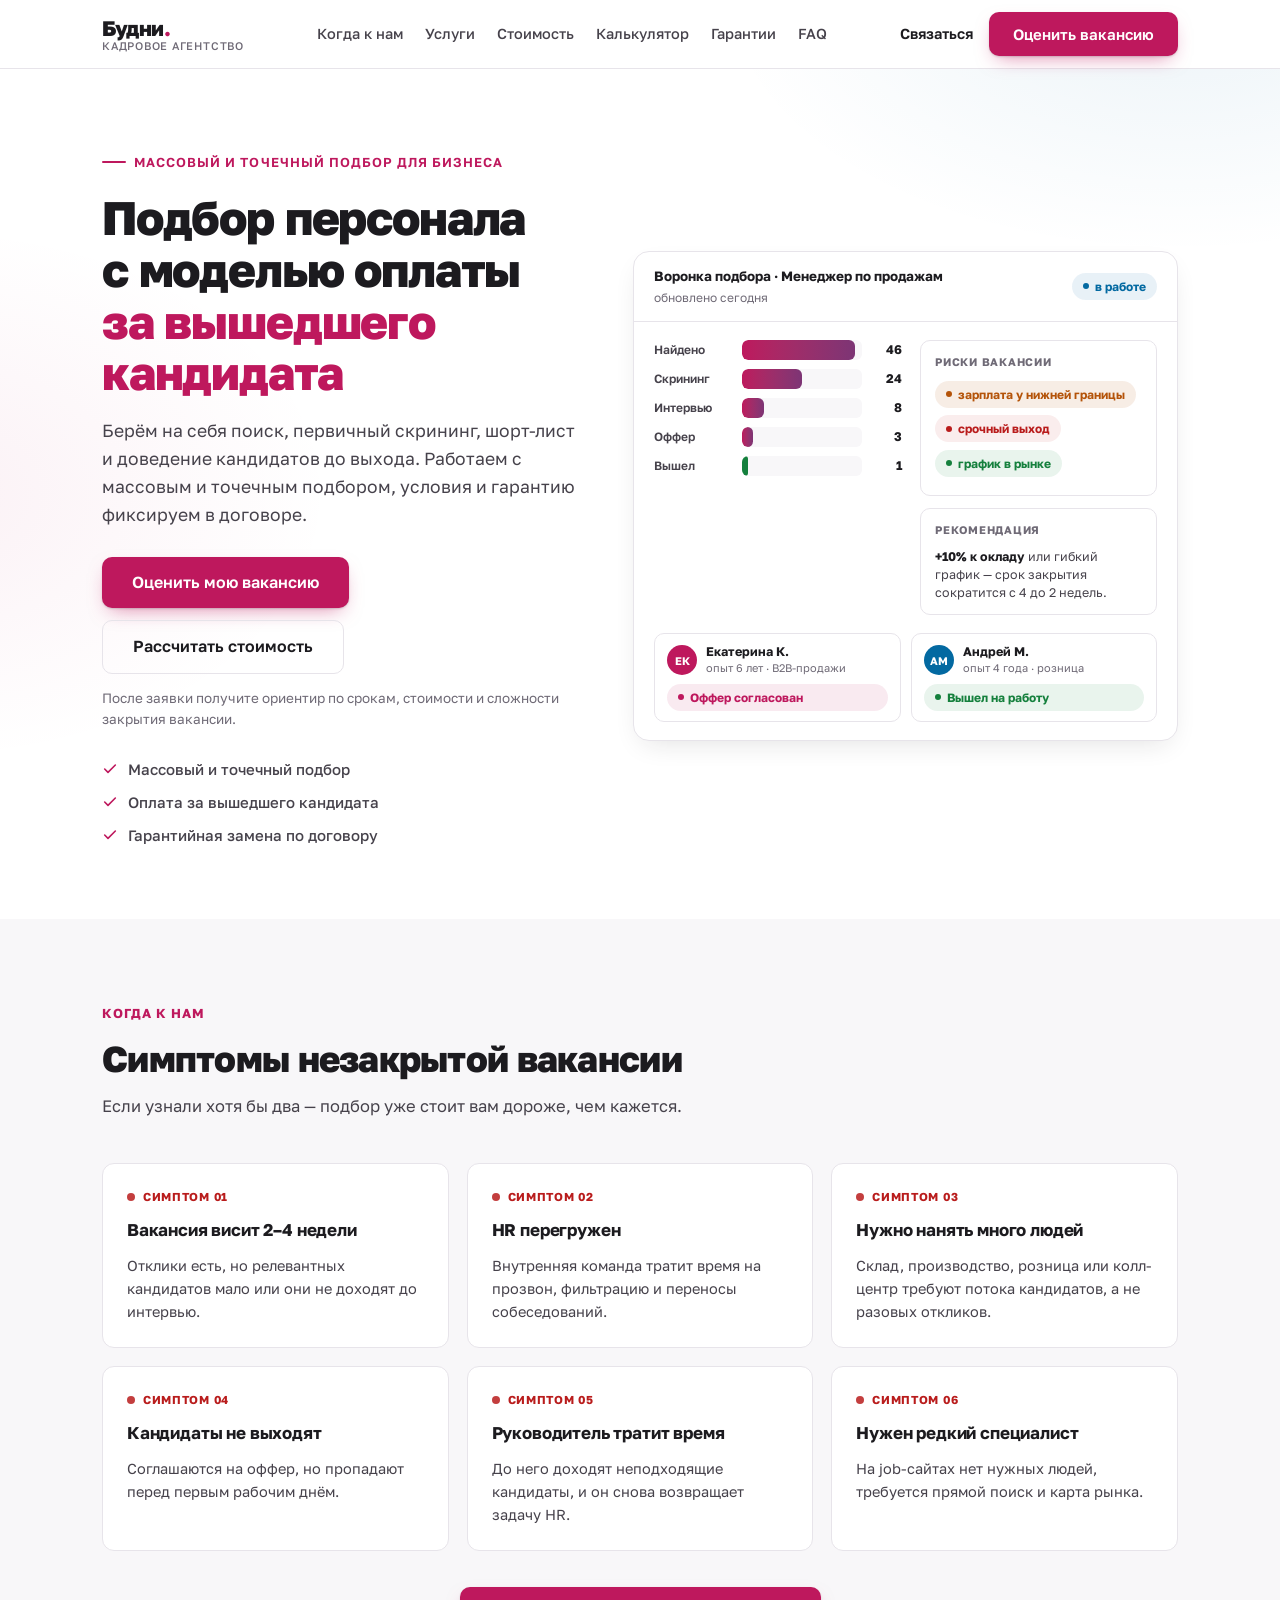
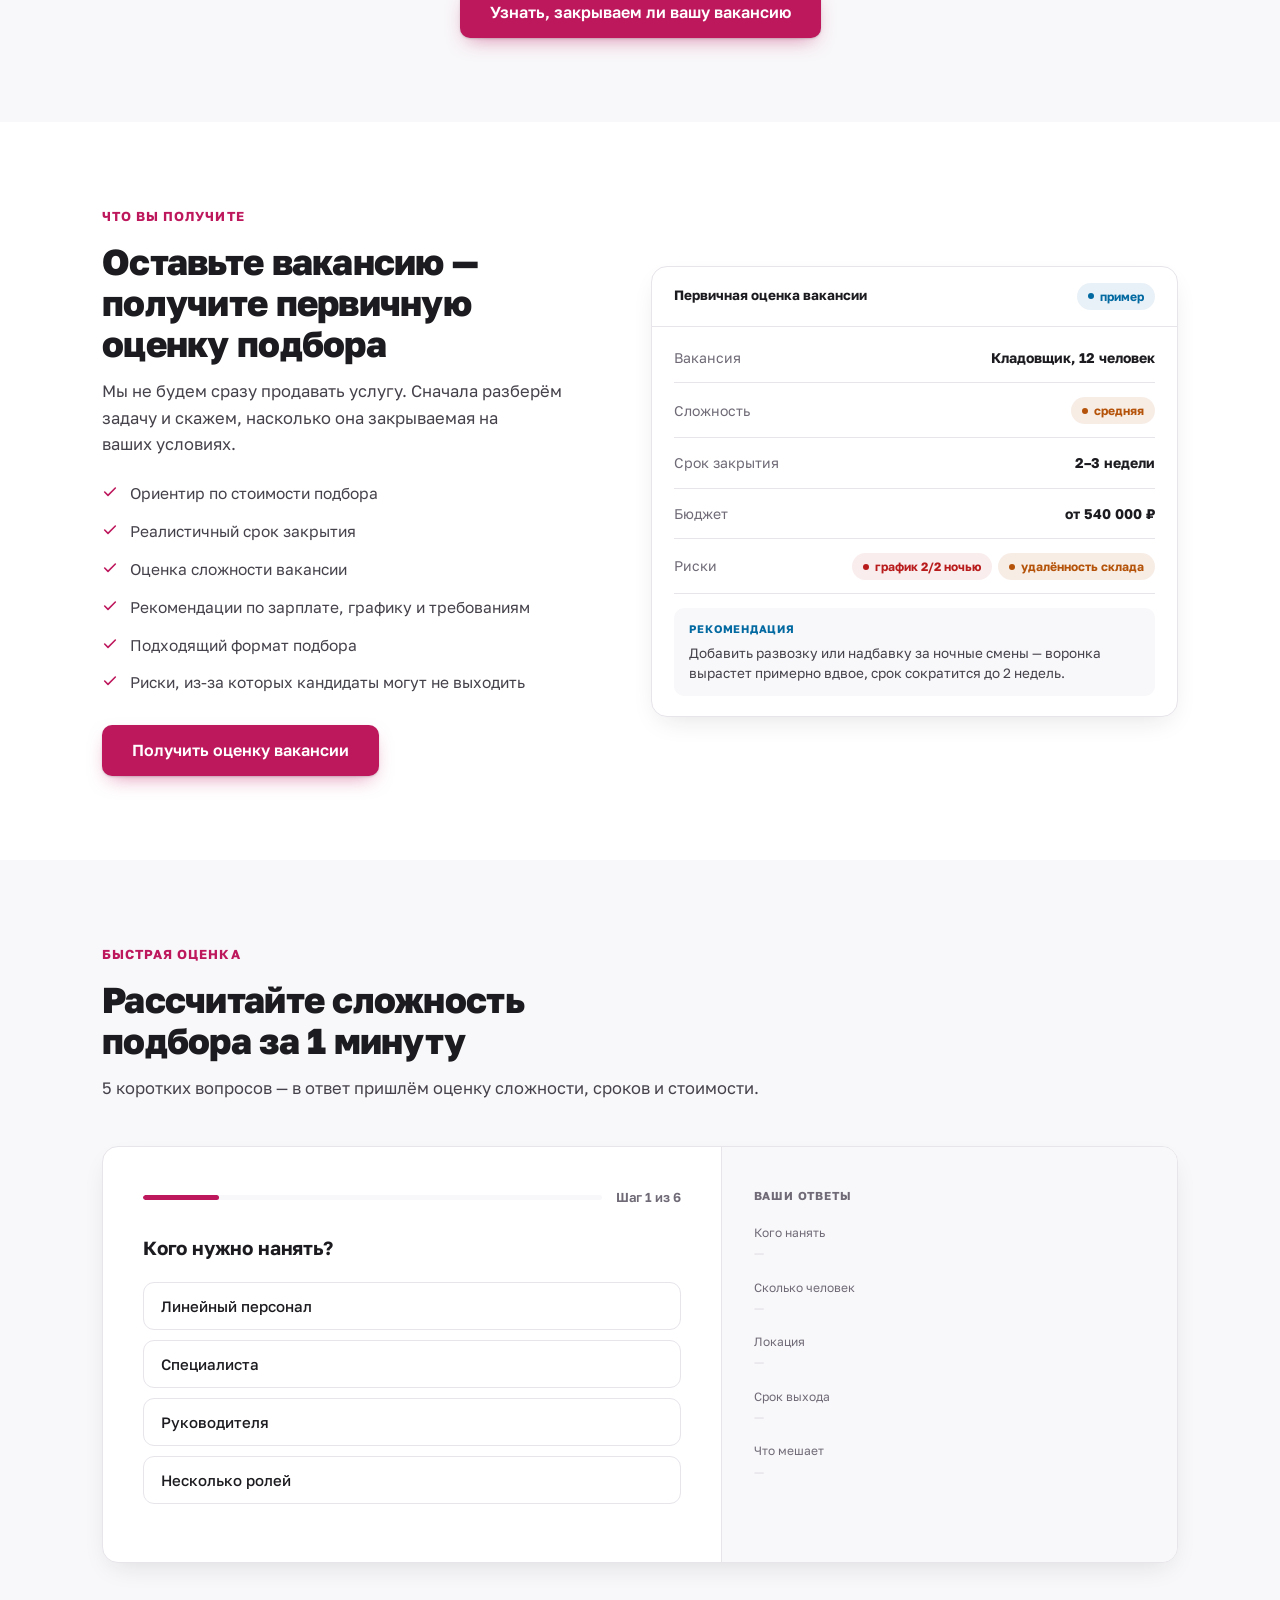
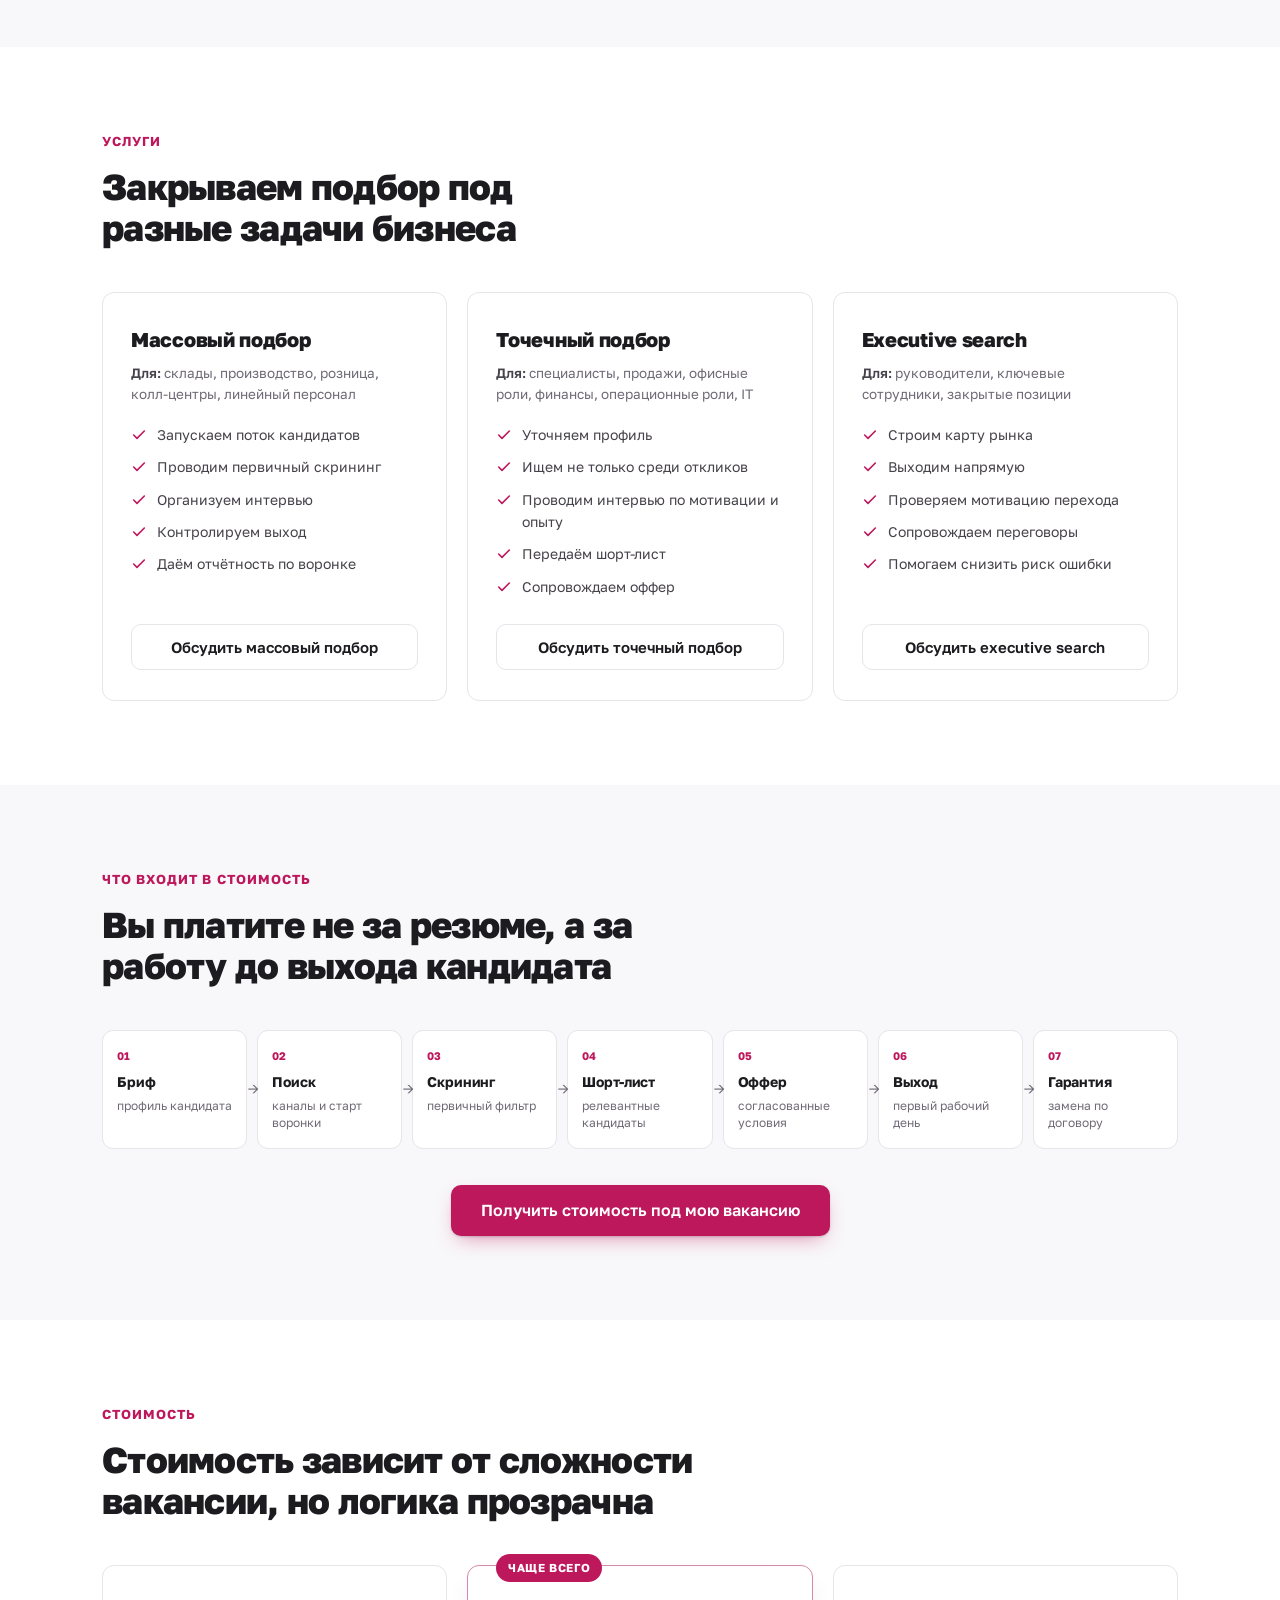
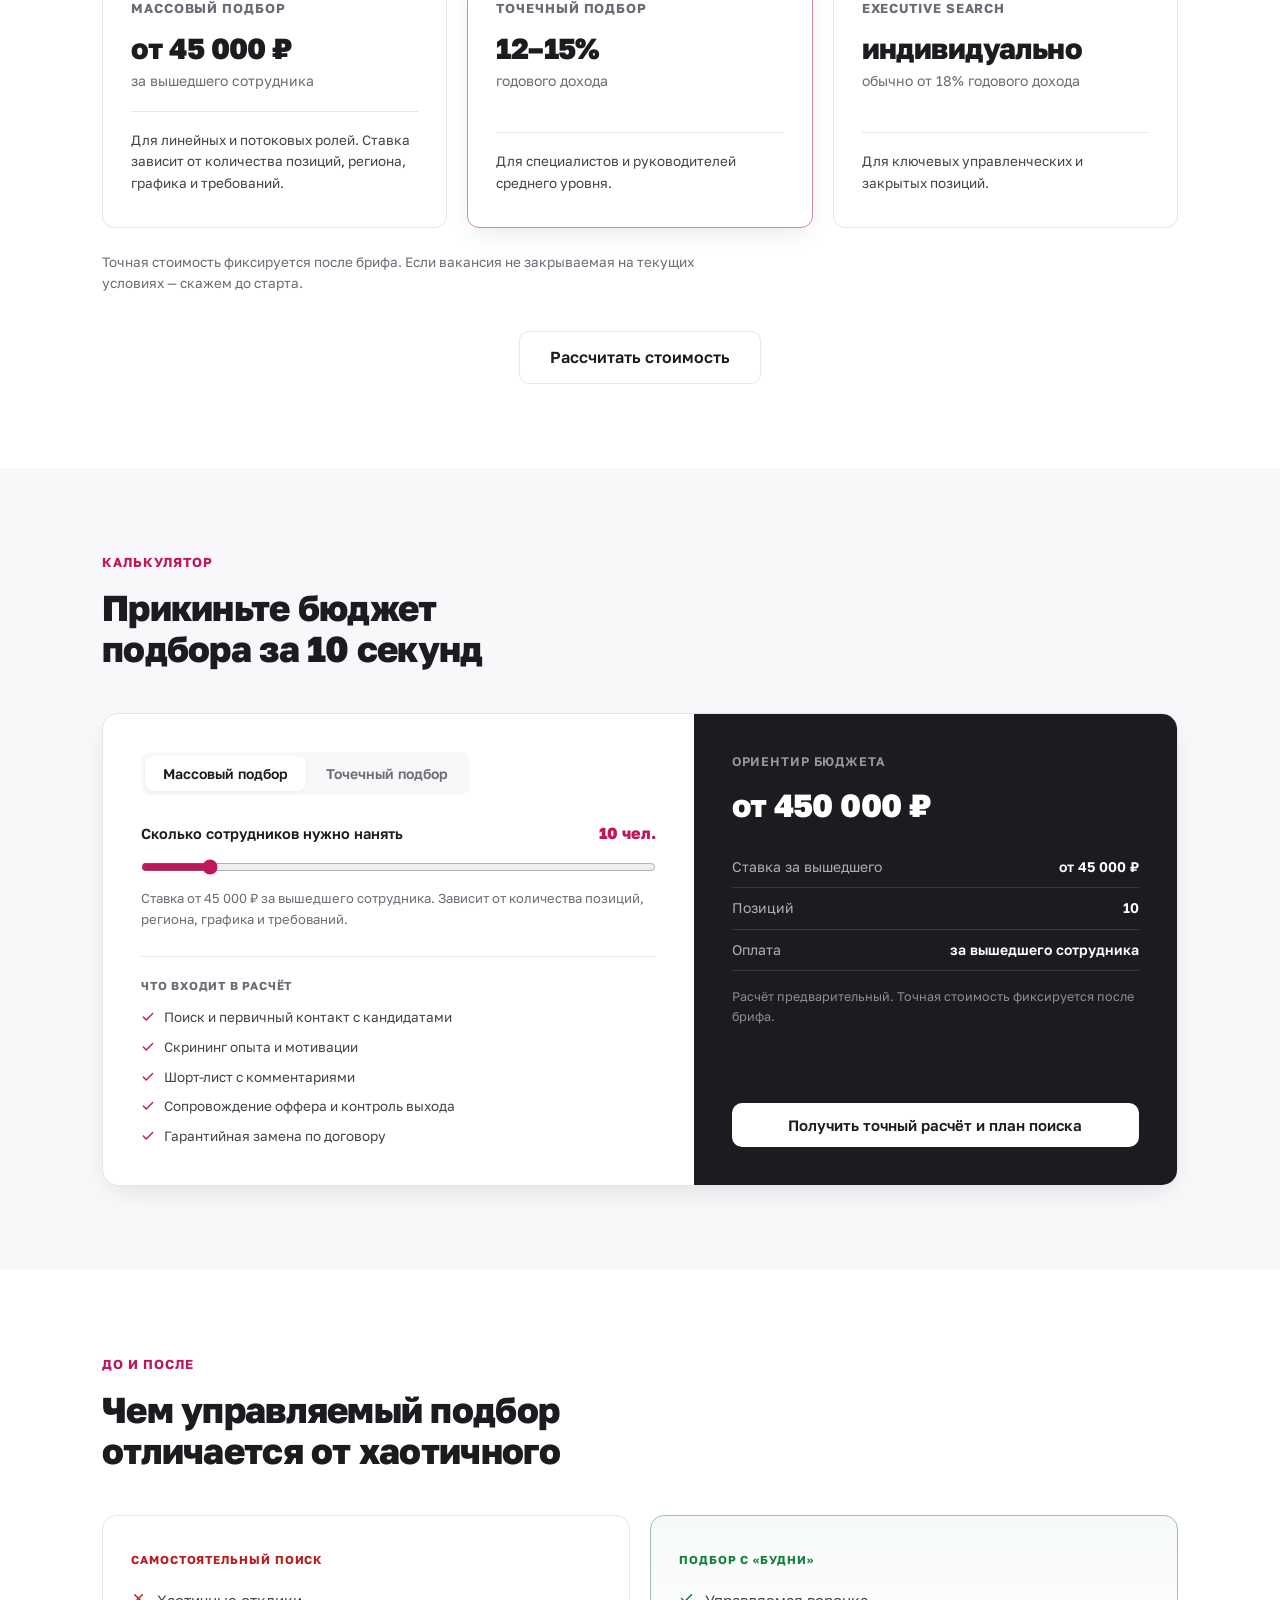
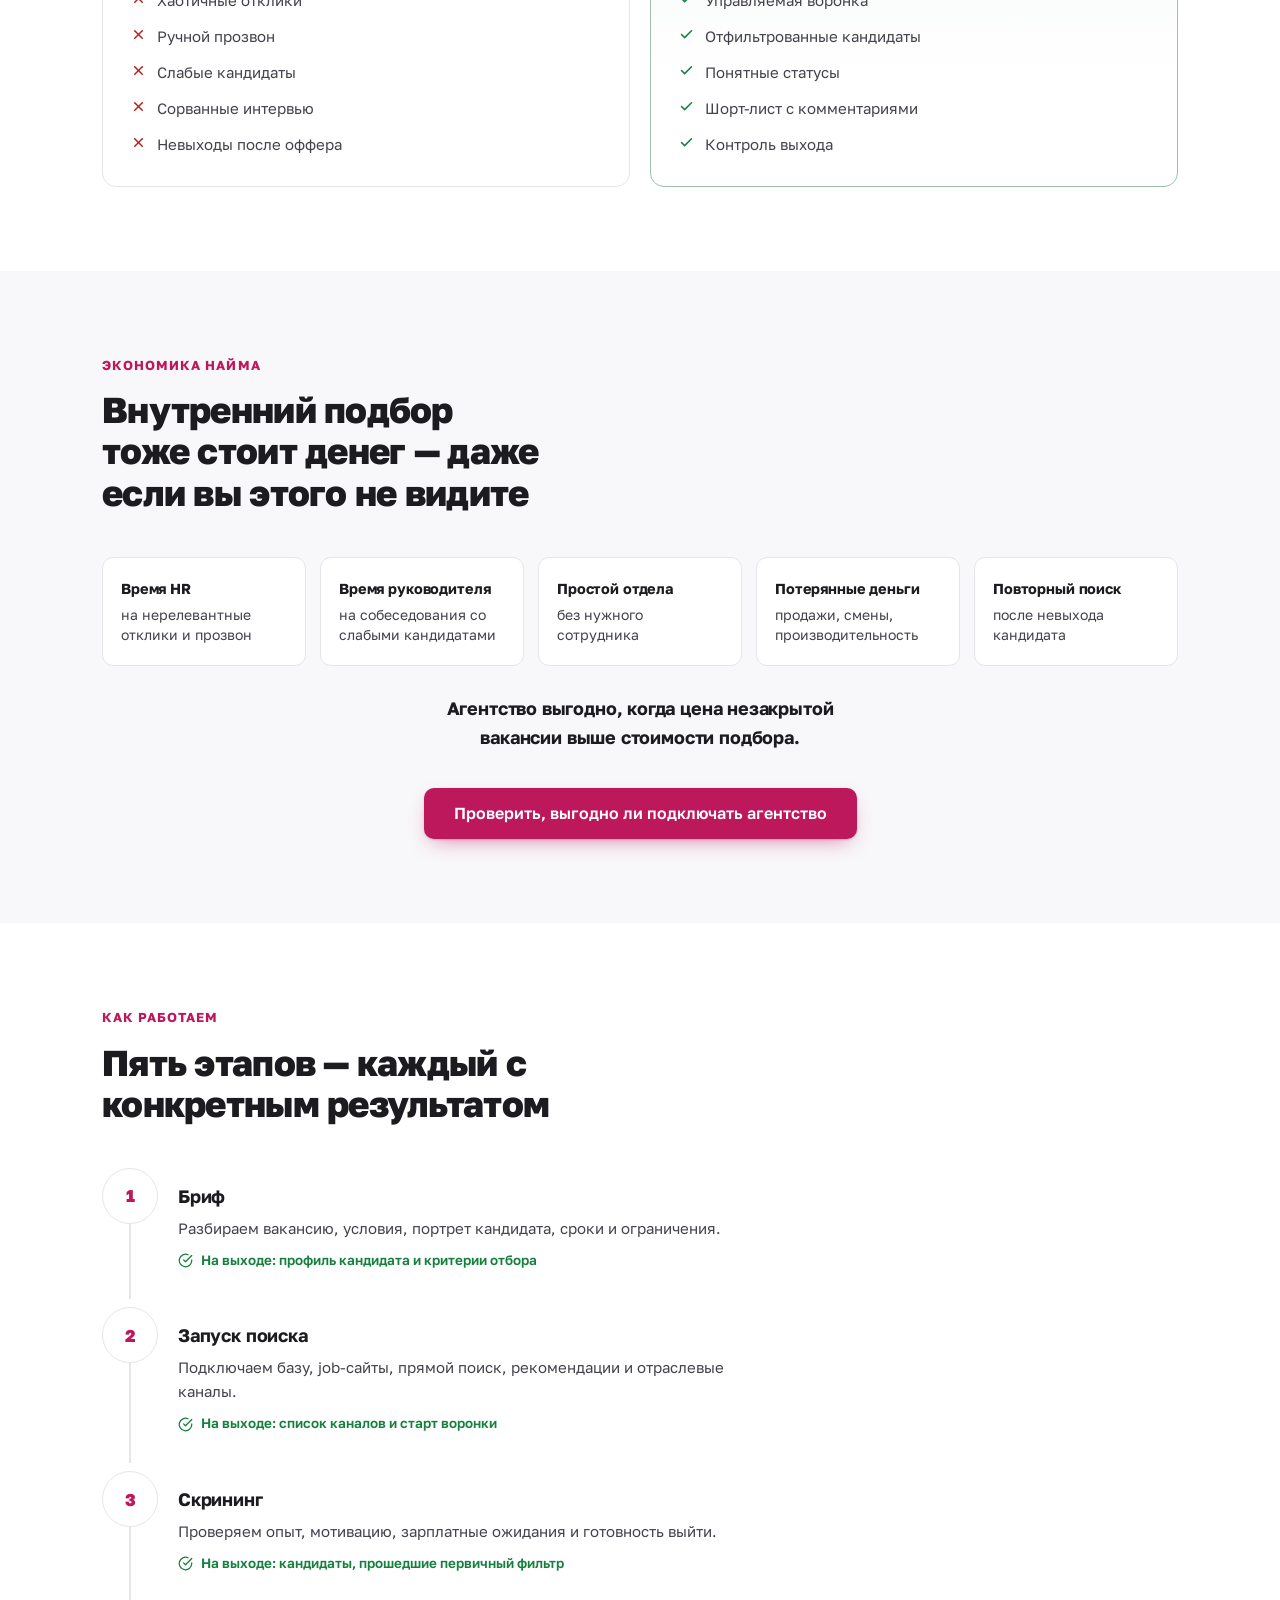
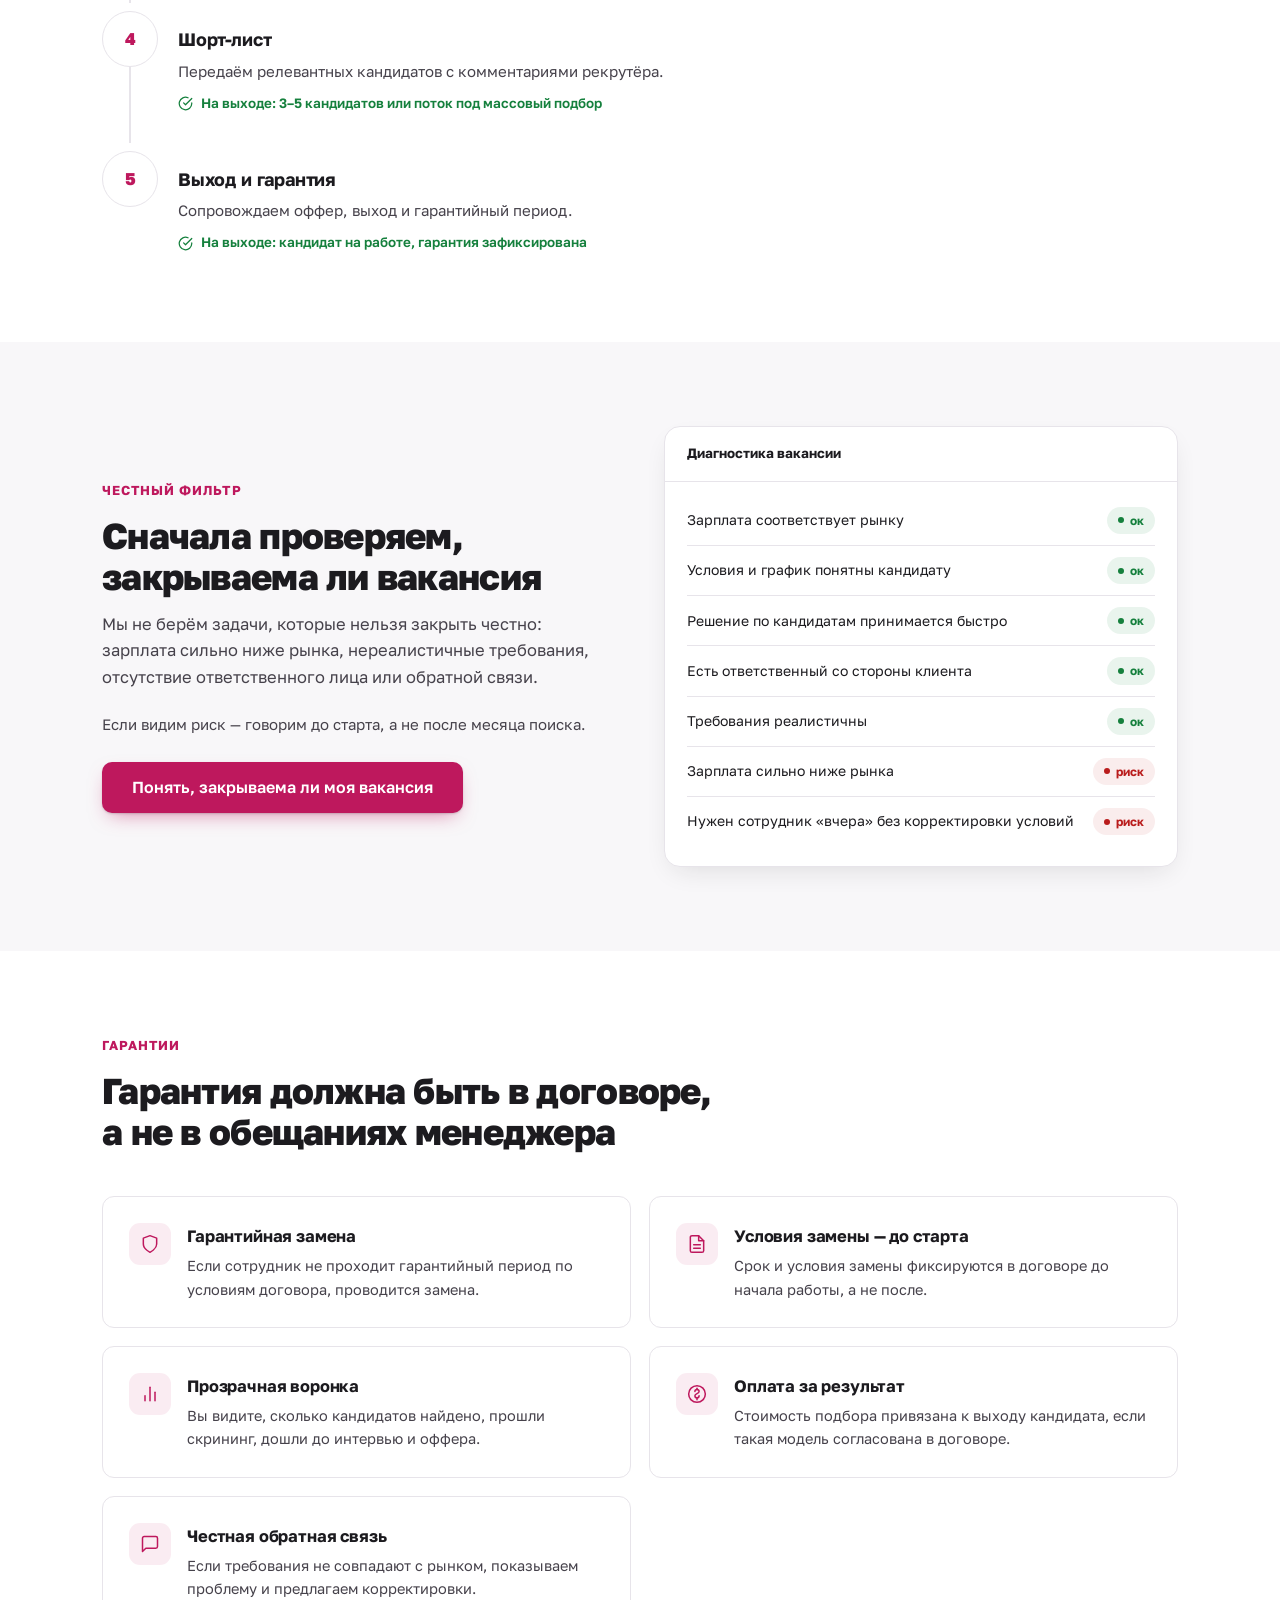
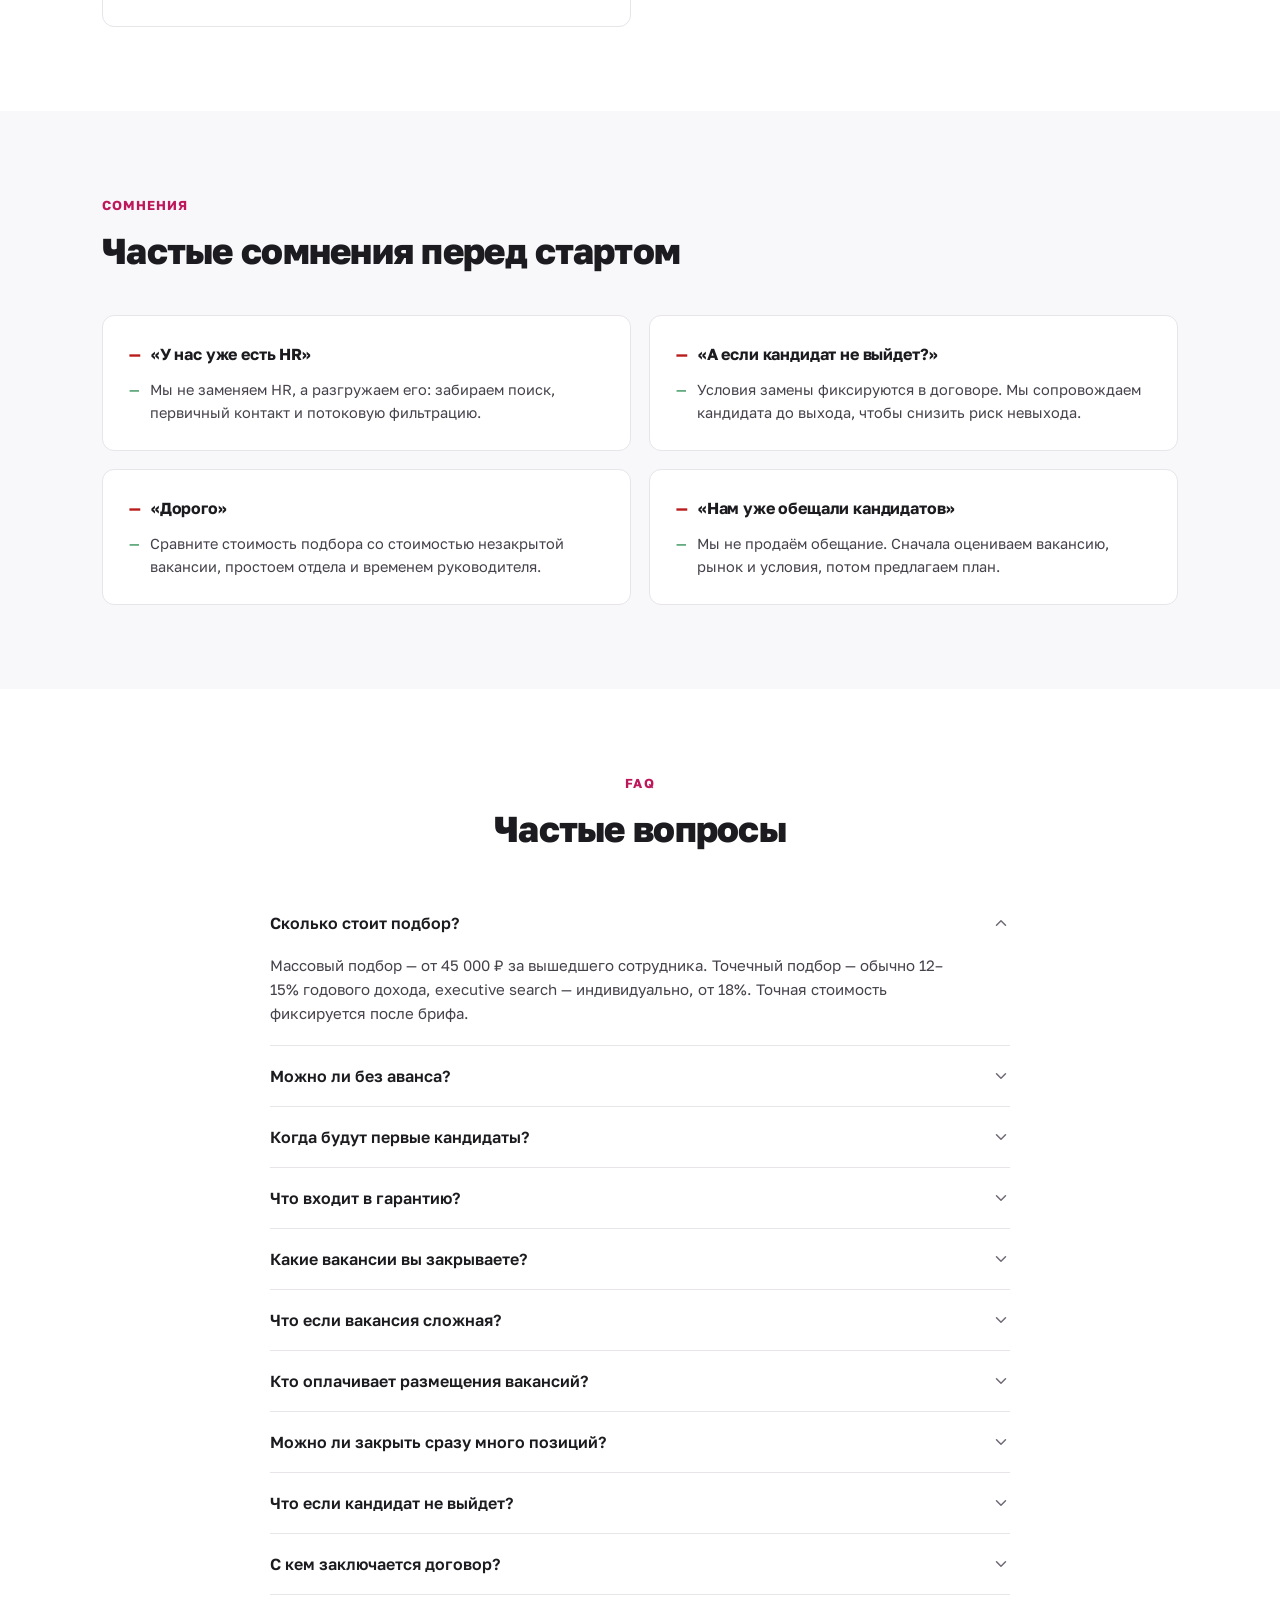
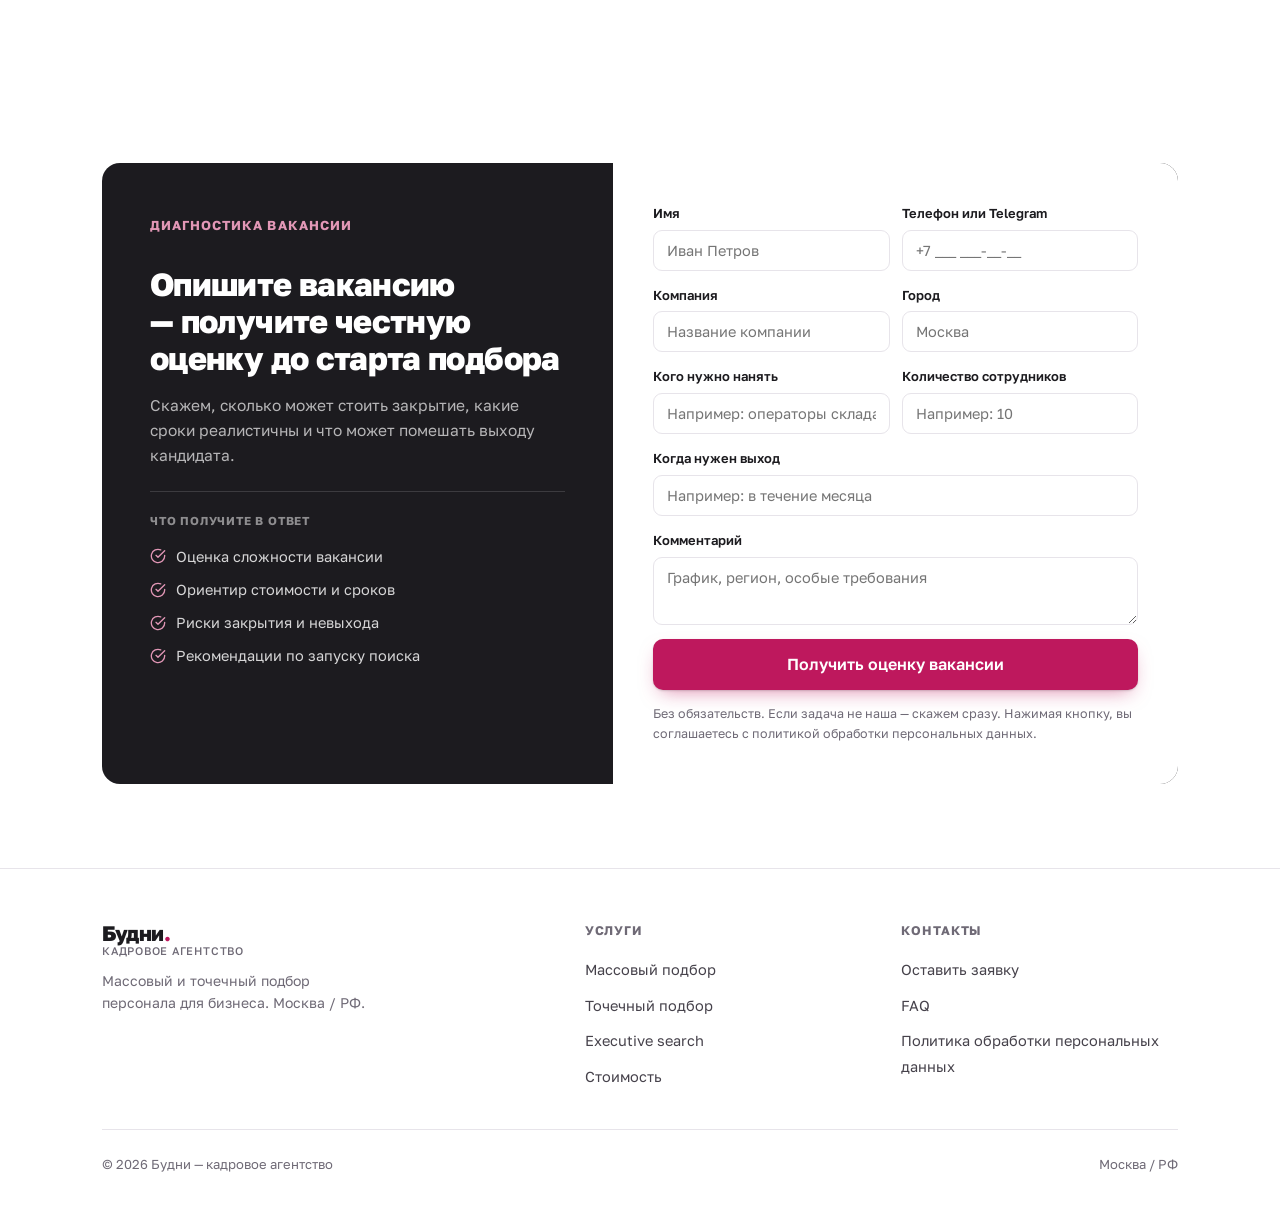
==== index.html @ 09621823 "Implement Budni HR agency landing from design handoff (v4) Static, dependency-free implementation of" ====
<!DOCTYPE html>
<html lang="ru">
<head>
  <meta charset="UTF-8">
  <meta name="viewport" content="width=device-width, initial-scale=1.0">
  <title>Будни — подбор персонала с оплатой за вышедшего кандидата</title>
  <meta name="description" content="Кадровое агентство Будни: массовый подбор от 45 000 ₽ за вышедшего сотрудника, точечный подбор — 12–15% годового дохода, executive search. Оценка вакансии до старта: сложность, сроки, стоимость и риски.">
  <meta property="og:type" content="website">
  <meta property="og:title" content="Будни — подбор персонала с оплатой за вышедшего кандидата">
  <meta property="og:description" content="Берём на себя поиск, скрининг, шорт-лист и доведение кандидатов до выхода. Условия и гарантию фиксируем в договоре.">
  <meta property="og:locale" content="ru_RU">
  <link rel="icon" href="data:image/svg+xml,%3Csvg xmlns='http://www.w3.org/2000/svg' viewBox='0 0 32 32'%3E%3Crect width='32' height='32' rx='7' fill='%23be185d'/%3E%3Ctext x='16' y='23' font-family='Arial, sans-serif' font-size='19' font-weight='800' fill='%23fff' text-anchor='middle'%3E%D0%91%3C/text%3E%3C/svg%3E">
  <link rel="preconnect" href="https://fonts.googleapis.com">
  <link rel="preconnect" href="https://fonts.gstatic.com" crossorigin>
  <link href="https://fonts.googleapis.com/css2?family=Golos+Text:wght@400;500;600;700;800&display=swap" rel="stylesheet">
  <link rel="stylesheet" href="css/styles.css">
  <script type="application/ld+json">
  {
    "@context": "https://schema.org",
    "@type": "EmploymentAgency",
    "name": "Будни",
    "description": "Кадровое агентство: массовый и точечный подбор персонала, executive search. Оплата за вышедшего сотрудника, гарантийная замена по договору.",
    "areaServed": "RU"
  }
  </script>
  <script type="application/ld+json">
  {
    "@context": "https://schema.org",
    "@type": "FAQPage",
    "mainEntity": [
      {
        "@type": "Question",
        "name": "Сколько стоит подбор персонала?",
        "acceptedAnswer": { "@type": "Answer", "text": "Массовый подбор — от 45 000 ₽ за вышедшего сотрудника. Точечный подбор — обычно 12–15% годового дохода, executive search — индивидуально, от 18%. Точная стоимость фиксируется после брифа." }
      },
      {
        "@type": "Question",
        "name": "Можно ли работать без аванса?",
        "acceptedAnswer": { "@type": "Answer", "text": "Возможна модель оплаты за вышедшего сотрудника. Условия фиксируются в договоре." }
      },
      {
        "@type": "Question",
        "name": "Когда будут первые кандидаты?",
        "acceptedAnswer": { "@type": "Answer", "text": "Обычно первые релевантные кандидаты появляются в течение 3–5 рабочих дней после брифа и запуска поиска. Срок зависит от вакансии и рынка." }
      },
      {
        "@type": "Question",
        "name": "Что входит в гарантию?",
        "acceptedAnswer": { "@type": "Answer", "text": "Если сотрудник не проходит гарантийный период по условиям договора, проводится замена. Срок и условия гарантии определяются заранее." }
      }
    ]
  }
  </script>
  <script src="js/main.js" defer></script>
</head>
<body>

  <!-- SVG sprite -->
  <svg xmlns="http://www.w3.org/2000/svg" hidden aria-hidden="true">
    <symbol id="i-check" viewBox="0 0 24 24" fill="none" stroke="currentColor" stroke-width="2.4" stroke-linecap="round" stroke-linejoin="round">
      <polyline points="20 6 9 17 4 12"></polyline>
    </symbol>
    <symbol id="i-check-circle" viewBox="0 0 24 24" fill="none" stroke="currentColor" stroke-width="2" stroke-linecap="round" stroke-linejoin="round">
      <path d="M22 11.08V12a10 10 0 1 1-5.93-9.14"></path><polyline points="22 4 12 14.01 9 11.01"></polyline>
    </symbol>
    <symbol id="i-x" viewBox="0 0 24 24" fill="none" stroke="currentColor" stroke-width="2.4" stroke-linecap="round" stroke-linejoin="round">
      <line x1="18" y1="6" x2="6" y2="18"></line><line x1="6" y1="6" x2="18" y2="18"></line>
    </symbol>
    <symbol id="i-chevron" viewBox="0 0 24 24" fill="none" stroke="currentColor" stroke-width="2" stroke-linecap="round" stroke-linejoin="round">
      <polyline points="6 9 12 15 18 9"></polyline>
    </symbol>
    <symbol id="i-shield" viewBox="0 0 24 24" fill="none" stroke="currentColor" stroke-width="1.8" stroke-linecap="round" stroke-linejoin="round">
      <path d="M12 22s8-4 8-10V5l-8-3-8 3v7c0 6 8 10 8 10z"></path>
    </symbol>
    <symbol id="i-coin" viewBox="0 0 24 24" fill="none" stroke="currentColor" stroke-width="1.8" stroke-linecap="round" stroke-linejoin="round">
      <circle cx="12" cy="12" r="10"></circle><path d="M9.5 9a2.5 2.5 0 0 1 5 0c0 2.5-5 2.5-5 5a2.5 2.5 0 0 0 5 0"></path><line x1="12" y1="5" x2="12" y2="7"></line><line x1="12" y1="17" x2="12" y2="19"></line>
    </symbol>
    <symbol id="i-chart" viewBox="0 0 24 24" fill="none" stroke="currentColor" stroke-width="1.8" stroke-linecap="round" stroke-linejoin="round">
      <line x1="18" y1="20" x2="18" y2="10"></line><line x1="12" y1="20" x2="12" y2="4"></line><line x1="6" y1="20" x2="6" y2="14"></line>
    </symbol>
    <symbol id="i-message" viewBox="0 0 24 24" fill="none" stroke="currentColor" stroke-width="1.8" stroke-linecap="round" stroke-linejoin="round">
      <path d="M21 15a2 2 0 0 1-2 2H7l-4 4V5a2 2 0 0 1 2-2h14a2 2 0 0 1 2 2z"></path>
    </symbol>
    <symbol id="i-doc" viewBox="0 0 24 24" fill="none" stroke="currentColor" stroke-width="1.8" stroke-linecap="round" stroke-linejoin="round">
      <path d="M14 2H6a2 2 0 0 0-2 2v16a2 2 0 0 0 2 2h12a2 2 0 0 0 2-2V8z"></path><polyline points="14 2 14 8 20 8"></polyline><line x1="16" y1="13" x2="8" y2="13"></line><line x1="16" y1="17" x2="8" y2="17"></line>
    </symbol>
  </svg>

  <!-- ===== Header ===== -->
  <header class="header">
    <div class="wrap header-in">
      <a class="brand" href="#top">
        <span class="brand-name">Будни<i>.</i></span>
        <span class="brand-tag">кадровое агентство</span>
      </a>
      <ul class="nav">
        <li><a href="#pains">Когда к нам</a></li>
        <li><a href="#services">Услуги</a></li>
        <li><a href="#pricing">Стоимость</a></li>
        <li><a href="#calculator">Калькулятор</a></li>
        <li><a href="#guarantees">Гарантии</a></li>
        <li><a href="#faq">FAQ</a></li>
      </ul>
      <div class="header-cta">
        <a class="header-link" href="#contact">Связаться</a>
        <a class="btn btn-primary" href="#contact">Оценить вакансию</a>
      </div>
    </div>
  </header>

  <!-- ===== Hero ===== -->
  <section class="hero" id="top">
    <div class="wrap hero-grid">
      <div>
        <div class="hero-kicker">Массовый и точечный подбор для бизнеса</div>
        <h1>Подбор персонала с моделью оплаты <em>за вышедшего кандидата</em></h1>
        <p class="hero-sub">Берём на себя поиск, первичный скрининг, шорт-лист и доведение кандидатов до выхода. Работаем с массовым и точечным подбором, условия и гарантию фиксируем в договоре.</p>
        <div class="hero-actions">
          <a class="btn btn-primary btn-lg" href="#contact">Оценить мою вакансию</a>
          <a class="btn btn-ghost btn-lg" href="#calculator">Рассчитать стоимость</a>
        </div>
        <p class="hero-micro">После заявки получите ориентир по срокам, стоимости и сложности закрытия вакансии.</p>
        <div class="hero-points">
          <div class="hero-point"><svg width="16" height="16" aria-hidden="true"><use href="#i-check"/></svg>Массовый и точечный подбор</div>
          <div class="hero-point"><svg width="16" height="16" aria-hidden="true"><use href="#i-check"/></svg>Оплата за вышедшего кандидата</div>
          <div class="hero-point"><svg width="16" height="16" aria-hidden="true"><use href="#i-check"/></svg>Гарантийная замена по договору</div>
        </div>
      </div>
      <div class="dash reveal" aria-hidden="true">
        <div class="dash-head">
          <div>
            <div class="dash-title">Воронка подбора · Менеджер по продажам</div>
            <div class="dash-sub">обновлено сегодня</div>
          </div>
          <span class="badge badge-info">в работе</span>
        </div>
        <div class="dash-body">
          <div>
            <div class="funnel-row">
              <span class="funnel-label">Найдено</span>
              <div class="funnel-track"><div class="funnel-bar" style="width: 94%"></div></div>
              <span class="funnel-num">46</span>
            </div>
            <div class="funnel-row">
              <span class="funnel-label">Скрининг</span>
              <div class="funnel-track"><div class="funnel-bar" style="width: 50%"></div></div>
              <span class="funnel-num">24</span>
            </div>
            <div class="funnel-row">
              <span class="funnel-label">Интервью</span>
              <div class="funnel-track"><div class="funnel-bar" style="width: 18%"></div></div>
              <span class="funnel-num">8</span>
            </div>
            <div class="funnel-row">
              <span class="funnel-label">Оффер</span>
              <div class="funnel-track"><div class="funnel-bar" style="width: 9%"></div></div>
              <span class="funnel-num">3</span>
            </div>
            <div class="funnel-row">
              <span class="funnel-label">Вышел</span>
              <div class="funnel-track"><div class="funnel-bar bar-out" style="width: 5%"></div></div>
              <span class="funnel-num">1</span>
            </div>
          </div>
          <div class="dash-side">
            <div class="dash-panel">
              <div class="dash-panel-title">Риски вакансии</div>
              <span class="badge badge-warn">зарплата у нижней границы</span>
              <span class="badge badge-risk">срочный выход</span>
              <span class="badge badge-ok">график в рынке</span>
            </div>
            <div class="dash-panel">
              <div class="dash-panel-title">Рекомендация</div>
              <div class="dash-reco"><b>+10% к окладу</b> или гибкий график — срок закрытия сократится с 4 до 2 недель.</div>
            </div>
          </div>
        </div>
        <div class="dash-cands">
          <div class="cand">
            <div class="cand-top">
              <div class="cand-avatar" style="background: var(--primary)">ЕК</div>
              <div>
                <div class="cand-name">Екатерина К.</div>
                <div class="cand-role">опыт 6 лет · B2B-продажи</div>
              </div>
            </div>
            <span class="badge badge-primary">Оффер согласован</span>
          </div>
          <div class="cand">
            <div class="cand-top">
              <div class="cand-avatar" style="background: var(--blue)">АМ</div>
              <div>
                <div class="cand-name">Андрей М.</div>
                <div class="cand-role">опыт 4 года · розница</div>
              </div>
            </div>
            <span class="badge badge-ok">Вышел на работу</span>
          </div>
        </div>
      </div>
    </div>
  </section>

  <!-- ===== Pains ===== -->
  <section class="section section-surface" id="pains">
    <div class="wrap">
      <div class="section-head reveal">
        <div class="section-kicker">Когда к нам</div>
        <h2 class="section-title">Симптомы незакрытой вакансии</h2>
        <p class="section-sub">Если узнали хотя бы два — подбор уже стоит вам дороже, чем кажется.</p>
      </div>
      <div class="pain-grid">
        <div class="pain-card reveal">
          <span class="pain-ind">Симптом 01</span>
          <h4>Вакансия висит 2–4 недели</h4>
          <p>Отклики есть, но релевантных кандидатов мало или они не доходят до интервью.</p>
        </div>
        <div class="pain-card reveal">
          <span class="pain-ind">Симптом 02</span>
          <h4>HR перегружен</h4>
          <p>Внутренняя команда тратит время на прозвон, фильтрацию и переносы собеседований.</p>
        </div>
        <div class="pain-card reveal">
          <span class="pain-ind">Симптом 03</span>
          <h4>Нужно нанять много людей</h4>
          <p>Склад, производство, розница или колл-центр требуют потока кандидатов, а не разовых откликов.</p>
        </div>
        <div class="pain-card reveal">
          <span class="pain-ind">Симптом 04</span>
          <h4>Кандидаты не выходят</h4>
          <p>Соглашаются на оффер, но пропадают перед первым рабочим днём.</p>
        </div>
        <div class="pain-card reveal">
          <span class="pain-ind">Симптом 05</span>
          <h4>Руководитель тратит время</h4>
          <p>До него доходят неподходящие кандидаты, и он снова возвращает задачу HR.</p>
        </div>
        <div class="pain-card reveal">
          <span class="pain-ind">Симптом 06</span>
          <h4>Нужен редкий специалист</h4>
          <p>На job-сайтах нет нужных людей, требуется прямой поиск и карта рынка.</p>
        </div>
      </div>
      <div class="section-cta reveal">
        <a class="btn btn-primary btn-lg" href="#contact">Узнать, закрываем ли вашу вакансию</a>
      </div>
    </div>
  </section>

  <!-- ===== Report (lead magnet) ===== -->
  <section class="section" id="report">
    <div class="wrap report-grid">
      <div class="reveal">
        <div class="section-kicker">Что вы получите</div>
        <h2 class="section-title">Оставьте вакансию — получите первичную оценку подбора</h2>
        <p class="section-sub">Мы не будем сразу продавать услугу. Сначала разберём задачу и скажем, насколько она закрываемая на ваших условиях.</p>
        <ul class="report-list">
          <li><svg width="16" height="16" aria-hidden="true"><use href="#i-check"/></svg>Ориентир по стоимости подбора</li>
          <li><svg width="16" height="16" aria-hidden="true"><use href="#i-check"/></svg>Реалистичный срок закрытия</li>
          <li><svg width="16" height="16" aria-hidden="true"><use href="#i-check"/></svg>Оценка сложности вакансии</li>
          <li><svg width="16" height="16" aria-hidden="true"><use href="#i-check"/></svg>Рекомендации по зарплате, графику и требованиям</li>
          <li><svg width="16" height="16" aria-hidden="true"><use href="#i-check"/></svg>Подходящий формат подбора</li>
          <li><svg width="16" height="16" aria-hidden="true"><use href="#i-check"/></svg>Риски, из-за которых кандидаты могут не выходить</li>
        </ul>
        <a class="btn btn-primary btn-lg" href="#contact">Получить оценку вакансии</a>
      </div>
      <div class="report-card reveal" aria-hidden="true">
        <div class="report-head">
          <span class="report-title">Первичная оценка вакансии</span>
          <span class="badge badge-info">пример</span>
        </div>
        <div class="report-body">
          <div class="report-row">
            <span class="label">Вакансия</span>
            <span class="value">Кладовщик, 12 человек</span>
          </div>
          <div class="report-row">
            <span class="label">Сложность</span>
            <span class="value"><span class="badge badge-warn">средняя</span></span>
          </div>
          <div class="report-row">
            <span class="label">Срок закрытия</span>
            <span class="value">2–3 недели</span>
          </div>
          <div class="report-row">
            <span class="label">Бюджет</span>
            <span class="value">от 540 000 ₽</span>
          </div>
          <div class="report-row">
            <span class="label">Риски</span>
            <span class="value report-badges">
              <span class="badge badge-risk">график 2/2 ночью</span>
              <span class="badge badge-warn">удалённость склада</span>
            </span>
          </div>
          <div class="report-reco">
            <b>Рекомендация</b>
            Добавить развозку или надбавку за ночные смены — воронка вырастет примерно вдвое, срок сократится до 2 недель.
          </div>
        </div>
      </div>
    </div>
  </section>

  <!-- ===== Quiz ===== -->
  <section class="section section-surface" id="quiz">
    <div class="wrap">
      <div class="section-head reveal">
        <div class="section-kicker">Быстрая оценка</div>
        <h2 class="section-title">Рассчитайте сложность подбора за 1 минуту</h2>
        <p class="section-sub">5 коротких вопросов — в ответ пришлём оценку сложности, сроков и стоимости.</p>
      </div>
      <div class="quiz-card reveal" id="quiz-card">
        <div class="quiz-main">
          <div id="quiz-flow">
            <div class="quiz-progress">
              <div class="quiz-bar"><div class="quiz-bar-fill" id="quiz-bar-fill" style="width: 16.67%"></div></div>
              <span class="quiz-step-label" id="quiz-step-label">Шаг 1 из 6</span>
            </div>
            <div data-quiz-step="0" data-quiz-key="who">
              <div class="quiz-q">Кого нужно нанять?</div>
              <div class="quiz-options">
                <button type="button" class="quiz-option">Линейный персонал</button>
                <button type="button" class="quiz-option">Специалиста</button>
                <button type="button" class="quiz-option">Руководителя</button>
                <button type="button" class="quiz-option">Несколько ролей</button>
              </div>
            </div>
            <div data-quiz-step="1" data-quiz-key="count" hidden>
              <div class="quiz-q">Сколько человек нужно?</div>
              <div class="quiz-options">
                <button type="button" class="quiz-option">1</button>
                <button type="button" class="quiz-option">2–5</button>
                <button type="button" class="quiz-option">6–20</button>
                <button type="button" class="quiz-option">20+</button>
              </div>
              <button type="button" class="quiz-back">← Назад</button>
            </div>
            <div data-quiz-step="2" data-quiz-key="where" hidden>
              <div class="quiz-q">Где находится вакансия?</div>
              <div class="quiz-options">
                <button type="button" class="quiz-option">Москва / МО</button>
                <button type="button" class="quiz-option">Санкт-Петербург</button>
                <button type="button" class="quiz-option">Регион РФ</button>
                <button type="button" class="quiz-option">Удалённо</button>
                <button type="button" class="quiz-option">Несколько городов</button>
              </div>
              <button type="button" class="quiz-back">← Назад</button>
            </div>
            <div data-quiz-step="3" data-quiz-key="when" hidden>
              <div class="quiz-q">Когда нужен выход?</div>
              <div class="quiz-options">
                <button type="button" class="quiz-option">Срочно, до 2 недель</button>
                <button type="button" class="quiz-option">В течение месяца</button>
                <button type="button" class="quiz-option">В течение 1–2 месяцев</button>
                <button type="button" class="quiz-option">Срок не горит</button>
              </div>
              <button type="button" class="quiz-back">← Назад</button>
            </div>
            <div data-quiz-step="4" data-quiz-key="blocker" hidden>
              <div class="quiz-q">Что сейчас мешает закрыть вакансию?</div>
              <div class="quiz-options">
                <button type="button" class="quiz-option">Мало откликов</button>
                <button type="button" class="quiz-option">Кандидаты не подходят</button>
                <button type="button" class="quiz-option">Не доходят до интервью</button>
                <button type="button" class="quiz-option">Не выходят после оффера</button>
                <button type="button" class="quiz-option">Нет внутреннего HR</button>
                <button type="button" class="quiz-option">Пока не знаю</button>
              </div>
              <button type="button" class="quiz-back">← Назад</button>
            </div>
            <form class="contact-form" data-quiz-step="5" id="quiz-form" hidden>
              <div class="quiz-q">Куда отправить оценку?</div>
              <div class="form-row">
                <div class="field">
                  <label for="qz-name">Имя</label>
                  <input id="qz-name" name="name" type="text" placeholder="Иван Петров" required>
                </div>
                <div class="field">
                  <label for="qz-contact">Телефон или Telegram</label>
                  <input id="qz-contact" name="contact" type="text" placeholder="+7 ___ ___-__-__" required>
                </div>
              </div>
              <div class="field">
                <label for="qz-company">Компания</label>
                <input id="qz-company" name="company" type="text" placeholder="Название компании">
              </div>
              <div class="field">
                <label for="qz-comment">Комментарий</label>
                <textarea id="qz-comment" name="comment" placeholder="Детали задачи, если есть"></textarea>
              </div>
              <button type="submit" class="btn btn-primary btn-lg btn-block">Получить оценку</button>
              <button type="button" class="quiz-back">← Назад</button>
              <span class="form-note">Ответим с ориентиром по срокам, стоимости и рискам закрытия.</span>
            </form>
          </div>
          <div class="form-success" id="quiz-success" hidden>
            <div class="success-icon"><svg width="46" height="46" aria-hidden="true"><use href="#i-check-circle"/></svg></div>
            <h3>Заявка отправлена</h3>
            <p>Ответим с ориентиром по срокам, стоимости и рискам закрытия.</p>
            <button type="button" class="btn btn-ghost" id="quiz-restart">Пройти ещё раз</button>
          </div>
        </div>
        <div class="quiz-side">
          <div class="quiz-side-title">Ваши ответы</div>
          <div class="quiz-summary">
            <div class="quiz-summary-item" data-summary-key="who">
              <span class="k">Кого нанять</span>
              <span class="v empty">—</span>
            </div>
            <div class="quiz-summary-item" data-summary-key="count">
              <span class="k">Сколько человек</span>
              <span class="v empty">—</span>
            </div>
            <div class="quiz-summary-item" data-summary-key="where">
              <span class="k">Локация</span>
              <span class="v empty">—</span>
            </div>
            <div class="quiz-summary-item" data-summary-key="when">
              <span class="k">Срок выхода</span>
              <span class="v empty">—</span>
            </div>
            <div class="quiz-summary-item" data-summary-key="blocker">
              <span class="k">Что мешает</span>
              <span class="v empty">—</span>
            </div>
          </div>
        </div>
      </div>
    </div>
  </section>

  <!-- ===== Services ===== -->
  <section class="section" id="services">
    <div class="wrap">
      <div class="section-head reveal">
        <div class="section-kicker">Услуги</div>
        <h2 class="section-title">Закрываем подбор под разные задачи бизнеса</h2>
      </div>
      <div class="svc-grid">
        <div class="svc-card reveal">
          <h3>Массовый подбор</h3>
          <div class="svc-for"><b>Для:</b> склады, производство, розница, колл-центры, линейный персонал</div>
          <ul class="svc-list">
            <li><svg width="16" height="16" aria-hidden="true"><use href="#i-check"/></svg>Запускаем поток кандидатов</li>
            <li><svg width="16" height="16" aria-hidden="true"><use href="#i-check"/></svg>Проводим первичный скрининг</li>
            <li><svg width="16" height="16" aria-hidden="true"><use href="#i-check"/></svg>Организуем интервью</li>
            <li><svg width="16" height="16" aria-hidden="true"><use href="#i-check"/></svg>Контролируем выход</li>
            <li><svg width="16" height="16" aria-hidden="true"><use href="#i-check"/></svg>Даём отчётность по воронке</li>
          </ul>
          <a class="btn btn-ghost" href="#contact">Обсудить массовый подбор</a>
        </div>
        <div class="svc-card reveal">
          <h3>Точечный подбор</h3>
          <div class="svc-for"><b>Для:</b> специалисты, продажи, офисные роли, финансы, операционные роли, IT</div>
          <ul class="svc-list">
            <li><svg width="16" height="16" aria-hidden="true"><use href="#i-check"/></svg>Уточняем профиль</li>
            <li><svg width="16" height="16" aria-hidden="true"><use href="#i-check"/></svg>Ищем не только среди откликов</li>
            <li><svg width="16" height="16" aria-hidden="true"><use href="#i-check"/></svg>Проводим интервью по мотивации и опыту</li>
            <li><svg width="16" height="16" aria-hidden="true"><use href="#i-check"/></svg>Передаём шорт-лист</li>
            <li><svg width="16" height="16" aria-hidden="true"><use href="#i-check"/></svg>Сопровождаем оффер</li>
          </ul>
          <a class="btn btn-ghost" href="#contact">Обсудить точечный подбор</a>
        </div>
        <div class="svc-card reveal">
          <h3>Executive search</h3>
          <div class="svc-for"><b>Для:</b> руководители, ключевые сотрудники, закрытые позиции</div>
          <ul class="svc-list">
            <li><svg width="16" height="16" aria-hidden="true"><use href="#i-check"/></svg>Строим карту рынка</li>
            <li><svg width="16" height="16" aria-hidden="true"><use href="#i-check"/></svg>Выходим напрямую</li>
            <li><svg width="16" height="16" aria-hidden="true"><use href="#i-check"/></svg>Проверяем мотивацию перехода</li>
            <li><svg width="16" height="16" aria-hidden="true"><use href="#i-check"/></svg>Сопровождаем переговоры</li>
            <li><svg width="16" height="16" aria-hidden="true"><use href="#i-check"/></svg>Помогаем снизить риск ошибки</li>
          </ul>
          <a class="btn btn-ghost" href="#contact">Обсудить executive search</a>
        </div>
      </div>
    </div>
  </section>

  <!-- ===== Chain ===== -->
  <section class="section section-surface" id="included">
    <div class="wrap">
      <div class="section-head reveal">
        <div class="section-kicker">Что входит в стоимость</div>
        <h2 class="section-title">Вы платите не за резюме, а за работу до выхода кандидата</h2>
      </div>
      <div class="chain reveal">
        <div class="chain-step">
          <div class="chain-num">01</div>
          <h5>Бриф</h5>
          <p>профиль кандидата</p>
        </div>
        <div class="chain-step">
          <div class="chain-num">02</div>
          <h5>Поиск</h5>
          <p>каналы и старт воронки</p>
        </div>
        <div class="chain-step">
          <div class="chain-num">03</div>
          <h5>Скрининг</h5>
          <p>первичный фильтр</p>
        </div>
        <div class="chain-step">
          <div class="chain-num">04</div>
          <h5>Шорт-лист</h5>
          <p>релевантные кандидаты</p>
        </div>
        <div class="chain-step">
          <div class="chain-num">05</div>
          <h5>Оффер</h5>
          <p>согласованные условия</p>
        </div>
        <div class="chain-step">
          <div class="chain-num">06</div>
          <h5>Выход</h5>
          <p>первый рабочий день</p>
        </div>
        <div class="chain-step">
          <div class="chain-num">07</div>
          <h5>Гарантия</h5>
          <p>замена по договору</p>
        </div>
      </div>
      <div class="section-cta reveal">
        <a class="btn btn-primary btn-lg" href="#contact">Получить стоимость под мою вакансию</a>
      </div>
    </div>
  </section>

  <!-- ===== Pricing ===== -->
  <section class="section" id="pricing">
    <div class="wrap">
      <div class="section-head reveal">
        <div class="section-kicker">Стоимость</div>
        <h2 class="section-title">Стоимость зависит от сложности вакансии, но логика прозрачна</h2>
      </div>
      <div class="price-grid">
        <div class="price-card reveal">
          <div class="price-name">Массовый подбор</div>
          <div class="price-num">от 45 000 ₽</div>
          <div class="price-unit">за вышедшего сотрудника</div>
          <div class="price-note">Для линейных и потоковых ролей. Ставка зависит от количества позиций, региона, графика и требований.</div>
        </div>
        <div class="price-card reveal featured">
          <span class="price-badge">Чаще всего</span>
          <div class="price-name">Точечный подбор</div>
          <div class="price-num">12–15%</div>
          <div class="price-unit">годового дохода</div>
          <div class="price-note">Для специалистов и руководителей среднего уровня.</div>
        </div>
        <div class="price-card reveal">
          <div class="price-name">Executive search</div>
          <div class="price-num">индивидуально</div>
          <div class="price-unit">обычно от 18% годового дохода</div>
          <div class="price-note">Для ключевых управленческих и закрытых позиций.</div>
        </div>
      </div>
      <p class="price-disclaimer reveal">Точная стоимость фиксируется после брифа. Если вакансия не закрываемая на текущих условиях — скажем до старта.</p>
      <div class="section-cta reveal">
        <a class="btn btn-ghost btn-lg" href="#calculator">Рассчитать стоимость</a>
      </div>
    </div>
  </section>

  <!-- ===== Calculator ===== -->
  <section class="section section-surface" id="calculator">
    <div class="wrap">
      <div class="section-head reveal">
        <div class="section-kicker">Калькулятор</div>
        <h2 class="section-title">Прикиньте бюджет подбора за 10 секунд</h2>
      </div>
      <div class="calc-card reveal" id="calc-card">
        <div class="calc-controls">
          <div class="mode-switch" role="tablist" aria-label="Формат подбора">
            <button type="button" role="tab" aria-selected="true" class="active" data-calc-mode="mass">Массовый подбор</button>
            <button type="button" role="tab" aria-selected="false" data-calc-mode="targeted">Точечный подбор</button>
          </div>
          <div class="calc-range" id="calc-range-mass">
            <div class="calc-range-head">
              <label for="c4-count">Сколько сотрудников нужно нанять</label>
              <span class="calc-range-val" id="calc-count-val">10 чел.</span>
            </div>
            <input id="c4-count" type="range" min="3" max="60" step="1" value="10">
            <span class="calc-hint">Ставка от 45 000 ₽ за вышедшего сотрудника. Зависит от количества позиций, региона, графика и требований.</span>
          </div>
          <div class="calc-range" id="calc-range-targeted" hidden>
            <div class="calc-range-head">
              <label for="c4-salary">Месячный доход специалиста</label>
              <span class="calc-range-val" id="calc-salary-val">150 000 ₽</span>
            </div>
            <input id="c4-salary" type="range" min="80" max="600" step="10" value="150">
            <span class="calc-hint">Комиссия обычно 12–15% годового дохода. Executive search — индивидуально, от 18%.</span>
          </div>
          <div class="calc-includes">
            <div class="calc-includes-title">Что входит в расчёт</div>
            <ul>
              <li><svg width="14" height="14" aria-hidden="true"><use href="#i-check"/></svg>Поиск и первичный контакт с кандидатами</li>
              <li><svg width="14" height="14" aria-hidden="true"><use href="#i-check"/></svg>Скрининг опыта и мотивации</li>
              <li><svg width="14" height="14" aria-hidden="true"><use href="#i-check"/></svg>Шорт-лист с комментариями</li>
              <li><svg width="14" height="14" aria-hidden="true"><use href="#i-check"/></svg>Сопровождение оффера и контроль выхода</li>
              <li><svg width="14" height="14" aria-hidden="true"><use href="#i-check"/></svg>Гарантийная замена по договору</li>
            </ul>
          </div>
        </div>
        <div class="calc-result">
          <div class="calc-main" id="calc-main">
            <div class="calc-result-label">Ориентир бюджета</div>
            <div class="calc-price" id="calc-price">от 450 000 ₽</div>
            <div id="calc-lines-mass">
              <div class="calc-line"><span>Ставка за вышедшего</span><strong>от 45 000 ₽</strong></div>
              <div class="calc-line"><span>Позиций</span><strong id="calc-line-count">10</strong></div>
              <div class="calc-line"><span>Оплата</span><strong>за вышедшего сотрудника</strong></div>
            </div>
            <div id="calc-lines-targeted" hidden>
              <div class="calc-line"><span>Годовой доход</span><strong id="calc-line-annual">1 800 000 ₽</strong></div>
              <div class="calc-line"><span>Комиссия</span><strong>12–15%</strong></div>
              <div class="calc-line"><span>Гарантия замены</span><strong>по договору</strong></div>
            </div>
            <p class="calc-note">Расчёт предварительный. Точная стоимость фиксируется после брифа.</p>
            <button type="button" class="btn btn-on-dark" id="calc-cta">Получить точный расчёт и план поиска</button>
            <form class="calc-form" id="calc-form" hidden>
              <div class="calc-form-summary">Вы выбрали: <b id="calc-summary"></b></div>
              <input type="text" name="name" placeholder="Имя" required aria-label="Имя">
              <input type="text" name="contact" placeholder="Телефон или Telegram" required aria-label="Телефон или Telegram">
              <input type="text" name="company" placeholder="Компания" aria-label="Компания">
              <button type="submit" class="btn btn-on-dark">Получить точный расчёт и план поиска</button>
              <span class="form-note">Нажимая кнопку, вы соглашаетесь с политикой обработки персональных данных.</span>
            </form>
          </div>
          <div class="form-success calc-success" id="calc-success" hidden>
            <div class="success-icon"><svg width="42" height="42" aria-hidden="true"><use href="#i-check-circle"/></svg></div>
            <h3>Заявка отправлена</h3>
            <p>Вернёмся с точным расчётом и планом поиска.</p>
          </div>
        </div>
      </div>
    </div>
  </section>

  <!-- ===== Before / After ===== -->
  <section class="section" id="before-after">
    <div class="wrap">
      <div class="section-head reveal">
        <div class="section-kicker">До и после</div>
        <h2 class="section-title">Чем управляемый подбор отличается от хаотичного</h2>
      </div>
      <div class="ba-grid">
        <div class="ba-col before reveal">
          <span class="ba-tag">Самостоятельный поиск</span>
          <ul class="ba-list">
            <li><svg width="15" height="15" aria-hidden="true"><use href="#i-x"/></svg>Хаотичные отклики</li>
            <li><svg width="15" height="15" aria-hidden="true"><use href="#i-x"/></svg>Ручной прозвон</li>
            <li><svg width="15" height="15" aria-hidden="true"><use href="#i-x"/></svg>Слабые кандидаты</li>
            <li><svg width="15" height="15" aria-hidden="true"><use href="#i-x"/></svg>Сорванные интервью</li>
            <li><svg width="15" height="15" aria-hidden="true"><use href="#i-x"/></svg>Невыходы после оффера</li>
          </ul>
        </div>
        <div class="ba-col after reveal">
          <span class="ba-tag">Подбор с «Будни»</span>
          <ul class="ba-list">
            <li><svg width="15" height="15" aria-hidden="true"><use href="#i-check"/></svg>Управляемая воронка</li>
            <li><svg width="15" height="15" aria-hidden="true"><use href="#i-check"/></svg>Отфильтрованные кандидаты</li>
            <li><svg width="15" height="15" aria-hidden="true"><use href="#i-check"/></svg>Понятные статусы</li>
            <li><svg width="15" height="15" aria-hidden="true"><use href="#i-check"/></svg>Шорт-лист с комментариями</li>
            <li><svg width="15" height="15" aria-hidden="true"><use href="#i-check"/></svg>Контроль выхода</li>
          </ul>
        </div>
      </div>
    </div>
  </section>

  <!-- ===== Why costly ===== -->
  <section class="section section-surface" id="why-costly">
    <div class="wrap">
      <div class="section-head reveal">
        <div class="section-kicker">Экономика найма</div>
        <h2 class="section-title">Внутренний подбор тоже стоит денег — даже если вы этого не видите</h2>
      </div>
      <div class="cost-grid">
        <div class="cost-card reveal">
          <b>Время HR</b>
          на нерелевантные отклики и прозвон
        </div>
        <div class="cost-card reveal">
          <b>Время руководителя</b>
          на собеседования со слабыми кандидатами
        </div>
        <div class="cost-card reveal">
          <b>Простой отдела</b>
          без нужного сотрудника
        </div>
        <div class="cost-card reveal">
          <b>Потерянные деньги</b>
          продажи, смены, производительность
        </div>
        <div class="cost-card reveal">
          <b>Повторный поиск</b>
          после невыхода кандидата
        </div>
      </div>
      <p class="cost-final reveal">Агентство выгодно, когда цена незакрытой вакансии выше стоимости подбора.</p>
      <div class="section-cta reveal">
        <a class="btn btn-primary btn-lg" href="#contact">Проверить, выгодно ли подключать агентство</a>
      </div>
    </div>
  </section>

  <!-- ===== Process ===== -->
  <section class="section" id="process">
    <div class="wrap">
      <div class="section-head reveal">
        <div class="section-kicker">Как работаем</div>
        <h2 class="section-title">Пять этапов — каждый с конкретным результатом</h2>
      </div>
      <div class="steps">
        <div class="step reveal">
          <div class="step-num">1</div>
          <div class="step-body">
            <h4>Бриф</h4>
            <p>Разбираем вакансию, условия, портрет кандидата, сроки и ограничения.</p>
            <span class="step-result"><svg width="15" height="15" aria-hidden="true"><use href="#i-check-circle"/></svg>На выходе: профиль кандидата и критерии отбора</span>
          </div>
        </div>
        <div class="step reveal">
          <div class="step-num">2</div>
          <div class="step-body">
            <h4>Запуск поиска</h4>
            <p>Подключаем базу, job-сайты, прямой поиск, рекомендации и отраслевые каналы.</p>
            <span class="step-result"><svg width="15" height="15" aria-hidden="true"><use href="#i-check-circle"/></svg>На выходе: список каналов и старт воронки</span>
          </div>
        </div>
        <div class="step reveal">
          <div class="step-num">3</div>
          <div class="step-body">
            <h4>Скрининг</h4>
            <p>Проверяем опыт, мотивацию, зарплатные ожидания и готовность выйти.</p>
            <span class="step-result"><svg width="15" height="15" aria-hidden="true"><use href="#i-check-circle"/></svg>На выходе: кандидаты, прошедшие первичный фильтр</span>
          </div>
        </div>
        <div class="step reveal">
          <div class="step-num">4</div>
          <div class="step-body">
            <h4>Шорт-лист</h4>
            <p>Передаём релевантных кандидатов с комментариями рекрутёра.</p>
            <span class="step-result"><svg width="15" height="15" aria-hidden="true"><use href="#i-check-circle"/></svg>На выходе: 3–5 кандидатов или поток под массовый подбор</span>
          </div>
        </div>
        <div class="step reveal">
          <div class="step-num">5</div>
          <div class="step-body">
            <h4>Выход и гарантия</h4>
            <p>Сопровождаем оффер, выход и гарантийный период.</p>
            <span class="step-result"><svg width="15" height="15" aria-hidden="true"><use href="#i-check-circle"/></svg>На выходе: кандидат на работе, гарантия зафиксирована</span>
          </div>
        </div>
      </div>
    </div>
  </section>

  <!-- ===== Filter ===== -->
  <section class="section section-surface" id="filter">
    <div class="wrap filter-grid">
      <div class="reveal">
        <div class="section-kicker">Честный фильтр</div>
        <h2 class="section-title">Сначала проверяем, закрываема ли вакансия</h2>
        <p class="section-sub">Мы не берём задачи, которые нельзя закрыть честно: зарплата сильно ниже рынка, нереалистичные требования, отсутствие ответственного лица или обратной связи.</p>
        <p class="filter-note">Если видим риск — говорим до старта, а не после месяца поиска.</p>
        <div style="margin-top: 26px">
          <a class="btn btn-primary btn-lg" href="#contact">Понять, закрываема ли моя вакансия</a>
        </div>
      </div>
      <div class="filter-check reveal" aria-hidden="true">
        <div class="filter-check-head">Диагностика вакансии</div>
        <div class="filter-check-body">
          <div class="filter-row">
            <span>Зарплата соответствует рынку</span>
            <span class="badge badge-ok">ок</span>
          </div>
          <div class="filter-row">
            <span>Условия и график понятны кандидату</span>
            <span class="badge badge-ok">ок</span>
          </div>
          <div class="filter-row">
            <span>Решение по кандидатам принимается быстро</span>
            <span class="badge badge-ok">ок</span>
          </div>
          <div class="filter-row">
            <span>Есть ответственный со стороны клиента</span>
            <span class="badge badge-ok">ок</span>
          </div>
          <div class="filter-row">
            <span>Требования реалистичны</span>
            <span class="badge badge-ok">ок</span>
          </div>
          <div class="filter-row">
            <span>Зарплата сильно ниже рынка</span>
            <span class="badge badge-risk">риск</span>
          </div>
          <div class="filter-row">
            <span>Нужен сотрудник «вчера» без корректировки условий</span>
            <span class="badge badge-risk">риск</span>
          </div>
        </div>
      </div>
    </div>
  </section>

  <!-- ===== Guarantees ===== -->
  <section class="section" id="guarantees">
    <div class="wrap">
      <div class="section-head reveal">
        <div class="section-kicker">Гарантии</div>
        <h2 class="section-title">Гарантия должна быть в договоре, а не в обещаниях менеджера</h2>
      </div>
      <div class="guar-grid">
        <div class="guar-card reveal">
          <div class="guar-icon"><svg width="20" height="20" aria-hidden="true"><use href="#i-shield"/></svg></div>
          <div>
            <h4>Гарантийная замена</h4>
            <p>Если сотрудник не проходит гарантийный период по условиям договора, проводится замена.</p>
          </div>
        </div>
        <div class="guar-card reveal">
          <div class="guar-icon"><svg width="20" height="20" aria-hidden="true"><use href="#i-doc"/></svg></div>
          <div>
            <h4>Условия замены — до старта</h4>
            <p>Срок и условия замены фиксируются в договоре до начала работы, а не после.</p>
          </div>
        </div>
        <div class="guar-card reveal">
          <div class="guar-icon"><svg width="20" height="20" aria-hidden="true"><use href="#i-chart"/></svg></div>
          <div>
            <h4>Прозрачная воронка</h4>
            <p>Вы видите, сколько кандидатов найдено, прошли скрининг, дошли до интервью и оффера.</p>
          </div>
        </div>
        <div class="guar-card reveal">
          <div class="guar-icon"><svg width="20" height="20" aria-hidden="true"><use href="#i-coin"/></svg></div>
          <div>
            <h4>Оплата за результат</h4>
            <p>Стоимость подбора привязана к выходу кандидата, если такая модель согласована в договоре.</p>
          </div>
        </div>
        <div class="guar-card reveal">
          <div class="guar-icon"><svg width="20" height="20" aria-hidden="true"><use href="#i-message"/></svg></div>
          <div>
            <h4>Честная обратная связь</h4>
            <p>Если требования не совпадают с рынком, показываем проблему и предлагаем корректировки.</p>
          </div>
        </div>
      </div>
    </div>
  </section>

  <!-- ===== Objections ===== -->
  <section class="section section-surface" id="objections">
    <div class="wrap">
      <div class="section-head reveal">
        <div class="section-kicker">Сомнения</div>
        <h2 class="section-title">Частые сомнения перед стартом</h2>
      </div>
      <div class="obj-grid">
        <div class="obj-card reveal">
          <div class="obj-q">«У нас уже есть HR»</div>
          <div class="obj-a">Мы не заменяем HR, а разгружаем его: забираем поиск, первичный контакт и потоковую фильтрацию.</div>
        </div>
        <div class="obj-card reveal">
          <div class="obj-q">«А если кандидат не выйдет?»</div>
          <div class="obj-a">Условия замены фиксируются в договоре. Мы сопровождаем кандидата до выхода, чтобы снизить риск невыхода.</div>
        </div>
        <div class="obj-card reveal">
          <div class="obj-q">«Дорого»</div>
          <div class="obj-a">Сравните стоимость подбора со стоимостью незакрытой вакансии, простоем отдела и временем руководителя.</div>
        </div>
        <div class="obj-card reveal">
          <div class="obj-q">«Нам уже обещали кандидатов»</div>
          <div class="obj-a">Мы не продаём обещание. Сначала оцениваем вакансию, рынок и условия, потом предлагаем план.</div>
        </div>
      </div>
    </div>
  </section>

  <!-- ===== FAQ ===== -->
  <section class="section" id="faq">
    <div class="wrap">
      <div class="section-head centered reveal">
        <div class="section-kicker">FAQ</div>
        <h2 class="section-title">Частые вопросы</h2>
      </div>
      <div class="faq-wrap">
        <div class="faq-item open">
          <button class="faq-q" aria-expanded="true">
            Сколько стоит подбор?
            <svg class="faq-chevron" width="18" height="18" aria-hidden="true"><use href="#i-chevron"/></svg>
          </button>
          <div class="faq-a"><div class="faq-a-in">Массовый подбор — от 45 000 ₽ за вышедшего сотрудника. Точечный подбор — обычно 12–15% годового дохода, executive search — индивидуально, от 18%. Точная стоимость фиксируется после брифа.</div></div>
        </div>
        <div class="faq-item">
          <button class="faq-q" aria-expanded="false">
            Можно ли без аванса?
            <svg class="faq-chevron" width="18" height="18" aria-hidden="true"><use href="#i-chevron"/></svg>
          </button>
          <div class="faq-a"><div class="faq-a-in">Возможна модель оплаты за вышедшего сотрудника. Условия фиксируются в договоре.</div></div>
        </div>
        <div class="faq-item">
          <button class="faq-q" aria-expanded="false">
            Когда будут первые кандидаты?
            <svg class="faq-chevron" width="18" height="18" aria-hidden="true"><use href="#i-chevron"/></svg>
          </button>
          <div class="faq-a"><div class="faq-a-in">Обычно первые релевантные кандидаты появляются в течение 3–5 рабочих дней после брифа и запуска поиска. Срок зависит от вакансии и рынка.</div></div>
        </div>
        <div class="faq-item">
          <button class="faq-q" aria-expanded="false">
            Что входит в гарантию?
            <svg class="faq-chevron" width="18" height="18" aria-hidden="true"><use href="#i-chevron"/></svg>
          </button>
          <div class="faq-a"><div class="faq-a-in">Если сотрудник не проходит гарантийный период по условиям договора, проводится замена. Срок и условия гарантии определяются заранее.</div></div>
        </div>
        <div class="faq-item">
          <button class="faq-q" aria-expanded="false">
            Какие вакансии вы закрываете?
            <svg class="faq-chevron" width="18" height="18" aria-hidden="true"><use href="#i-chevron"/></svg>
          </button>
          <div class="faq-a"><div class="faq-a-in">Линейный персонал, массовый подбор, офисные специалисты, продажи, операционные роли, руководители и отдельные IT-позиции.</div></div>
        </div>
        <div class="faq-item">
          <button class="faq-q" aria-expanded="false">
            Что если вакансия сложная?
            <svg class="faq-chevron" width="18" height="18" aria-hidden="true"><use href="#i-chevron"/></svg>
          </button>
          <div class="faq-a"><div class="faq-a-in">Покажем, где именно проблема: зарплата, график, требования, регион, бренд работодателя или скорость принятия решения.</div></div>
        </div>
        <div class="faq-item">
          <button class="faq-q" aria-expanded="false">
            Кто оплачивает размещения вакансий?
            <svg class="faq-chevron" width="18" height="18" aria-hidden="true"><use href="#i-chevron"/></svg>
          </button>
          <div class="faq-a"><div class="faq-a-in">Размещения и доступы к базам, которые мы используем в поиске, входят в нашу работу. Отдельно они не оплачиваются, если иное не согласовано.</div></div>
        </div>
        <div class="faq-item">
          <button class="faq-q" aria-expanded="false">
            Можно ли закрыть сразу много позиций?
            <svg class="faq-chevron" width="18" height="18" aria-hidden="true"><use href="#i-chevron"/></svg>
          </button>
          <div class="faq-a"><div class="faq-a-in">Да, это формат массового подбора: поток кандидатов, групповые интервью, контроль выхода и отчётность по воронке.</div></div>
        </div>
        <div class="faq-item">
          <button class="faq-q" aria-expanded="false">
            Что если кандидат не выйдет?
            <svg class="faq-chevron" width="18" height="18" aria-hidden="true"><use href="#i-chevron"/></svg>
          </button>
          <div class="faq-a"><div class="faq-a-in">Сопровождаем кандидата до первого рабочего дня и держим связь после оффера. Если выход сорвался — продолжаем поиск, условия замены зафиксированы в договоре.</div></div>
        </div>
        <div class="faq-item">
          <button class="faq-q" aria-expanded="false">
            С кем заключается договор?
            <svg class="faq-chevron" width="18" height="18" aria-hidden="true"><use href="#i-chevron"/></svg>
          </button>
          <div class="faq-a"><div class="faq-a-in">Договор заключается с юридическим лицом или ИП. Условия оплаты, сроки и гарантии фиксируются письменно до старта работы.</div></div>
        </div>
      </div>
    </div>
  </section>

  <!-- ===== Final CTA ===== -->
  <section class="section" id="contact">
    <div class="wrap">
      <div class="cta-band reveal">
        <div class="cta-grid">
          <div class="cta-left">
            <div class="section-kicker">Диагностика вакансии</div>
            <h2>Опишите вакансию — получите честную оценку до старта подбора</h2>
            <p>Скажем, сколько может стоить закрытие, какие сроки реалистичны и что может помешать выходу кандидата.</p>
            <div class="cta-gets">
              <div class="cta-gets-title">Что получите в ответ</div>
              <div class="cta-points">
                <div class="cta-point"><svg width="16" height="16" aria-hidden="true"><use href="#i-check-circle"/></svg>Оценка сложности вакансии</div>
                <div class="cta-point"><svg width="16" height="16" aria-hidden="true"><use href="#i-check-circle"/></svg>Ориентир стоимости и сроков</div>
                <div class="cta-point"><svg width="16" height="16" aria-hidden="true"><use href="#i-check-circle"/></svg>Риски закрытия и невыхода</div>
                <div class="cta-point"><svg width="16" height="16" aria-hidden="true"><use href="#i-check-circle"/></svg>Рекомендации по запуску поиска</div>
              </div>
            </div>
          </div>
          <div class="cta-form-wrap">
            <form class="contact-form" id="lead-form">
              <div class="form-row">
                <div class="field">
                  <label for="f-name">Имя</label>
                  <input id="f-name" name="name" type="text" placeholder="Иван Петров" required>
                </div>
                <div class="field">
                  <label for="f-phone">Телефон или Telegram</label>
                  <input id="f-phone" name="phone" type="text" placeholder="+7 ___ ___-__-__" required>
                </div>
              </div>
              <div class="form-row">
                <div class="field">
                  <label for="f-company">Компания</label>
                  <input id="f-company" name="company" type="text" placeholder="Название компании">
                </div>
                <div class="field">
                  <label for="f-city">Город</label>
                  <input id="f-city" name="city" type="text" placeholder="Москва">
                </div>
              </div>
              <div class="form-row">
                <div class="field">
                  <label for="f-who">Кого нужно нанять</label>
                  <input id="f-who" name="who" type="text" placeholder="Например: операторы склада" required>
                </div>
                <div class="field">
                  <label for="f-count">Количество сотрудников</label>
                  <input id="f-count" name="count" type="text" placeholder="Например: 10">
                </div>
              </div>
              <div class="field">
                <label for="f-when">Когда нужен выход</label>
                <input id="f-when" name="when" type="text" placeholder="Например: в течение месяца">
              </div>
              <div class="field">
                <label for="f-comment">Комментарий</label>
                <textarea id="f-comment" name="comment" placeholder="График, регион, особые требования"></textarea>
              </div>
              <button type="submit" class="btn btn-primary btn-lg btn-block">Получить оценку вакансии</button>
              <span class="form-note">Без обязательств. Если задача не наша — скажем сразу. Нажимая кнопку, вы соглашаетесь с политикой обработки персональных данных.</span>
            </form>
            <div class="form-success" id="lead-success" hidden>
              <div class="success-icon"><svg width="46" height="46" aria-hidden="true"><use href="#i-check-circle"/></svg></div>
              <h3>Заявка отправлена</h3>
              <p>Скажем, сколько может стоить закрытие, какие сроки реалистичны и что может помешать выходу кандидата.</p>
              <button type="button" class="btn btn-ghost" id="lead-reset">Отправить ещё одну</button>
            </div>
          </div>
        </div>
      </div>
    </div>
  </section>

  <!-- ===== Footer ===== -->
  <footer class="footer">
    <div class="wrap">
      <div class="footer-grid">
        <div>
          <a class="brand" href="#top">
            <span class="brand-name">Будни<i>.</i></span>
            <span class="brand-tag">кадровое агентство</span>
          </a>
          <p class="footer-about">Массовый и точечный подбор персонала для бизнеса. Москва / РФ.</p>
        </div>
        <div>
          <h5>Услуги</h5>
          <ul>
            <li><a href="#services">Массовый подбор</a></li>
            <li><a href="#services">Точечный подбор</a></li>
            <li><a href="#services">Executive search</a></li>
            <li><a href="#pricing">Стоимость</a></li>
          </ul>
        </div>
        <div>
          <h5>Контакты</h5>
          <ul>
            <li><a href="#contact">Оставить заявку</a></li>
            <li><a href="#faq">FAQ</a></li>
            <li><a href="#contact">Политика обработки персональных данных</a></li>
          </ul>
        </div>
      </div>
      <div class="footer-bottom">
        <span>© 2026 Будни — кадровое агентство</span>
        <span>Москва / РФ</span>
      </div>
    </div>
  </footer>

  <!-- ===== Sticky mobile CTA ===== -->
  <div class="sticky-cta">
    <a class="btn btn-primary" href="#contact">Оценить вакансию</a>
    <a class="btn btn-ghost" href="#contact">Написать</a>
  </div>

</body>
</html>
---- css/styles.css ----
/* ============ Будни — HR-OS direct-response landing ============ */
/* Golos Text is loaded via <link> in index.html. */

* { margin: 0; padding: 0; box-sizing: border-box; }

:root {
  --ink: #1c1b1f;
  --ink-soft: #46424b;
  --ink-muted: #6f6a76;
  --primary: #be185d;
  --primary-deep: #9d174d;
  --blue: #0369a1;
  --green: #15803d;
  --red: #b91c1c;
  --amber: #b45309;
  --bg: #ffffff;
  --surface: #f8f7f9;
  --line: #e7e4ea;
  --radius: 12px;
  --font: 'Golos Text', -apple-system, BlinkMacSystemFont, 'Segoe UI', sans-serif;
  --shadow-sm: 0 1px 3px rgba(28, 27, 31, 0.06);
  --shadow-md: 0 10px 28px -10px rgba(28, 27, 31, 0.14);
}

html { scroll-behavior: smooth; }

body {
  font-family: var(--font);
  color: var(--ink);
  background: var(--bg);
  line-height: 1.6;
  font-size: 16px;
  -webkit-font-smoothing: antialiased;
}

[hidden] { display: none !important; }

::selection { background: color-mix(in srgb, var(--primary) 18%, transparent); }
:focus-visible { outline: 2px solid var(--primary); outline-offset: 2px; border-radius: 4px; }

.wrap { max-width: 1140px; margin: 0 auto; padding: 0 32px; }
section[id] { scroll-margin-top: 84px; }

.reveal { opacity: 0; transform: translateY(18px); transition: opacity 0.6s ease, transform 0.6s cubic-bezier(0.16, 1, 0.3, 1); }
.reveal.visible { opacity: 1; transform: translateY(0); }
@media (prefers-reduced-motion: reduce) {
  .reveal { opacity: 1; transform: none; transition: none; }
}

/* ---------- Header ---------- */
.header {
  position: sticky; top: 0; z-index: 900;
  background: rgba(255, 255, 255, 0.92);
  backdrop-filter: blur(14px);
  -webkit-backdrop-filter: blur(14px);
  border-bottom: 1px solid var(--line);
}
.header-in { display: flex; align-items: center; justify-content: space-between; height: 68px; gap: 20px; }
.brand { display: flex; flex-direction: column; text-decoration: none; line-height: 1.15; flex-shrink: 0; }
.brand-name { font-size: 21px; font-weight: 800; letter-spacing: -0.02em; color: var(--ink); }
.brand-name i { font-style: normal; color: var(--primary); }
.brand-tag { font-size: 11px; font-weight: 500; color: var(--ink-muted); letter-spacing: 0.07em; text-transform: uppercase; }
.nav { display: flex; gap: 22px; list-style: none; }
.nav a { color: var(--ink-soft); text-decoration: none; font-size: 14.5px; font-weight: 500; transition: color 0.2s ease; white-space: nowrap; }
.nav a:hover { color: var(--primary); }
.header-cta { display: flex; align-items: center; gap: 16px; flex-shrink: 0; }
.header-link { color: var(--ink); text-decoration: none; font-weight: 600; font-size: 14.5px; white-space: nowrap; }
.header-link:hover { color: var(--primary); }

/* ---------- Buttons ---------- */
.btn {
  display: inline-flex; align-items: center; justify-content: center; gap: 8px;
  padding: 13px 24px; border: none; border-radius: 10px;
  font-family: var(--font); font-size: 15px; font-weight: 600;
  cursor: pointer; text-decoration: none; line-height: 1.2; white-space: nowrap;
  transition: background 0.2s ease, border-color 0.2s ease, color 0.2s ease, transform 0.15s ease, box-shadow 0.2s ease;
}
.btn:active { transform: translateY(1px); }
.btn-primary {
  background: var(--primary); color: #fff;
  box-shadow: 0 1px 2px rgba(28, 27, 31, 0.16), 0 8px 20px -8px color-mix(in srgb, var(--primary) 55%, transparent);
}
.btn-primary:hover { background: var(--primary-deep); }
.btn-ghost { background: transparent; color: var(--ink); border: 1.5px solid var(--line); }
.btn-ghost:hover { border-color: var(--primary); color: var(--primary); }
.btn-lg { padding: 16px 30px; font-size: 16px; }
.btn-on-dark { background: #fff; color: var(--ink); }
.btn-on-dark:hover { background: var(--surface); }
.btn-block { width: 100%; }
.section-cta { margin-top: 36px; display: flex; justify-content: center; }

/* ---------- Badges ---------- */
.badge {
  display: inline-flex; align-items: center; gap: 6px;
  font-size: 12px; font-weight: 700; padding: 4px 11px; border-radius: 100px;
  white-space: nowrap;
}
.badge::before { content: ''; width: 6px; height: 6px; border-radius: 50%; background: currentColor; flex-shrink: 0; }
.badge-ok { color: var(--green); background: rgba(21, 128, 61, 0.09); }
.badge-warn { color: var(--amber); background: rgba(180, 83, 9, 0.1); }
.badge-risk { color: var(--red); background: rgba(185, 28, 28, 0.08); }
.badge-info { color: var(--blue); background: color-mix(in srgb, var(--blue) 9%, transparent); }
.badge-primary { color: var(--primary); background: color-mix(in srgb, var(--primary) 9%, transparent); }

/* ---------- Hero ---------- */
.hero {
  position: relative; padding: 76px 0 72px; overflow: hidden;
  background:
    radial-gradient(720px 420px at 92% -10%, color-mix(in srgb, var(--blue) 8%, transparent), transparent 64%),
    radial-gradient(640px 420px at -6% 50%, color-mix(in srgb, var(--primary) 6%, transparent), transparent 64%);
}
.hero-grid { display: grid; grid-template-columns: 0.94fr 1.06fr; gap: 48px; align-items: center; }
.hero-kicker {
  display: inline-flex; align-items: center; gap: 8px;
  font-size: 13px; font-weight: 600; letter-spacing: 0.08em; text-transform: uppercase;
  color: var(--primary); margin-bottom: 20px;
}
.hero-kicker::before { content: ''; width: 24px; height: 2px; background: var(--primary); border-radius: 2px; }
.hero h1 {
  font-size: clamp(32px, 3.9vw, 47px); line-height: 1.1; font-weight: 800;
  letter-spacing: -0.025em; margin-bottom: 18px; text-wrap: balance;
}
.hero h1 em { font-style: normal; color: var(--primary); }
.hero-sub { font-size: 17.5px; color: var(--ink-soft); max-width: 500px; margin-bottom: 28px; text-wrap: pretty; }
.hero-actions { display: flex; gap: 12px; flex-wrap: wrap; margin-bottom: 14px; }
.hero-micro { font-size: 13.5px; color: var(--ink-muted); margin-bottom: 26px; }
.hero-points { display: flex; flex-direction: column; gap: 9px; }
.hero-point { display: flex; align-items: center; gap: 10px; font-size: 15px; font-weight: 500; color: var(--ink-soft); }
.hero-point svg { color: var(--primary); flex-shrink: 0; }

/* ---------- Dashboard ---------- */
.dash {
  background: #fff; border: 1px solid var(--line); border-radius: 16px;
  box-shadow: var(--shadow-md); overflow: hidden;
}
.dash-head {
  display: flex; justify-content: space-between; align-items: center; gap: 12px;
  padding: 14px 20px; border-bottom: 1px solid var(--line);
}
.dash-title { font-size: 13.5px; font-weight: 700; }
.dash-sub { font-size: 12px; color: var(--ink-muted); }
.dash-body { padding: 18px 20px; display: grid; grid-template-columns: 1.1fr 0.9fr; gap: 18px; }
.funnel-row { display: grid; grid-template-columns: 78px 1fr 30px; align-items: center; gap: 10px; }
.funnel-row + .funnel-row { margin-top: 9px; }
.funnel-label { font-size: 12px; font-weight: 600; color: var(--ink-soft); }
.funnel-track { height: 20px; background: var(--surface); border-radius: 6px; overflow: hidden; }
.funnel-bar { height: 100%; border-radius: 6px; background: linear-gradient(90deg, var(--primary), color-mix(in srgb, var(--primary) 65%, var(--blue))); transform-origin: left; animation: funnelGrow 0.9s cubic-bezier(0.16, 1, 0.3, 1) both; }
.funnel-bar.bar-out { background: var(--green); }
.funnel-row:nth-child(2) .funnel-bar { animation-delay: 0.1s; }
.funnel-row:nth-child(3) .funnel-bar { animation-delay: 0.2s; }
.funnel-row:nth-child(4) .funnel-bar { animation-delay: 0.3s; }
.funnel-row:nth-child(5) .funnel-bar { animation-delay: 0.4s; }
@keyframes funnelGrow { from { transform: scaleX(0); } to { transform: scaleX(1); } }
@media (prefers-reduced-motion: reduce) { .funnel-bar { animation: none; } }
.funnel-num { font-size: 12.5px; font-weight: 700; text-align: right; }
.dash-side { display: flex; flex-direction: column; gap: 12px; }
.dash-panel { border: 1px solid var(--line); border-radius: 10px; padding: 12px 14px; }
.dash-panel-title { font-size: 11px; font-weight: 700; letter-spacing: 0.07em; text-transform: uppercase; color: var(--ink-muted); margin-bottom: 9px; }
.dash-panel .badge { margin: 0 6px 6px 0; }
.dash-reco { font-size: 12.5px; color: var(--ink-soft); line-height: 1.45; }
.dash-reco b { color: var(--ink); }
.dash-cands { display: grid; grid-template-columns: 1fr 1fr; gap: 10px; padding: 0 20px 18px; }
.cand { border: 1px solid var(--line); border-radius: 10px; padding: 10px 12px; display: flex; flex-direction: column; gap: 7px; }
.cand-top { display: flex; align-items: center; gap: 9px; }
.cand-avatar {
  width: 30px; height: 30px; border-radius: 50%; flex-shrink: 0;
  display: flex; align-items: center; justify-content: center;
  font-size: 11px; font-weight: 700; color: #fff;
}
.cand-name { font-size: 12.5px; font-weight: 700; line-height: 1.2; }
.cand-role { font-size: 11px; color: var(--ink-muted); }

/* ---------- Sections ---------- */
.section { padding: 84px 0; }
.section-surface { background: var(--surface); }
.section-head { max-width: 660px; margin-bottom: 44px; }
.section-head.centered { margin-inline: auto; text-align: center; }
.section-kicker {
  font-size: 13px; font-weight: 700; letter-spacing: 0.08em; text-transform: uppercase;
  color: var(--primary); margin-bottom: 14px;
}
.section-title {
  font-size: clamp(26px, 2.9vw, 36px); font-weight: 800; letter-spacing: -0.02em;
  line-height: 1.14; margin-bottom: 14px; text-wrap: balance;
}
.section-sub { font-size: 16.5px; color: var(--ink-soft); text-wrap: pretty; }

/* ---------- Pain panel ---------- */
.pain-grid { display: grid; grid-template-columns: repeat(3, minmax(0, 1fr)); gap: 18px; }
.pain-card {
  background: #fff; border: 1px solid var(--line); border-radius: var(--radius);
  padding: 24px; display: flex; flex-direction: column; gap: 10px;
  transition: border-color 0.2s ease, box-shadow 0.2s ease;
}
.pain-card:hover { border-color: color-mix(in srgb, var(--primary) 32%, var(--line)); box-shadow: var(--shadow-sm); }
.pain-ind { display: flex; align-items: center; gap: 8px; font-size: 11.5px; font-weight: 700; letter-spacing: 0.06em; text-transform: uppercase; color: var(--red); }
.pain-ind::before { content: ''; width: 8px; height: 8px; border-radius: 50%; background: var(--red); opacity: 0.85; }
.pain-card h4 { font-size: 17px; font-weight: 700; letter-spacing: -0.01em; }
.pain-card p { font-size: 14.5px; color: var(--ink-soft); }

/* ---------- Report block ---------- */
.report-grid { display: grid; grid-template-columns: 1fr 1.05fr; gap: 48px; align-items: center; }
.report-list { list-style: none; display: flex; flex-direction: column; gap: 13px; margin: 24px 0 30px; }
.report-list li { display: flex; gap: 12px; align-items: flex-start; font-size: 15.5px; color: var(--ink-soft); }
.report-list li svg { flex-shrink: 0; margin-top: 3px; color: var(--primary); }
.report-card {
  background: #fff; border: 1px solid var(--line); border-radius: 16px;
  box-shadow: var(--shadow-md); overflow: hidden;
}
.report-head { padding: 16px 22px; border-bottom: 1px solid var(--line); display: flex; justify-content: space-between; align-items: center; gap: 12px; }
.report-title { font-size: 13.5px; font-weight: 700; }
.report-body { padding: 20px 22px; display: flex; flex-direction: column; gap: 14px; }
.report-row { display: flex; justify-content: space-between; align-items: center; gap: 14px; font-size: 14px; padding-bottom: 13px; border-bottom: 1px solid var(--line); }
.report-row:last-child { border-bottom: none; padding-bottom: 0; }
.report-row .label { color: var(--ink-muted); }
.report-row .value { font-weight: 700; text-align: right; }
.report-badges { display: flex; flex-wrap: wrap; gap: 6px; justify-content: flex-end; }
.report-reco { background: var(--surface); border-radius: 10px; padding: 13px 15px; font-size: 13.5px; color: var(--ink-soft); line-height: 1.5; }
.report-reco b { display: block; font-size: 11px; font-weight: 700; letter-spacing: 0.07em; text-transform: uppercase; color: var(--blue); margin-bottom: 5px; }

/* ---------- Quiz ---------- */
.quiz-card {
  background: #fff; border: 1px solid var(--line); border-radius: 16px;
  box-shadow: var(--shadow-md); overflow: hidden;
  display: grid; grid-template-columns: 1.15fr 0.85fr;
}
.quiz-main { padding: 40px; }
.quiz-progress { display: flex; align-items: center; gap: 14px; margin-bottom: 26px; }
.quiz-bar { flex: 1; height: 5px; border-radius: 100px; background: var(--surface); overflow: hidden; }
.quiz-bar-fill { height: 100%; background: var(--primary); border-radius: 100px; transition: width 0.3s ease; }
.quiz-step-label { font-size: 13px; font-weight: 600; color: var(--ink-muted); white-space: nowrap; }
.quiz-q { font-size: 19px; font-weight: 700; letter-spacing: -0.01em; margin-bottom: 18px; }
.quiz-options { display: flex; flex-direction: column; gap: 10px; margin-bottom: 18px; }
.quiz-option {
  text-align: left; padding: 14px 17px; border: 1.5px solid var(--line); border-radius: 11px;
  background: #fff; font-family: var(--font); font-size: 15px; font-weight: 500; color: var(--ink);
  cursor: pointer; transition: border-color 0.2s ease, background 0.2s ease, transform 0.15s ease;
}
.quiz-option:hover { border-color: var(--primary); transform: translateX(3px); }
.quiz-option.selected { border-color: var(--primary); background: color-mix(in srgb, var(--primary) 6%, transparent); }
.quiz-back {
  background: none; border: none; font-family: var(--font); font-size: 14px; font-weight: 600;
  color: var(--ink-muted); cursor: pointer; padding: 6px 0;
}
.quiz-back:hover { color: var(--primary); }
.quiz-side { background: var(--surface); border-left: 1px solid var(--line); padding: 40px 32px; }
.quiz-side-title { font-size: 11.5px; font-weight: 700; letter-spacing: 0.07em; text-transform: uppercase; color: var(--ink-muted); margin-bottom: 18px; }
.quiz-summary { display: flex; flex-direction: column; gap: 13px; }
.quiz-summary-item { font-size: 14px; }
.quiz-summary-item .k { color: var(--ink-muted); font-size: 12px; display: block; }
.quiz-summary-item .v { font-weight: 600; }
.quiz-summary-item .v.empty { color: var(--line); font-weight: 500; }

/* ---------- Services ---------- */
.svc-grid { display: grid; grid-template-columns: repeat(3, minmax(0, 1fr)); gap: 20px; }
.svc-card {
  background: #fff; border: 1px solid var(--line); border-radius: var(--radius);
  padding: 30px 28px; display: flex; flex-direction: column;
  transition: box-shadow 0.25s ease, transform 0.25s ease;
}
.svc-card:hover { box-shadow: var(--shadow-md); transform: translateY(-3px); }
.svc-card h3 { font-size: 20px; font-weight: 800; letter-spacing: -0.015em; margin-bottom: 8px; }
.svc-for { font-size: 13.5px; color: var(--ink-muted); margin-bottom: 18px; }
.svc-for b { color: var(--ink-soft); font-weight: 600; }
.svc-list { list-style: none; display: flex; flex-direction: column; gap: 10px; margin-bottom: 26px; }
.svc-list li { display: flex; gap: 10px; align-items: flex-start; font-size: 14px; color: var(--ink-soft); }
.svc-list li svg { flex-shrink: 0; margin-top: 3px; color: var(--primary); }
.svc-card .btn { margin-top: auto; white-space: normal; }

/* ---------- Chain (что входит) ---------- */
.chain { display: grid; grid-template-columns: repeat(7, minmax(0, 1fr)); gap: 10px; }
.chain-step {
  background: #fff; border: 1px solid var(--line); border-radius: 11px;
  padding: 16px 14px; position: relative;
}
.chain-step::after {
  content: '→'; position: absolute; right: -13px; top: 50%; transform: translateY(-50%);
  color: var(--ink-muted); font-size: 14px; z-index: 1;
}
.chain-step:last-child::after { display: none; }
.chain-num { font-size: 11px; font-weight: 700; color: var(--primary); margin-bottom: 6px; }
.chain-step h5 { font-size: 14px; font-weight: 700; letter-spacing: -0.01em; margin-bottom: 5px; }
.chain-step p { font-size: 12px; color: var(--ink-muted); line-height: 1.4; }

/* ---------- Pricing ---------- */
.price-grid { display: grid; grid-template-columns: repeat(3, minmax(0, 1fr)); gap: 20px; align-items: stretch; }
.price-card {
  position: relative;
  background: #fff; border: 1px solid var(--line); border-radius: var(--radius);
  padding: 32px 28px; display: flex; flex-direction: column;
  transition: box-shadow 0.25s ease, transform 0.25s ease;
}
.price-card:hover { box-shadow: var(--shadow-md); transform: translateY(-3px); }
.price-card.featured { border-color: color-mix(in srgb, var(--primary) 45%, var(--line)); box-shadow: var(--shadow-md); }
.price-badge {
  position: absolute; top: -12px; left: 28px;
  background: var(--primary); color: #fff;
  font-size: 11.5px; font-weight: 700; letter-spacing: 0.05em; text-transform: uppercase;
  padding: 5px 12px; border-radius: 100px;
}
.price-name { font-size: 13px; font-weight: 700; letter-spacing: 0.07em; text-transform: uppercase; color: var(--ink-muted); margin-bottom: 14px; }
.price-num { font-size: 29px; font-weight: 800; letter-spacing: -0.02em; line-height: 1.1; }
.price-unit { font-size: 14px; color: var(--ink-muted); margin: 6px 0 18px; }
.price-note { font-size: 13.5px; color: var(--ink-soft); padding-top: 18px; border-top: 1px solid var(--line); margin-top: auto; }
.price-disclaimer { margin-top: 24px; font-size: 13.5px; color: var(--ink-muted); max-width: 640px; text-wrap: pretty; }

/* ---------- Calculator ---------- */
.calc-card {
  background: #fff; border: 1px solid var(--line); border-radius: 16px;
  overflow: hidden; display: grid; grid-template-columns: 1.1fr 0.9fr;
  box-shadow: var(--shadow-md);
}
.calc-controls { padding: 38px; display: flex; flex-direction: column; gap: 26px; }
.mode-switch { display: inline-flex; background: var(--surface); border-radius: 10px; padding: 4px; gap: 2px; align-self: flex-start; }
.mode-switch button {
  border: none; background: transparent; padding: 9px 18px; border-radius: 8px;
  font-family: var(--font); font-size: 14px; font-weight: 600; color: var(--ink-muted);
  cursor: pointer; transition: all 0.2s ease; white-space: nowrap;
}
.mode-switch button.active { background: #fff; color: var(--ink); box-shadow: var(--shadow-sm); }
.calc-range { display: flex; flex-direction: column; gap: 8px; }
.calc-range-head { display: flex; justify-content: space-between; align-items: baseline; gap: 16px; }
.calc-range-head label { font-size: 14.5px; font-weight: 600; }
.calc-range-val { font-weight: 800; font-size: 16px; color: var(--primary); white-space: nowrap; }
.calc-range input[type="range"] { width: 100%; accent-color: var(--primary); cursor: pointer; height: 26px; }
.calc-hint { font-size: 13px; color: var(--ink-muted); }
.calc-includes { border-top: 1px solid var(--line); padding-top: 20px; }
.calc-includes-title { font-size: 11.5px; font-weight: 700; letter-spacing: 0.07em; text-transform: uppercase; color: var(--ink-muted); margin-bottom: 12px; }
.calc-includes ul { list-style: none; display: flex; flex-direction: column; gap: 8px; }
.calc-includes li { display: flex; gap: 9px; align-items: flex-start; font-size: 13.5px; color: var(--ink-soft); }
.calc-includes li svg { flex-shrink: 0; margin-top: 3px; color: var(--primary); }
.calc-result { background: var(--ink); color: #fff; padding: 38px; display: flex; flex-direction: column; }
.calc-main { display: flex; flex-direction: column; flex: 1; }
.calc-result-label { font-size: 12.5px; font-weight: 600; letter-spacing: 0.07em; text-transform: uppercase; color: rgba(255,255,255,0.55); margin-bottom: 8px; }
.calc-price { font-size: clamp(25px, 2.5vw, 34px); font-weight: 800; letter-spacing: -0.02em; margin-bottom: 16px; color: #fff; }
.calc-line {
  display: flex; justify-content: space-between; gap: 16px; font-size: 14px;
  color: rgba(255,255,255,0.65); padding: 9px 0; border-bottom: 1px solid rgba(255,255,255,0.12);
}
.calc-line strong { color: #fff; font-weight: 600; }
.calc-note { font-size: 12.5px; color: rgba(255,255,255,0.5); margin: 16px 0 20px; }
.calc-result .btn { align-self: stretch; margin-top: auto; }
.calc-form { display: flex; flex-direction: column; gap: 12px; margin-top: auto; }
.calc-form-summary {
  background: rgba(255,255,255,0.08); border: 1px solid rgba(255,255,255,0.14);
  border-radius: 10px; padding: 12px 14px; font-size: 13px; color: rgba(255,255,255,0.8); line-height: 1.5;
}
.calc-form-summary b { color: #fff; }
.calc-form input {
  padding: 12px 14px; border: 1.5px solid rgba(255,255,255,0.2); border-radius: 9px;
  font-family: var(--font); font-size: 14.5px; color: #fff; background: rgba(255,255,255,0.06); width: 100%;
}
.calc-form input::placeholder { color: rgba(255,255,255,0.45); }
.calc-form input:focus { outline: none; border-color: #fff; }
.calc-form .form-note { color: rgba(255,255,255,0.5); }
.calc-success { min-height: auto; color: #fff; }
.calc-success h3 { color: #fff; }
.calc-success p { color: rgba(255,255,255,0.7); }
.calc-success .success-icon { color: #fff; }

/* ---------- Before / After ---------- */
.ba-grid { display: grid; grid-template-columns: repeat(2, minmax(0, 1fr)); gap: 20px; }
.ba-col { border-radius: 14px; padding: 30px 28px; border: 1px solid var(--line); background: #fff; }
.ba-col.after { border-color: color-mix(in srgb, var(--green) 35%, var(--line)); background: linear-gradient(180deg, rgba(21, 128, 61, 0.04), transparent 60%), #fff; }
.ba-tag { font-size: 11.5px; font-weight: 700; letter-spacing: 0.08em; text-transform: uppercase; margin-bottom: 18px; display: inline-flex; align-items: center; gap: 8px; }
.ba-col.before .ba-tag { color: var(--red); }
.ba-col.after .ba-tag { color: var(--green); }
.ba-list { list-style: none; display: flex; flex-direction: column; gap: 12px; }
.ba-list li { display: flex; gap: 11px; align-items: flex-start; font-size: 15px; color: var(--ink-soft); }
.ba-list li svg { flex-shrink: 0; margin-top: 3px; }
.ba-col.before .ba-list li svg { color: var(--red); }
.ba-col.after .ba-list li svg { color: var(--green); }

/* ---------- Why costly ---------- */
.cost-grid { display: grid; grid-template-columns: repeat(5, minmax(0, 1fr)); gap: 14px; }
.cost-card {
  background: #fff; border: 1px solid var(--line); border-radius: 11px;
  padding: 20px 18px; font-size: 14px; color: var(--ink-soft); line-height: 1.45;
}
.cost-card b { display: block; color: var(--ink); font-size: 14.5px; margin-bottom: 6px; letter-spacing: -0.01em; }
.cost-final {
  margin-top: 28px; text-align: center; font-size: 18px; font-weight: 700; letter-spacing: -0.01em;
  max-width: 560px; margin-inline: auto; text-wrap: balance;
}

/* ---------- Steps ---------- */
.steps { display: flex; flex-direction: column; max-width: 780px; }
.step { display: grid; grid-template-columns: 56px 1fr; gap: 20px; position: relative; padding-bottom: 32px; }
.step:last-child { padding-bottom: 0; }
.step::before { content: ''; position: absolute; left: 27px; top: 56px; bottom: 8px; width: 2px; background: var(--line); }
.step:last-child::before { display: none; }
.step-num {
  width: 56px; height: 56px; border-radius: 50%; flex-shrink: 0;
  background: #fff; border: 1.5px solid var(--line);
  display: flex; align-items: center; justify-content: center;
  font-size: 17px; font-weight: 800; color: var(--primary);
  position: relative; z-index: 1;
}
.step-body h4 { font-size: 18px; font-weight: 700; letter-spacing: -0.01em; margin: 14px 0 5px; }
.step-body p { font-size: 15px; color: var(--ink-soft); max-width: 560px; }
.step-result { display: inline-flex; align-items: center; gap: 8px; margin-top: 10px; font-size: 13.5px; font-weight: 600; color: var(--green); }
.step-result svg { flex-shrink: 0; }

/* ---------- Filter (кого не берём) ---------- */
.filter-grid { display: grid; grid-template-columns: 1fr 1fr; gap: 48px; align-items: center; }
.filter-check { background: #fff; border: 1px solid var(--line); border-radius: 16px; box-shadow: var(--shadow-md); overflow: hidden; }
.filter-check-head { padding: 16px 22px; border-bottom: 1px solid var(--line); font-size: 13.5px; font-weight: 700; }
.filter-check-body { padding: 14px 22px 20px; display: flex; flex-direction: column; }
.filter-row { display: flex; justify-content: space-between; align-items: center; gap: 14px; padding: 11px 0; border-bottom: 1px solid var(--line); font-size: 14px; }
.filter-row:last-child { border-bottom: none; }
.filter-note { font-size: 15px; color: var(--ink-soft); margin-top: 22px; font-style: normal; }

/* ---------- Guarantees ---------- */
.guar-grid { display: grid; grid-template-columns: repeat(2, minmax(0, 1fr)); gap: 18px; }
.guar-card {
  background: #fff; border: 1px solid var(--line); border-radius: var(--radius);
  padding: 26px; display: flex; gap: 16px; align-items: flex-start;
}
.guar-icon {
  width: 42px; height: 42px; border-radius: 11px; flex-shrink: 0;
  background: color-mix(in srgb, var(--primary) 8%, transparent); color: var(--primary);
  display: flex; align-items: center; justify-content: center;
}
.guar-card h4 { font-size: 16.5px; font-weight: 700; letter-spacing: -0.01em; margin-bottom: 5px; }
.guar-card p { font-size: 14.5px; color: var(--ink-soft); }

/* ---------- Objections ---------- */
.obj-grid { display: grid; grid-template-columns: repeat(2, minmax(0, 1fr)); gap: 18px; }
.obj-card { background: #fff; border: 1px solid var(--line); border-radius: var(--radius); padding: 26px; }
.obj-q { font-size: 16px; font-weight: 700; letter-spacing: -0.01em; color: var(--ink); margin-bottom: 10px; display: flex; gap: 10px; }
.obj-q::before { content: '—'; color: var(--red); flex-shrink: 0; }
.obj-a { font-size: 14.5px; color: var(--ink-soft); display: flex; gap: 10px; }
.obj-a::before { content: '—'; color: var(--green); flex-shrink: 0; }

/* ---------- FAQ ---------- */
.faq-wrap { max-width: 740px; margin: 0 auto; }
.faq-item { border-bottom: 1px solid var(--line); }
.faq-q {
  width: 100%; display: flex; justify-content: space-between; align-items: center; gap: 24px;
  background: none; border: none; text-align: left; cursor: pointer;
  padding: 20px 0; font-family: var(--font);
  font-size: 16px; font-weight: 600; color: var(--ink);
  transition: color 0.2s ease;
}
.faq-q:hover { color: var(--primary); }
.faq-chevron { flex-shrink: 0; transition: transform 0.3s ease; color: var(--ink-muted); }
.faq-item.open .faq-chevron { transform: rotate(180deg); }
.faq-a { max-height: 0; overflow: hidden; transition: max-height 0.35s ease; color: var(--ink-soft); font-size: 15px; }
.faq-item.open .faq-a { max-height: 300px; }
.faq-a-in { padding: 0 40px 20px 0; }

/* ---------- Final CTA ---------- */
.cta-band { background: var(--ink); border-radius: 18px; overflow: hidden; }
.cta-grid { display: grid; grid-template-columns: 0.95fr 1.05fr; }
.cta-left { padding: 52px 48px; color: #fff; display: flex; flex-direction: column; gap: 16px; }
.cta-left .section-kicker { color: color-mix(in srgb, var(--primary) 45%, #fff); }
.cta-left h2 { font-size: clamp(23px, 2.6vw, 32px); font-weight: 800; letter-spacing: -0.02em; line-height: 1.16; text-wrap: balance; }
.cta-left p { color: rgba(255, 255, 255, 0.68); font-size: 15.5px; max-width: 420px; }
.cta-gets { margin-top: 8px; border-top: 1px solid rgba(255,255,255,0.14); padding-top: 20px; }
.cta-gets-title { font-size: 11.5px; font-weight: 700; letter-spacing: 0.07em; text-transform: uppercase; color: rgba(255,255,255,0.5); margin-bottom: 14px; }
.cta-points { display: flex; flex-direction: column; gap: 10px; }
.cta-point { display: flex; gap: 10px; align-items: center; font-size: 14.5px; color: rgba(255,255,255,0.82); }
.cta-point svg { color: color-mix(in srgb, var(--primary) 45%, #fff); flex-shrink: 0; }
.cta-form-wrap { background: #fff; padding: 40px; }
.contact-form { display: flex; flex-direction: column; gap: 14px; }
.form-row { display: grid; grid-template-columns: repeat(2, minmax(0, 1fr)); gap: 12px; }
.field { display: flex; flex-direction: column; gap: 6px; }
.field label { font-size: 13px; font-weight: 600; }
.field input, .field textarea, .field select {
  padding: 11px 13px; border: 1.5px solid var(--line); border-radius: 9px;
  font-family: var(--font); font-size: 14.5px; color: var(--ink);
  transition: border-color 0.2s ease, box-shadow 0.2s ease;
  background: #fff; width: 100%;
}
.field textarea { resize: vertical; min-height: 68px; }
.field input:focus, .field textarea:focus, .field select:focus {
  outline: none; border-color: var(--primary);
  box-shadow: 0 0 0 3px color-mix(in srgb, var(--primary) 11%, transparent);
}
.form-note { font-size: 12.5px; color: var(--ink-muted); }
.form-success {
  display: flex; flex-direction: column; align-items: center; justify-content: center;
  text-align: center; gap: 14px; min-height: 320px;
}
.form-success h3 { font-size: 21px; font-weight: 800; }
.form-success p { color: var(--ink-soft); max-width: 320px; }
.success-icon { color: var(--primary); line-height: 0; }

/* ---------- Footer ---------- */
.footer { padding: 52px 0 36px; border-top: 1px solid var(--line); }
.footer-grid { display: grid; grid-template-columns: 1.6fr 1fr 1fr; gap: 40px; margin-bottom: 40px; }
.footer-about { font-size: 14px; color: var(--ink-muted); max-width: 280px; margin-top: 12px; }
.footer h5 { font-size: 12.5px; font-weight: 700; letter-spacing: 0.07em; text-transform: uppercase; color: var(--ink-muted); margin-bottom: 16px; }
.footer ul { list-style: none; display: flex; flex-direction: column; gap: 10px; }
.footer ul a { color: var(--ink-soft); text-decoration: none; font-size: 14.5px; transition: color 0.2s ease; }
.footer ul a:hover { color: var(--primary); }
.footer-bottom {
  border-top: 1px solid var(--line); padding-top: 24px;
  display: flex; justify-content: space-between; gap: 16px; flex-wrap: wrap;
  font-size: 13px; color: var(--ink-muted);
}

/* ---------- Sticky mobile CTA ---------- */
.sticky-cta {
  display: none;
  position: fixed; left: 0; right: 0; bottom: 0; z-index: 950;
  background: rgba(255, 255, 255, 0.96);
  backdrop-filter: blur(12px);
  -webkit-backdrop-filter: blur(12px);
  border-top: 1px solid var(--line);
  padding: 10px 14px calc(10px + env(safe-area-inset-bottom));
  gap: 10px;
}
.sticky-cta .btn { flex: 1; padding: 13px 10px; font-size: 14.5px; }

/* ---------- Responsive ---------- */
@media (max-width: 1080px) {
  .header-link { display: none; }
  .nav { gap: 13px; }
  .nav a { font-size: 13.5px; }
  .header-in { gap: 14px; }
  .header .btn { padding: 11px 16px; font-size: 14px; }
  .chain { grid-template-columns: repeat(4, minmax(0, 1fr)); gap: 14px; }
  .chain-step::after { display: none; }
  .cost-grid { grid-template-columns: repeat(3, minmax(0, 1fr)); }
}
@media (max-width: 900px) {
  .nav { display: none; }
  .hero-grid { grid-template-columns: minmax(0, 1fr); gap: 40px; }
  .pain-grid, .svc-grid, .price-grid { grid-template-columns: repeat(2, minmax(0, 1fr)); }
  .report-grid, .filter-grid { grid-template-columns: minmax(0, 1fr); gap: 36px; }
  .quiz-card { grid-template-columns: minmax(0, 1fr); }
  .quiz-side { border-left: none; border-top: 1px solid var(--line); padding: 28px 32px; }
  .calc-card, .cta-grid, .ba-grid { grid-template-columns: minmax(0, 1fr); }
  .cta-left { padding: 40px 28px; }
  .cta-form-wrap { padding: 32px 28px; }
  .calc-controls, .calc-result { padding: 32px 28px; }
  .footer-grid { grid-template-columns: 1fr 1fr; }
  .cost-grid { grid-template-columns: repeat(2, minmax(0, 1fr)); }
}
@media (max-width: 720px) {
  .sticky-cta { display: flex; }
  body { padding-bottom: 70px; }
}
@media (max-width: 620px) {
  .wrap { padding: 0 18px; }
  .section { padding: 58px 0; }
  .hero { padding: 48px 0 52px; }
  .section-cta .btn, .filter-grid .btn, .calc-result .btn { white-space: normal; text-align: center; }
  .pain-grid, .svc-grid, .price-grid, .guar-grid, .obj-grid, .form-row, .cost-grid, .dash-cands { grid-template-columns: 1fr; }
  .chain { grid-template-columns: repeat(2, minmax(0, 1fr)); }
  .dash-body { grid-template-columns: 1fr; }
  .quiz-main { padding: 28px 22px; }
  .step { grid-template-columns: 44px 1fr; gap: 14px; }
  .step-num { width: 44px; height: 44px; font-size: 15px; }
  .step::before { left: 21px; top: 44px; }
  .hero-actions .btn { flex: 1; }
}
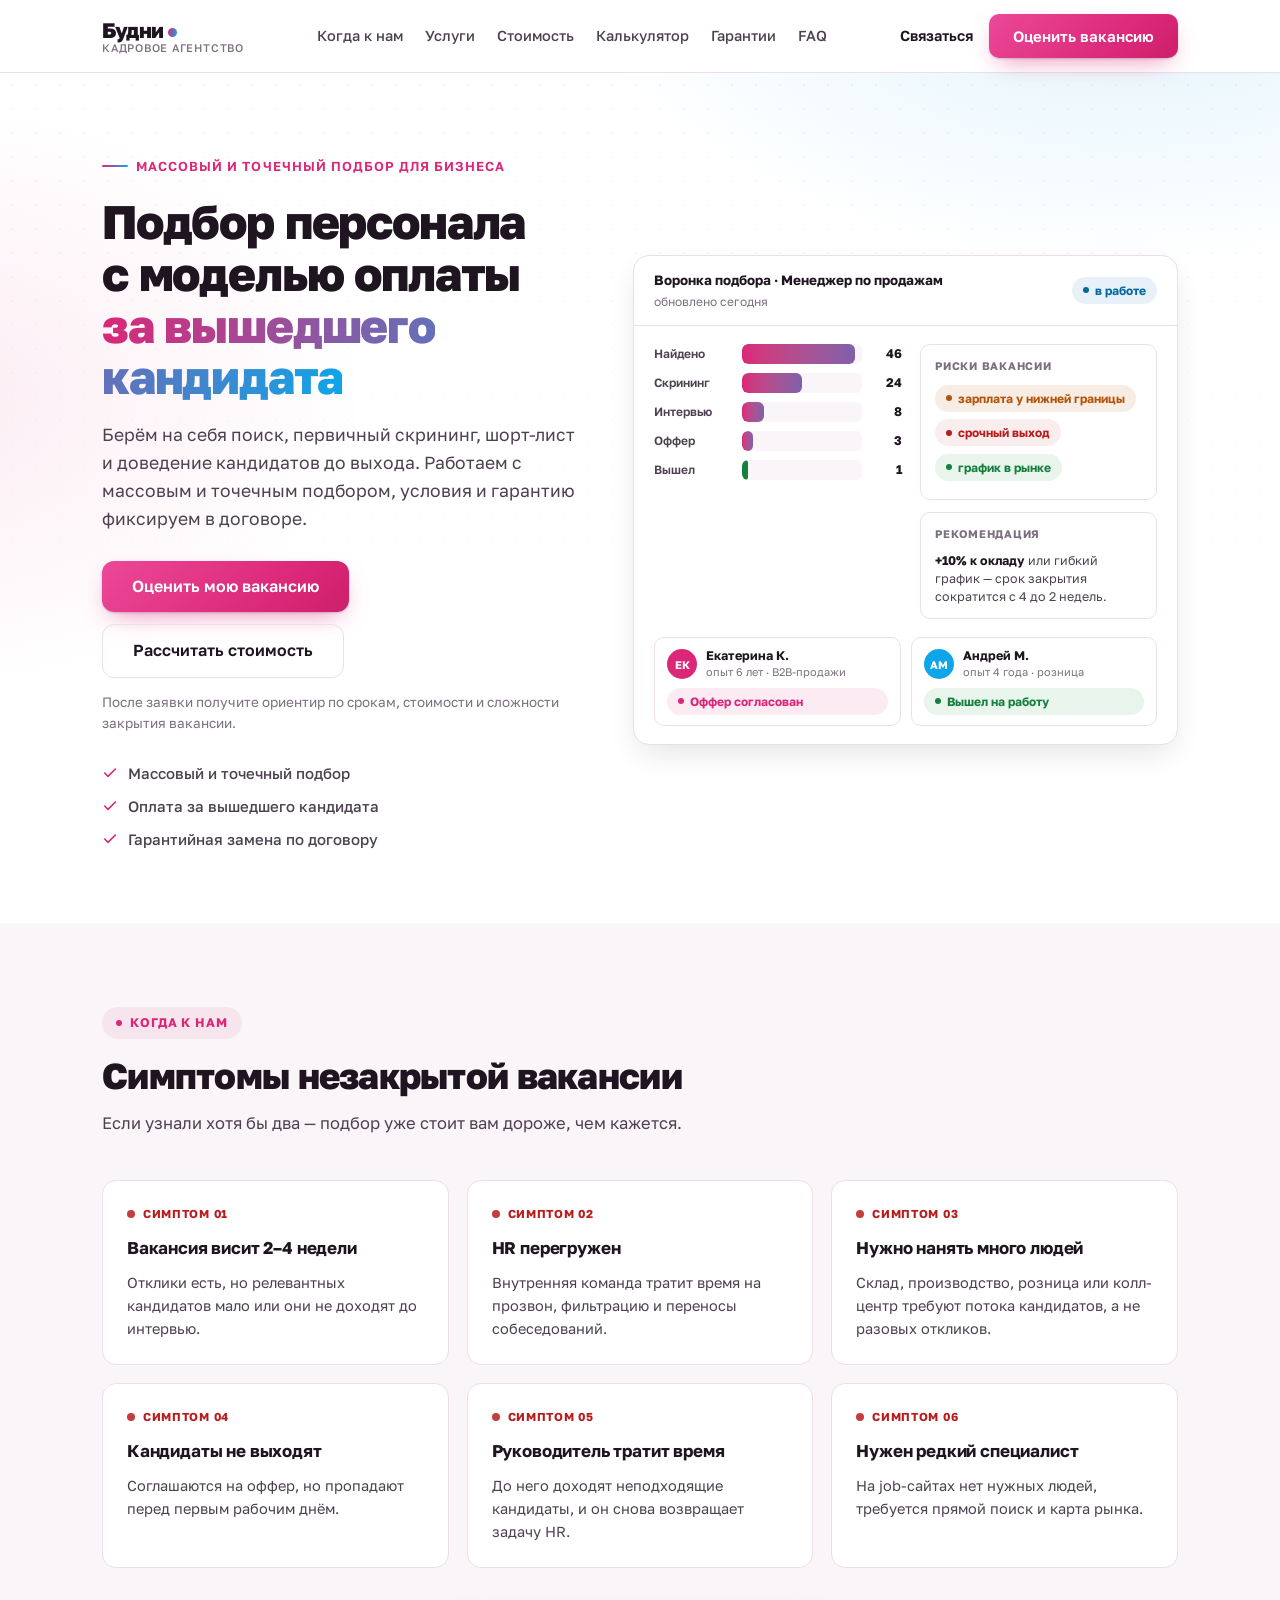
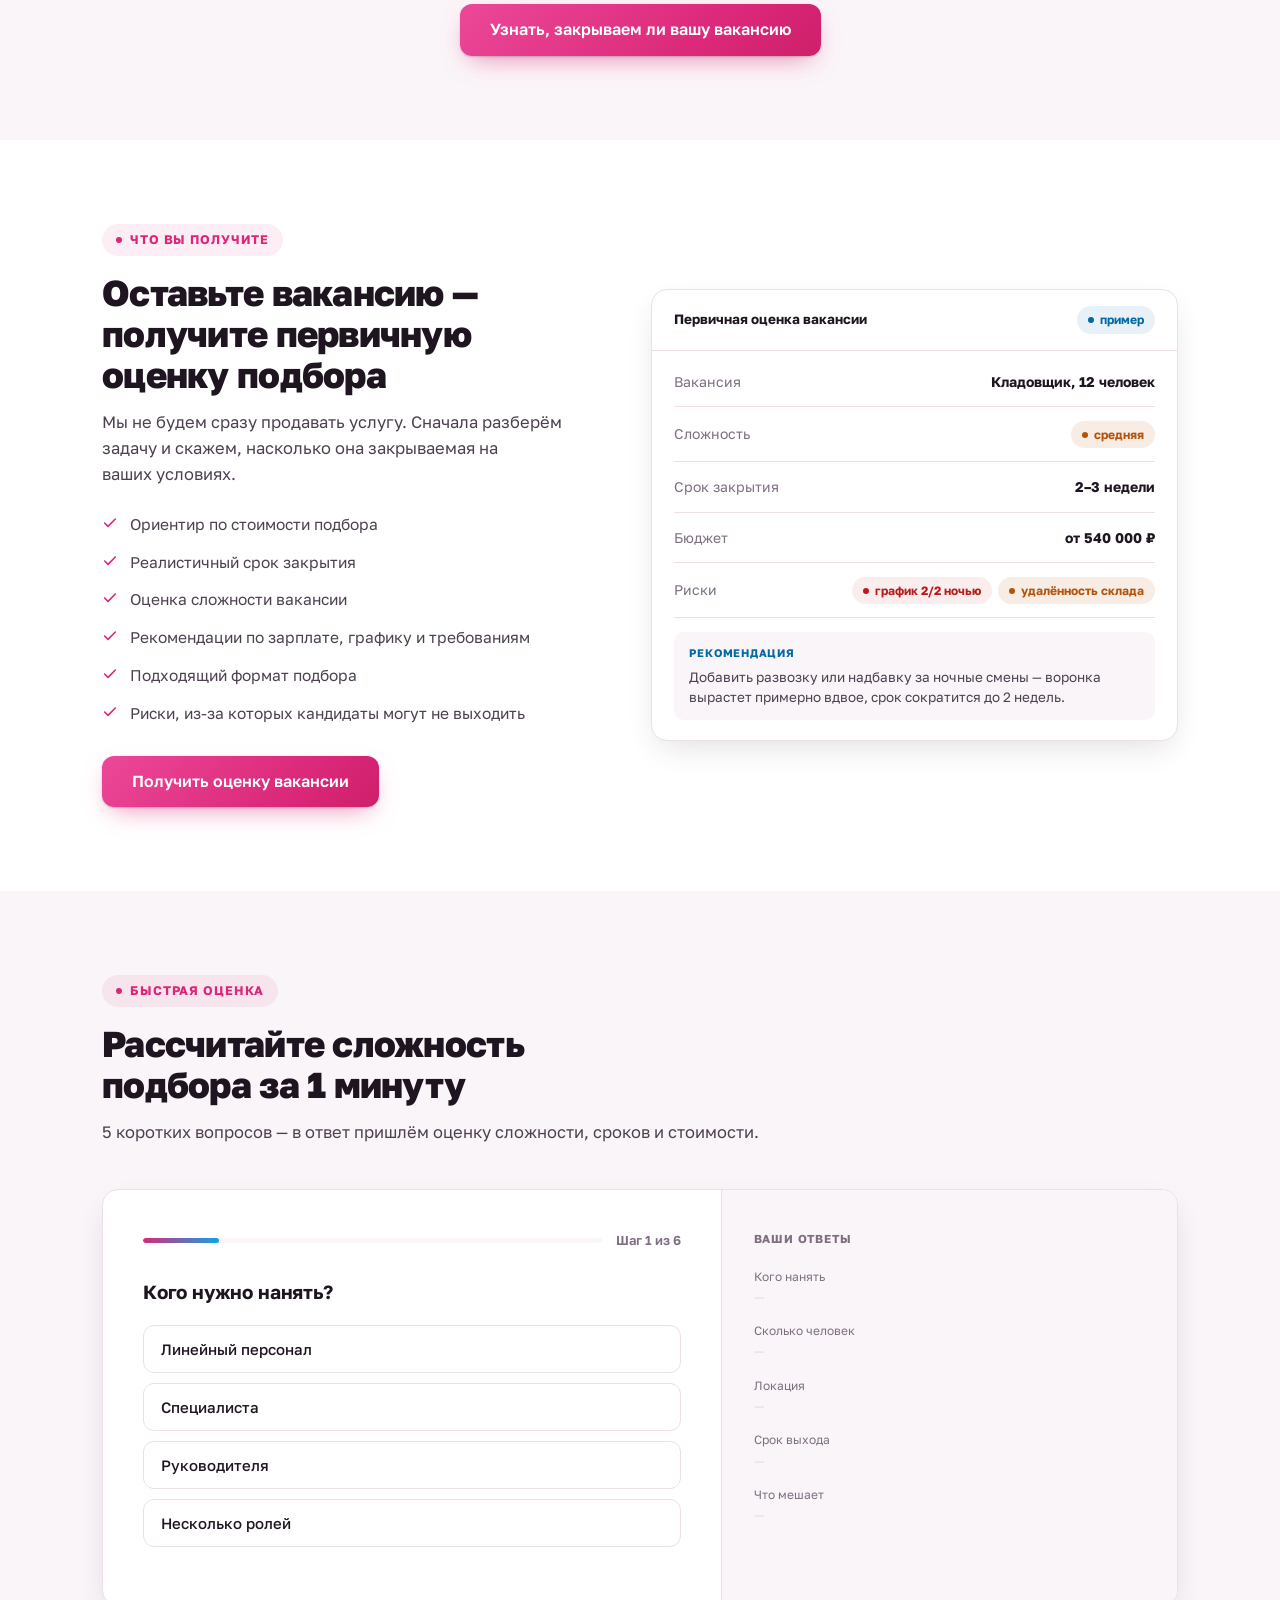
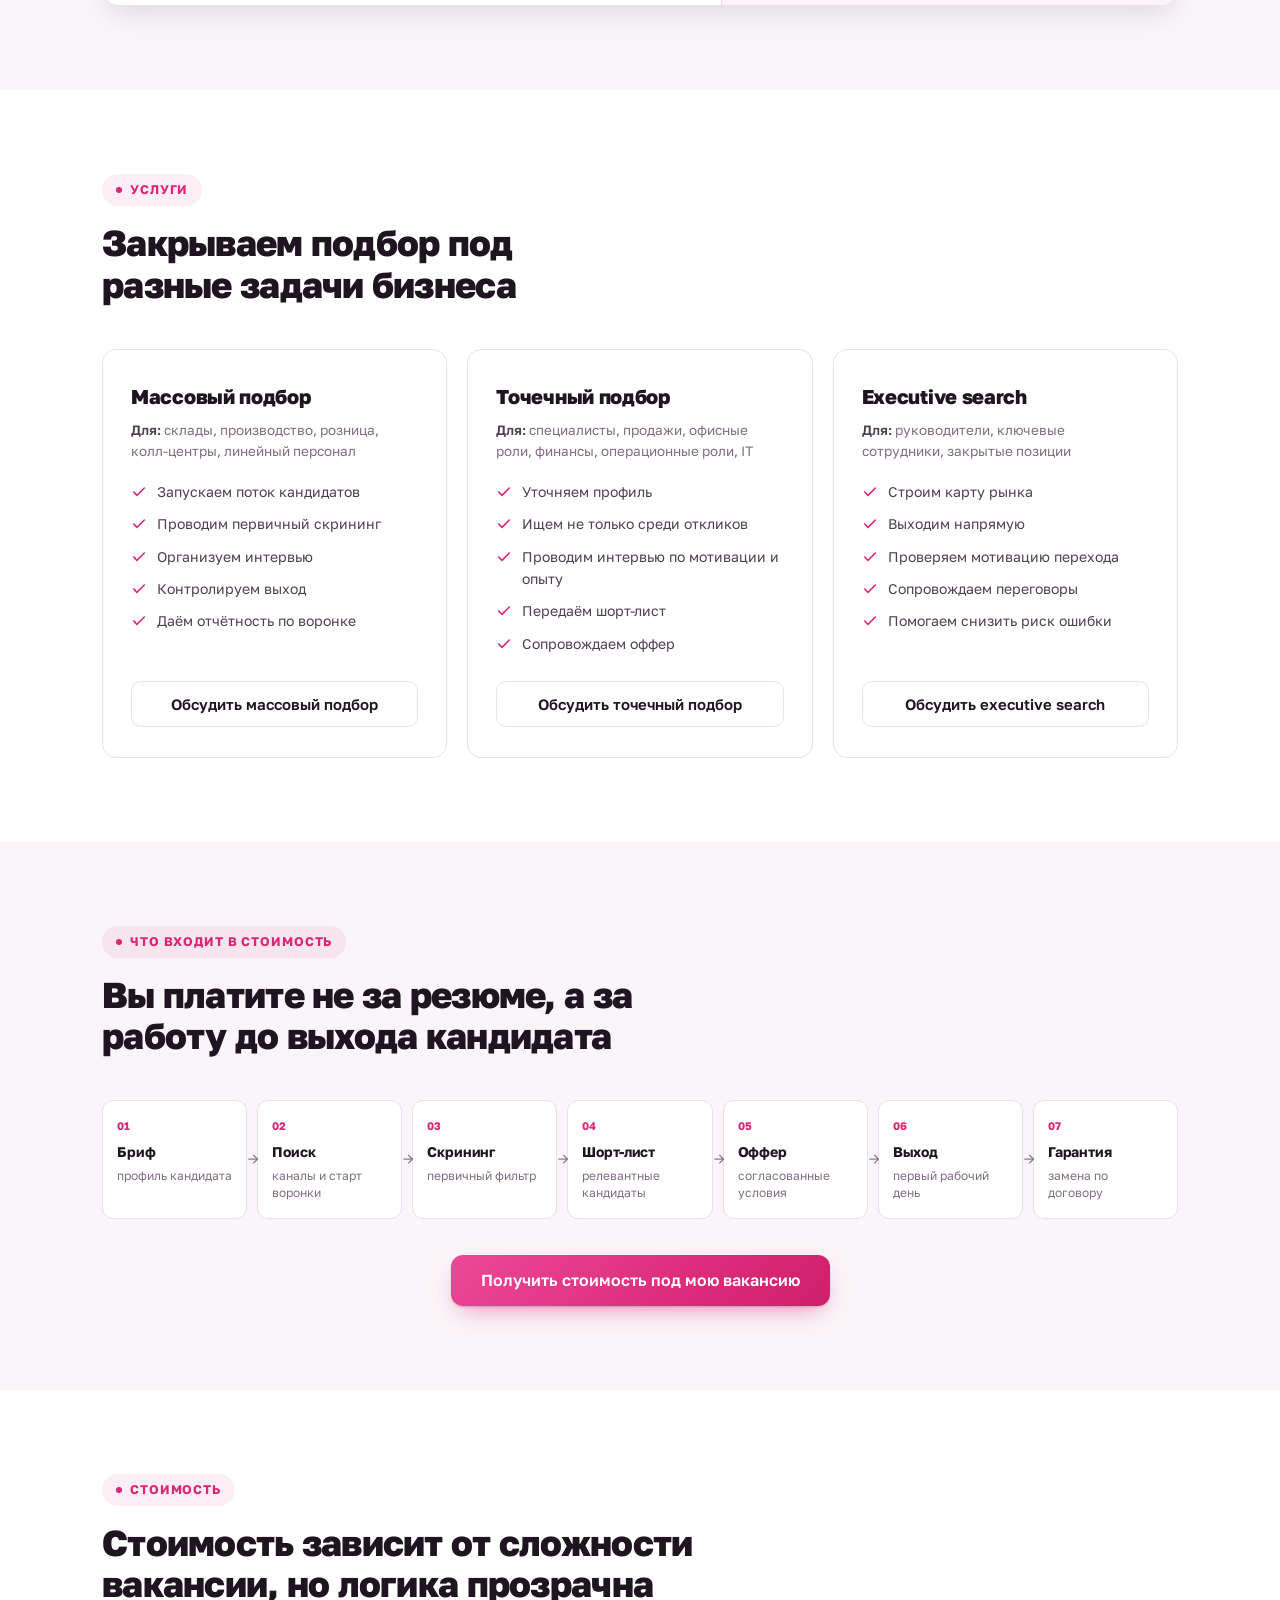
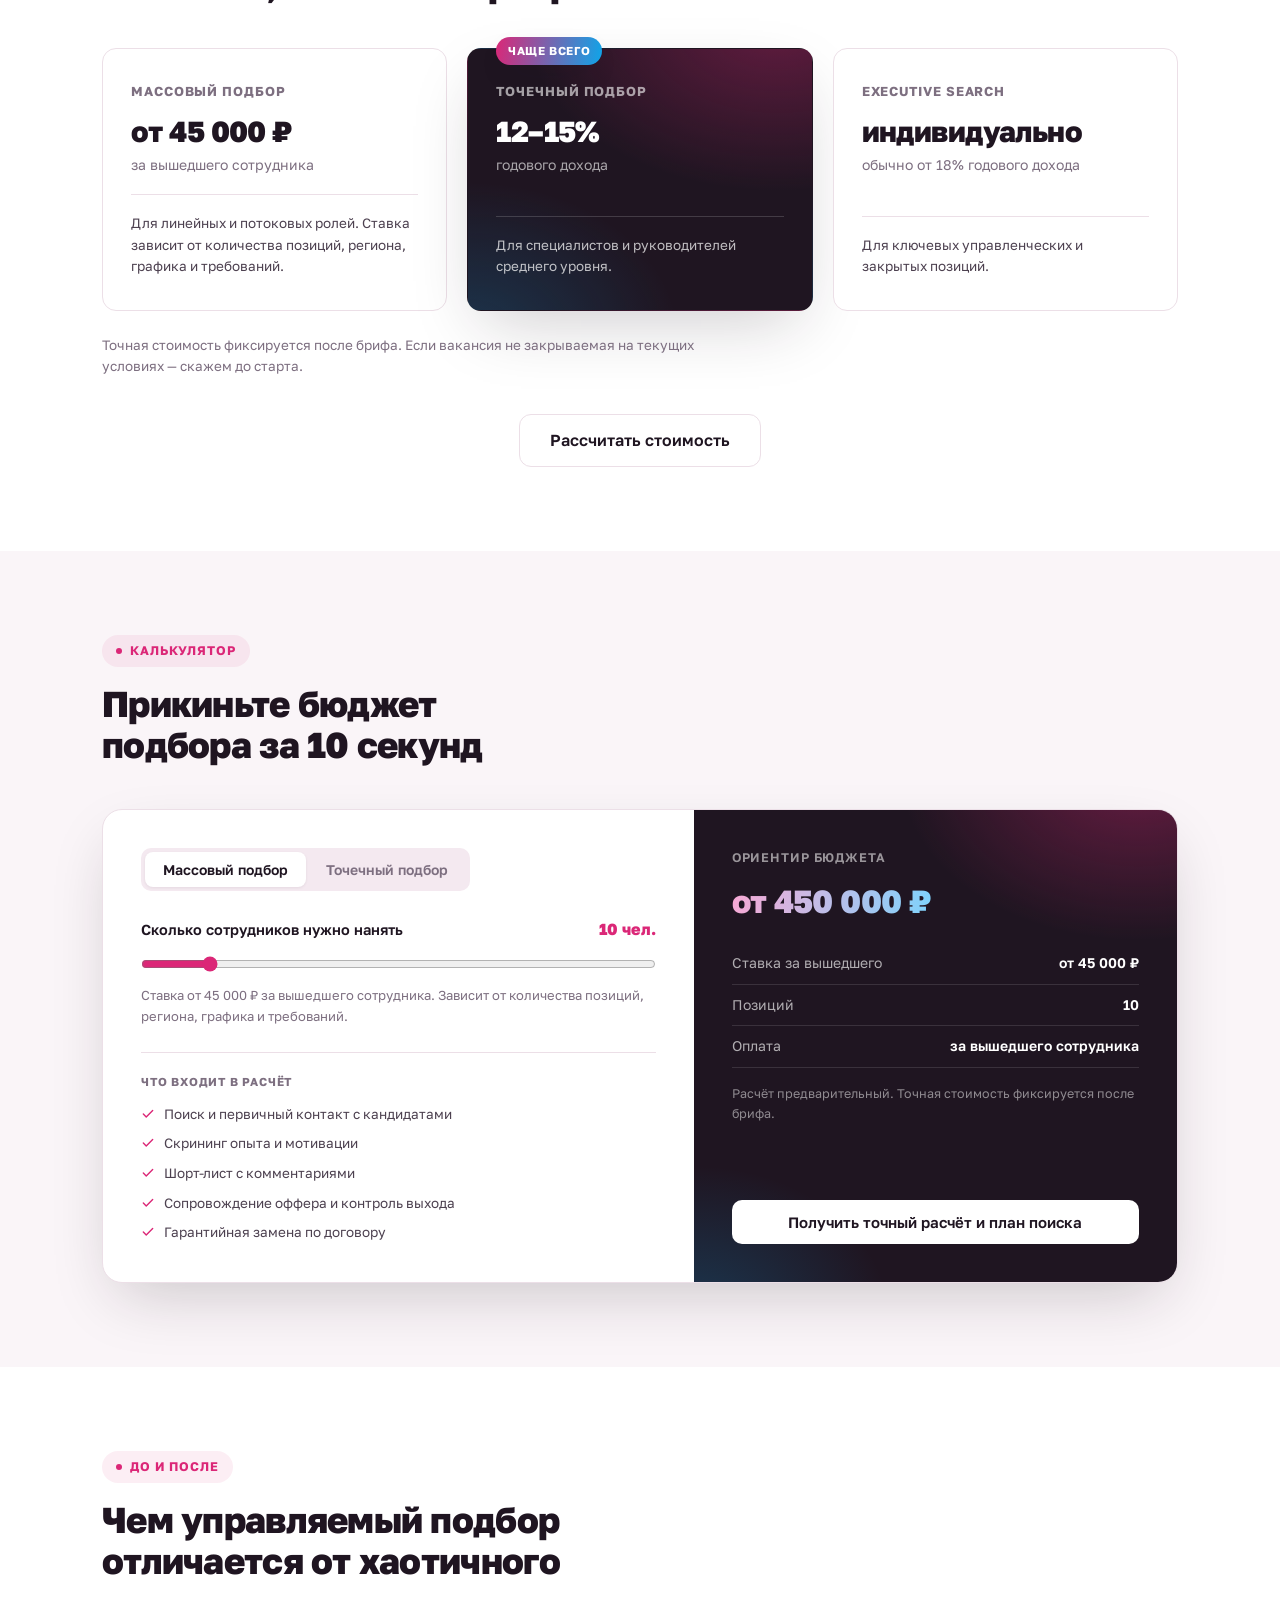
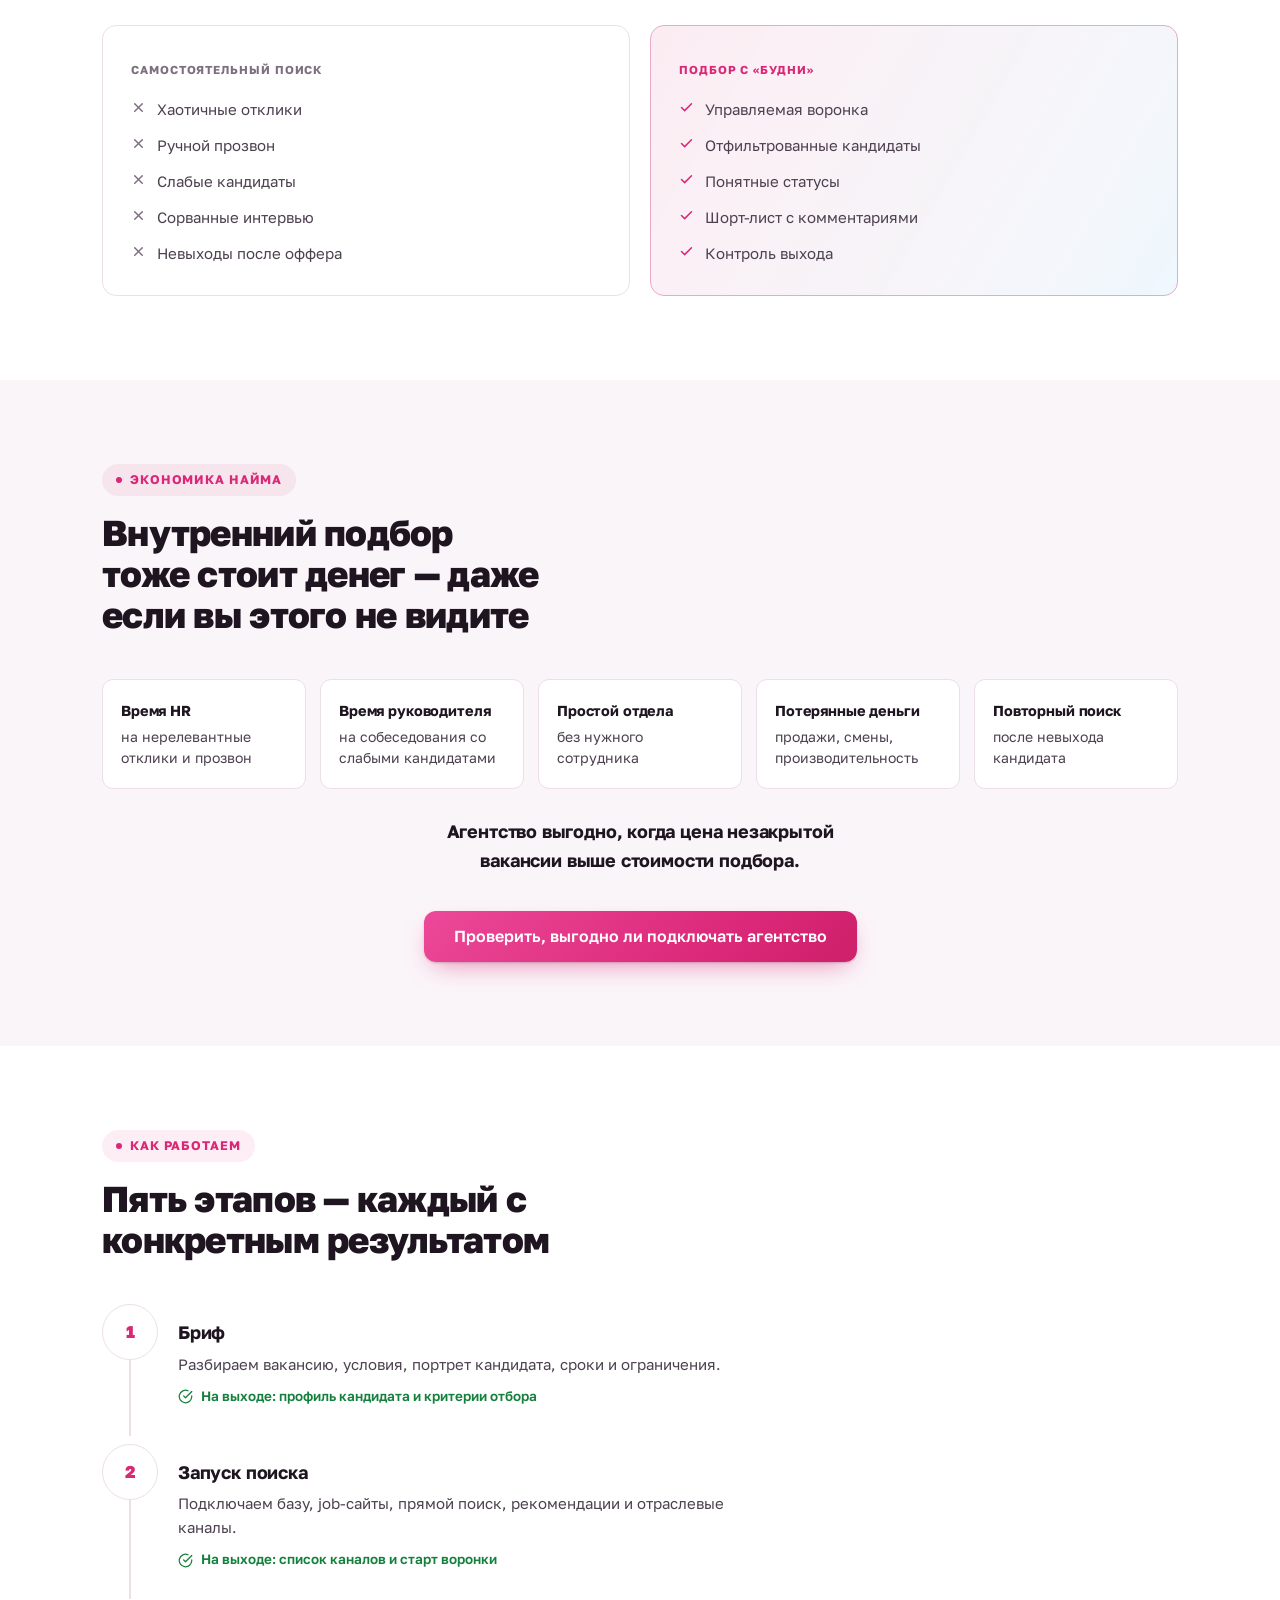
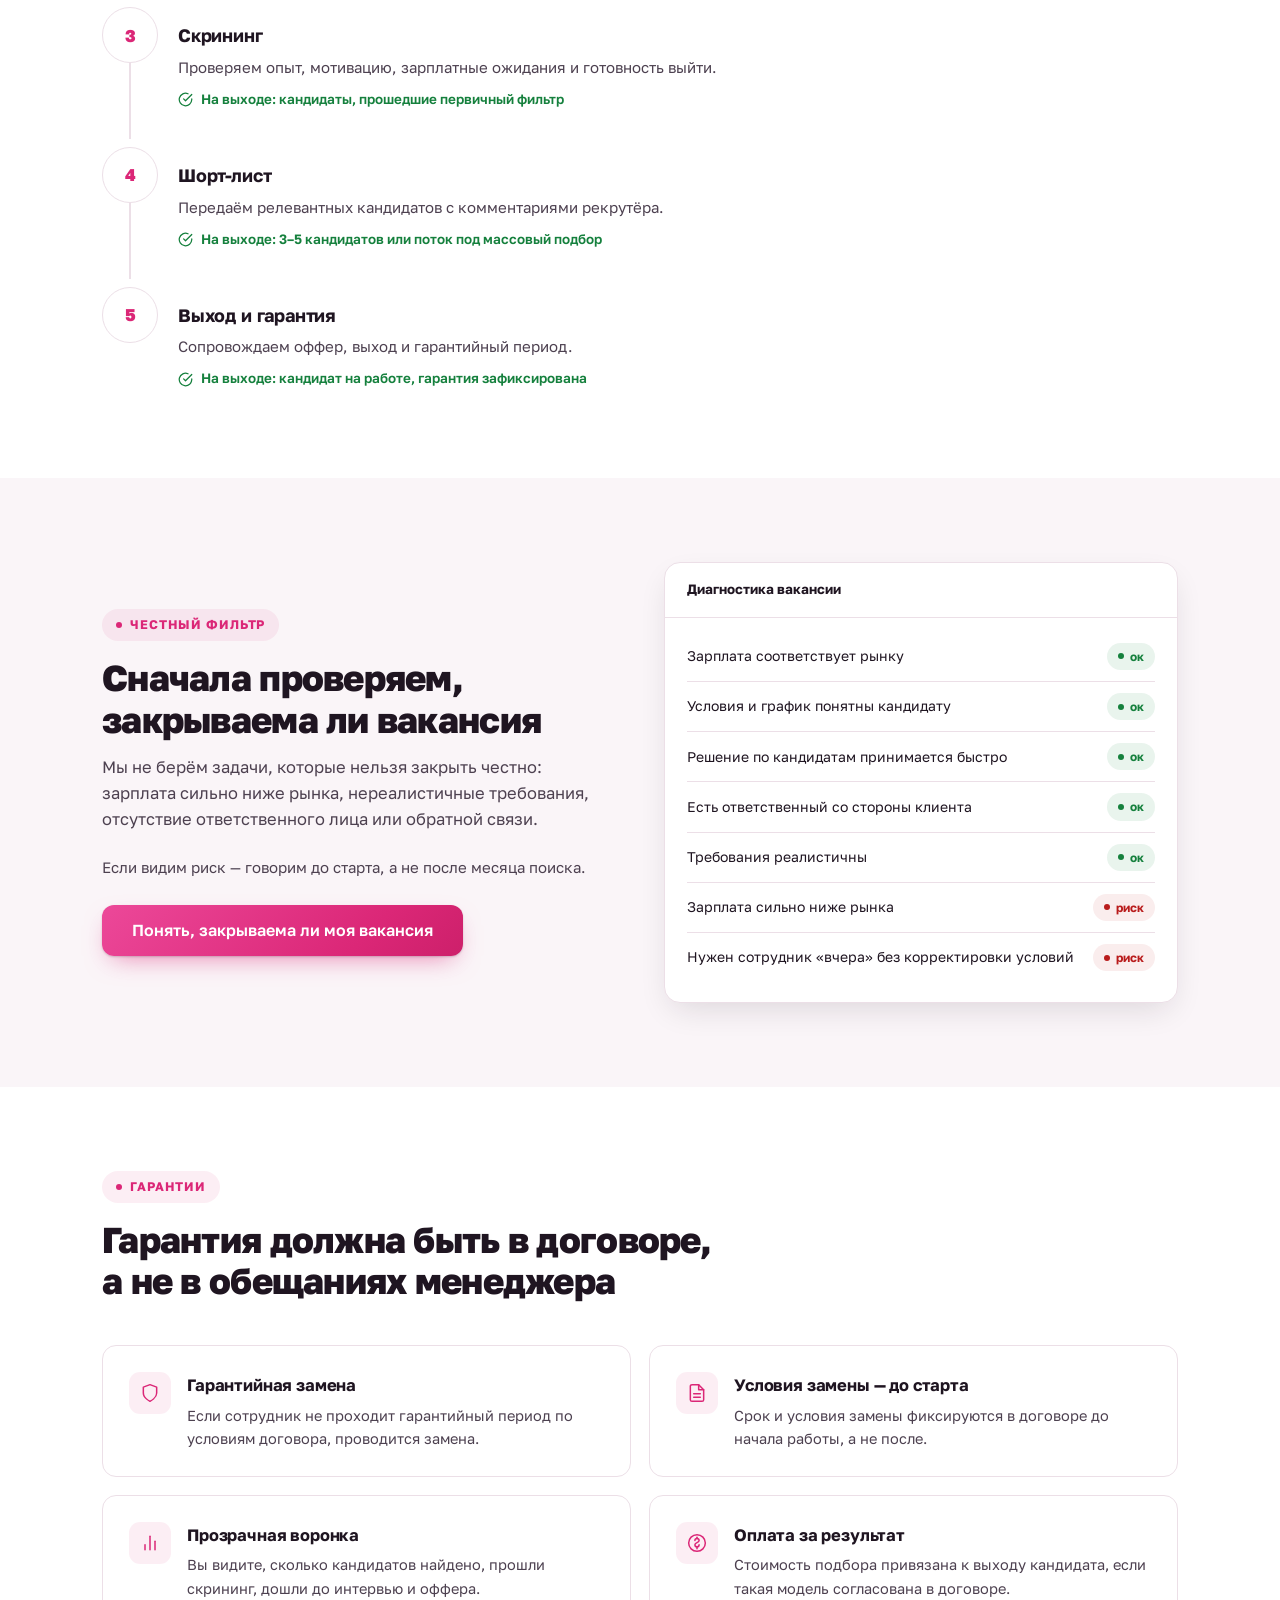
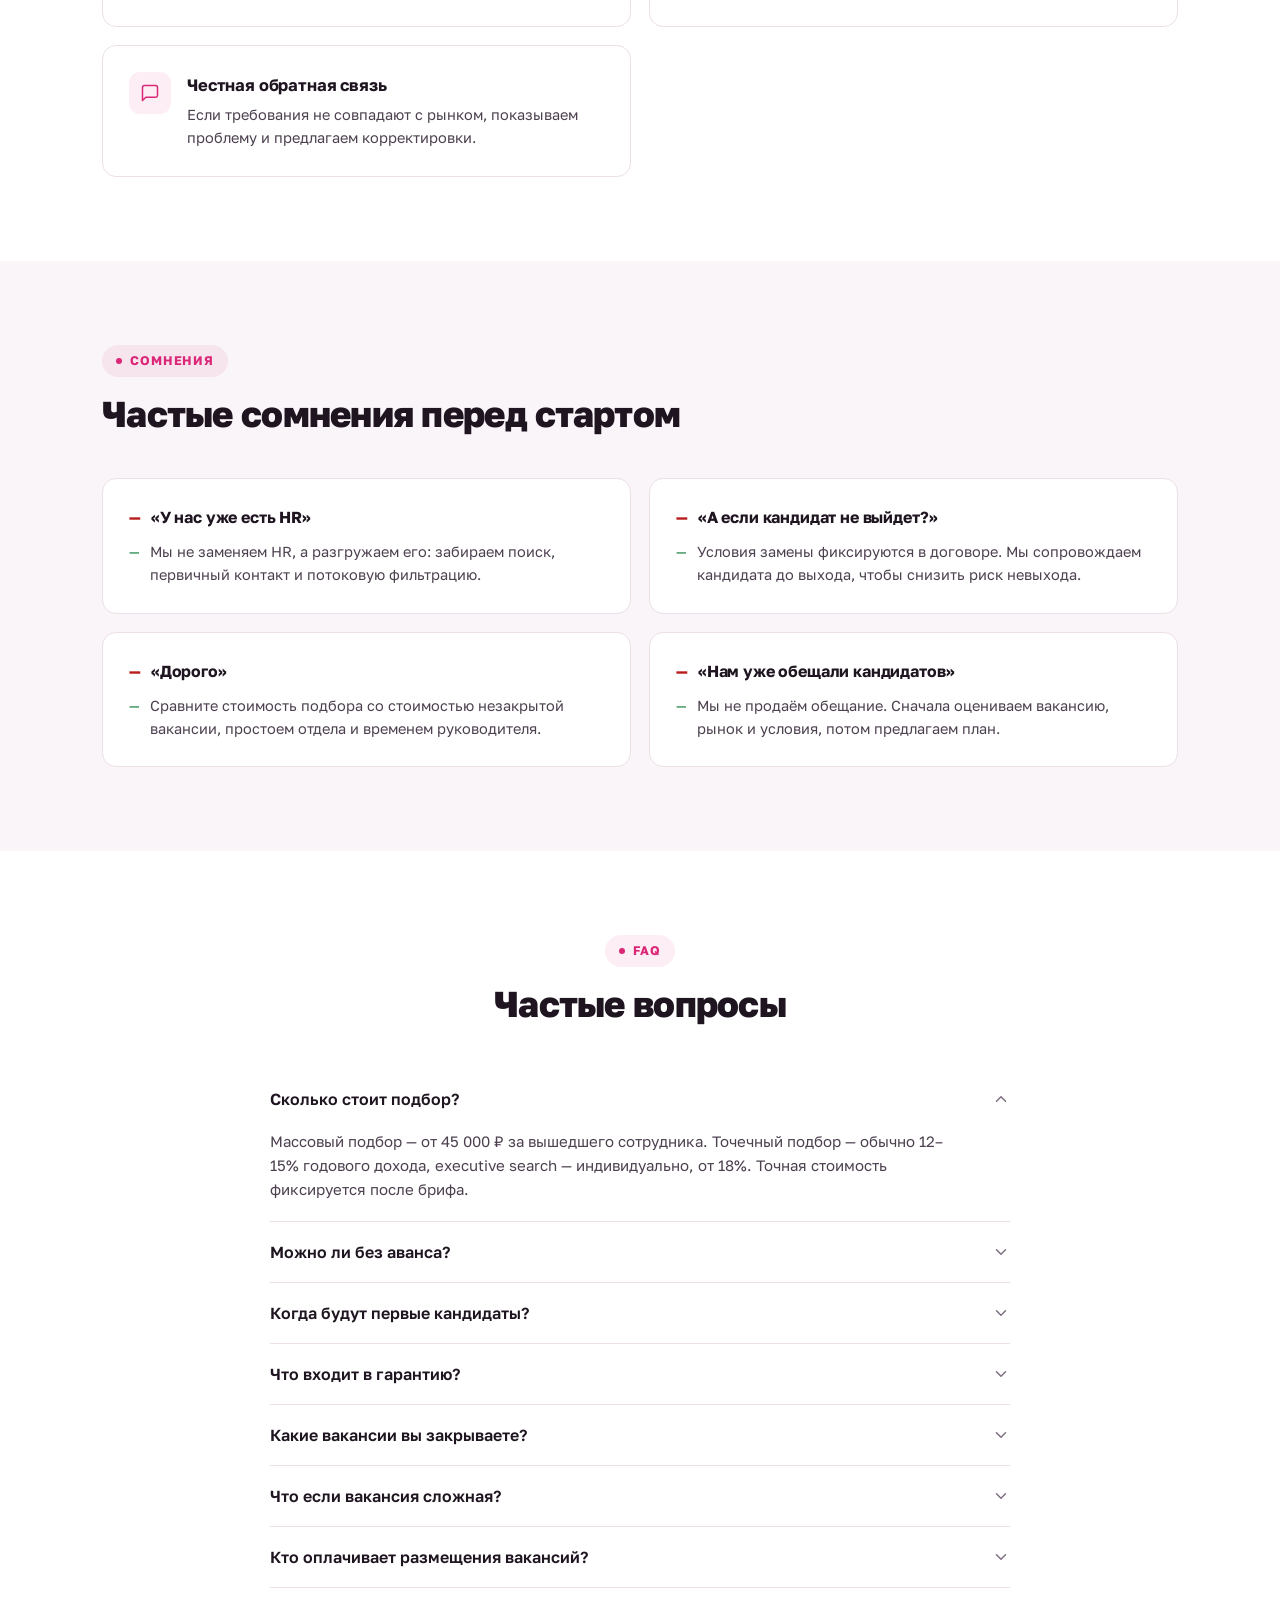
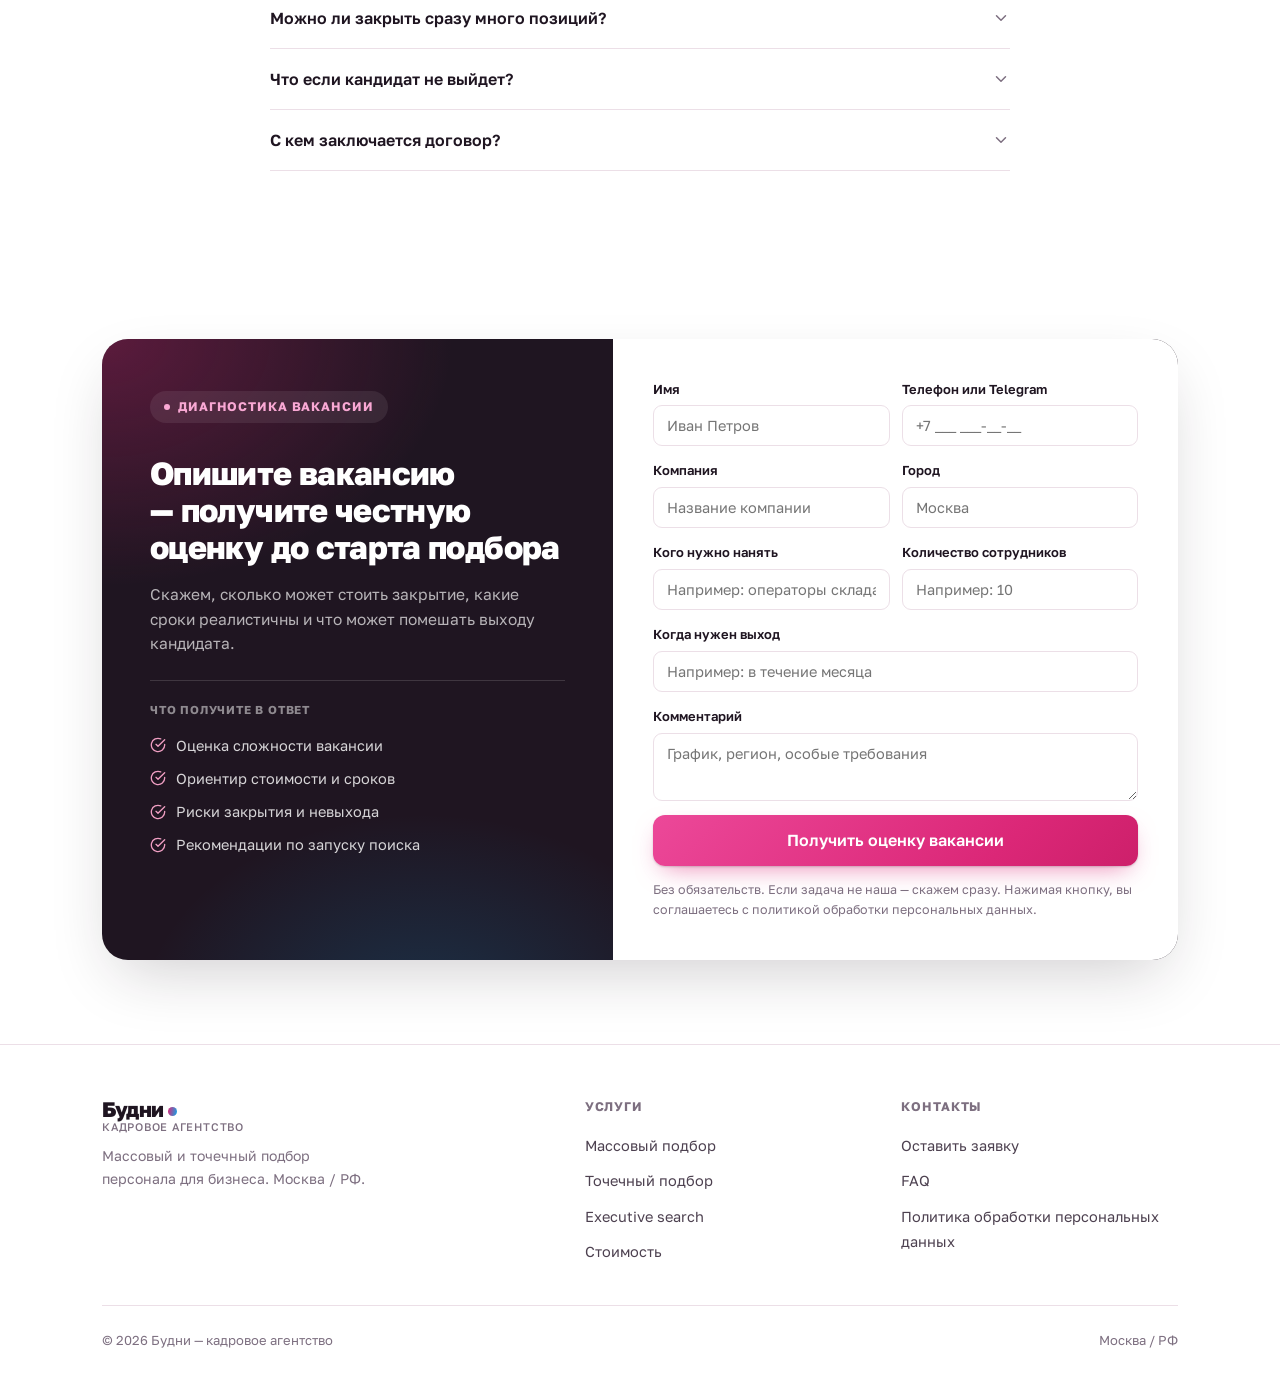
==== commit 29aa7659: "Restyle landing with the v2 pink/sky design system Apply the colour system the user picked from the " ====
--- a/index.html
+++ b/index.html
@@ -9,7 +9,7 @@
   <meta property="og:title" content="Будни — подбор персонала с оплатой за вышедшего кандидата">
   <meta property="og:description" content="Берём на себя поиск, скрининг, шорт-лист и доведение кандидатов до выхода. Условия и гарантию фиксируем в договоре.">
   <meta property="og:locale" content="ru_RU">
-  <link rel="icon" href="data:image/svg+xml,%3Csvg xmlns='http://www.w3.org/2000/svg' viewBox='0 0 32 32'%3E%3Crect width='32' height='32' rx='7' fill='%23be185d'/%3E%3Ctext x='16' y='23' font-family='Arial, sans-serif' font-size='19' font-weight='800' fill='%23fff' text-anchor='middle'%3E%D0%91%3C/text%3E%3C/svg%3E">
+  <link rel="icon" href="data:image/svg+xml,%3Csvg xmlns='http://www.w3.org/2000/svg' viewBox='0 0 32 32'%3E%3Crect width='32' height='32' rx='7' fill='%23db2777'/%3E%3Ctext x='16' y='23' font-family='Arial, sans-serif' font-size='19' font-weight='800' fill='%23fff' text-anchor='middle'%3E%D0%91%3C/text%3E%3C/svg%3E">
   <link rel="preconnect" href="https://fonts.googleapis.com">
   <link rel="preconnect" href="https://fonts.gstatic.com" crossorigin>
   <link href="https://fonts.googleapis.com/css2?family=Golos+Text:wght@400;500;600;700;800&display=swap" rel="stylesheet">
@@ -90,7 +90,7 @@
   <header class="header">
     <div class="wrap header-in">
       <a class="brand" href="#top">
-        <span class="brand-name">Будни<i>.</i></span>
+        <span class="brand-name">Будни<span class="brand-dot"></span></span>
         <span class="brand-tag">кадровое агентство</span>
       </a>
       <ul class="nav">
@@ -188,7 +188,7 @@
           </div>
           <div class="cand">
             <div class="cand-top">
-              <div class="cand-avatar" style="background: var(--blue)">АМ</div>
+              <div class="cand-avatar" style="background: var(--sky)">АМ</div>
               <div>
                 <div class="cand-name">Андрей М.</div>
                 <div class="cand-role">опыт 4 года · розница</div>
@@ -1043,7 +1043,7 @@
       <div class="footer-grid">
         <div>
           <a class="brand" href="#top">
-            <span class="brand-name">Будни<i>.</i></span>
+            <span class="brand-name">Будни<span class="brand-dot"></span></span>
             <span class="brand-tag">кадровое агентство</span>
           </a>
           <p class="footer-about">Массовый и точечный подбор персонала для бизнеса. Москва / РФ.</p>
--- a/css/styles.css
+++ b/css/styles.css
@@ -4,22 +4,27 @@
 * { margin: 0; padding: 0; box-sizing: border-box; }
 
 :root {
-  --ink: #1c1b1f;
-  --ink-soft: #46424b;
-  --ink-muted: #6f6a76;
-  --primary: #be185d;
-  --primary-deep: #9d174d;
+  --ink: #1f1521;
+  --ink-soft: #4d4150;
+  --ink-muted: #7d6f80;
+  --primary: #db2777;
+  --primary-deep: #be185d;
+  --accent: #ec4899;
+  --sky: #0ea5e9;
   --blue: #0369a1;
   --green: #15803d;
   --red: #b91c1c;
   --amber: #b45309;
   --bg: #ffffff;
-  --surface: #f8f7f9;
-  --line: #e7e4ea;
-  --radius: 12px;
+  --surface: #faf5f8;
+  --surface-deep: #f4e9f0;
+  --line: #ecdfe7;
+  --radius: 14px;
   --font: 'Golos Text', -apple-system, BlinkMacSystemFont, 'Segoe UI', sans-serif;
-  --shadow-sm: 0 1px 3px rgba(28, 27, 31, 0.06);
-  --shadow-md: 0 10px 28px -10px rgba(28, 27, 31, 0.14);
+  --shadow-sm: 0 1px 3px rgba(31, 21, 33, 0.07);
+  --shadow-md: 0 12px 32px -8px rgba(31, 21, 33, 0.14);
+  --shadow-lg: 0 24px 64px -16px rgba(31, 21, 33, 0.22);
+  --grad: linear-gradient(100deg, var(--primary), var(--sky));
 }
 
 html { scroll-behavior: smooth; }
@@ -35,7 +40,7 @@
 
 [hidden] { display: none !important; }
 
-::selection { background: color-mix(in srgb, var(--primary) 18%, transparent); }
+::selection { background: color-mix(in srgb, var(--primary) 22%, transparent); }
 :focus-visible { outline: 2px solid var(--primary); outline-offset: 2px; border-radius: 4px; }
 
 .wrap { max-width: 1140px; margin: 0 auto; padding: 0 32px; }
@@ -50,15 +55,15 @@
 /* ---------- Header ---------- */
 .header {
   position: sticky; top: 0; z-index: 900;
-  background: rgba(255, 255, 255, 0.92);
-  backdrop-filter: blur(14px);
-  -webkit-backdrop-filter: blur(14px);
+  background: rgba(255, 255, 255, 0.86);
+  backdrop-filter: blur(16px);
+  -webkit-backdrop-filter: blur(16px);
   border-bottom: 1px solid var(--line);
 }
-.header-in { display: flex; align-items: center; justify-content: space-between; height: 68px; gap: 20px; }
+.header-in { display: flex; align-items: center; justify-content: space-between; height: 72px; gap: 20px; }
 .brand { display: flex; flex-direction: column; text-decoration: none; line-height: 1.15; flex-shrink: 0; }
 .brand-name { font-size: 21px; font-weight: 800; letter-spacing: -0.02em; color: var(--ink); }
-.brand-name i { font-style: normal; color: var(--primary); }
+.brand-dot { width: 9px; height: 9px; border-radius: 50%; background: var(--grad); display: inline-block; transform: translateY(-1px); margin-left: 4px; }
 .brand-tag { font-size: 11px; font-weight: 500; color: var(--ink-muted); letter-spacing: 0.07em; text-transform: uppercase; }
 .nav { display: flex; gap: 22px; list-style: none; }
 .nav a { color: var(--ink-soft); text-decoration: none; font-size: 14.5px; font-weight: 500; transition: color 0.2s ease; white-space: nowrap; }
@@ -73,19 +78,25 @@
   padding: 13px 24px; border: none; border-radius: 10px;
   font-family: var(--font); font-size: 15px; font-weight: 600;
   cursor: pointer; text-decoration: none; line-height: 1.2; white-space: nowrap;
-  transition: background 0.2s ease, border-color 0.2s ease, color 0.2s ease, transform 0.15s ease, box-shadow 0.2s ease;
+  transition: all 0.22s ease;
 }
 .btn:active { transform: translateY(1px); }
 .btn-primary {
-  background: var(--primary); color: #fff;
-  box-shadow: 0 1px 2px rgba(28, 27, 31, 0.16), 0 8px 20px -8px color-mix(in srgb, var(--primary) 55%, transparent);
-}
-.btn-primary:hover { background: var(--primary-deep); }
+  background: linear-gradient(135deg, var(--accent), var(--primary) 55%, var(--primary-deep));
+  background-size: 130% 130%; background-position: 0% 0%;
+  color: #fff;
+  box-shadow: 0 1px 2px rgba(31, 21, 33, 0.18), 0 10px 26px -10px color-mix(in srgb, var(--primary) 60%, transparent);
+}
+.btn-primary:hover {
+  background-position: 90% 90%;
+  transform: translateY(-1px);
+  box-shadow: 0 2px 4px rgba(31, 21, 33, 0.16), 0 16px 34px -10px color-mix(in srgb, var(--primary) 70%, transparent);
+}
 .btn-ghost { background: transparent; color: var(--ink); border: 1.5px solid var(--line); }
-.btn-ghost:hover { border-color: var(--primary); color: var(--primary); }
-.btn-lg { padding: 16px 30px; font-size: 16px; }
+.btn-ghost:hover { border-color: var(--primary); color: var(--primary); background: color-mix(in srgb, var(--primary) 4%, transparent); }
+.btn-lg { padding: 16px 30px; font-size: 16px; border-radius: 12px; }
 .btn-on-dark { background: #fff; color: var(--ink); }
-.btn-on-dark:hover { background: var(--surface); }
+.btn-on-dark:hover { background: var(--surface); transform: translateY(-1px); }
 .btn-block { width: 100%; }
 .section-cta { margin-top: 36px; display: flex; justify-content: center; }
 
@@ -106,21 +117,34 @@
 .hero {
   position: relative; padding: 76px 0 72px; overflow: hidden;
   background:
-    radial-gradient(720px 420px at 92% -10%, color-mix(in srgb, var(--blue) 8%, transparent), transparent 64%),
-    radial-gradient(640px 420px at -6% 50%, color-mix(in srgb, var(--primary) 6%, transparent), transparent 64%);
-}
+    radial-gradient(880px 480px at 88% -12%, color-mix(in srgb, var(--sky) 13%, transparent), transparent 62%),
+    radial-gradient(760px 480px at -8% 38%, color-mix(in srgb, var(--primary) 9%, transparent), transparent 62%);
+}
+.hero::before {
+  content: ''; position: absolute; inset: 0; pointer-events: none;
+  background-image: radial-gradient(color-mix(in srgb, var(--ink) 8%, transparent) 1px, transparent 1px);
+  background-size: 24px 24px;
+  -webkit-mask-image: linear-gradient(to bottom, rgba(0,0,0,0.55), transparent 72%);
+  mask-image: linear-gradient(to bottom, rgba(0,0,0,0.55), transparent 72%);
+}
+.hero > .wrap { position: relative; }
 .hero-grid { display: grid; grid-template-columns: 0.94fr 1.06fr; gap: 48px; align-items: center; }
 .hero-kicker {
   display: inline-flex; align-items: center; gap: 8px;
   font-size: 13px; font-weight: 600; letter-spacing: 0.08em; text-transform: uppercase;
   color: var(--primary); margin-bottom: 20px;
 }
-.hero-kicker::before { content: ''; width: 24px; height: 2px; background: var(--primary); border-radius: 2px; }
+.hero-kicker::before { content: ''; width: 26px; height: 2px; background: var(--grad); border-radius: 2px; }
 .hero h1 {
   font-size: clamp(32px, 3.9vw, 47px); line-height: 1.1; font-weight: 800;
   letter-spacing: -0.025em; margin-bottom: 18px; text-wrap: balance;
 }
-.hero h1 em { font-style: normal; color: var(--primary); }
+.hero h1 em {
+  font-style: normal;
+  background: var(--grad);
+  -webkit-background-clip: text; background-clip: text;
+  color: transparent; -webkit-text-fill-color: transparent;
+}
 .hero-sub { font-size: 17.5px; color: var(--ink-soft); max-width: 500px; margin-bottom: 28px; text-wrap: pretty; }
 .hero-actions { display: flex; gap: 12px; flex-wrap: wrap; margin-bottom: 14px; }
 .hero-micro { font-size: 13.5px; color: var(--ink-muted); margin-bottom: 26px; }
@@ -144,7 +168,7 @@
 .funnel-row + .funnel-row { margin-top: 9px; }
 .funnel-label { font-size: 12px; font-weight: 600; color: var(--ink-soft); }
 .funnel-track { height: 20px; background: var(--surface); border-radius: 6px; overflow: hidden; }
-.funnel-bar { height: 100%; border-radius: 6px; background: linear-gradient(90deg, var(--primary), color-mix(in srgb, var(--primary) 65%, var(--blue))); transform-origin: left; animation: funnelGrow 0.9s cubic-bezier(0.16, 1, 0.3, 1) both; }
+.funnel-bar { height: 100%; border-radius: 6px; background: linear-gradient(90deg, var(--primary), color-mix(in srgb, var(--primary) 55%, var(--sky))); transform-origin: left; animation: funnelGrow 0.9s cubic-bezier(0.16, 1, 0.3, 1) both; }
 .funnel-bar.bar-out { background: var(--green); }
 .funnel-row:nth-child(2) .funnel-bar { animation-delay: 0.1s; }
 .funnel-row:nth-child(3) .funnel-bar { animation-delay: 0.2s; }
@@ -176,23 +200,36 @@
 .section-head { max-width: 660px; margin-bottom: 44px; }
 .section-head.centered { margin-inline: auto; text-align: center; }
 .section-kicker {
-  font-size: 13px; font-weight: 700; letter-spacing: 0.08em; text-transform: uppercase;
-  color: var(--primary); margin-bottom: 14px;
-}
+  display: inline-flex; align-items: center; gap: 8px;
+  padding: 6px 14px; border-radius: 100px;
+  background: color-mix(in srgb, var(--primary) 8%, transparent);
+  font-size: 12.5px; font-weight: 700; letter-spacing: 0.07em; text-transform: uppercase;
+  color: var(--primary); margin-bottom: 16px;
+}
+.section-kicker::before { content: ''; width: 6px; height: 6px; border-radius: 50%; background: var(--primary); flex-shrink: 0; }
 .section-title {
   font-size: clamp(26px, 2.9vw, 36px); font-weight: 800; letter-spacing: -0.02em;
   line-height: 1.14; margin-bottom: 14px; text-wrap: balance;
 }
 .section-sub { font-size: 16.5px; color: var(--ink-soft); text-wrap: pretty; }
+
+/* Hairline hover accent shared by cards */
+.pain-card, .svc-card, .price-card, .guar-card, .obj-card { position: relative; }
+.pain-card::after, .svc-card::after, .price-card::after, .guar-card::after, .obj-card::after {
+  content: ''; position: absolute; top: 0; left: 28px; right: 28px; height: 2.5px;
+  border-radius: 0 0 3px 3px; background: var(--grad);
+  opacity: 0; transition: opacity 0.3s ease;
+}
+.pain-card:hover::after, .svc-card:hover::after, .price-card:hover::after, .guar-card:hover::after, .obj-card:hover::after { opacity: 1; }
 
 /* ---------- Pain panel ---------- */
 .pain-grid { display: grid; grid-template-columns: repeat(3, minmax(0, 1fr)); gap: 18px; }
 .pain-card {
   background: #fff; border: 1px solid var(--line); border-radius: var(--radius);
   padding: 24px; display: flex; flex-direction: column; gap: 10px;
-  transition: border-color 0.2s ease, box-shadow 0.2s ease;
-}
-.pain-card:hover { border-color: color-mix(in srgb, var(--primary) 32%, var(--line)); box-shadow: var(--shadow-sm); }
+  transition: border-color 0.2s ease, box-shadow 0.3s ease, transform 0.3s ease;
+}
+.pain-card:hover { border-color: color-mix(in srgb, var(--primary) 32%, var(--line)); box-shadow: var(--shadow-md); transform: translateY(-4px); }
 .pain-ind { display: flex; align-items: center; gap: 8px; font-size: 11.5px; font-weight: 700; letter-spacing: 0.06em; text-transform: uppercase; color: var(--red); }
 .pain-ind::before { content: ''; width: 8px; height: 8px; border-radius: 50%; background: var(--red); opacity: 0.85; }
 .pain-card h4 { font-size: 17px; font-weight: 700; letter-spacing: -0.01em; }
@@ -227,7 +264,7 @@
 .quiz-main { padding: 40px; }
 .quiz-progress { display: flex; align-items: center; gap: 14px; margin-bottom: 26px; }
 .quiz-bar { flex: 1; height: 5px; border-radius: 100px; background: var(--surface); overflow: hidden; }
-.quiz-bar-fill { height: 100%; background: var(--primary); border-radius: 100px; transition: width 0.3s ease; }
+.quiz-bar-fill { height: 100%; background: var(--grad); border-radius: 100px; transition: width 0.3s ease; }
 .quiz-step-label { font-size: 13px; font-weight: 600; color: var(--ink-muted); white-space: nowrap; }
 .quiz-q { font-size: 19px; font-weight: 700; letter-spacing: -0.01em; margin-bottom: 18px; }
 .quiz-options { display: flex; flex-direction: column; gap: 10px; margin-bottom: 18px; }
@@ -258,7 +295,7 @@
   padding: 30px 28px; display: flex; flex-direction: column;
   transition: box-shadow 0.25s ease, transform 0.25s ease;
 }
-.svc-card:hover { box-shadow: var(--shadow-md); transform: translateY(-3px); }
+.svc-card:hover { box-shadow: var(--shadow-md); transform: translateY(-4px); }
 .svc-card h3 { font-size: 20px; font-weight: 800; letter-spacing: -0.015em; margin-bottom: 8px; }
 .svc-for { font-size: 13.5px; color: var(--ink-muted); margin-bottom: 18px; }
 .svc-for b { color: var(--ink-soft); font-weight: 600; }
@@ -290,28 +327,38 @@
   padding: 32px 28px; display: flex; flex-direction: column;
   transition: box-shadow 0.25s ease, transform 0.25s ease;
 }
-.price-card:hover { box-shadow: var(--shadow-md); transform: translateY(-3px); }
-.price-card.featured { border-color: color-mix(in srgb, var(--primary) 45%, var(--line)); box-shadow: var(--shadow-md); }
+.price-card:hover { box-shadow: var(--shadow-md); transform: translateY(-4px); }
+.price-card.featured {
+  background: var(--ink); border-color: transparent; color: #fff;
+  box-shadow: var(--shadow-lg);
+  background-image:
+    radial-gradient(360px 240px at 90% -10%, color-mix(in srgb, var(--primary) 36%, transparent), transparent 70%),
+    radial-gradient(300px 220px at 0% 110%, color-mix(in srgb, var(--sky) 22%, transparent), transparent 70%);
+}
 .price-badge {
   position: absolute; top: -12px; left: 28px;
-  background: var(--primary); color: #fff;
+  background: var(--grad); color: #fff;
   font-size: 11.5px; font-weight: 700; letter-spacing: 0.05em; text-transform: uppercase;
-  padding: 5px 12px; border-radius: 100px;
+  padding: 5px 12px; border-radius: 100px; box-shadow: var(--shadow-md);
 }
 .price-name { font-size: 13px; font-weight: 700; letter-spacing: 0.07em; text-transform: uppercase; color: var(--ink-muted); margin-bottom: 14px; }
+.price-card.featured .price-name { color: rgba(255,255,255,0.6); }
 .price-num { font-size: 29px; font-weight: 800; letter-spacing: -0.02em; line-height: 1.1; }
+.price-card.featured .price-num { color: #fff; }
 .price-unit { font-size: 14px; color: var(--ink-muted); margin: 6px 0 18px; }
+.price-card.featured .price-unit { color: rgba(255,255,255,0.62); }
 .price-note { font-size: 13.5px; color: var(--ink-soft); padding-top: 18px; border-top: 1px solid var(--line); margin-top: auto; }
+.price-card.featured .price-note { color: rgba(255,255,255,0.72); border-top-color: rgba(255,255,255,0.16); }
 .price-disclaimer { margin-top: 24px; font-size: 13.5px; color: var(--ink-muted); max-width: 640px; text-wrap: pretty; }
 
 /* ---------- Calculator ---------- */
 .calc-card {
-  background: #fff; border: 1px solid var(--line); border-radius: 16px;
+  background: #fff; border: 1px solid var(--line); border-radius: 20px;
   overflow: hidden; display: grid; grid-template-columns: 1.1fr 0.9fr;
-  box-shadow: var(--shadow-md);
+  box-shadow: var(--shadow-lg);
 }
 .calc-controls { padding: 38px; display: flex; flex-direction: column; gap: 26px; }
-.mode-switch { display: inline-flex; background: var(--surface); border-radius: 10px; padding: 4px; gap: 2px; align-self: flex-start; }
+.mode-switch { display: inline-flex; background: var(--surface-deep); border-radius: 10px; padding: 4px; gap: 2px; align-self: flex-start; }
 .mode-switch button {
   border: none; background: transparent; padding: 9px 18px; border-radius: 8px;
   font-family: var(--font); font-size: 14px; font-weight: 600; color: var(--ink-muted);
@@ -329,10 +376,23 @@
 .calc-includes ul { list-style: none; display: flex; flex-direction: column; gap: 8px; }
 .calc-includes li { display: flex; gap: 9px; align-items: flex-start; font-size: 13.5px; color: var(--ink-soft); }
 .calc-includes li svg { flex-shrink: 0; margin-top: 3px; color: var(--primary); }
-.calc-result { background: var(--ink); color: #fff; padding: 38px; display: flex; flex-direction: column; }
+.calc-result { position: relative; background: var(--ink); color: #fff; padding: 38px; display: flex; flex-direction: column; overflow: hidden; }
+.calc-result::before {
+  content: ''; position: absolute; inset: 0; pointer-events: none;
+  background:
+    radial-gradient(340px 240px at 92% -8%, color-mix(in srgb, var(--primary) 38%, transparent), transparent 70%),
+    radial-gradient(280px 220px at 0% 108%, color-mix(in srgb, var(--sky) 24%, transparent), transparent 70%);
+}
+.calc-result > * { position: relative; }
 .calc-main { display: flex; flex-direction: column; flex: 1; }
 .calc-result-label { font-size: 12.5px; font-weight: 600; letter-spacing: 0.07em; text-transform: uppercase; color: rgba(255,255,255,0.55); margin-bottom: 8px; }
-.calc-price { font-size: clamp(25px, 2.5vw, 34px); font-weight: 800; letter-spacing: -0.02em; margin-bottom: 16px; color: #fff; }
+.calc-price {
+  font-size: clamp(25px, 2.5vw, 34px); font-weight: 800; letter-spacing: -0.02em; margin-bottom: 16px;
+  background: linear-gradient(100deg, #f9a8d4, #7dd3fc);
+  -webkit-background-clip: text; background-clip: text;
+  color: transparent; -webkit-text-fill-color: transparent;
+  align-self: flex-start;
+}
 .calc-line {
   display: flex; justify-content: space-between; gap: 16px; font-size: 14px;
   color: rgba(255,255,255,0.65); padding: 9px 0; border-bottom: 1px solid rgba(255,255,255,0.12);
@@ -361,15 +421,18 @@
 /* ---------- Before / After ---------- */
 .ba-grid { display: grid; grid-template-columns: repeat(2, minmax(0, 1fr)); gap: 20px; }
 .ba-col { border-radius: 14px; padding: 30px 28px; border: 1px solid var(--line); background: #fff; }
-.ba-col.after { border-color: color-mix(in srgb, var(--green) 35%, var(--line)); background: linear-gradient(180deg, rgba(21, 128, 61, 0.04), transparent 60%), #fff; }
+.ba-col.after {
+  border-color: color-mix(in srgb, var(--primary) 28%, var(--line));
+  background: linear-gradient(120deg, color-mix(in srgb, var(--primary) 9%, transparent), color-mix(in srgb, var(--sky) 8%, transparent)), #fff;
+}
 .ba-tag { font-size: 11.5px; font-weight: 700; letter-spacing: 0.08em; text-transform: uppercase; margin-bottom: 18px; display: inline-flex; align-items: center; gap: 8px; }
-.ba-col.before .ba-tag { color: var(--red); }
-.ba-col.after .ba-tag { color: var(--green); }
+.ba-col.before .ba-tag { color: var(--ink-muted); }
+.ba-col.after .ba-tag { color: var(--primary); }
 .ba-list { list-style: none; display: flex; flex-direction: column; gap: 12px; }
 .ba-list li { display: flex; gap: 11px; align-items: flex-start; font-size: 15px; color: var(--ink-soft); }
 .ba-list li svg { flex-shrink: 0; margin-top: 3px; }
-.ba-col.before .ba-list li svg { color: var(--red); }
-.ba-col.after .ba-list li svg { color: var(--green); }
+.ba-col.before .ba-list li svg { color: var(--ink-muted); }
+.ba-col.after .ba-list li svg { color: var(--primary); }
 
 /* ---------- Why costly ---------- */
 .cost-grid { display: grid; grid-template-columns: repeat(5, minmax(0, 1fr)); gap: 14px; }
@@ -415,7 +478,9 @@
 .guar-card {
   background: #fff; border: 1px solid var(--line); border-radius: var(--radius);
   padding: 26px; display: flex; gap: 16px; align-items: flex-start;
-}
+  transition: box-shadow 0.3s ease, transform 0.3s ease;
+}
+.guar-card:hover { box-shadow: var(--shadow-md); transform: translateY(-4px); }
 .guar-icon {
   width: 42px; height: 42px; border-radius: 11px; flex-shrink: 0;
   background: color-mix(in srgb, var(--primary) 8%, transparent); color: var(--primary);
@@ -426,7 +491,11 @@
 
 /* ---------- Objections ---------- */
 .obj-grid { display: grid; grid-template-columns: repeat(2, minmax(0, 1fr)); gap: 18px; }
-.obj-card { background: #fff; border: 1px solid var(--line); border-radius: var(--radius); padding: 26px; }
+.obj-card {
+  background: #fff; border: 1px solid var(--line); border-radius: var(--radius); padding: 26px;
+  transition: box-shadow 0.3s ease, transform 0.3s ease;
+}
+.obj-card:hover { box-shadow: var(--shadow-md); transform: translateY(-4px); }
 .obj-q { font-size: 16px; font-weight: 700; letter-spacing: -0.01em; color: var(--ink); margin-bottom: 10px; display: flex; gap: 10px; }
 .obj-q::before { content: '—'; color: var(--red); flex-shrink: 0; }
 .obj-a { font-size: 14.5px; color: var(--ink-soft); display: flex; gap: 10px; }
@@ -450,10 +519,17 @@
 .faq-a-in { padding: 0 40px 20px 0; }
 
 /* ---------- Final CTA ---------- */
-.cta-band { background: var(--ink); border-radius: 18px; overflow: hidden; }
-.cta-grid { display: grid; grid-template-columns: 0.95fr 1.05fr; }
+.cta-band { position: relative; background: var(--ink); border-radius: 26px; overflow: hidden; box-shadow: var(--shadow-lg); }
+.cta-band::before {
+  content: ''; position: absolute; inset: 0; pointer-events: none;
+  background:
+    radial-gradient(540px 380px at 0% 0%, color-mix(in srgb, var(--primary) 32%, transparent), transparent 65%),
+    radial-gradient(440px 320px at 30% 110%, color-mix(in srgb, var(--sky) 20%, transparent), transparent 65%);
+}
+.cta-grid { position: relative; display: grid; grid-template-columns: 0.95fr 1.05fr; }
 .cta-left { padding: 52px 48px; color: #fff; display: flex; flex-direction: column; gap: 16px; }
-.cta-left .section-kicker { color: color-mix(in srgb, var(--primary) 45%, #fff); }
+.cta-left .section-kicker { background: rgba(255,255,255,0.08); color: #f9a8d4; align-self: flex-start; }
+.cta-left .section-kicker::before { background: #f9a8d4; }
 .cta-left h2 { font-size: clamp(23px, 2.6vw, 32px); font-weight: 800; letter-spacing: -0.02em; line-height: 1.16; text-wrap: balance; }
 .cta-left p { color: rgba(255, 255, 255, 0.68); font-size: 15.5px; max-width: 420px; }
 .cta-gets { margin-top: 8px; border-top: 1px solid rgba(255,255,255,0.14); padding-top: 20px; }
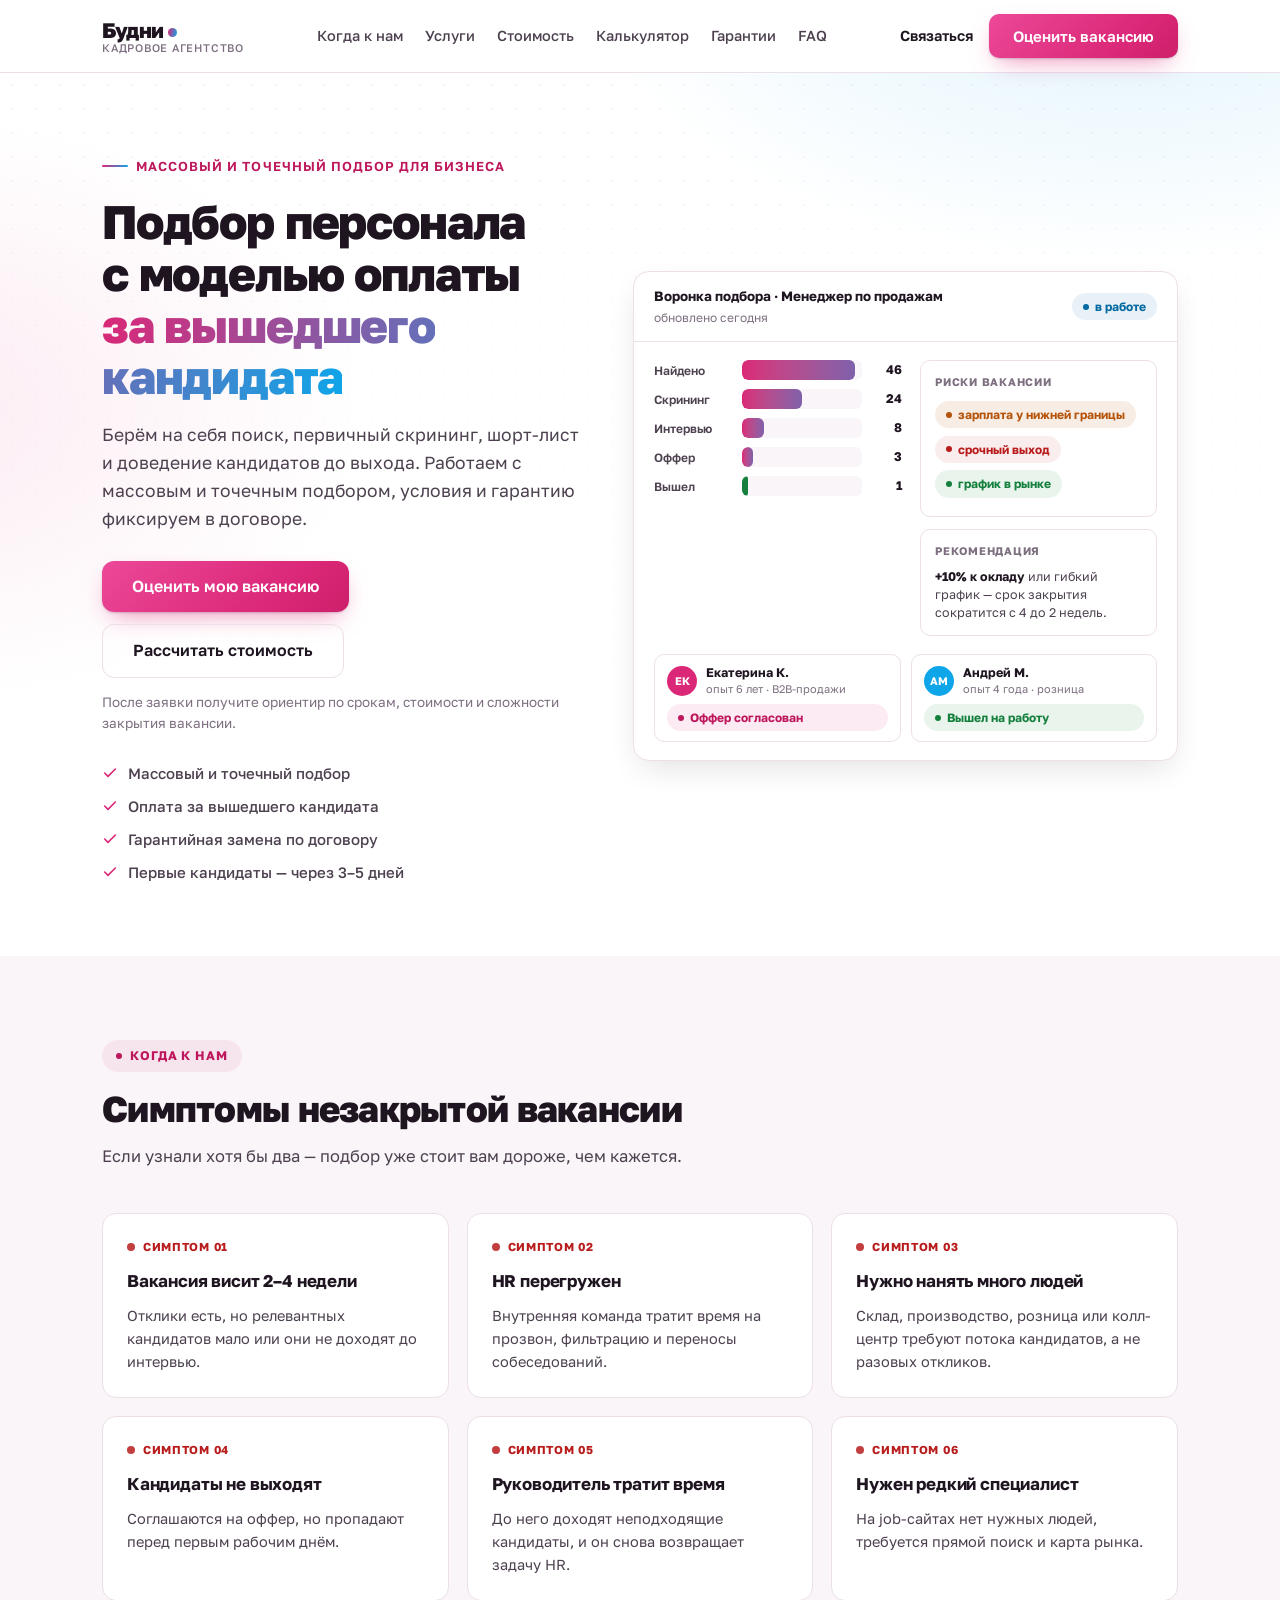
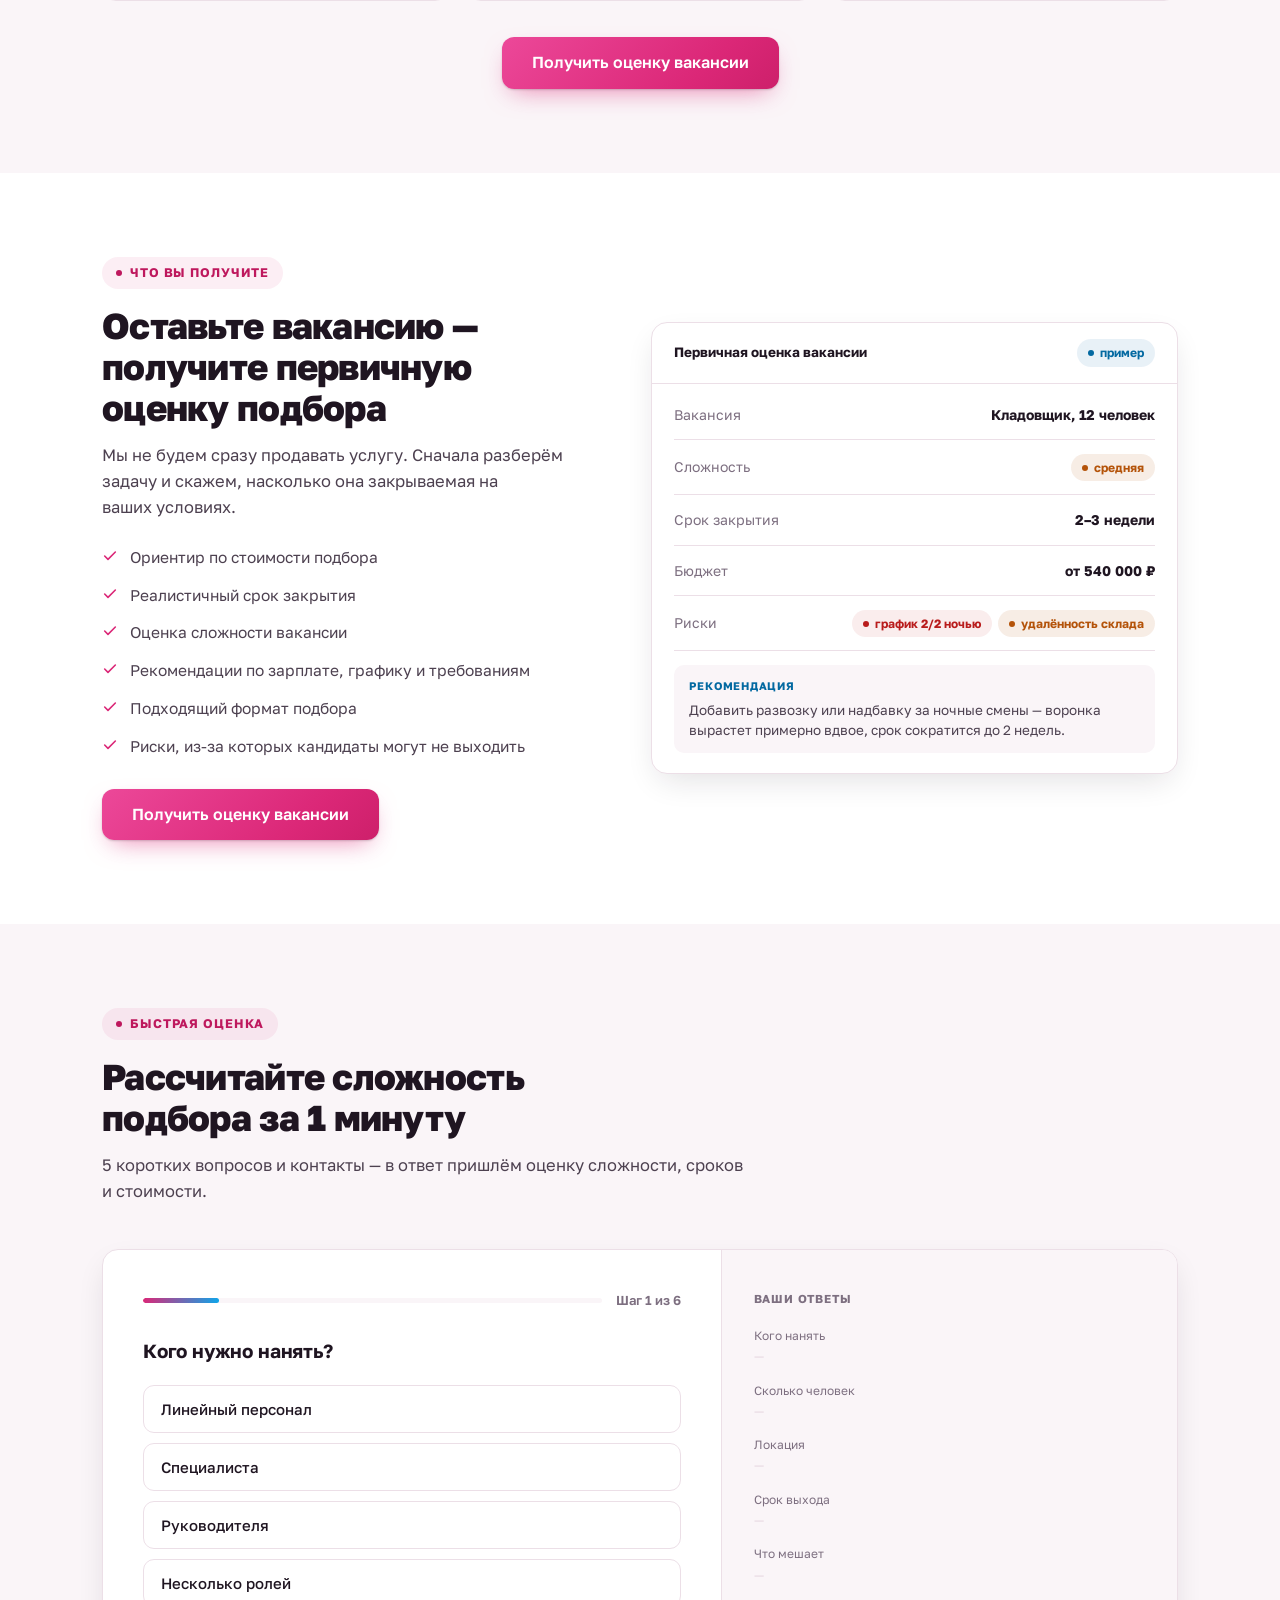
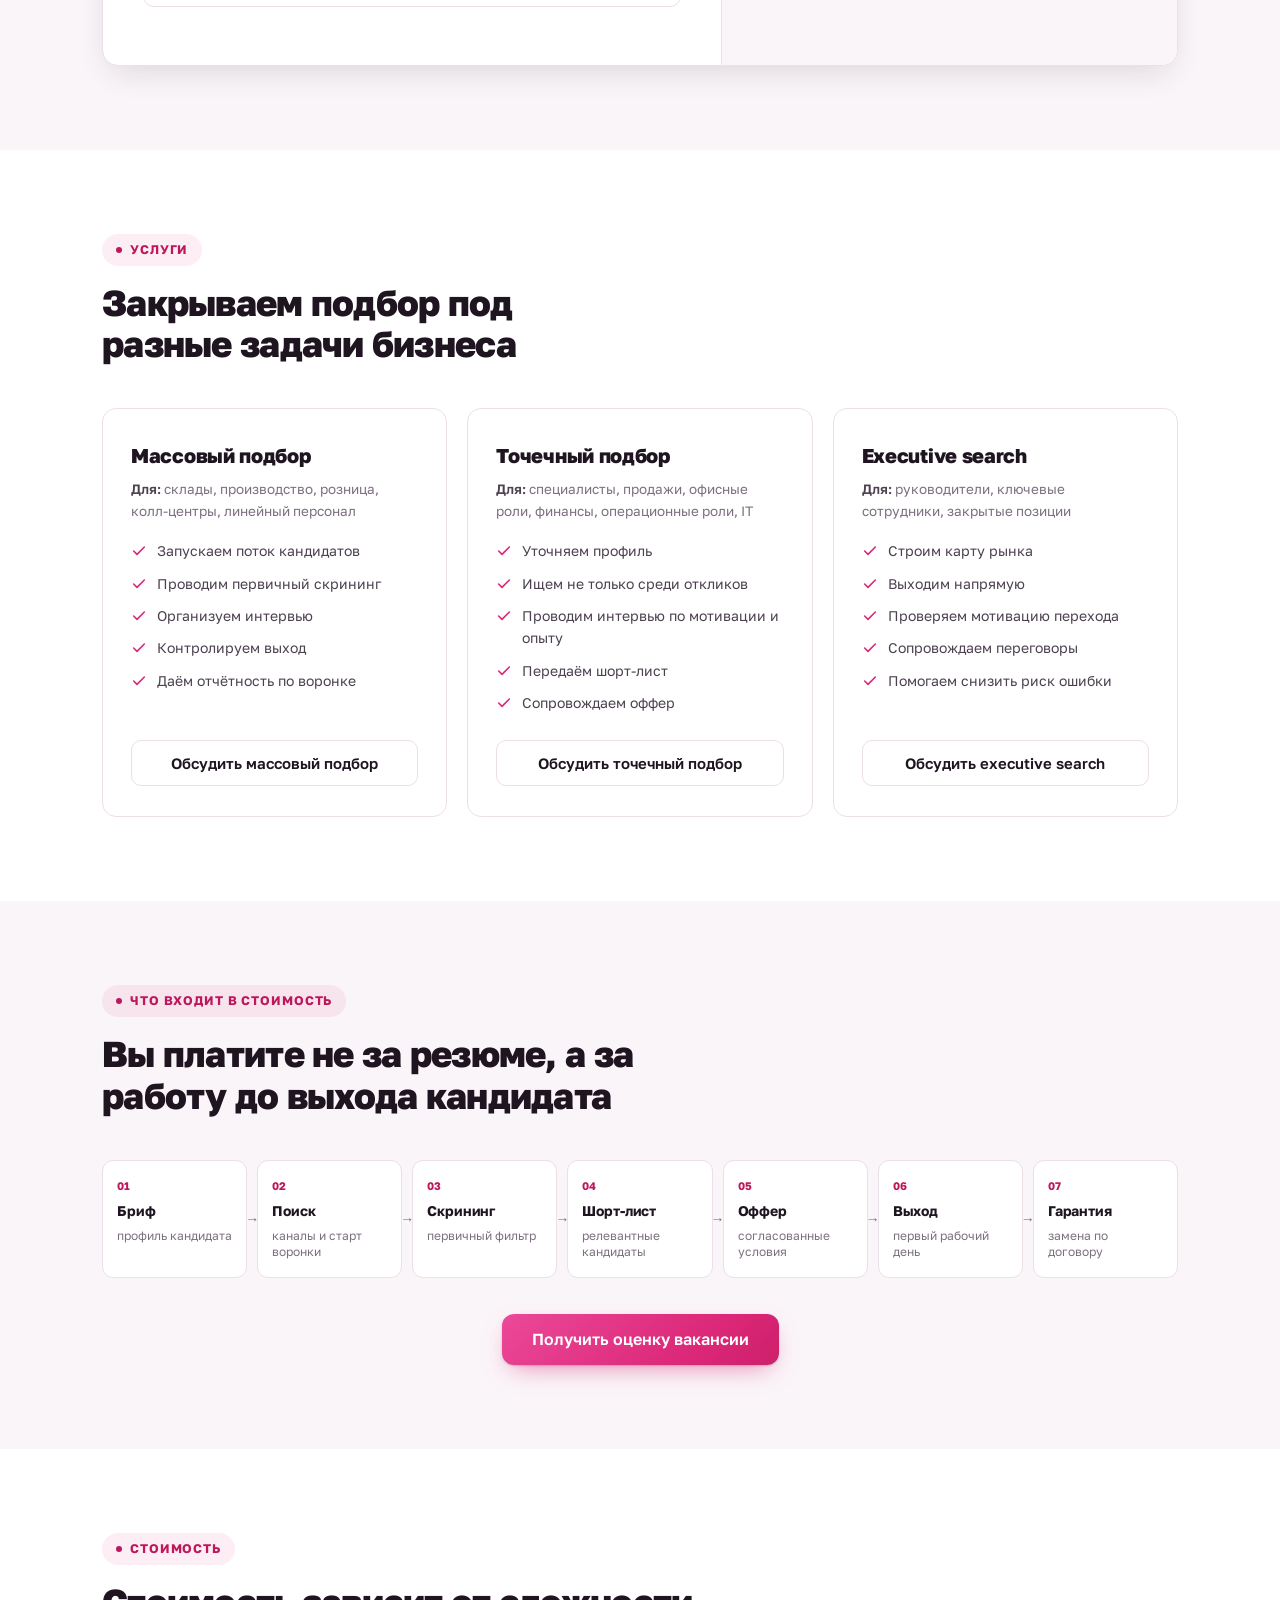
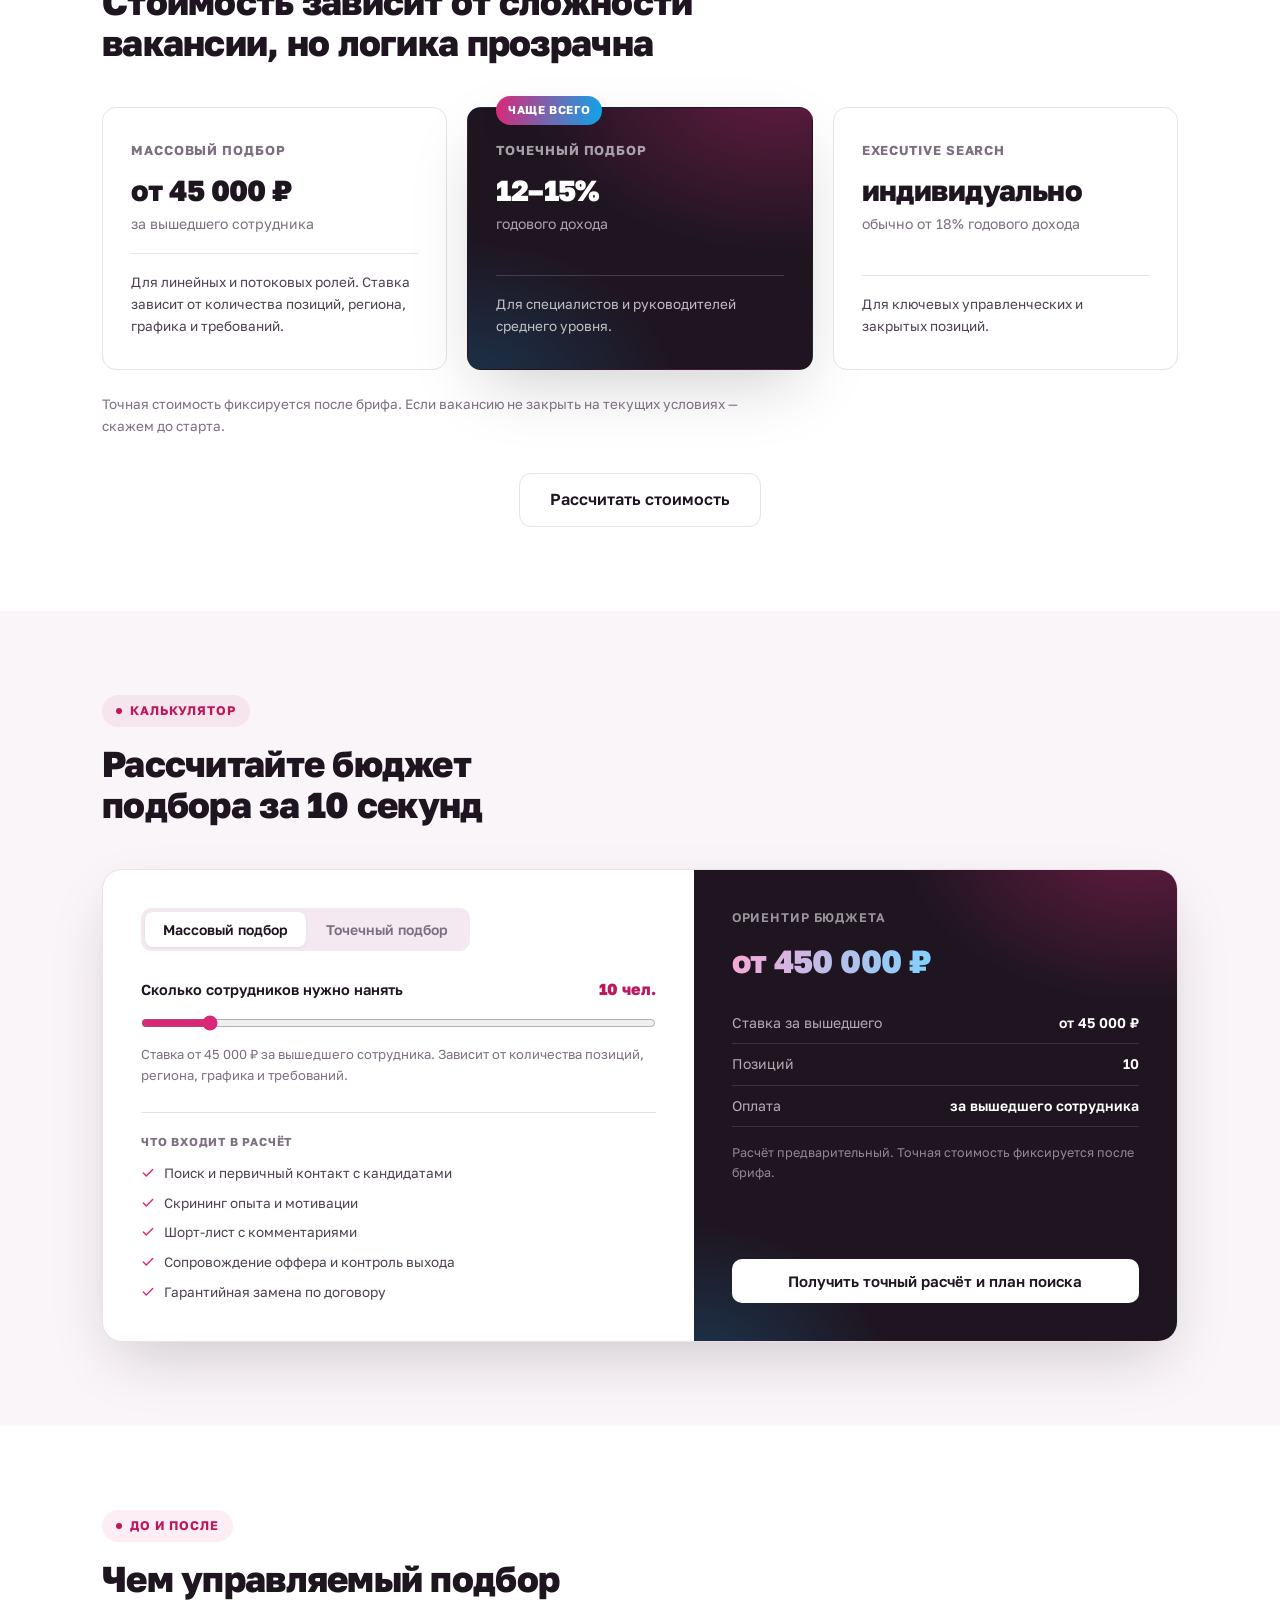
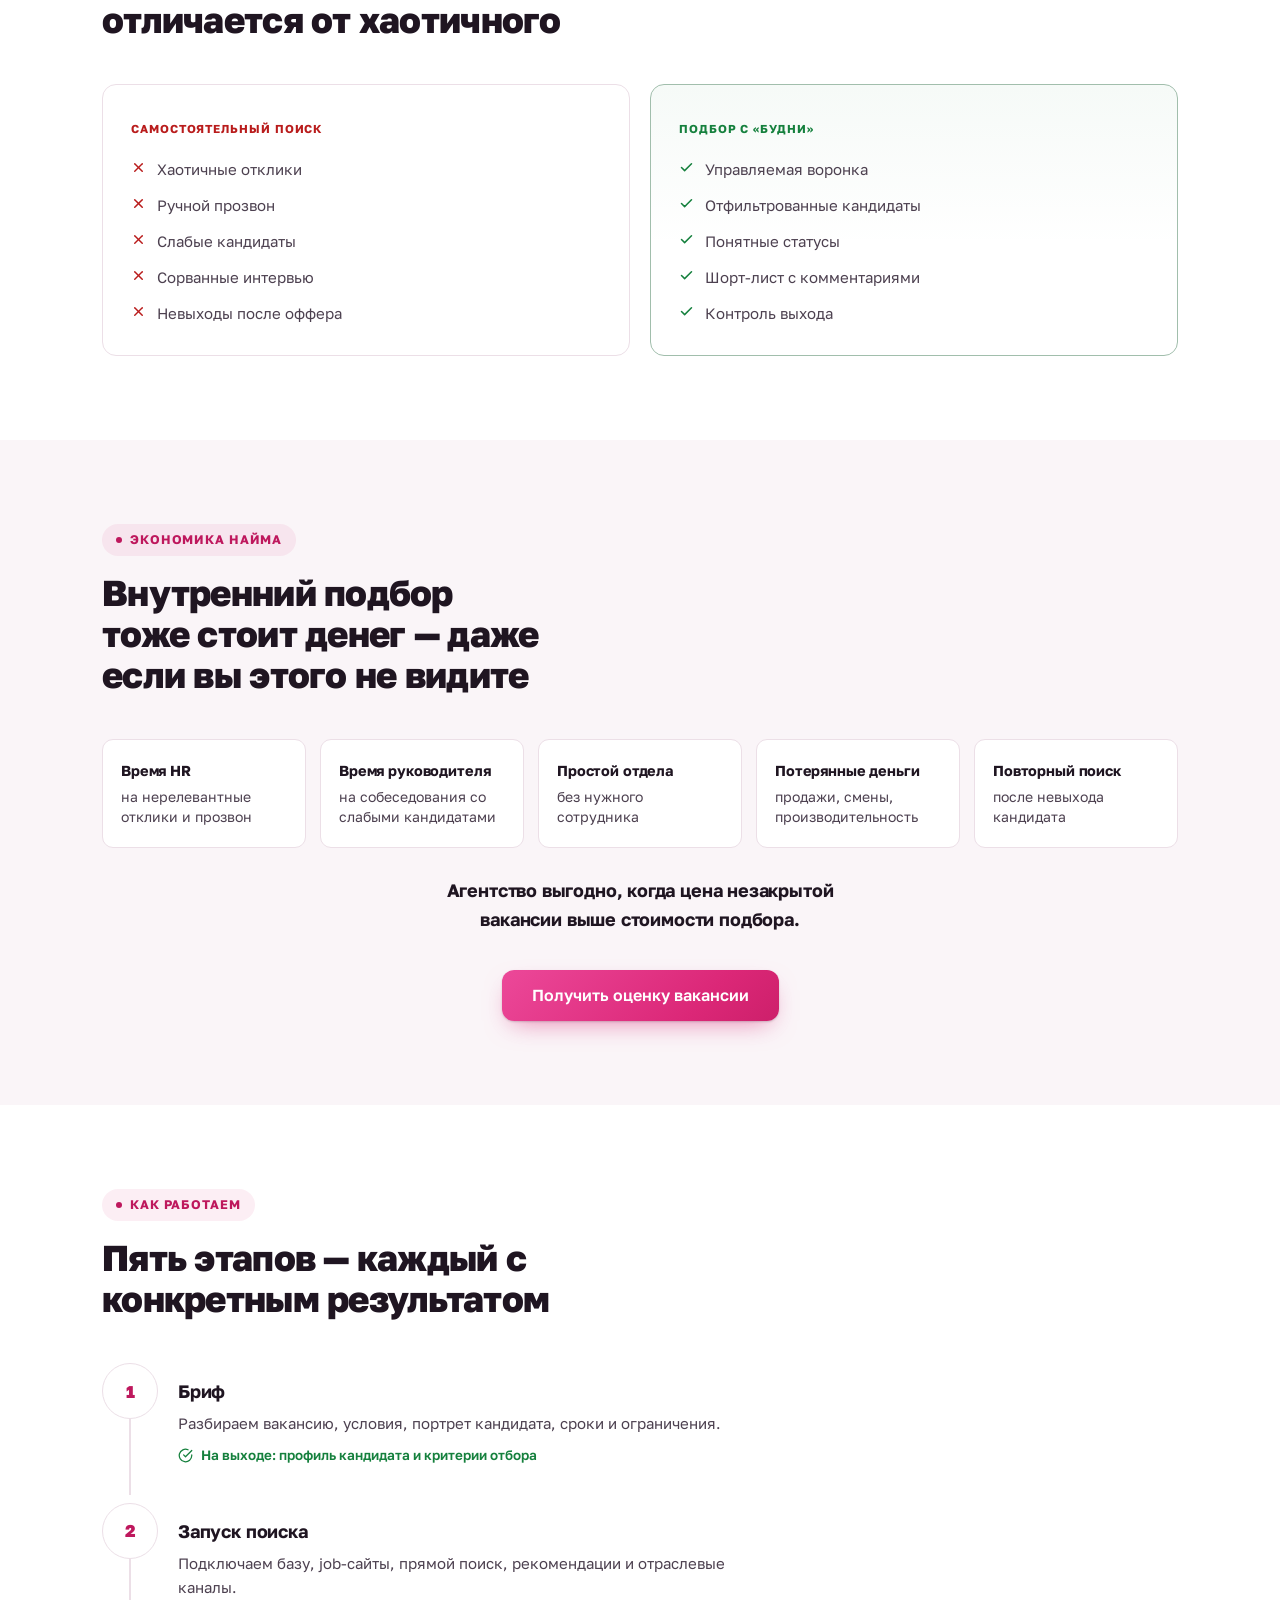
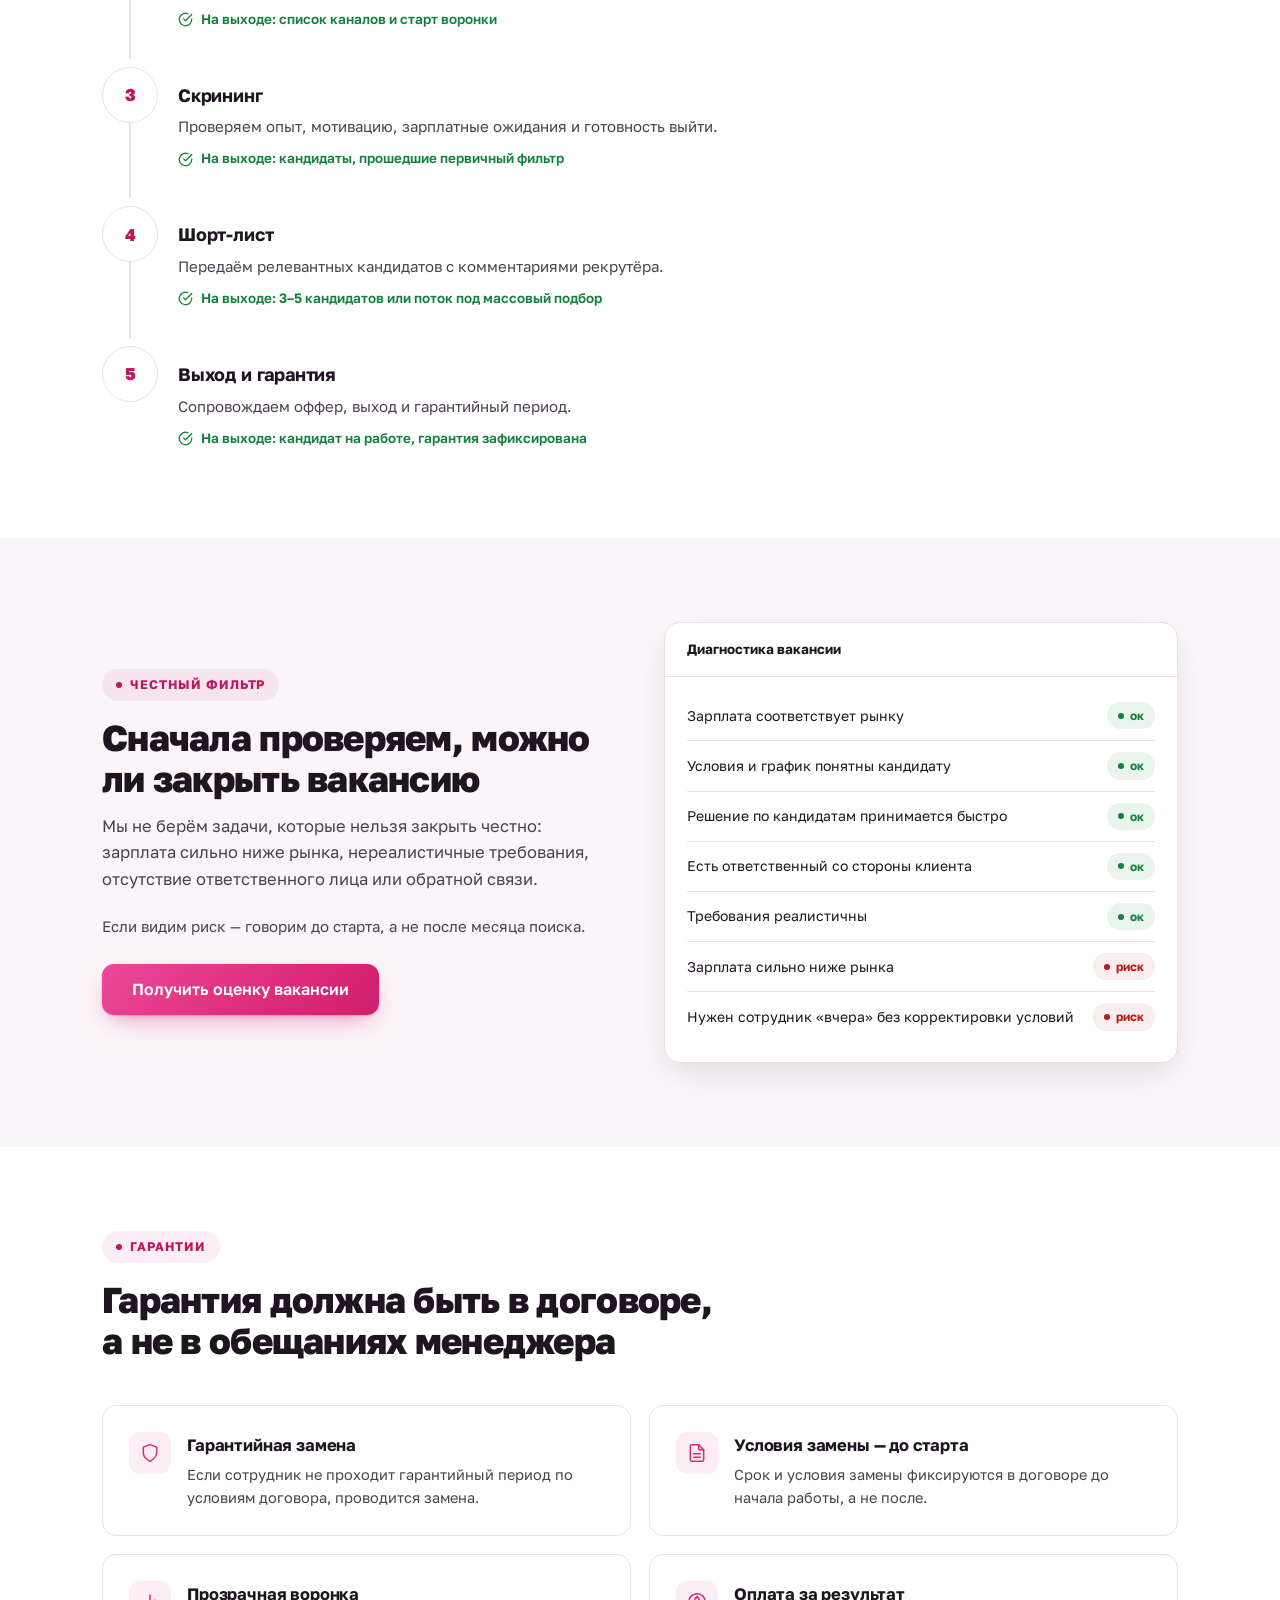
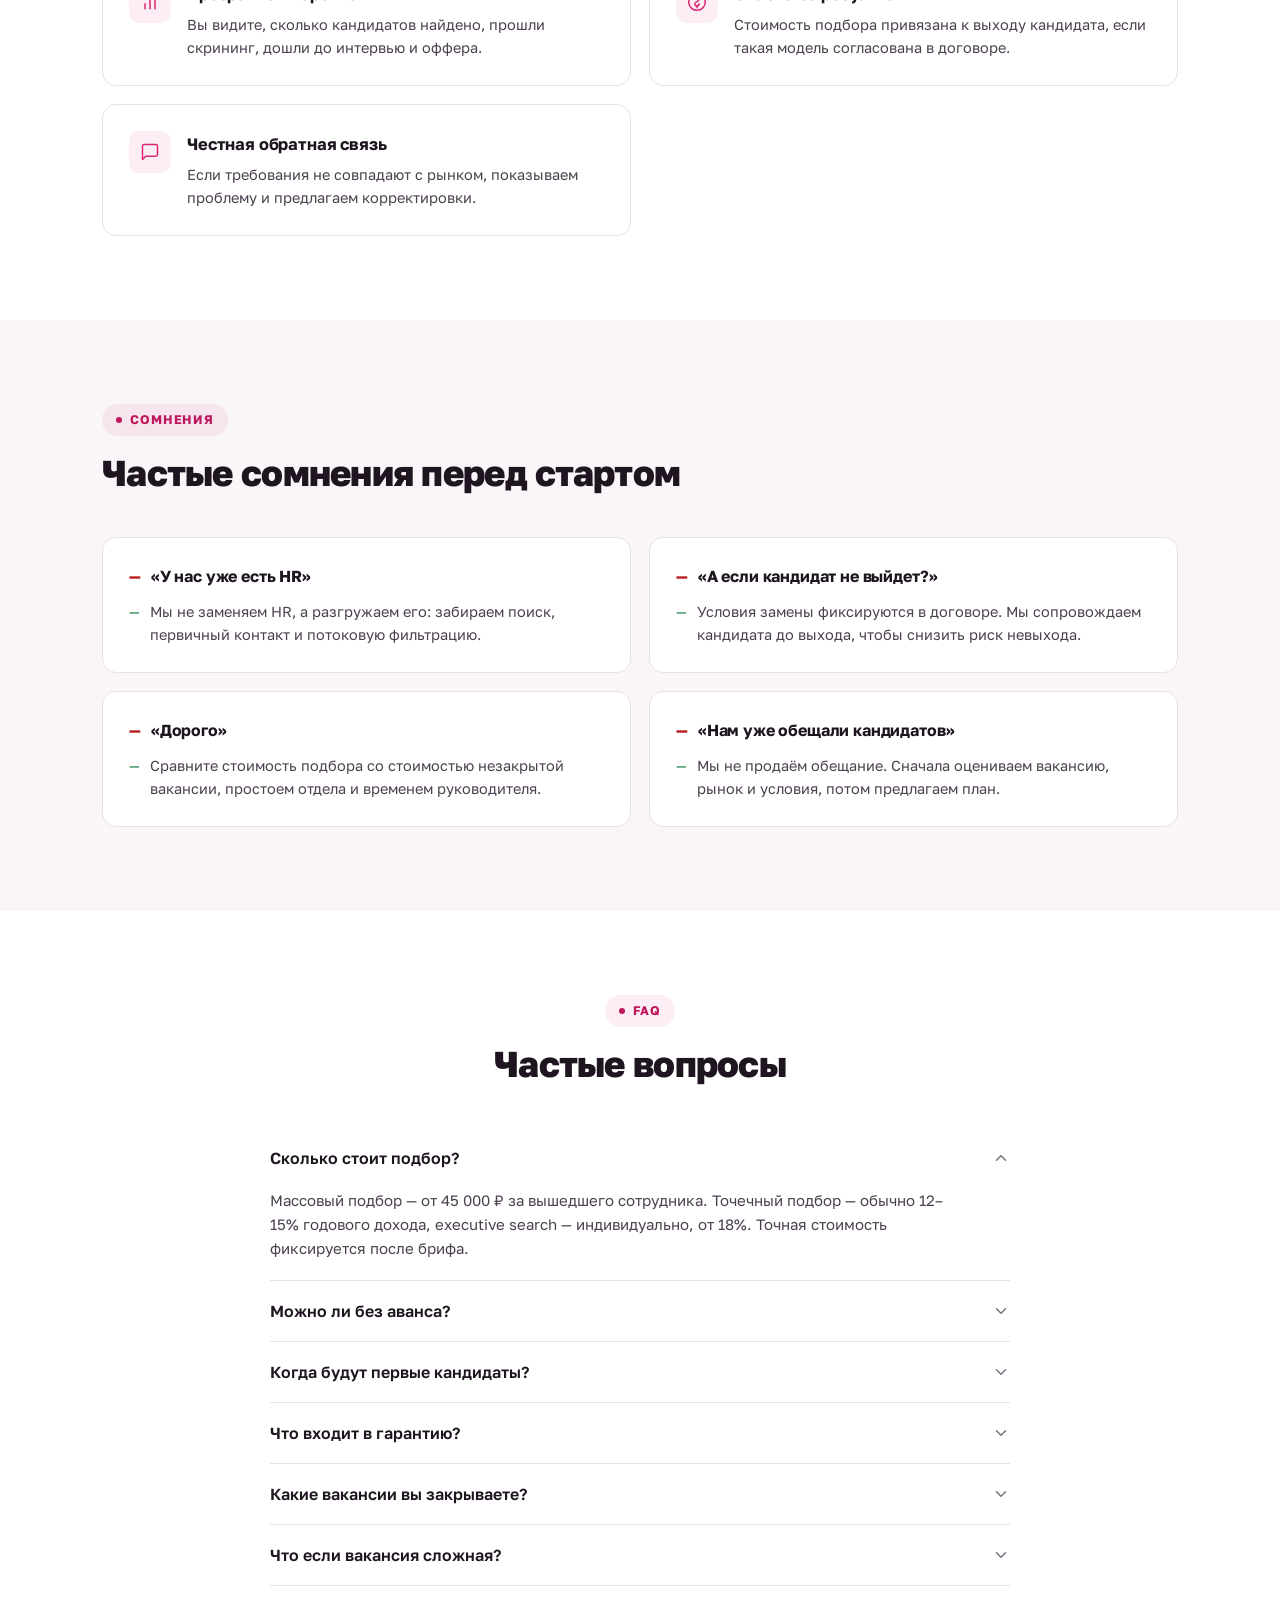
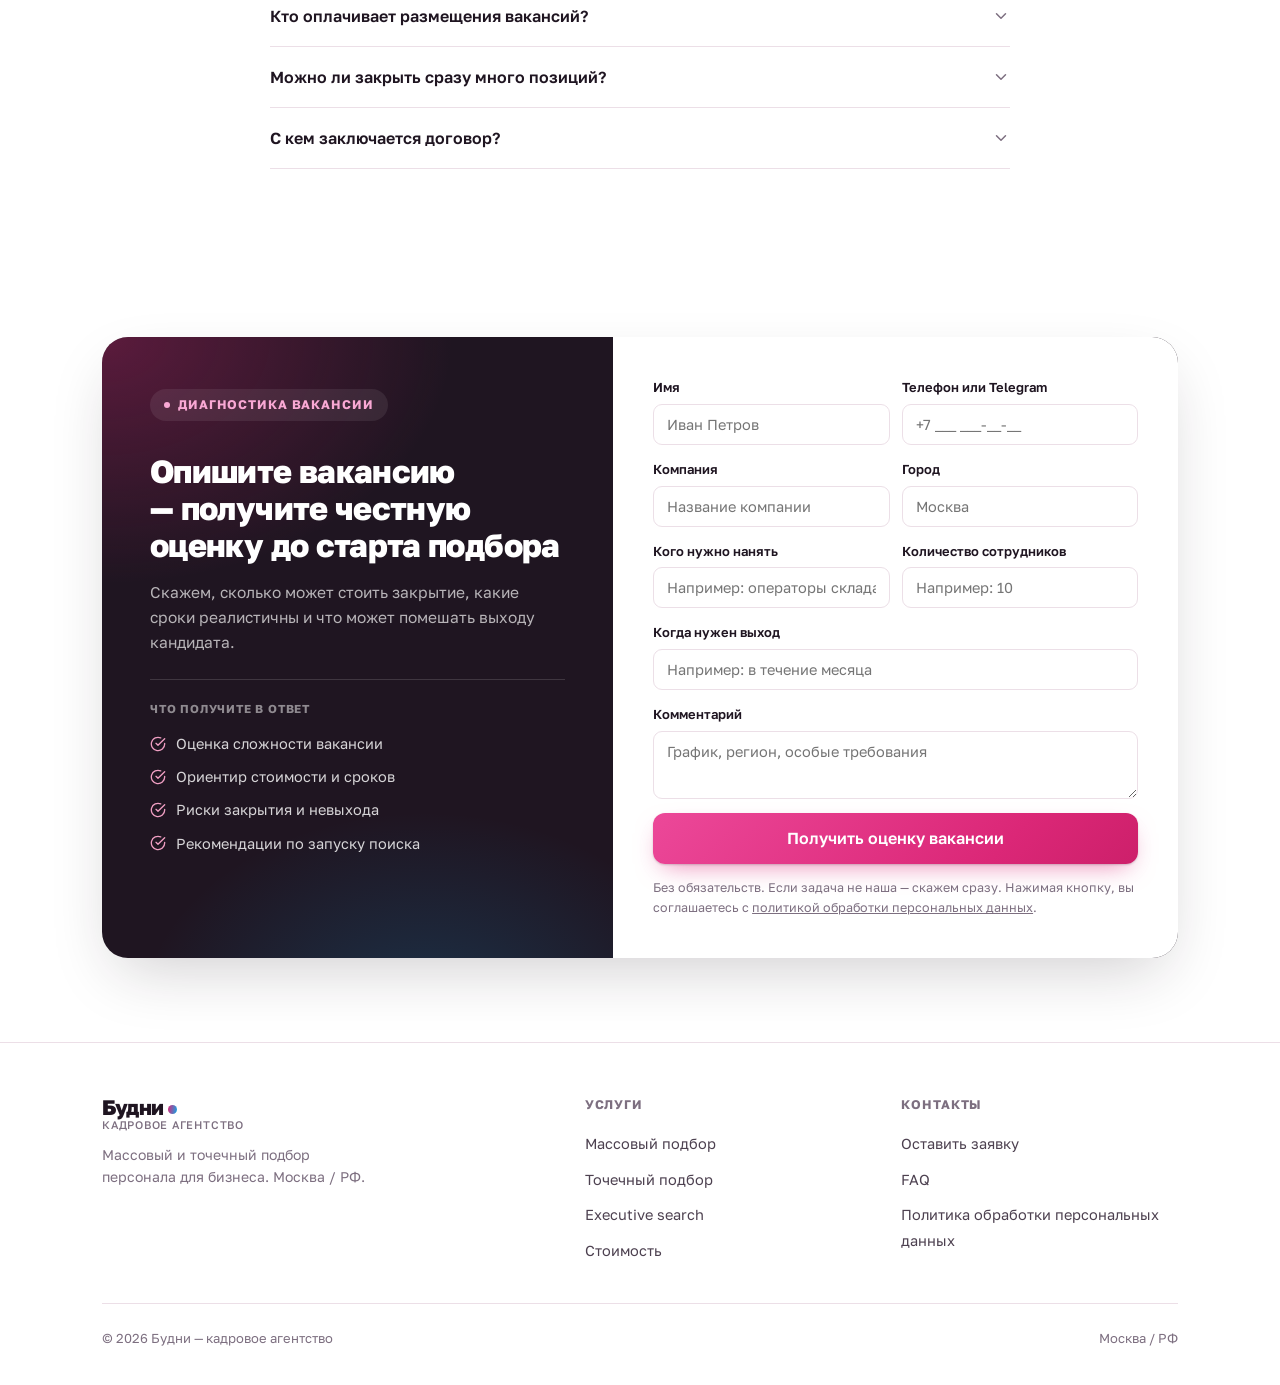
==== commit a21eb301: "Implement full audit fixes: leads, analytics, legal, SEO, a11y, UX Top-ranked items from the six-rol" ====
--- a/index.html
+++ b/index.html
@@ -9,10 +9,15 @@
   <meta property="og:title" content="Будни — подбор персонала с оплатой за вышедшего кандидата">
   <meta property="og:description" content="Берём на себя поиск, скрининг, шорт-лист и доведение кандидатов до выхода. Условия и гарантию фиксируем в договоре.">
   <meta property="og:locale" content="ru_RU">
+  <meta property="og:url" content="https://oksana15476-design.github.io/budni/">
+  <meta property="og:image" content="https://oksana15476-design.github.io/budni/assets/og-image.png">
+  <meta property="og:image:width" content="1200">
+  <meta property="og:image:height" content="630">
+  <meta name="twitter:card" content="summary_large_image">
+  <meta name="twitter:image" content="https://oksana15476-design.github.io/budni/assets/og-image.png">
+  <link rel="canonical" href="https://oksana15476-design.github.io/budni/">
   <link rel="icon" href="data:image/svg+xml,%3Csvg xmlns='http://www.w3.org/2000/svg' viewBox='0 0 32 32'%3E%3Crect width='32' height='32' rx='7' fill='%23db2777'/%3E%3Ctext x='16' y='23' font-family='Arial, sans-serif' font-size='19' font-weight='800' fill='%23fff' text-anchor='middle'%3E%D0%91%3C/text%3E%3C/svg%3E">
-  <link rel="preconnect" href="https://fonts.googleapis.com">
-  <link rel="preconnect" href="https://fonts.gstatic.com" crossorigin>
-  <link href="https://fonts.googleapis.com/css2?family=Golos+Text:wght@400;500;600;700;800&display=swap" rel="stylesheet">
+  <link rel="stylesheet" href="fonts/golos.css">
   <link rel="stylesheet" href="css/styles.css">
   <script type="application/ld+json">
   {
@@ -104,8 +109,20 @@
       <div class="header-cta">
         <a class="header-link" href="#contact">Связаться</a>
         <a class="btn btn-primary" href="#contact">Оценить вакансию</a>
-      </div>
-    </div>
+        <button class="nav-toggle" id="nav-toggle" type="button" aria-label="Меню" aria-expanded="false" aria-controls="mobile-nav">
+          <svg width="22" height="22" viewBox="0 0 24 24" fill="none" stroke="currentColor" stroke-width="2" stroke-linecap="round" aria-hidden="true"><line x1="3" y1="6" x2="21" y2="6"/><line x1="3" y1="12" x2="21" y2="12"/><line x1="3" y1="18" x2="21" y2="18"/></svg>
+        </button>
+      </div>
+    </div>
+    <nav class="mobile-nav" id="mobile-nav">
+      <a href="#pains">Когда к нам</a>
+      <a href="#services">Услуги</a>
+      <a href="#pricing">Стоимость</a>
+      <a href="#calculator">Калькулятор</a>
+      <a href="#guarantees">Гарантии</a>
+      <a href="#faq">FAQ</a>
+      <a href="#contact">Связаться</a>
+    </nav>
   </header>
 
   <!-- ===== Hero ===== -->
@@ -124,6 +141,7 @@
           <div class="hero-point"><svg width="16" height="16" aria-hidden="true"><use href="#i-check"/></svg>Массовый и точечный подбор</div>
           <div class="hero-point"><svg width="16" height="16" aria-hidden="true"><use href="#i-check"/></svg>Оплата за вышедшего кандидата</div>
           <div class="hero-point"><svg width="16" height="16" aria-hidden="true"><use href="#i-check"/></svg>Гарантийная замена по договору</div>
+          <div class="hero-point"><svg width="16" height="16" aria-hidden="true"><use href="#i-check"/></svg>Первые кандидаты — через 3–5 дней</div>
         </div>
       </div>
       <div class="dash reveal" aria-hidden="true">
@@ -242,7 +260,7 @@
         </div>
       </div>
       <div class="section-cta reveal">
-        <a class="btn btn-primary btn-lg" href="#contact">Узнать, закрываем ли вашу вакансию</a>
+        <a class="btn btn-primary btn-lg" href="#contact">Получить оценку вакансии</a>
       </div>
     </div>
   </section>
@@ -308,7 +326,7 @@
       <div class="section-head reveal">
         <div class="section-kicker">Быстрая оценка</div>
         <h2 class="section-title">Рассчитайте сложность подбора за 1 минуту</h2>
-        <p class="section-sub">5 коротких вопросов — в ответ пришлём оценку сложности, сроков и стоимости.</p>
+        <p class="section-sub">5 коротких вопросов и контакты — в ответ пришлём оценку сложности, сроков и стоимости.</p>
       </div>
       <div class="quiz-card reveal" id="quiz-card">
         <div class="quiz-main">
@@ -371,6 +389,7 @@
             </div>
             <form class="contact-form" data-quiz-step="5" id="quiz-form" hidden>
               <div class="quiz-q">Куда отправить оценку?</div>
+              <div class="hp-field" aria-hidden="true"><label>Не заполняйте это поле<input type="text" name="website" tabindex="-1" autocomplete="off"></label></div>
               <div class="form-row">
                 <div class="field">
                   <label for="qz-name">Имя</label>
@@ -523,7 +542,7 @@
         </div>
       </div>
       <div class="section-cta reveal">
-        <a class="btn btn-primary btn-lg" href="#contact">Получить стоимость под мою вакансию</a>
+        <a class="btn btn-primary btn-lg" href="#contact">Получить оценку вакансии</a>
       </div>
     </div>
   </section>
@@ -556,7 +575,7 @@
           <div class="price-note">Для ключевых управленческих и закрытых позиций.</div>
         </div>
       </div>
-      <p class="price-disclaimer reveal">Точная стоимость фиксируется после брифа. Если вакансия не закрываемая на текущих условиях — скажем до старта.</p>
+      <p class="price-disclaimer reveal">Точная стоимость фиксируется после брифа. Если вакансию не закрыть на текущих условиях — скажем до старта.</p>
       <div class="section-cta reveal">
         <a class="btn btn-ghost btn-lg" href="#calculator">Рассчитать стоимость</a>
       </div>
@@ -568,7 +587,7 @@
     <div class="wrap">
       <div class="section-head reveal">
         <div class="section-kicker">Калькулятор</div>
-        <h2 class="section-title">Прикиньте бюджет подбора за 10 секунд</h2>
+        <h2 class="section-title">Рассчитайте бюджет подбора за 10 секунд</h2>
       </div>
       <div class="calc-card reveal" id="calc-card">
         <div class="calc-controls">
@@ -621,11 +640,12 @@
             <button type="button" class="btn btn-on-dark" id="calc-cta">Получить точный расчёт и план поиска</button>
             <form class="calc-form" id="calc-form" hidden>
               <div class="calc-form-summary">Вы выбрали: <b id="calc-summary"></b></div>
+              <div class="hp-field" aria-hidden="true"><label>Не заполняйте это поле<input type="text" name="website" tabindex="-1" autocomplete="off"></label></div>
               <input type="text" name="name" placeholder="Имя" required aria-label="Имя">
               <input type="text" name="contact" placeholder="Телефон или Telegram" required aria-label="Телефон или Telegram">
               <input type="text" name="company" placeholder="Компания" aria-label="Компания">
               <button type="submit" class="btn btn-on-dark">Получить точный расчёт и план поиска</button>
-              <span class="form-note">Нажимая кнопку, вы соглашаетесь с политикой обработки персональных данных.</span>
+              <span class="form-note">Нажимая кнопку, вы соглашаетесь с <a href="privacy.html" target="_blank" rel="noopener">политикой обработки персональных данных</a>.</span>
             </form>
           </div>
           <div class="form-success calc-success" id="calc-success" hidden>
@@ -701,7 +721,7 @@
       </div>
       <p class="cost-final reveal">Агентство выгодно, когда цена незакрытой вакансии выше стоимости подбора.</p>
       <div class="section-cta reveal">
-        <a class="btn btn-primary btn-lg" href="#contact">Проверить, выгодно ли подключать агентство</a>
+        <a class="btn btn-primary btn-lg" href="#contact">Получить оценку вакансии</a>
       </div>
     </div>
   </section>
@@ -763,11 +783,11 @@
     <div class="wrap filter-grid">
       <div class="reveal">
         <div class="section-kicker">Честный фильтр</div>
-        <h2 class="section-title">Сначала проверяем, закрываема ли вакансия</h2>
+        <h2 class="section-title">Сначала проверяем, можно ли закрыть вакансию</h2>
         <p class="section-sub">Мы не берём задачи, которые нельзя закрыть честно: зарплата сильно ниже рынка, нереалистичные требования, отсутствие ответственного лица или обратной связи.</p>
         <p class="filter-note">Если видим риск — говорим до старта, а не после месяца поиска.</p>
         <div style="margin-top: 26px">
-          <a class="btn btn-primary btn-lg" href="#contact">Понять, закрываема ли моя вакансия</a>
+          <a class="btn btn-primary btn-lg" href="#contact">Получить оценку вакансии</a>
         </div>
       </div>
       <div class="filter-check reveal" aria-hidden="true">
@@ -944,13 +964,6 @@
             <svg class="faq-chevron" width="18" height="18" aria-hidden="true"><use href="#i-chevron"/></svg>
           </button>
           <div class="faq-a"><div class="faq-a-in">Да, это формат массового подбора: поток кандидатов, групповые интервью, контроль выхода и отчётность по воронке.</div></div>
-        </div>
-        <div class="faq-item">
-          <button class="faq-q" aria-expanded="false">
-            Что если кандидат не выйдет?
-            <svg class="faq-chevron" width="18" height="18" aria-hidden="true"><use href="#i-chevron"/></svg>
-          </button>
-          <div class="faq-a"><div class="faq-a-in">Сопровождаем кандидата до первого рабочего дня и держим связь после оффера. Если выход сорвался — продолжаем поиск, условия замены зафиксированы в договоре.</div></div>
         </div>
         <div class="faq-item">
           <button class="faq-q" aria-expanded="false">
@@ -984,6 +997,7 @@
           </div>
           <div class="cta-form-wrap">
             <form class="contact-form" id="lead-form">
+              <div class="hp-field" aria-hidden="true"><label>Не заполняйте это поле<input type="text" name="website" tabindex="-1" autocomplete="off"></label></div>
               <div class="form-row">
                 <div class="field">
                   <label for="f-name">Имя</label>
@@ -1023,7 +1037,7 @@
                 <textarea id="f-comment" name="comment" placeholder="График, регион, особые требования"></textarea>
               </div>
               <button type="submit" class="btn btn-primary btn-lg btn-block">Получить оценку вакансии</button>
-              <span class="form-note">Без обязательств. Если задача не наша — скажем сразу. Нажимая кнопку, вы соглашаетесь с политикой обработки персональных данных.</span>
+              <span class="form-note">Без обязательств. Если задача не наша — скажем сразу. Нажимая кнопку, вы соглашаетесь с <a href="privacy.html" target="_blank" rel="noopener">политикой обработки персональных данных</a>.</span>
             </form>
             <div class="form-success" id="lead-success" hidden>
               <div class="success-icon"><svg width="46" height="46" aria-hidden="true"><use href="#i-check-circle"/></svg></div>
@@ -1062,7 +1076,7 @@
           <ul>
             <li><a href="#contact">Оставить заявку</a></li>
             <li><a href="#faq">FAQ</a></li>
-            <li><a href="#contact">Политика обработки персональных данных</a></li>
+            <li><a href="privacy.html">Политика обработки персональных данных</a></li>
           </ul>
         </div>
       </div>
@@ -1076,7 +1090,6 @@
   <!-- ===== Sticky mobile CTA ===== -->
   <div class="sticky-cta">
     <a class="btn btn-primary" href="#contact">Оценить вакансию</a>
-    <a class="btn btn-ghost" href="#contact">Написать</a>
   </div>
 
 </body>
--- a/fonts/golos.css
+++ b/fonts/golos.css
@@ -0,0 +1,180 @@
+/* cyrillic-ext */
+@font-face {
+  font-family: 'Golos Text';
+  font-style: normal;
+  font-weight: 400;
+  font-display: swap;
+  src: url(./q5uCsoe9Lv5t7Meb31EcEx58hLxR.woff2) format('woff2');
+  unicode-range: U+0460-052F, U+1C80-1C8A, U+20B4, U+2DE0-2DFF, U+A640-A69F, U+FE2E-FE2F;
+}
+/* cyrillic */
+@font-face {
+  font-family: 'Golos Text';
+  font-style: normal;
+  font-weight: 400;
+  font-display: swap;
+  src: url(./q5uCsoe9Lv5t7Meb31EcExd8hLxR.woff2) format('woff2');
+  unicode-range: U+0301, U+0400-045F, U+0490-0491, U+04B0-04B1, U+2116;
+}
+/* latin-ext */
+@font-face {
+  font-family: 'Golos Text';
+  font-style: normal;
+  font-weight: 400;
+  font-display: swap;
+  src: url(./q5uCsoe9Lv5t7Meb31EcEx18hLxR.woff2) format('woff2');
+  unicode-range: U+0100-02BA, U+02BD-02C5, U+02C7-02CC, U+02CE-02D7, U+02DD-02FF, U+0304, U+0308, U+0329, U+1D00-1DBF, U+1E00-1E9F, U+1EF2-1EFF, U+2020, U+20A0-20AB, U+20AD-20C0, U+2113, U+2C60-2C7F, U+A720-A7FF;
+}
+/* latin */
+@font-face {
+  font-family: 'Golos Text';
+  font-style: normal;
+  font-weight: 400;
+  font-display: swap;
+  src: url(./q5uCsoe9Lv5t7Meb31EcExN8hA.woff2) format('woff2');
+  unicode-range: U+0000-00FF, U+0131, U+0152-0153, U+02BB-02BC, U+02C6, U+02DA, U+02DC, U+0304, U+0308, U+0329, U+2000-206F, U+20AC, U+2122, U+2191, U+2193, U+2212, U+2215, U+FEFF, U+FFFD;
+}
+/* cyrillic-ext */
+@font-face {
+  font-family: 'Golos Text';
+  font-style: normal;
+  font-weight: 500;
+  font-display: swap;
+  src: url(./q5uCsoe9Lv5t7Meb31EcEx58hLxR.woff2) format('woff2');
+  unicode-range: U+0460-052F, U+1C80-1C8A, U+20B4, U+2DE0-2DFF, U+A640-A69F, U+FE2E-FE2F;
+}
+/* cyrillic */
+@font-face {
+  font-family: 'Golos Text';
+  font-style: normal;
+  font-weight: 500;
+  font-display: swap;
+  src: url(./q5uCsoe9Lv5t7Meb31EcExd8hLxR.woff2) format('woff2');
+  unicode-range: U+0301, U+0400-045F, U+0490-0491, U+04B0-04B1, U+2116;
+}
+/* latin-ext */
+@font-face {
+  font-family: 'Golos Text';
+  font-style: normal;
+  font-weight: 500;
+  font-display: swap;
+  src: url(./q5uCsoe9Lv5t7Meb31EcEx18hLxR.woff2) format('woff2');
+  unicode-range: U+0100-02BA, U+02BD-02C5, U+02C7-02CC, U+02CE-02D7, U+02DD-02FF, U+0304, U+0308, U+0329, U+1D00-1DBF, U+1E00-1E9F, U+1EF2-1EFF, U+2020, U+20A0-20AB, U+20AD-20C0, U+2113, U+2C60-2C7F, U+A720-A7FF;
+}
+/* latin */
+@font-face {
+  font-family: 'Golos Text';
+  font-style: normal;
+  font-weight: 500;
+  font-display: swap;
+  src: url(./q5uCsoe9Lv5t7Meb31EcExN8hA.woff2) format('woff2');
+  unicode-range: U+0000-00FF, U+0131, U+0152-0153, U+02BB-02BC, U+02C6, U+02DA, U+02DC, U+0304, U+0308, U+0329, U+2000-206F, U+20AC, U+2122, U+2191, U+2193, U+2212, U+2215, U+FEFF, U+FFFD;
+}
+/* cyrillic-ext */
+@font-face {
+  font-family: 'Golos Text';
+  font-style: normal;
+  font-weight: 600;
+  font-display: swap;
+  src: url(./q5uCsoe9Lv5t7Meb31EcEx58hLxR.woff2) format('woff2');
+  unicode-range: U+0460-052F, U+1C80-1C8A, U+20B4, U+2DE0-2DFF, U+A640-A69F, U+FE2E-FE2F;
+}
+/* cyrillic */
+@font-face {
+  font-family: 'Golos Text';
+  font-style: normal;
+  font-weight: 600;
+  font-display: swap;
+  src: url(./q5uCsoe9Lv5t7Meb31EcExd8hLxR.woff2) format('woff2');
+  unicode-range: U+0301, U+0400-045F, U+0490-0491, U+04B0-04B1, U+2116;
+}
+/* latin-ext */
+@font-face {
+  font-family: 'Golos Text';
+  font-style: normal;
+  font-weight: 600;
+  font-display: swap;
+  src: url(./q5uCsoe9Lv5t7Meb31EcEx18hLxR.woff2) format('woff2');
+  unicode-range: U+0100-02BA, U+02BD-02C5, U+02C7-02CC, U+02CE-02D7, U+02DD-02FF, U+0304, U+0308, U+0329, U+1D00-1DBF, U+1E00-1E9F, U+1EF2-1EFF, U+2020, U+20A0-20AB, U+20AD-20C0, U+2113, U+2C60-2C7F, U+A720-A7FF;
+}
+/* latin */
+@font-face {
+  font-family: 'Golos Text';
+  font-style: normal;
+  font-weight: 600;
+  font-display: swap;
+  src: url(./q5uCsoe9Lv5t7Meb31EcExN8hA.woff2) format('woff2');
+  unicode-range: U+0000-00FF, U+0131, U+0152-0153, U+02BB-02BC, U+02C6, U+02DA, U+02DC, U+0304, U+0308, U+0329, U+2000-206F, U+20AC, U+2122, U+2191, U+2193, U+2212, U+2215, U+FEFF, U+FFFD;
+}
+/* cyrillic-ext */
+@font-face {
+  font-family: 'Golos Text';
+  font-style: normal;
+  font-weight: 700;
+  font-display: swap;
+  src: url(./q5uCsoe9Lv5t7Meb31EcEx58hLxR.woff2) format('woff2');
+  unicode-range: U+0460-052F, U+1C80-1C8A, U+20B4, U+2DE0-2DFF, U+A640-A69F, U+FE2E-FE2F;
+}
+/* cyrillic */
+@font-face {
+  font-family: 'Golos Text';
+  font-style: normal;
+  font-weight: 700;
+  font-display: swap;
+  src: url(./q5uCsoe9Lv5t7Meb31EcExd8hLxR.woff2) format('woff2');
+  unicode-range: U+0301, U+0400-045F, U+0490-0491, U+04B0-04B1, U+2116;
+}
+/* latin-ext */
+@font-face {
+  font-family: 'Golos Text';
+  font-style: normal;
+  font-weight: 700;
+  font-display: swap;
+  src: url(./q5uCsoe9Lv5t7Meb31EcEx18hLxR.woff2) format('woff2');
+  unicode-range: U+0100-02BA, U+02BD-02C5, U+02C7-02CC, U+02CE-02D7, U+02DD-02FF, U+0304, U+0308, U+0329, U+1D00-1DBF, U+1E00-1E9F, U+1EF2-1EFF, U+2020, U+20A0-20AB, U+20AD-20C0, U+2113, U+2C60-2C7F, U+A720-A7FF;
+}
+/* latin */
+@font-face {
+  font-family: 'Golos Text';
+  font-style: normal;
+  font-weight: 700;
+  font-display: swap;
+  src: url(./q5uCsoe9Lv5t7Meb31EcExN8hA.woff2) format('woff2');
+  unicode-range: U+0000-00FF, U+0131, U+0152-0153, U+02BB-02BC, U+02C6, U+02DA, U+02DC, U+0304, U+0308, U+0329, U+2000-206F, U+20AC, U+2122, U+2191, U+2193, U+2212, U+2215, U+FEFF, U+FFFD;
+}
+/* cyrillic-ext */
+@font-face {
+  font-family: 'Golos Text';
+  font-style: normal;
+  font-weight: 800;
+  font-display: swap;
+  src: url(./q5uCsoe9Lv5t7Meb31EcEx58hLxR.woff2) format('woff2');
+  unicode-range: U+0460-052F, U+1C80-1C8A, U+20B4, U+2DE0-2DFF, U+A640-A69F, U+FE2E-FE2F;
+}
+/* cyrillic */
+@font-face {
+  font-family: 'Golos Text';
+  font-style: normal;
+  font-weight: 800;
+  font-display: swap;
+  src: url(./q5uCsoe9Lv5t7Meb31EcExd8hLxR.woff2) format('woff2');
+  unicode-range: U+0301, U+0400-045F, U+0490-0491, U+04B0-04B1, U+2116;
+}
+/* latin-ext */
+@font-face {
+  font-family: 'Golos Text';
+  font-style: normal;
+  font-weight: 800;
+  font-display: swap;
+  src: url(./q5uCsoe9Lv5t7Meb31EcEx18hLxR.woff2) format('woff2');
+  unicode-range: U+0100-02BA, U+02BD-02C5, U+02C7-02CC, U+02CE-02D7, U+02DD-02FF, U+0304, U+0308, U+0329, U+1D00-1DBF, U+1E00-1E9F, U+1EF2-1EFF, U+2020, U+20A0-20AB, U+20AD-20C0, U+2113, U+2C60-2C7F, U+A720-A7FF;
+}
+/* latin */
+@font-face {
+  font-family: 'Golos Text';
+  font-style: normal;
+  font-weight: 800;
+  font-display: swap;
+  src: url(./q5uCsoe9Lv5t7Meb31EcExN8hA.woff2) format('woff2');
+  unicode-range: U+0000-00FF, U+0131, U+0152-0153, U+02BB-02BC, U+02C6, U+02DA, U+02DC, U+0304, U+0308, U+0329, U+2000-206F, U+20AC, U+2122, U+2191, U+2193, U+2212, U+2215, U+FEFF, U+FFFD;
+}
--- a/css/styles.css
+++ b/css/styles.css
@@ -71,6 +71,29 @@
 .header-cta { display: flex; align-items: center; gap: 16px; flex-shrink: 0; }
 .header-link { color: var(--ink); text-decoration: none; font-weight: 600; font-size: 14.5px; white-space: nowrap; }
 .header-link:hover { color: var(--primary); }
+.nav-toggle {
+  display: none; align-items: center; justify-content: center;
+  background: none; border: none; cursor: pointer; padding: 8px; margin-right: -8px;
+  color: var(--ink); border-radius: 8px;
+}
+.nav-toggle:hover { color: var(--primary); }
+.mobile-nav {
+  display: none; position: absolute; top: 100%; left: 0; right: 0;
+  background: rgba(255, 255, 255, 0.98);
+  backdrop-filter: blur(16px);
+  -webkit-backdrop-filter: blur(16px);
+  border-bottom: 1px solid var(--line); box-shadow: var(--shadow-md);
+  padding: 8px 0 14px;
+}
+.mobile-nav a {
+  display: block; padding: 11px 32px; text-decoration: none;
+  color: var(--ink-soft); font-weight: 500; font-size: 15.5px;
+}
+.mobile-nav a:hover { color: var(--primary); }
+@media (max-width: 900px) {
+  .nav-toggle { display: inline-flex; }
+  .mobile-nav.open { display: block; }
+}
 
 /* ---------- Buttons ---------- */
 .btn {
@@ -111,7 +134,7 @@
 .badge-warn { color: var(--amber); background: rgba(180, 83, 9, 0.1); }
 .badge-risk { color: var(--red); background: rgba(185, 28, 28, 0.08); }
 .badge-info { color: var(--blue); background: color-mix(in srgb, var(--blue) 9%, transparent); }
-.badge-primary { color: var(--primary); background: color-mix(in srgb, var(--primary) 9%, transparent); }
+.badge-primary { color: var(--primary-deep); background: color-mix(in srgb, var(--primary) 9%, transparent); }
 
 /* ---------- Hero ---------- */
 .hero {
@@ -132,7 +155,7 @@
 .hero-kicker {
   display: inline-flex; align-items: center; gap: 8px;
   font-size: 13px; font-weight: 600; letter-spacing: 0.08em; text-transform: uppercase;
-  color: var(--primary); margin-bottom: 20px;
+  color: var(--primary-deep); margin-bottom: 20px;
 }
 .hero-kicker::before { content: ''; width: 26px; height: 2px; background: var(--grad); border-radius: 2px; }
 .hero h1 {
@@ -204,9 +227,9 @@
   padding: 6px 14px; border-radius: 100px;
   background: color-mix(in srgb, var(--primary) 8%, transparent);
   font-size: 12.5px; font-weight: 700; letter-spacing: 0.07em; text-transform: uppercase;
-  color: var(--primary); margin-bottom: 16px;
-}
-.section-kicker::before { content: ''; width: 6px; height: 6px; border-radius: 50%; background: var(--primary); flex-shrink: 0; }
+  color: var(--primary-deep); margin-bottom: 16px;
+}
+.section-kicker::before { content: ''; width: 6px; height: 6px; border-radius: 50%; background: var(--primary-deep); flex-shrink: 0; }
 .section-title {
   font-size: clamp(26px, 2.9vw, 36px); font-weight: 800; letter-spacing: -0.02em;
   line-height: 1.14; margin-bottom: 14px; text-wrap: balance;
@@ -315,7 +338,7 @@
   color: var(--ink-muted); font-size: 14px; z-index: 1;
 }
 .chain-step:last-child::after { display: none; }
-.chain-num { font-size: 11px; font-weight: 700; color: var(--primary); margin-bottom: 6px; }
+.chain-num { font-size: 11px; font-weight: 700; color: var(--primary-deep); margin-bottom: 6px; }
 .chain-step h5 { font-size: 14px; font-weight: 700; letter-spacing: -0.01em; margin-bottom: 5px; }
 .chain-step p { font-size: 12px; color: var(--ink-muted); line-height: 1.4; }
 
@@ -368,7 +391,7 @@
 .calc-range { display: flex; flex-direction: column; gap: 8px; }
 .calc-range-head { display: flex; justify-content: space-between; align-items: baseline; gap: 16px; }
 .calc-range-head label { font-size: 14.5px; font-weight: 600; }
-.calc-range-val { font-weight: 800; font-size: 16px; color: var(--primary); white-space: nowrap; }
+.calc-range-val { font-weight: 800; font-size: 16px; color: var(--primary-deep); white-space: nowrap; }
 .calc-range input[type="range"] { width: 100%; accent-color: var(--primary); cursor: pointer; height: 26px; }
 .calc-hint { font-size: 13px; color: var(--ink-muted); }
 .calc-includes { border-top: 1px solid var(--line); padding-top: 20px; }
@@ -421,18 +444,15 @@
 /* ---------- Before / After ---------- */
 .ba-grid { display: grid; grid-template-columns: repeat(2, minmax(0, 1fr)); gap: 20px; }
 .ba-col { border-radius: 14px; padding: 30px 28px; border: 1px solid var(--line); background: #fff; }
-.ba-col.after {
-  border-color: color-mix(in srgb, var(--primary) 28%, var(--line));
-  background: linear-gradient(120deg, color-mix(in srgb, var(--primary) 9%, transparent), color-mix(in srgb, var(--sky) 8%, transparent)), #fff;
-}
+.ba-col.after { border-color: color-mix(in srgb, var(--green) 35%, var(--line)); background: linear-gradient(180deg, rgba(21, 128, 61, 0.04), transparent 60%), #fff; }
 .ba-tag { font-size: 11.5px; font-weight: 700; letter-spacing: 0.08em; text-transform: uppercase; margin-bottom: 18px; display: inline-flex; align-items: center; gap: 8px; }
-.ba-col.before .ba-tag { color: var(--ink-muted); }
-.ba-col.after .ba-tag { color: var(--primary); }
+.ba-col.before .ba-tag { color: var(--red); }
+.ba-col.after .ba-tag { color: var(--green); }
 .ba-list { list-style: none; display: flex; flex-direction: column; gap: 12px; }
 .ba-list li { display: flex; gap: 11px; align-items: flex-start; font-size: 15px; color: var(--ink-soft); }
 .ba-list li svg { flex-shrink: 0; margin-top: 3px; }
-.ba-col.before .ba-list li svg { color: var(--ink-muted); }
-.ba-col.after .ba-list li svg { color: var(--primary); }
+.ba-col.before .ba-list li svg { color: var(--red); }
+.ba-col.after .ba-list li svg { color: var(--green); }
 
 /* ---------- Why costly ---------- */
 .cost-grid { display: grid; grid-template-columns: repeat(5, minmax(0, 1fr)); gap: 14px; }
@@ -456,7 +476,7 @@
   width: 56px; height: 56px; border-radius: 50%; flex-shrink: 0;
   background: #fff; border: 1.5px solid var(--line);
   display: flex; align-items: center; justify-content: center;
-  font-size: 17px; font-weight: 800; color: var(--primary);
+  font-size: 17px; font-weight: 800; color: var(--primary-deep);
   position: relative; z-index: 1;
 }
 .step-body h4 { font-size: 18px; font-weight: 700; letter-spacing: -0.01em; margin: 14px 0 5px; }
@@ -554,6 +574,9 @@
   box-shadow: 0 0 0 3px color-mix(in srgb, var(--primary) 11%, transparent);
 }
 .form-note { font-size: 12.5px; color: var(--ink-muted); }
+.form-note a { color: inherit; text-decoration: underline; }
+.form-note a:hover { color: var(--primary); }
+.hp-field { position: absolute !important; left: -9999px; top: -9999px; width: 1px; height: 1px; overflow: hidden; }
 .form-success {
   display: flex; flex-direction: column; align-items: center; justify-content: center;
   text-align: center; gap: 14px; min-height: 320px;
@@ -622,6 +645,10 @@
   .wrap { padding: 0 18px; }
   .section { padding: 58px 0; }
   .hero { padding: 48px 0 52px; }
+  .brand-tag { display: none; }
+  .header-in { gap: 10px; }
+  .header-cta { gap: 10px; }
+  .header .btn { padding: 11px 13px; font-size: 13.5px; }
   .section-cta .btn, .filter-grid .btn, .calc-result .btn { white-space: normal; text-align: center; }
   .pain-grid, .svc-grid, .price-grid, .guar-grid, .obj-grid, .form-row, .cost-grid, .dash-cands { grid-template-columns: 1fr; }
   .chain { grid-template-columns: repeat(2, minmax(0, 1fr)); }
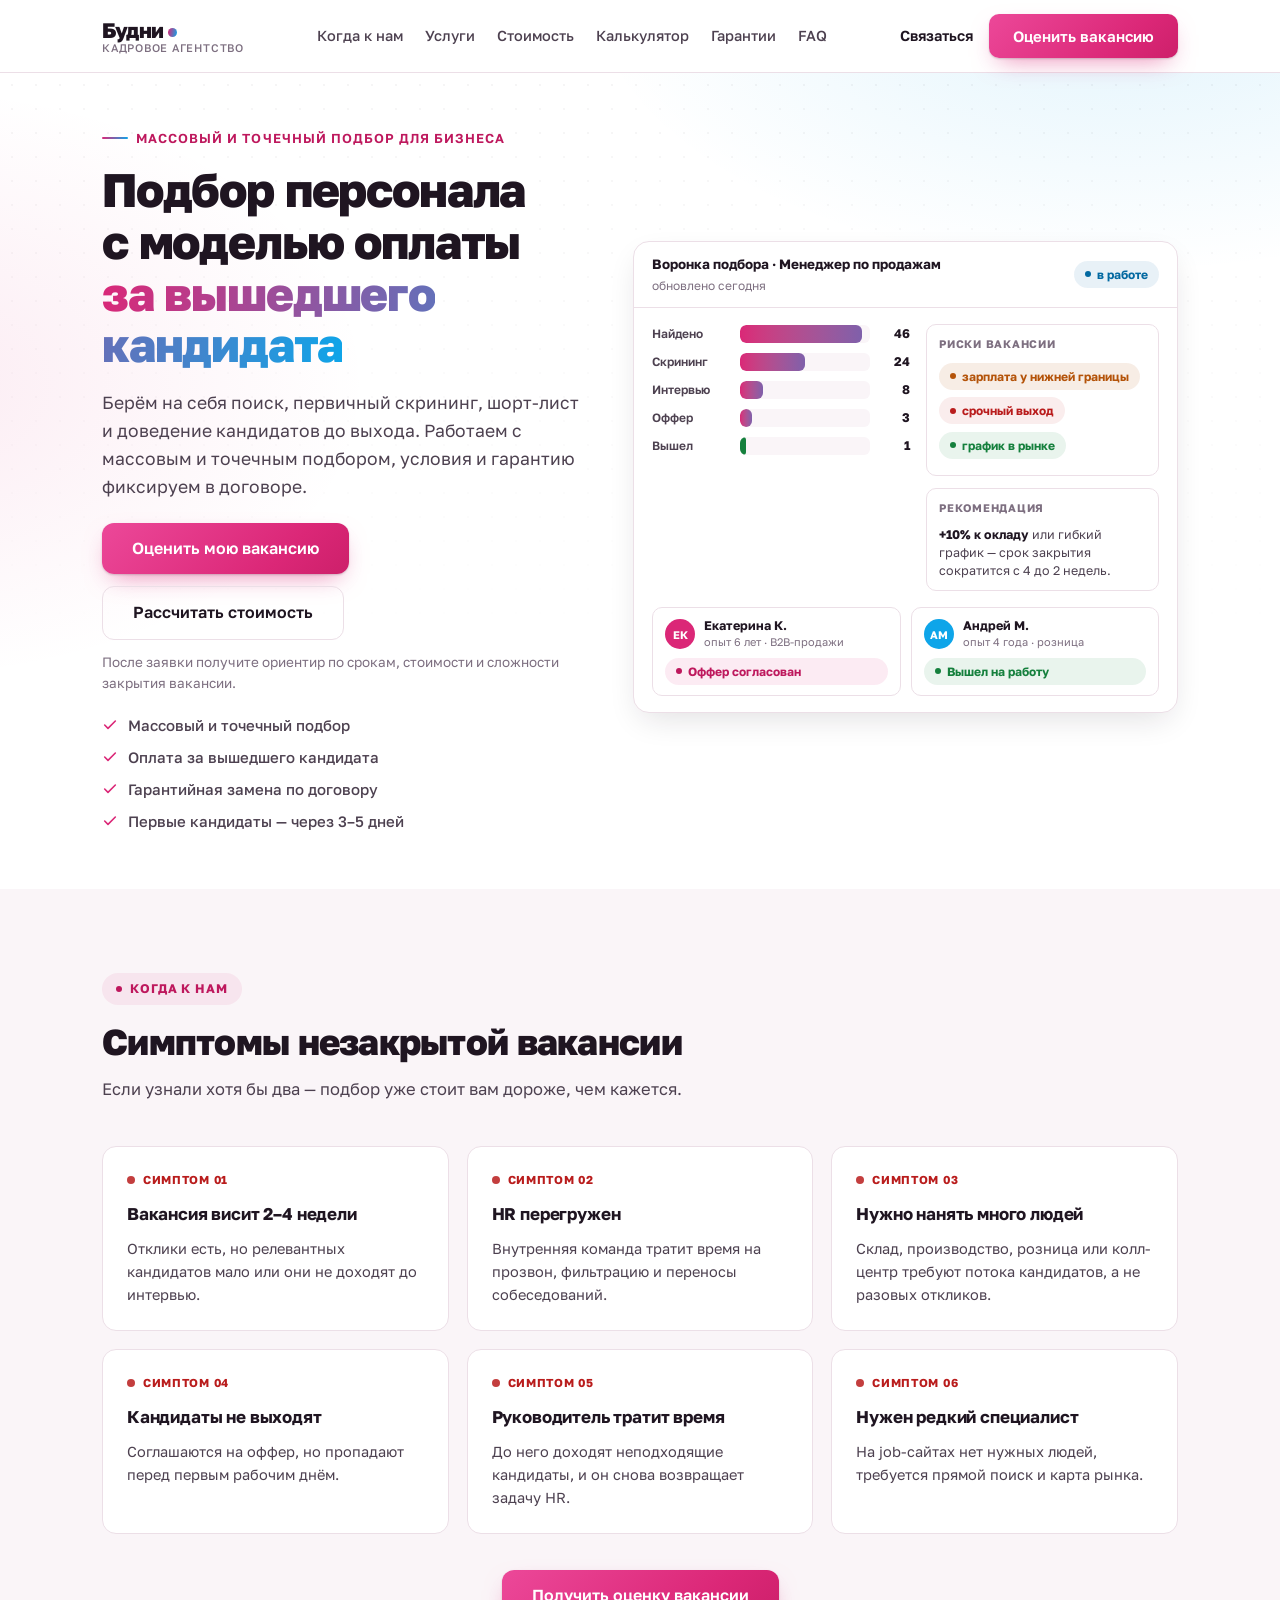
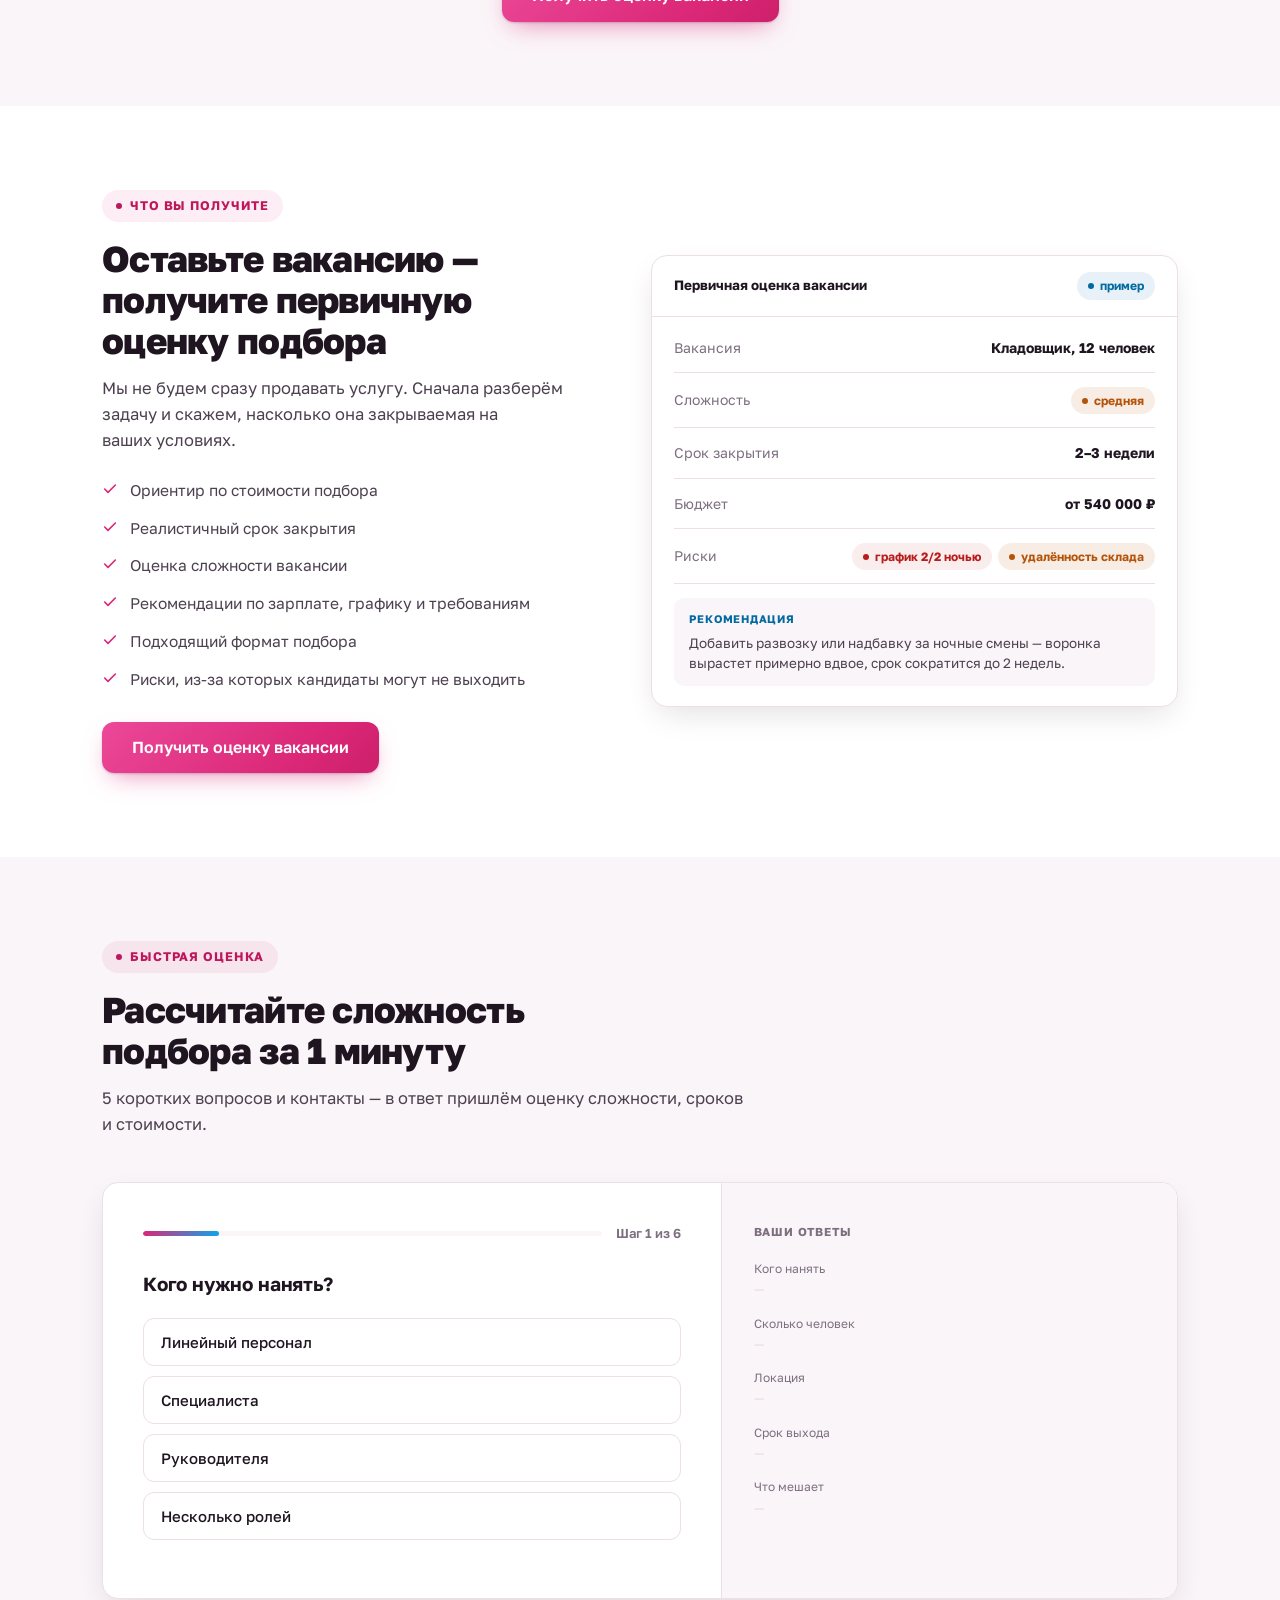
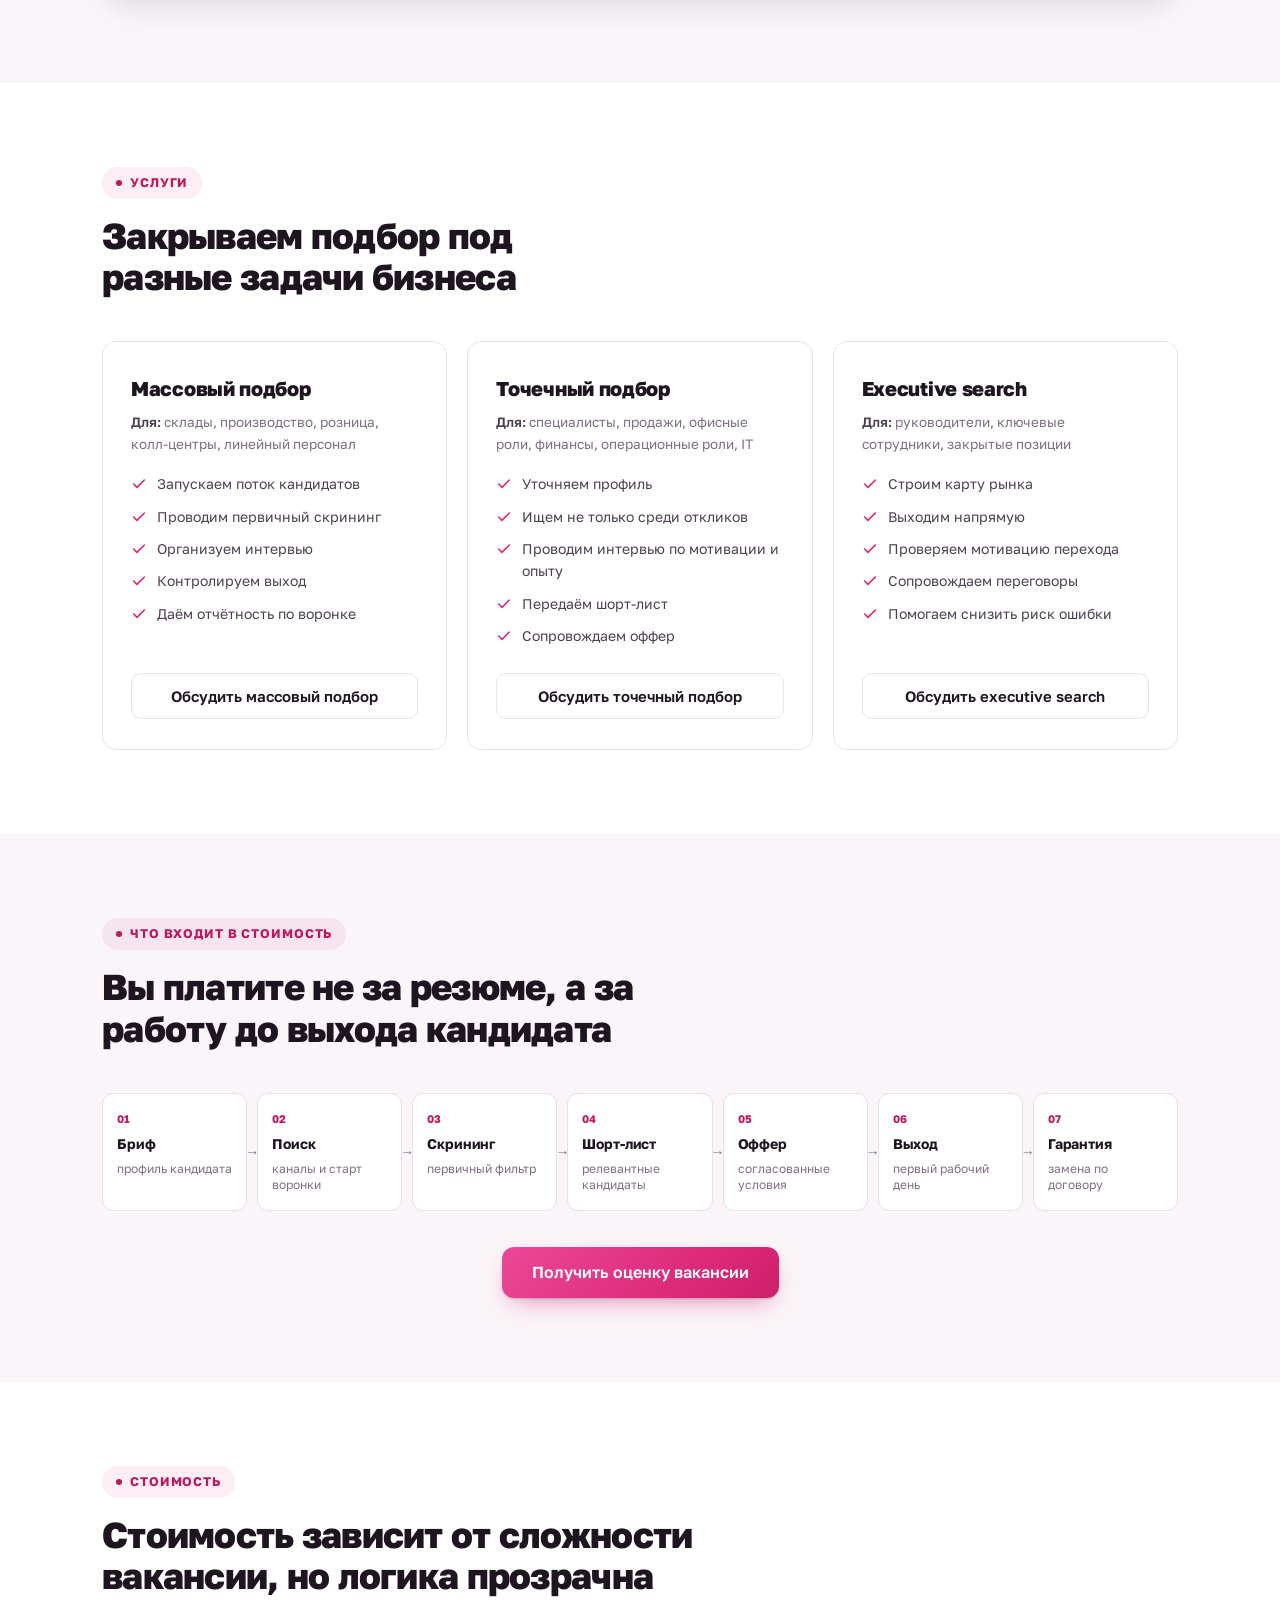
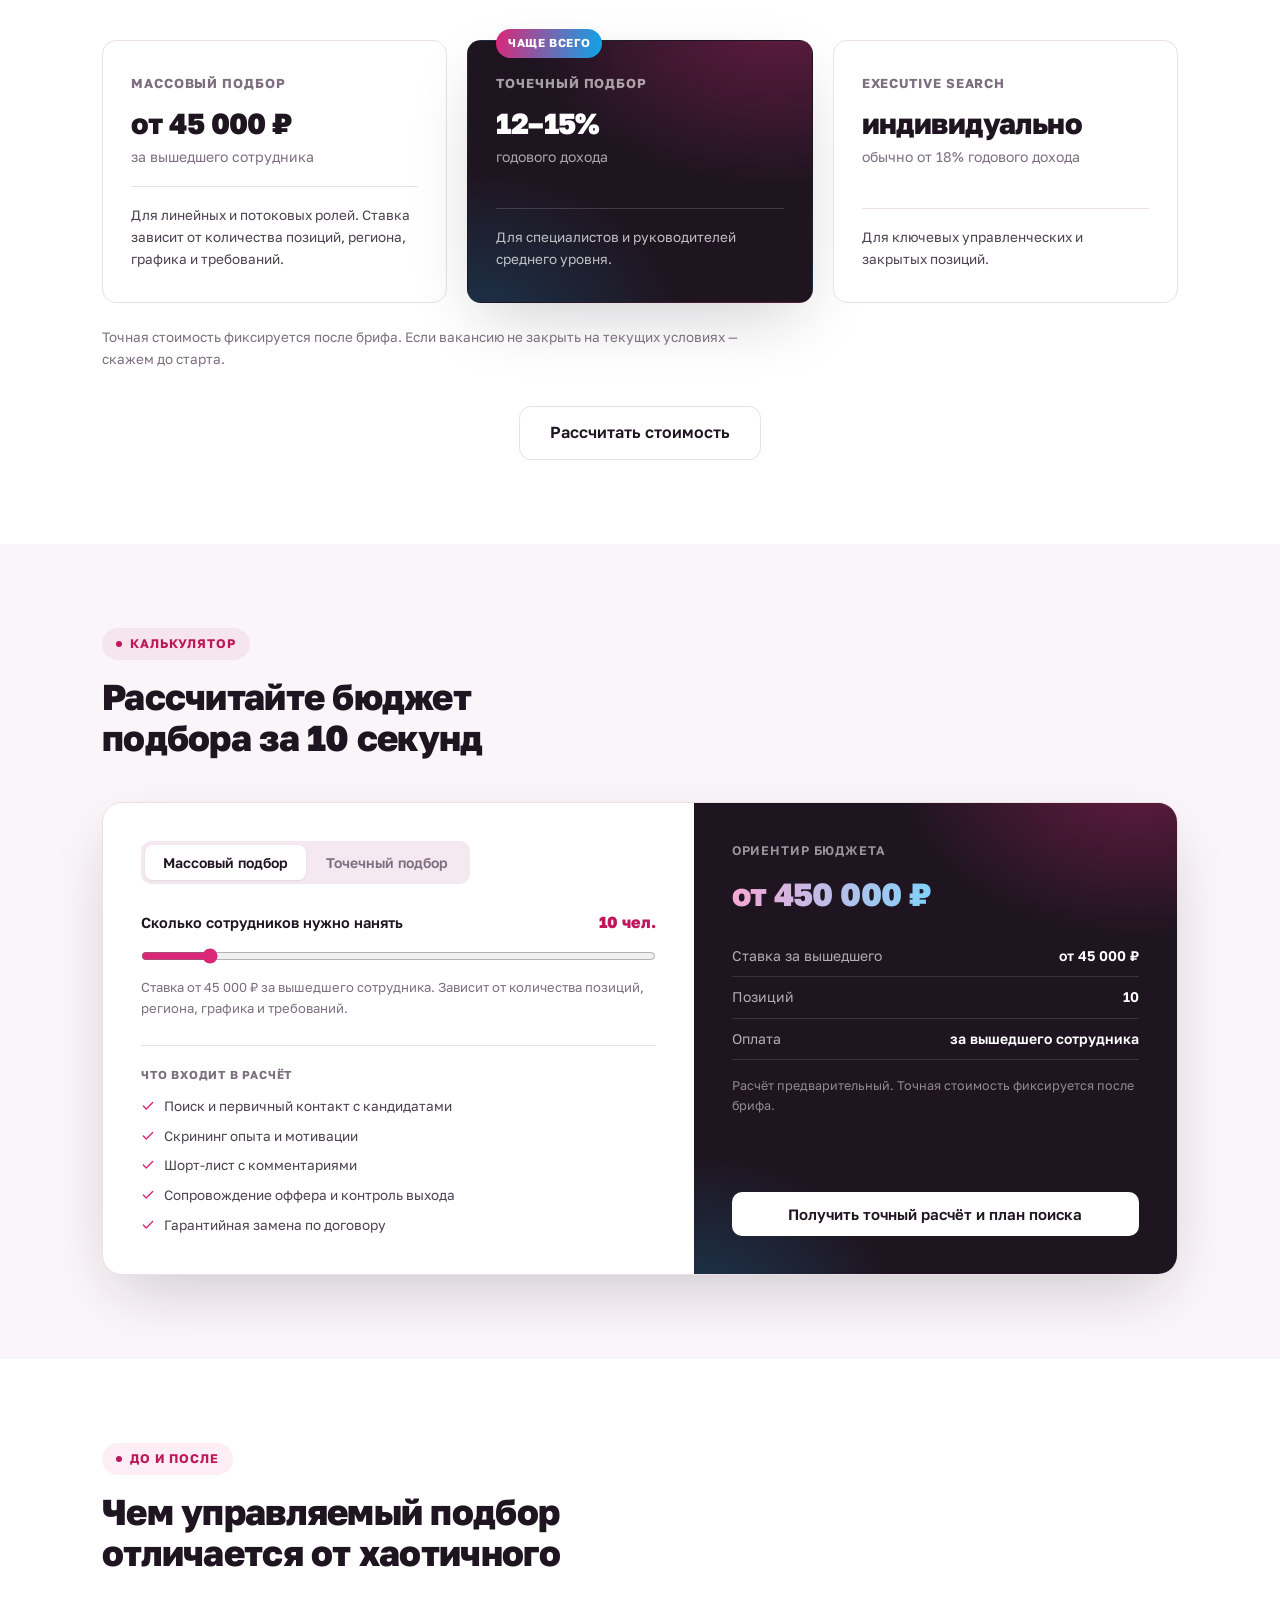
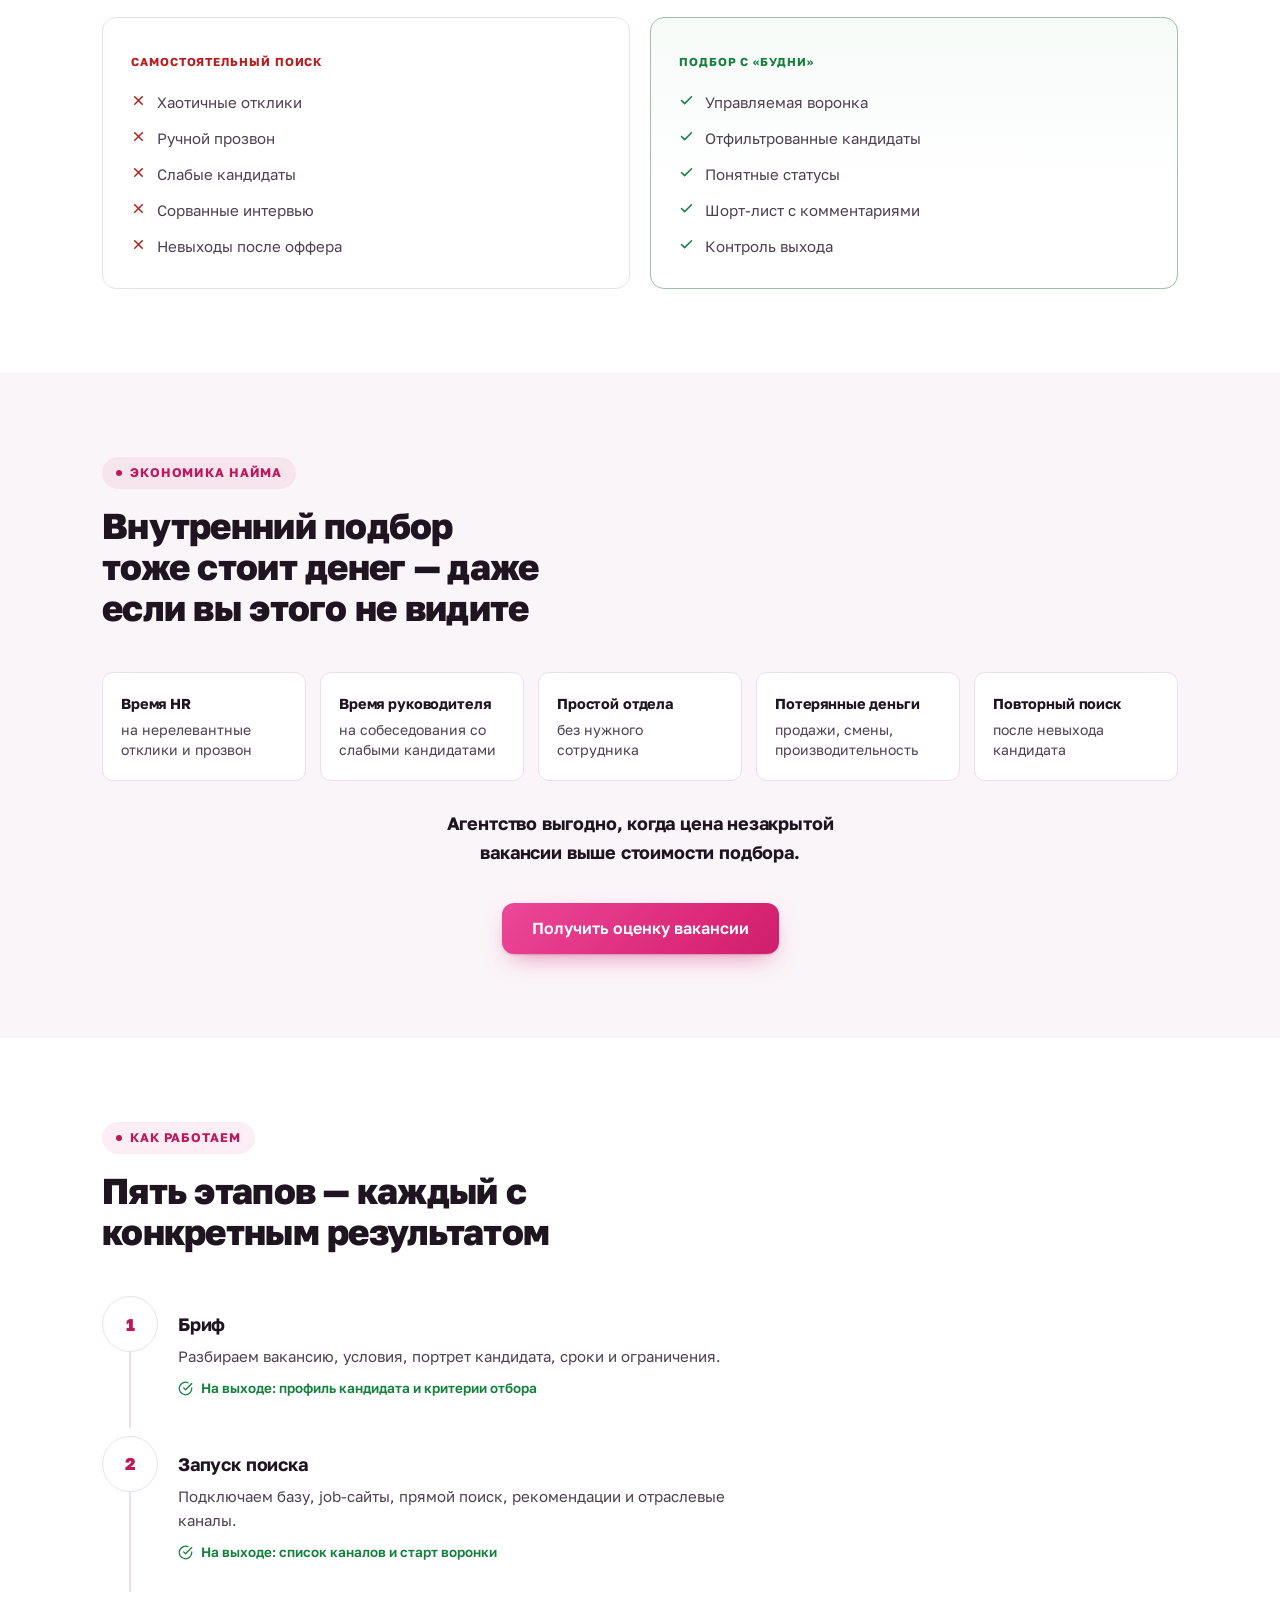
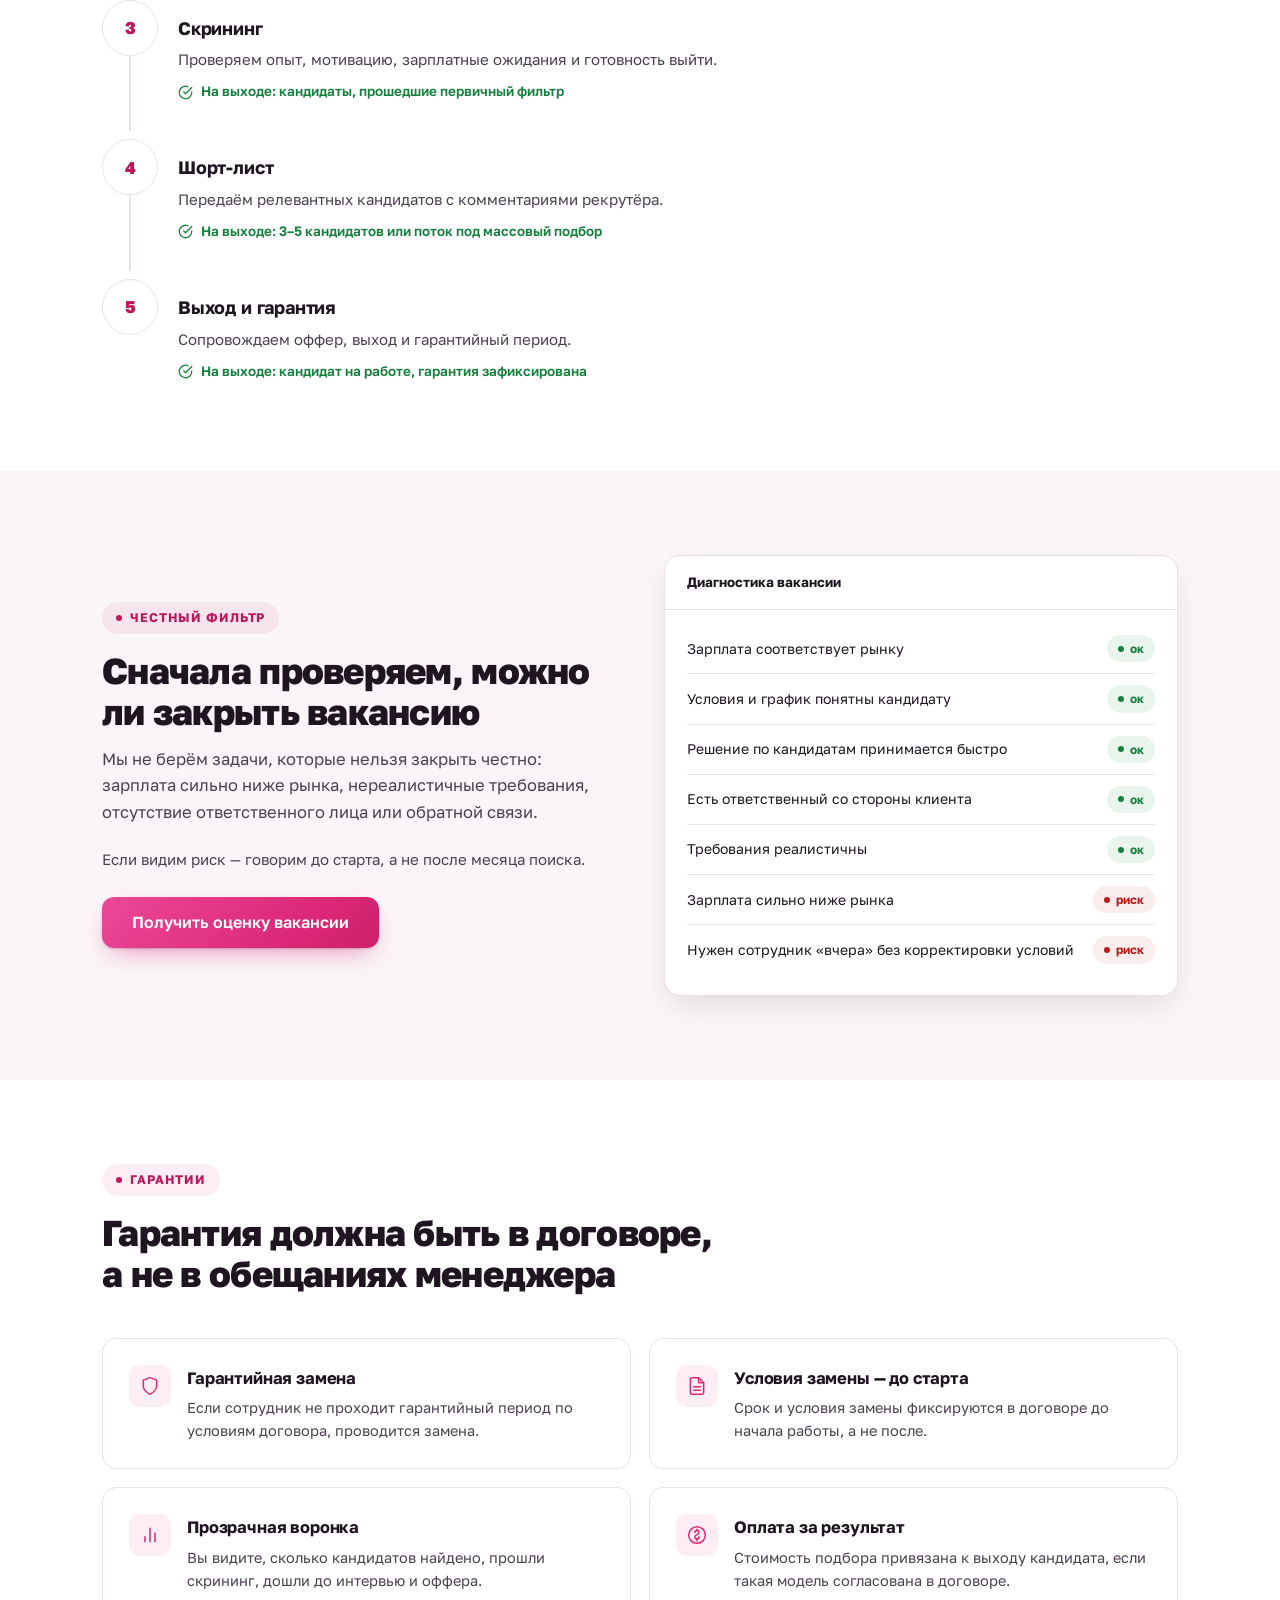
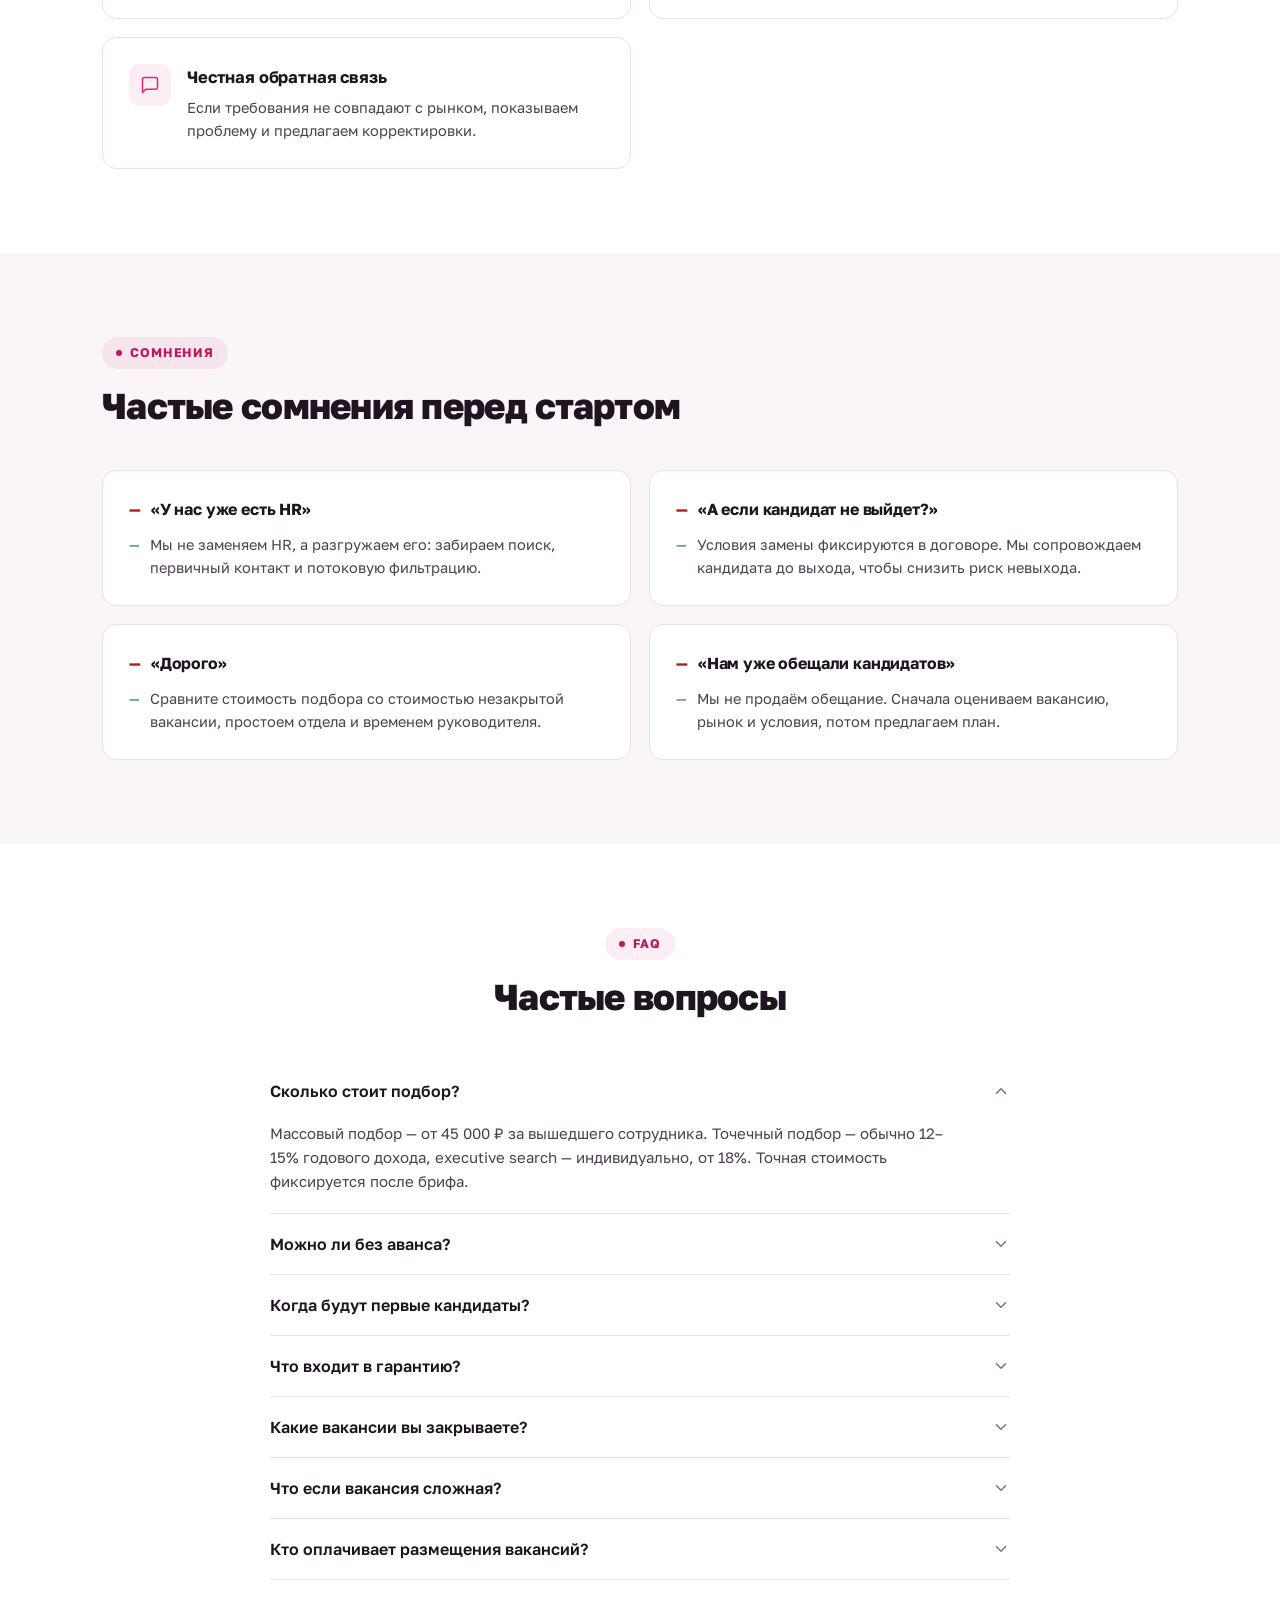
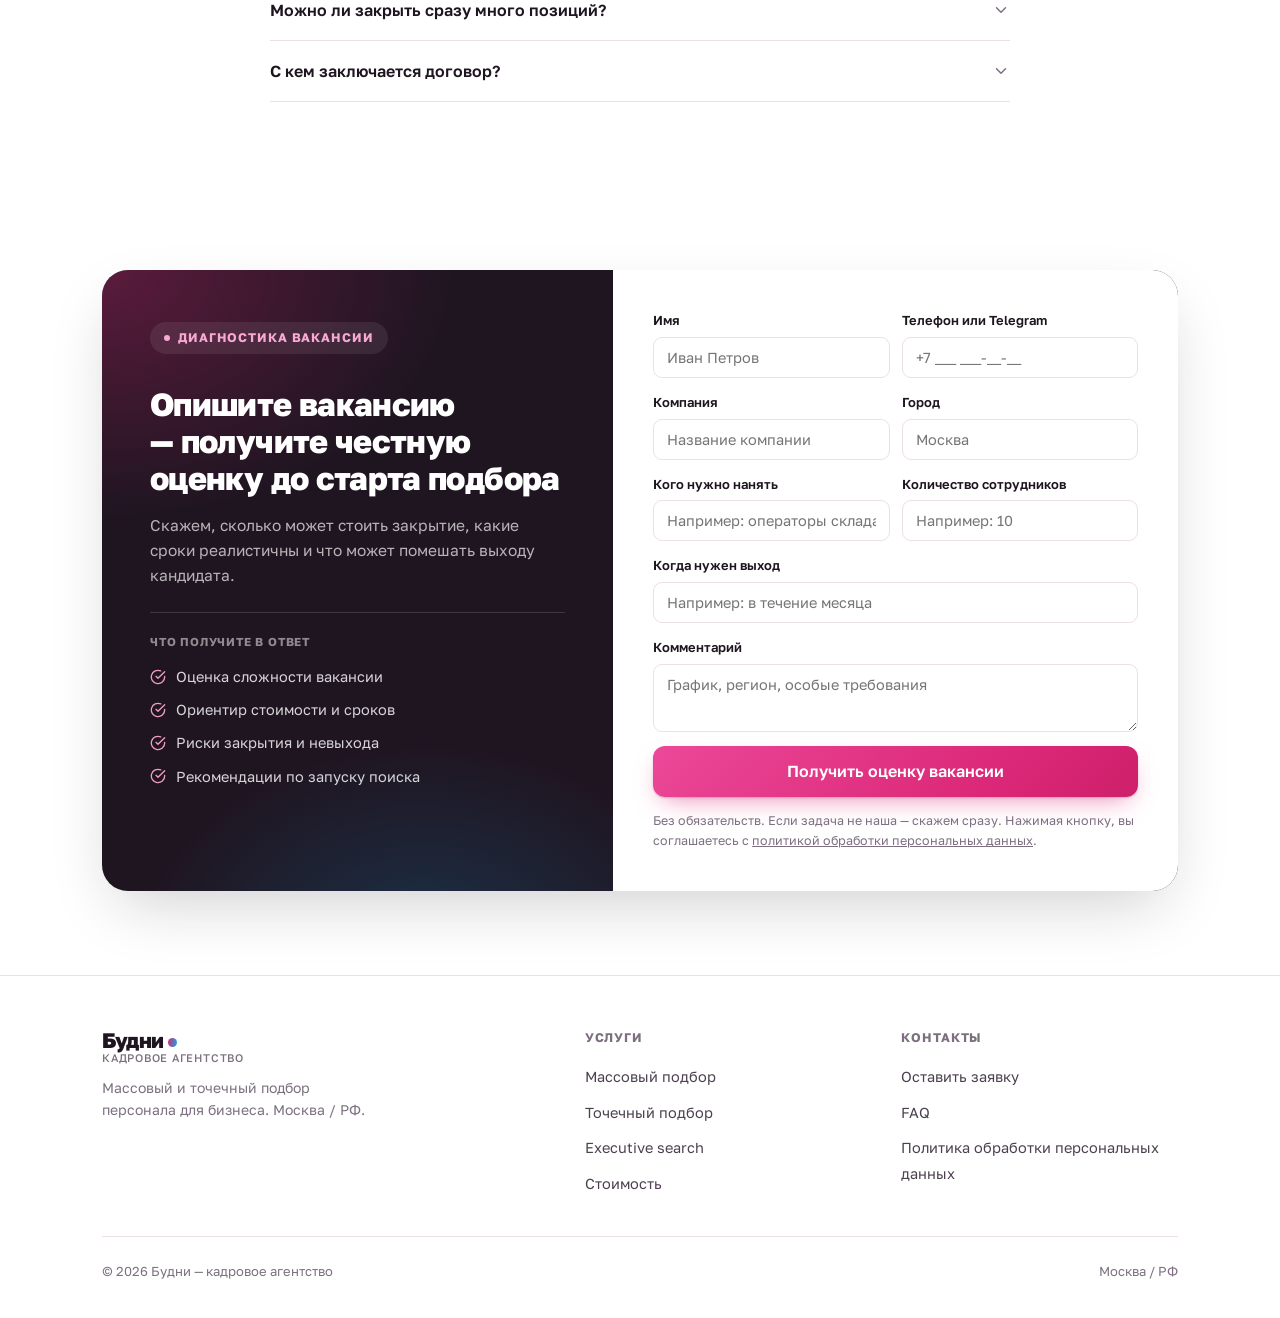
==== commit 685f4efc: "Crisper text rendering + hero fits first viewport Font audit: all 20 Golos Text faces load locally, " ====
--- a/index.html
+++ b/index.html
@@ -17,8 +17,8 @@
   <meta name="twitter:image" content="https://oksana15476-design.github.io/budni/assets/og-image.png">
   <link rel="canonical" href="https://oksana15476-design.github.io/budni/">
   <link rel="icon" href="data:image/svg+xml,%3Csvg xmlns='http://www.w3.org/2000/svg' viewBox='0 0 32 32'%3E%3Crect width='32' height='32' rx='7' fill='%23db2777'/%3E%3Ctext x='16' y='23' font-family='Arial, sans-serif' font-size='19' font-weight='800' fill='%23fff' text-anchor='middle'%3E%D0%91%3C/text%3E%3C/svg%3E">
-  <link rel="stylesheet" href="fonts/golos.css">
-  <link rel="stylesheet" href="css/styles.css">
+  <link rel="stylesheet" href="fonts/golos.css?v=6">
+  <link rel="stylesheet" href="css/styles.css?v=6">
   <script type="application/ld+json">
   {
     "@context": "https://schema.org",
@@ -56,7 +56,7 @@
     ]
   }
   </script>
-  <script src="js/main.js" defer></script>
+  <script src="js/main.js?v=6" defer></script>
 </head>
 <body>
 
@@ -114,7 +114,7 @@
         </button>
       </div>
     </div>
-    <nav class="mobile-nav" id="mobile-nav">
+    <nav class="mobile-nav" id="mobile-nav" hidden>
       <a href="#pains">Когда к нам</a>
       <a href="#services">Услуги</a>
       <a href="#pricing">Стоимость</a>
--- a/css/styles.css
+++ b/css/styles.css
@@ -28,6 +28,7 @@
 }
 
 html { scroll-behavior: smooth; }
+html, body { overflow-x: clip; }
 
 body {
   font-family: var(--font);
@@ -35,8 +36,10 @@
   background: var(--bg);
   line-height: 1.6;
   font-size: 16px;
-  -webkit-font-smoothing: antialiased;
-}
+}
+/* Smooth only light-on-dark text: antialiased thins glyphs on light
+   backgrounds of non-Retina macOS screens and reads as blurry. */
+.calc-result, .cta-band, .price-card.featured { -webkit-font-smoothing: antialiased; }
 
 [hidden] { display: none !important; }
 
@@ -138,7 +141,7 @@
 
 /* ---------- Hero ---------- */
 .hero {
-  position: relative; padding: 76px 0 72px; overflow: hidden;
+  position: relative; padding: 48px 0 56px; overflow: hidden;
   background:
     radial-gradient(880px 480px at 88% -12%, color-mix(in srgb, var(--sky) 13%, transparent), transparent 62%),
     radial-gradient(760px 480px at -8% 38%, color-mix(in srgb, var(--primary) 9%, transparent), transparent 62%);
@@ -155,7 +158,7 @@
 .hero-kicker {
   display: inline-flex; align-items: center; gap: 8px;
   font-size: 13px; font-weight: 600; letter-spacing: 0.08em; text-transform: uppercase;
-  color: var(--primary-deep); margin-bottom: 20px;
+  color: var(--primary-deep); margin-bottom: 16px;
 }
 .hero-kicker::before { content: ''; width: 26px; height: 2px; background: var(--grad); border-radius: 2px; }
 .hero h1 {
@@ -168,10 +171,10 @@
   -webkit-background-clip: text; background-clip: text;
   color: transparent; -webkit-text-fill-color: transparent;
 }
-.hero-sub { font-size: 17.5px; color: var(--ink-soft); max-width: 500px; margin-bottom: 28px; text-wrap: pretty; }
-.hero-actions { display: flex; gap: 12px; flex-wrap: wrap; margin-bottom: 14px; }
-.hero-micro { font-size: 13.5px; color: var(--ink-muted); margin-bottom: 26px; }
-.hero-points { display: flex; flex-direction: column; gap: 9px; }
+.hero-sub { font-size: 17.5px; color: var(--ink-soft); max-width: 500px; margin-bottom: 22px; text-wrap: pretty; }
+.hero-actions { display: flex; gap: 12px; flex-wrap: wrap; margin-bottom: 12px; }
+.hero-micro { font-size: 13.5px; color: var(--ink-muted); margin-bottom: 18px; }
+.hero-points { display: flex; flex-direction: column; gap: 8px; }
 .hero-point { display: flex; align-items: center; gap: 10px; font-size: 15px; font-weight: 500; color: var(--ink-soft); }
 .hero-point svg { color: var(--primary); flex-shrink: 0; }
 
@@ -182,15 +185,15 @@
 }
 .dash-head {
   display: flex; justify-content: space-between; align-items: center; gap: 12px;
-  padding: 14px 20px; border-bottom: 1px solid var(--line);
+  padding: 12px 18px; border-bottom: 1px solid var(--line);
 }
 .dash-title { font-size: 13.5px; font-weight: 700; }
 .dash-sub { font-size: 12px; color: var(--ink-muted); }
-.dash-body { padding: 18px 20px; display: grid; grid-template-columns: 1.1fr 0.9fr; gap: 18px; }
+.dash-body { padding: 16px 18px; display: grid; grid-template-columns: 1.1fr 0.9fr; gap: 16px; }
 .funnel-row { display: grid; grid-template-columns: 78px 1fr 30px; align-items: center; gap: 10px; }
-.funnel-row + .funnel-row { margin-top: 9px; }
+.funnel-row + .funnel-row { margin-top: 8px; }
 .funnel-label { font-size: 12px; font-weight: 600; color: var(--ink-soft); }
-.funnel-track { height: 20px; background: var(--surface); border-radius: 6px; overflow: hidden; }
+.funnel-track { height: 18px; background: var(--surface); border-radius: 6px; overflow: hidden; }
 .funnel-bar { height: 100%; border-radius: 6px; background: linear-gradient(90deg, var(--primary), color-mix(in srgb, var(--primary) 55%, var(--sky))); transform-origin: left; animation: funnelGrow 0.9s cubic-bezier(0.16, 1, 0.3, 1) both; }
 .funnel-bar.bar-out { background: var(--green); }
 .funnel-row:nth-child(2) .funnel-bar { animation-delay: 0.1s; }
@@ -201,12 +204,12 @@
 @media (prefers-reduced-motion: reduce) { .funnel-bar { animation: none; } }
 .funnel-num { font-size: 12.5px; font-weight: 700; text-align: right; }
 .dash-side { display: flex; flex-direction: column; gap: 12px; }
-.dash-panel { border: 1px solid var(--line); border-radius: 10px; padding: 12px 14px; }
+.dash-panel { border: 1px solid var(--line); border-radius: 10px; padding: 10px 12px; }
 .dash-panel-title { font-size: 11px; font-weight: 700; letter-spacing: 0.07em; text-transform: uppercase; color: var(--ink-muted); margin-bottom: 9px; }
 .dash-panel .badge { margin: 0 6px 6px 0; }
 .dash-reco { font-size: 12.5px; color: var(--ink-soft); line-height: 1.45; }
 .dash-reco b { color: var(--ink); }
-.dash-cands { display: grid; grid-template-columns: 1fr 1fr; gap: 10px; padding: 0 20px 18px; }
+.dash-cands { display: grid; grid-template-columns: 1fr 1fr; gap: 10px; padding: 0 18px 16px; }
 .cand { border: 1px solid var(--line); border-radius: 10px; padding: 10px 12px; display: flex; flex-direction: column; gap: 7px; }
 .cand-top { display: flex; align-items: center; gap: 9px; }
 .cand-avatar {
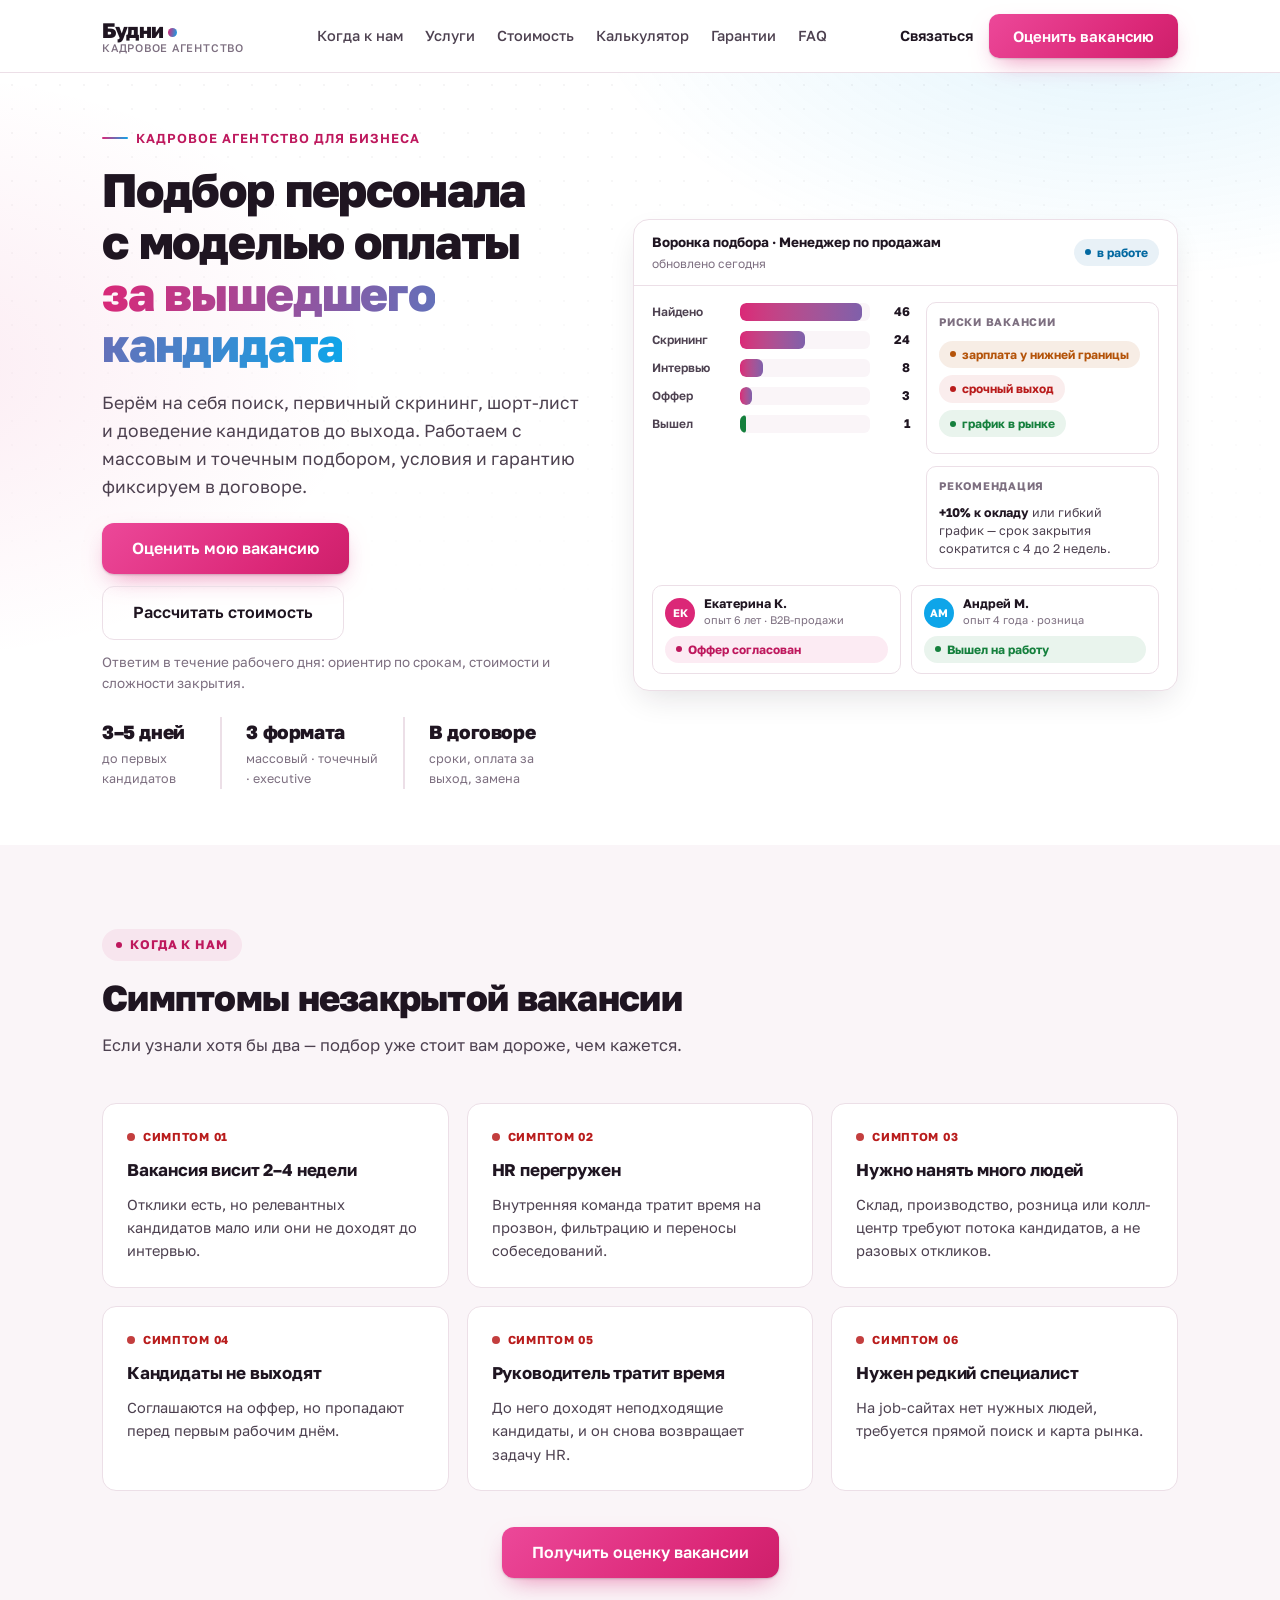
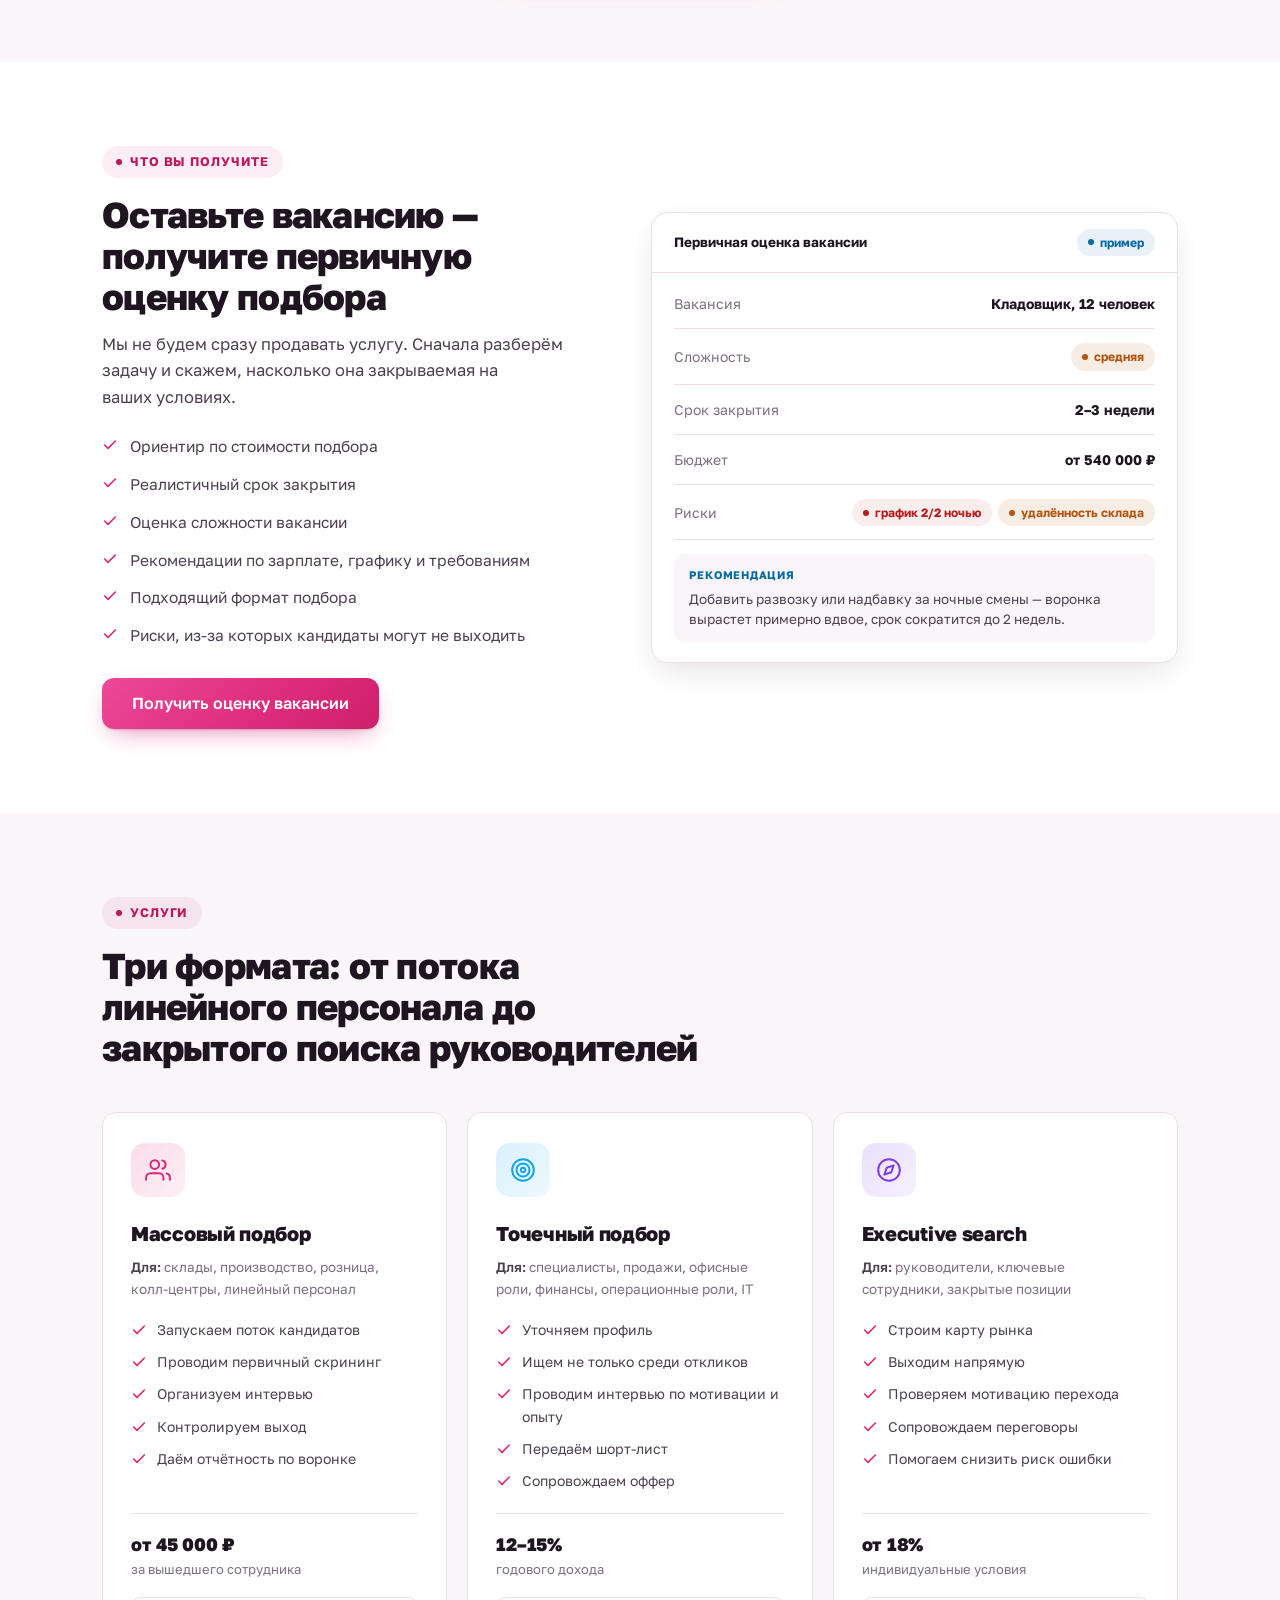
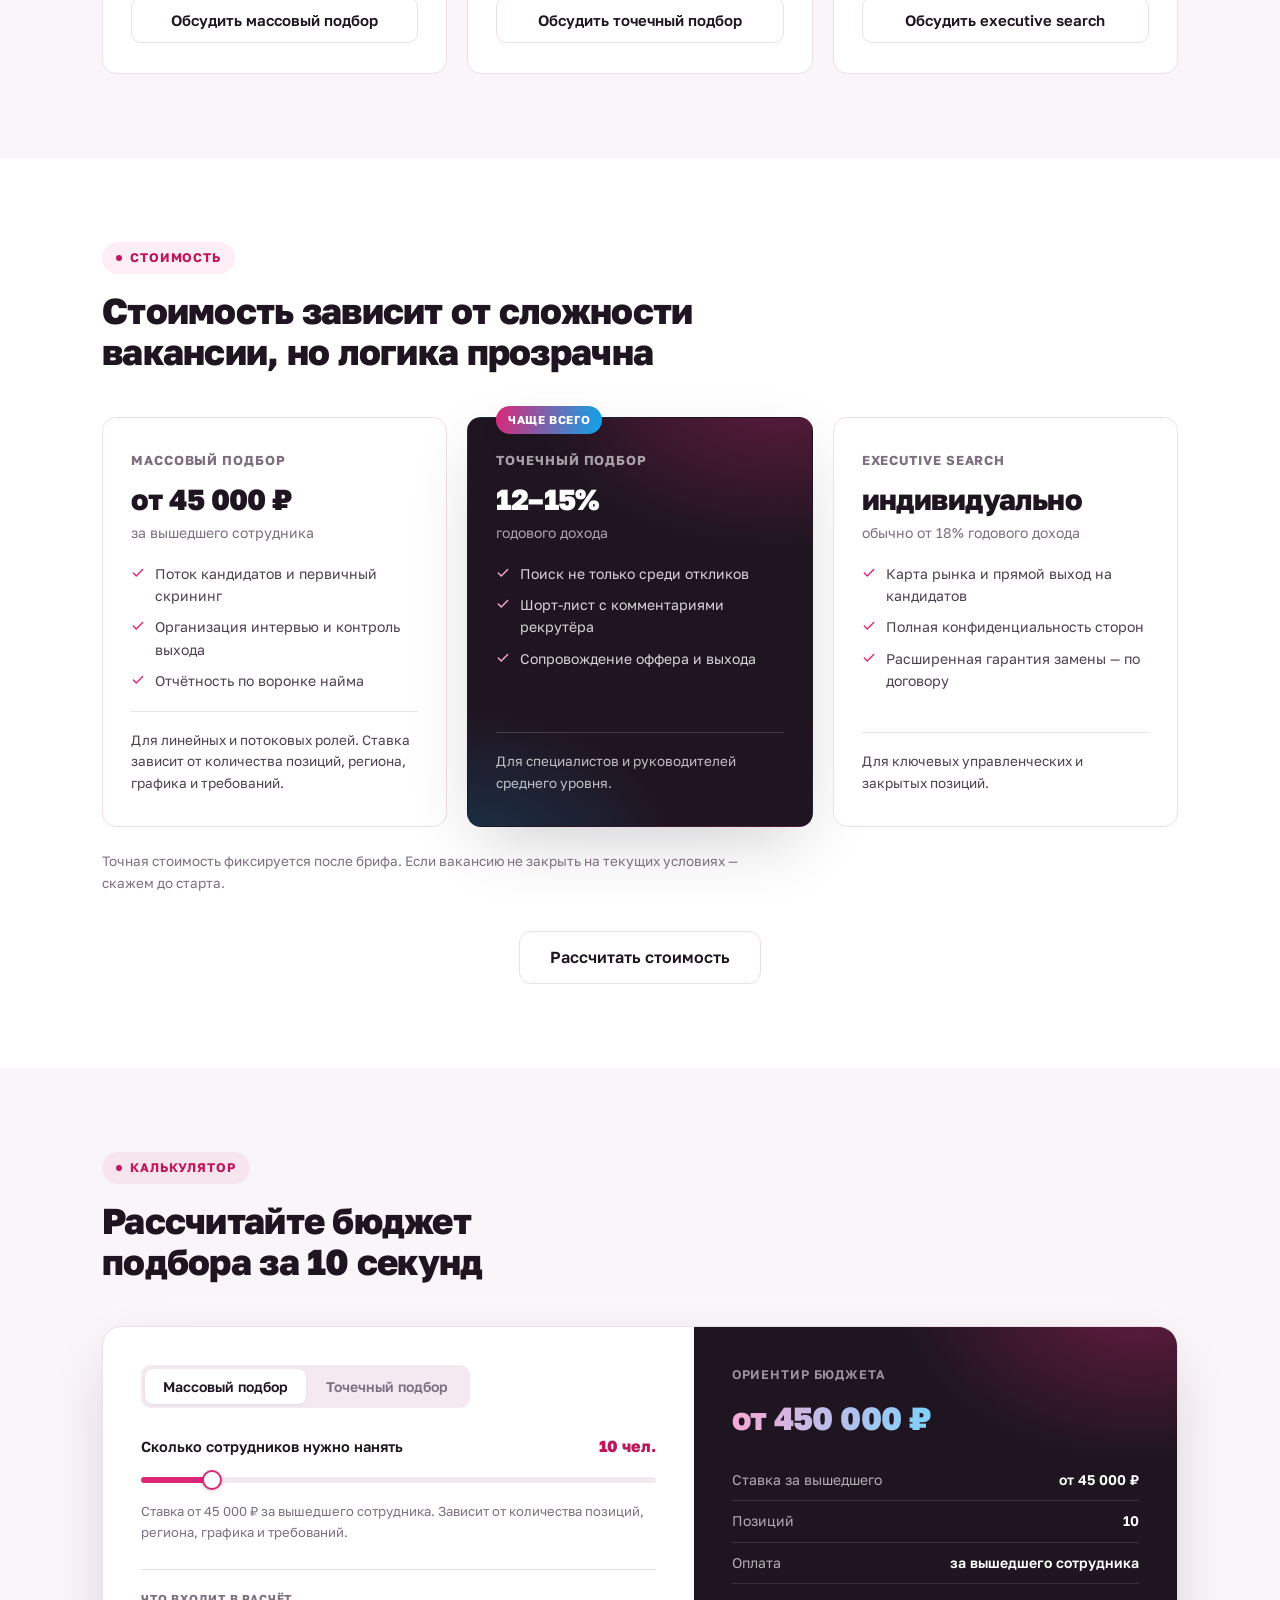
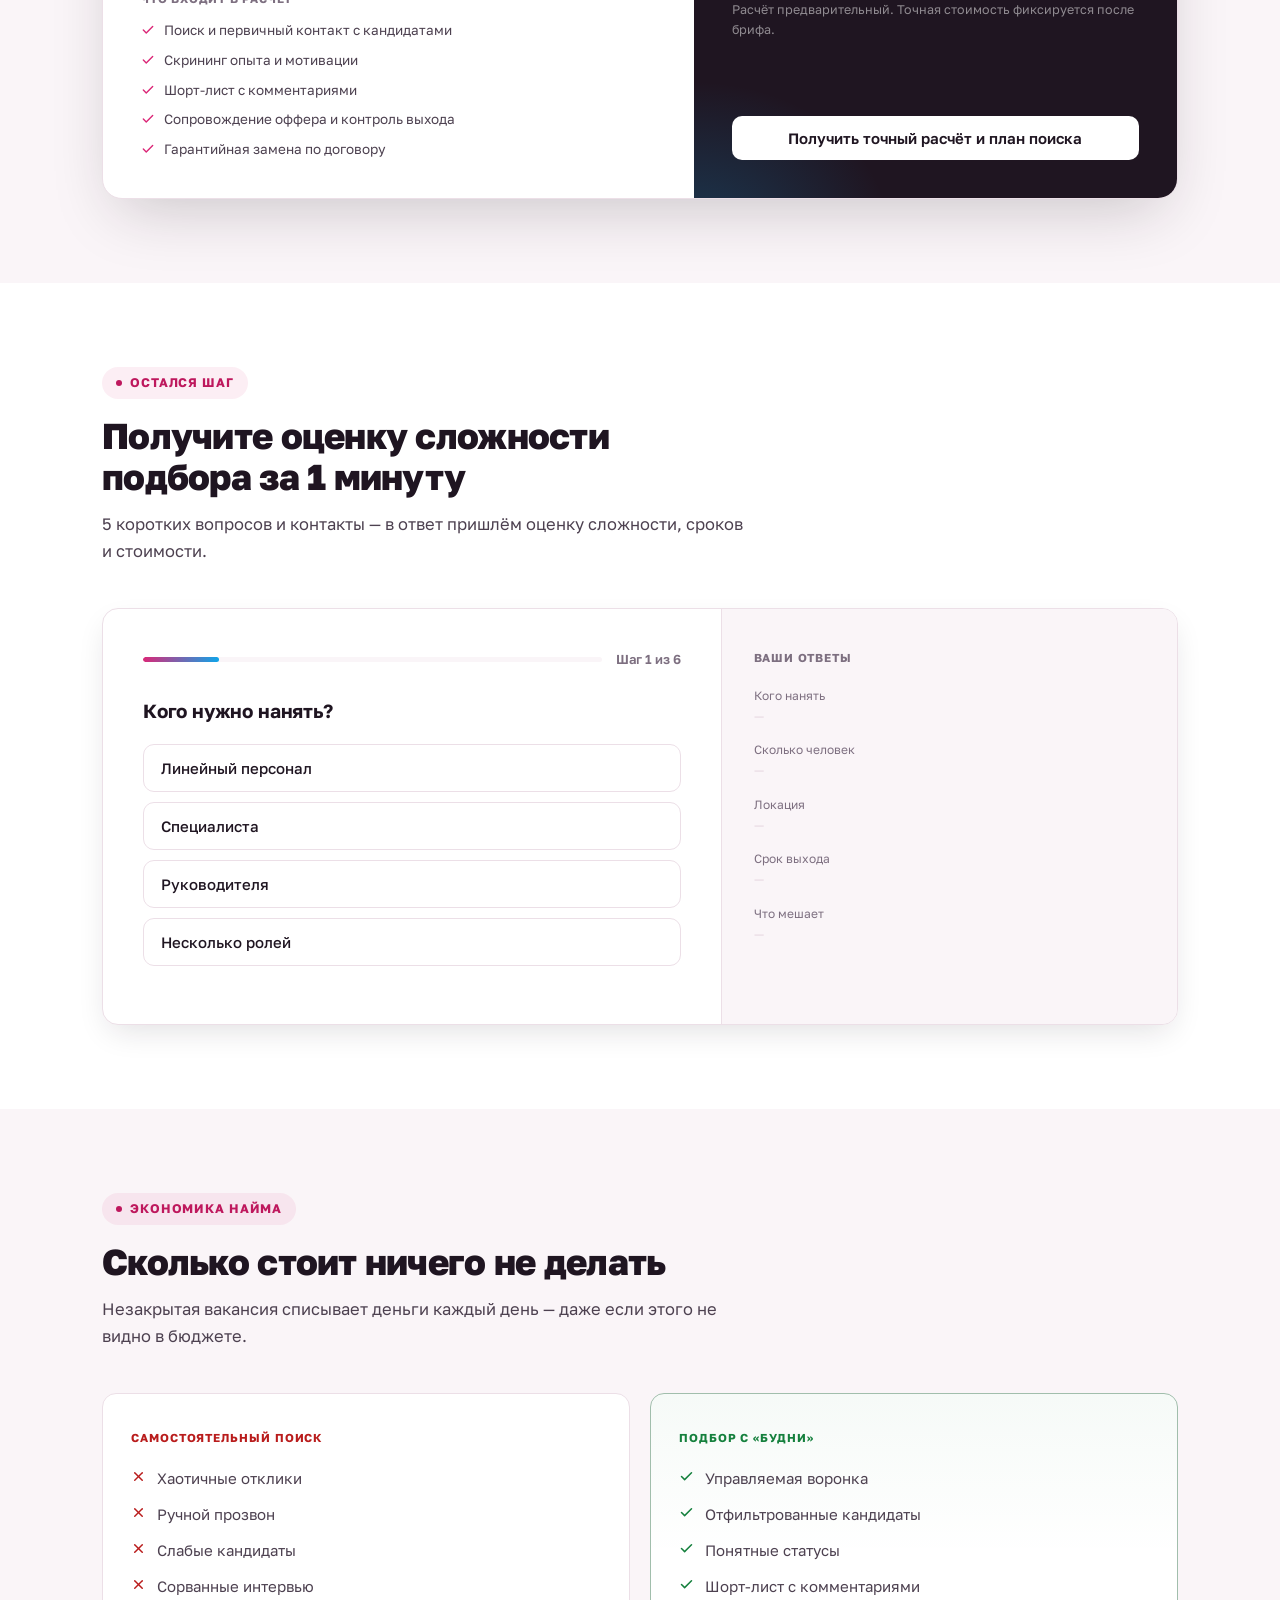
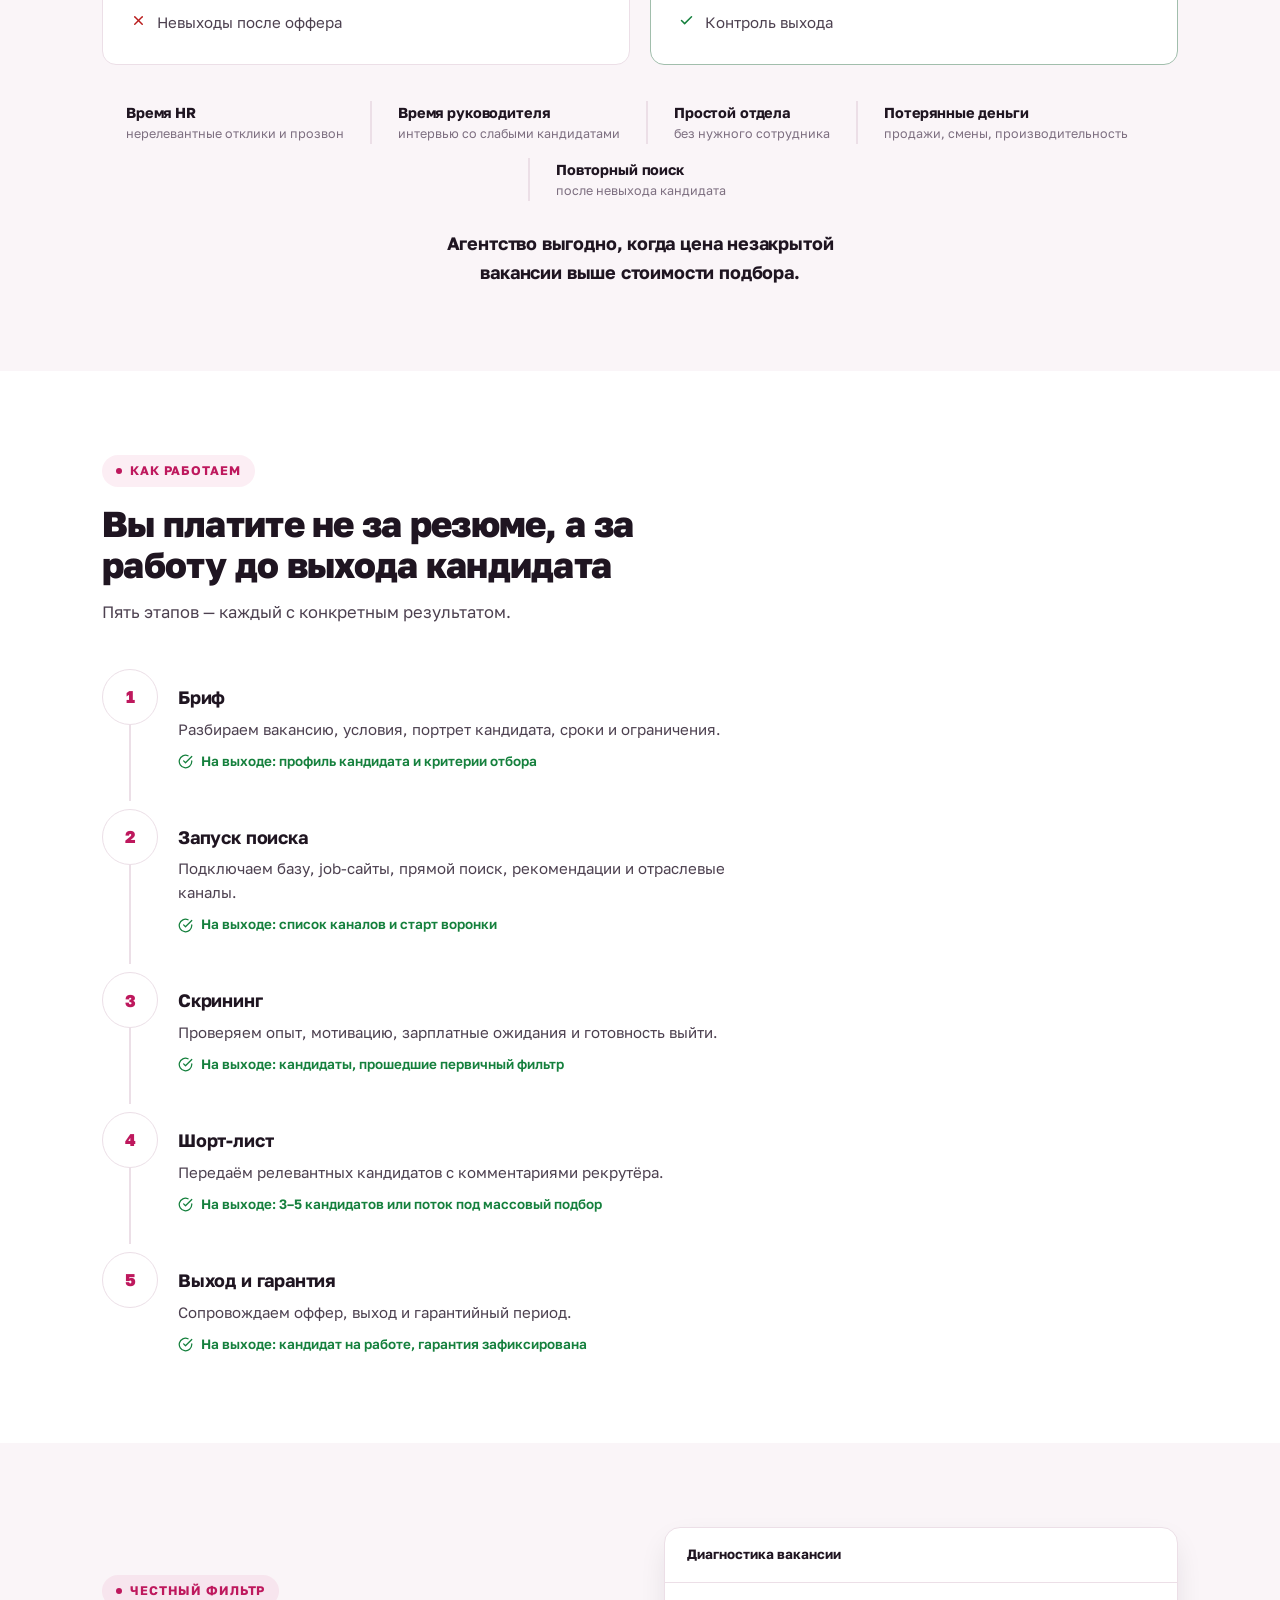
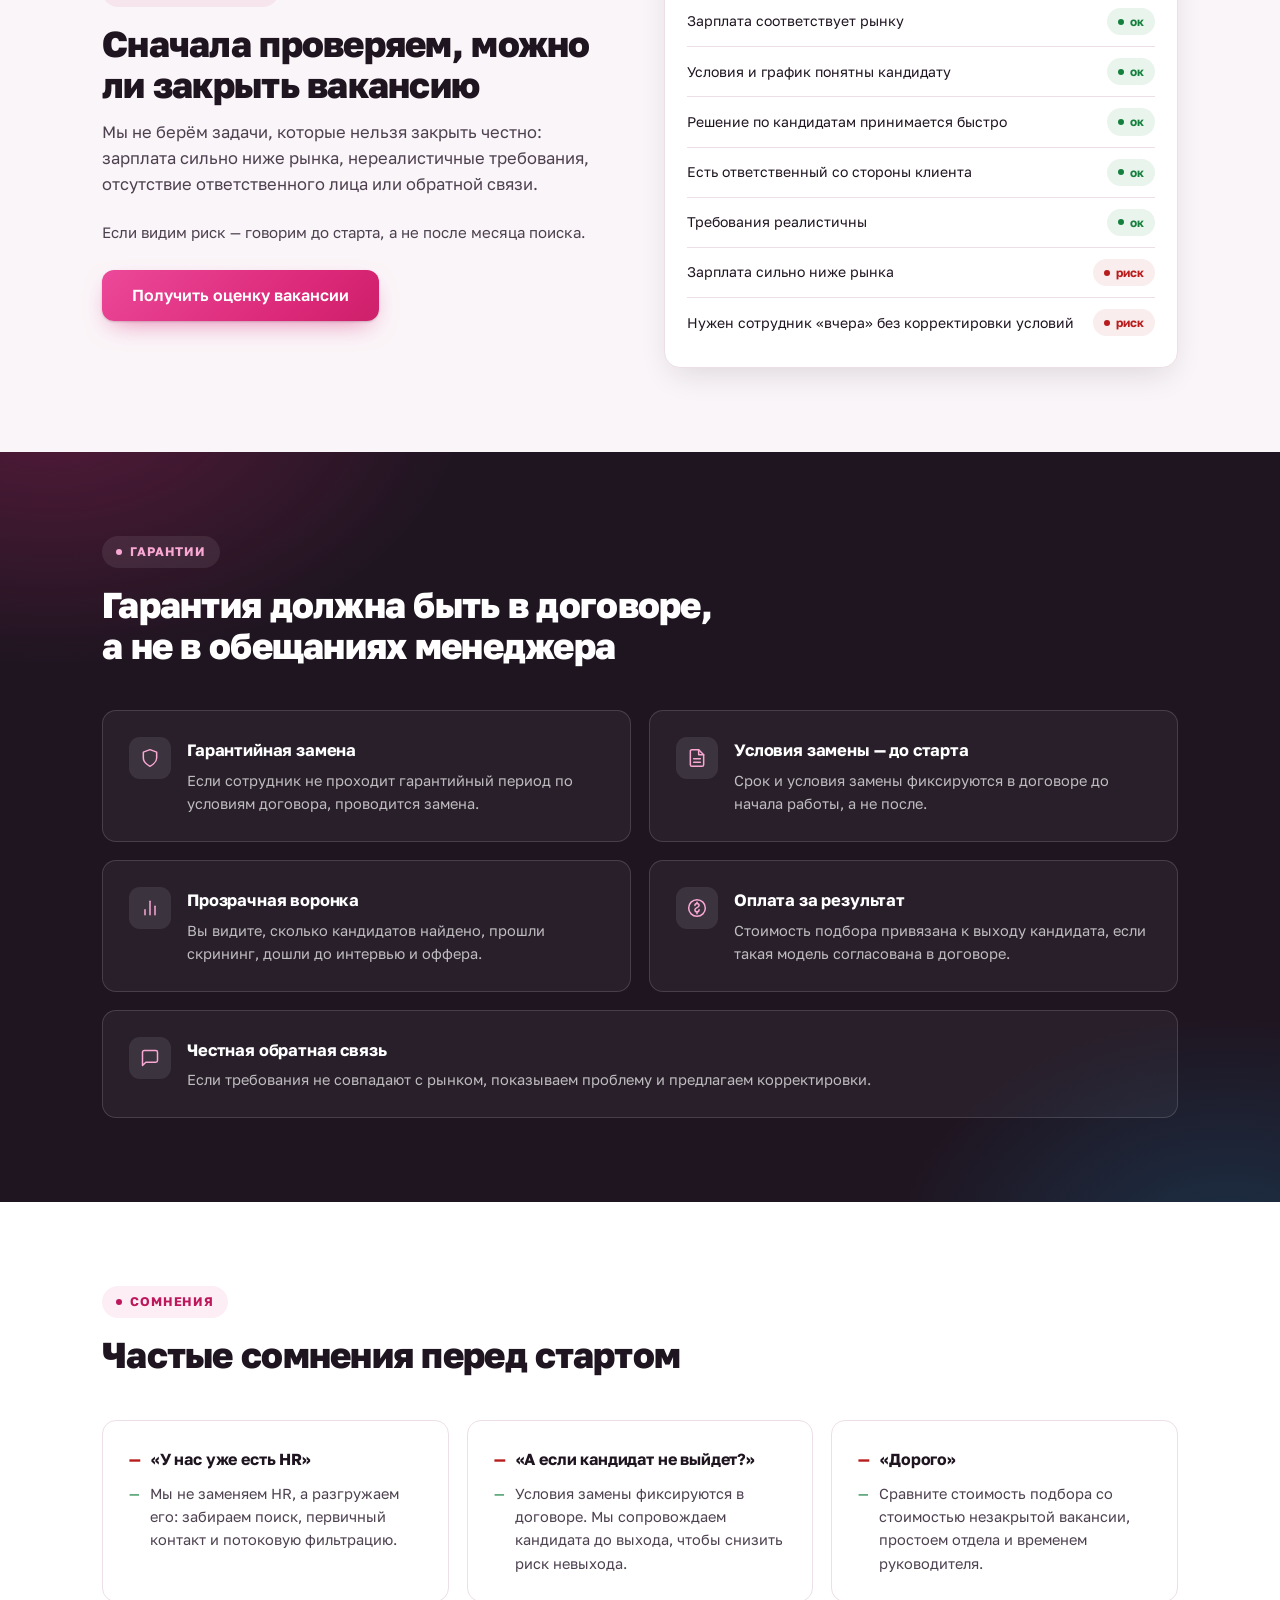
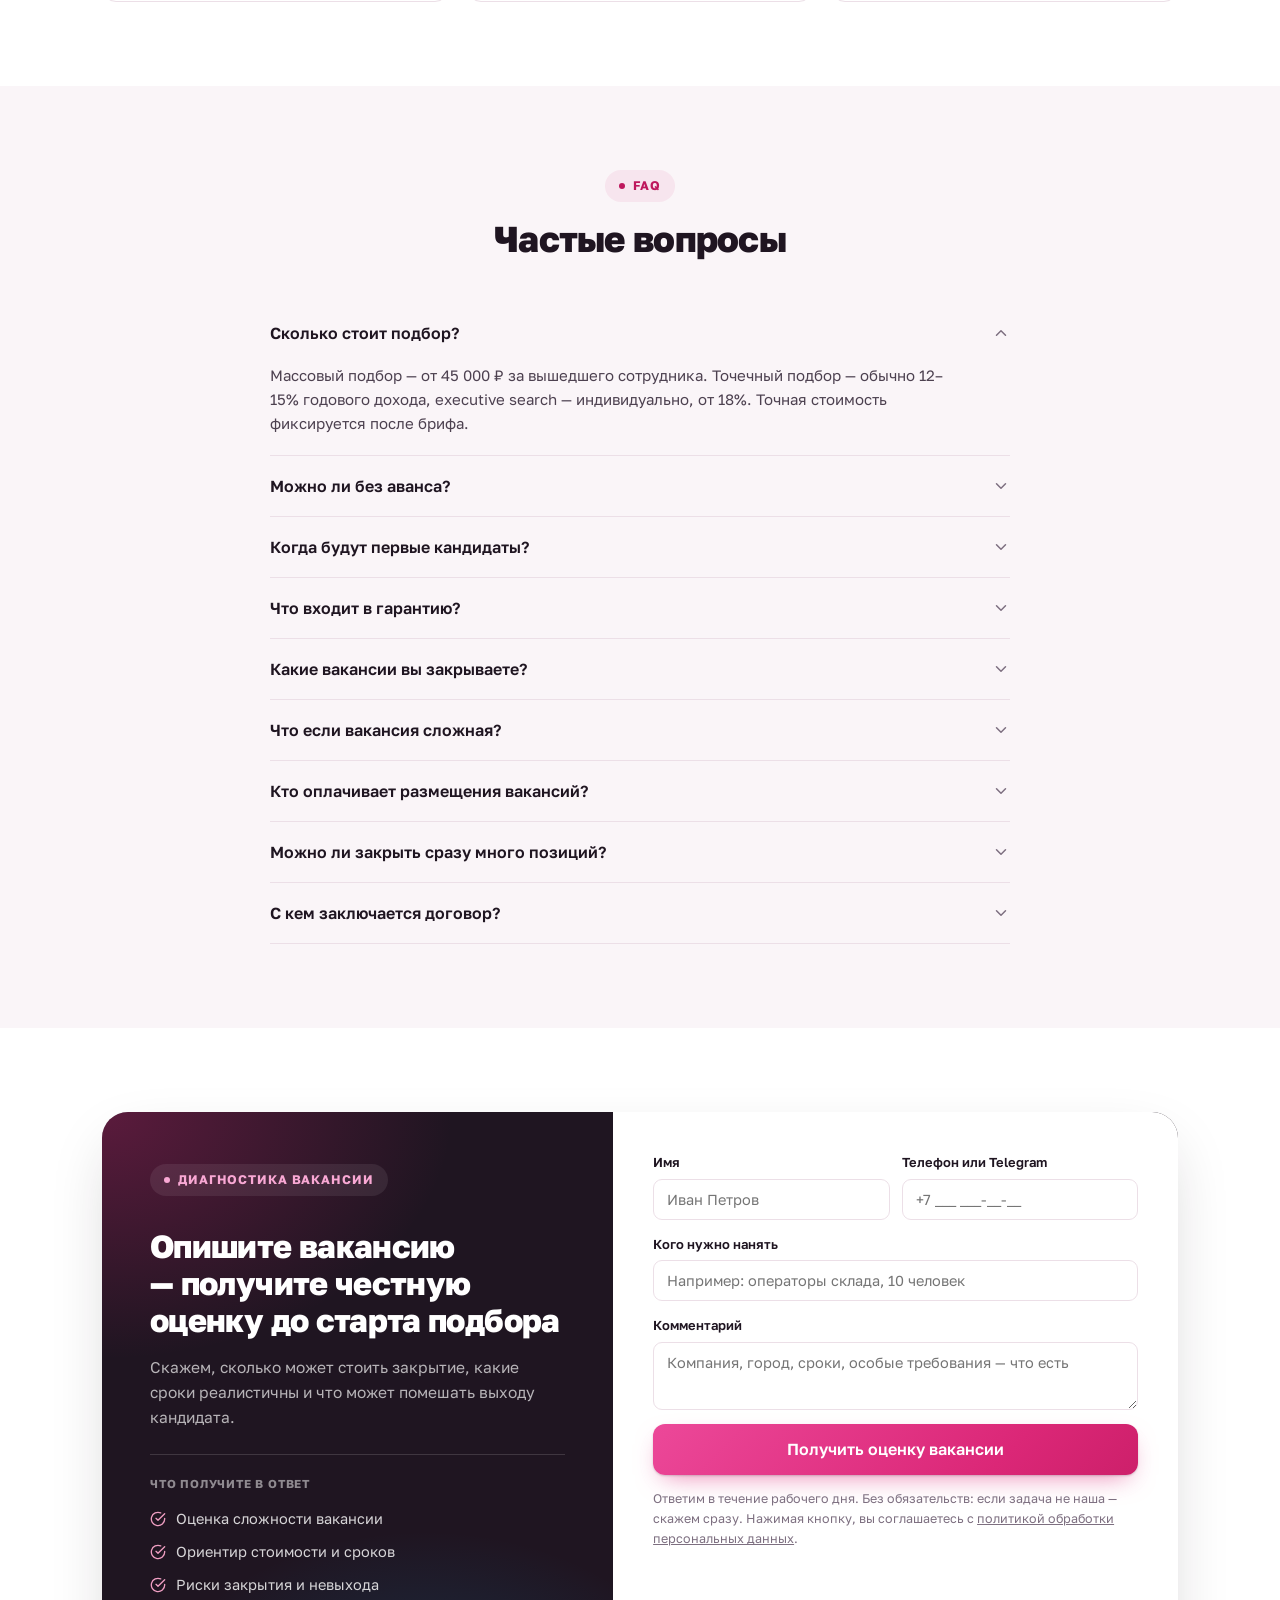
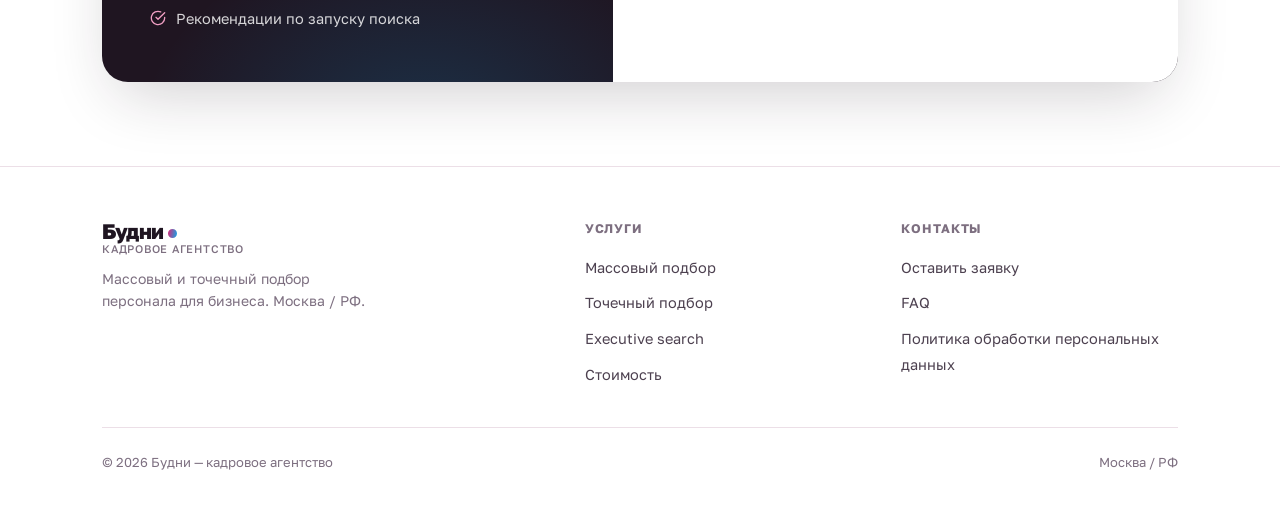
==== commit 6e4cae48: "Implement design audit P0-P2: structure, trust, conversion, polish Structure (P1): removed duplicate" ====
--- a/index.html
+++ b/index.html
@@ -17,8 +17,8 @@
   <meta name="twitter:image" content="https://oksana15476-design.github.io/budni/assets/og-image.png">
   <link rel="canonical" href="https://oksana15476-design.github.io/budni/">
   <link rel="icon" href="data:image/svg+xml,%3Csvg xmlns='http://www.w3.org/2000/svg' viewBox='0 0 32 32'%3E%3Crect width='32' height='32' rx='7' fill='%23db2777'/%3E%3Ctext x='16' y='23' font-family='Arial, sans-serif' font-size='19' font-weight='800' fill='%23fff' text-anchor='middle'%3E%D0%91%3C/text%3E%3C/svg%3E">
-  <link rel="stylesheet" href="fonts/golos.css?v=6">
-  <link rel="stylesheet" href="css/styles.css?v=6">
+  <link rel="stylesheet" href="fonts/golos.css?v=7">
+  <link rel="stylesheet" href="css/styles.css?v=7">
   <script type="application/ld+json">
   {
     "@context": "https://schema.org",
@@ -56,7 +56,7 @@
     ]
   }
   </script>
-  <script src="js/main.js?v=6" defer></script>
+  <script src="js/main.js?v=7" defer></script>
 </head>
 <body>
 
@@ -88,6 +88,15 @@
     </symbol>
     <symbol id="i-doc" viewBox="0 0 24 24" fill="none" stroke="currentColor" stroke-width="1.8" stroke-linecap="round" stroke-linejoin="round">
       <path d="M14 2H6a2 2 0 0 0-2 2v16a2 2 0 0 0 2 2h12a2 2 0 0 0 2-2V8z"></path><polyline points="14 2 14 8 20 8"></polyline><line x1="16" y1="13" x2="8" y2="13"></line><line x1="16" y1="17" x2="8" y2="17"></line>
+    </symbol>
+    <symbol id="i-users" viewBox="0 0 24 24" fill="none" stroke="currentColor" stroke-width="1.8" stroke-linecap="round" stroke-linejoin="round">
+      <path d="M17 21v-2a4 4 0 0 0-4-4H5a4 4 0 0 0-4 4v2"></path><circle cx="9" cy="7" r="4"></circle><path d="M23 21v-2a4 4 0 0 0-3-3.87"></path><path d="M16 3.13a4 4 0 0 1 0 7.75"></path>
+    </symbol>
+    <symbol id="i-target" viewBox="0 0 24 24" fill="none" stroke="currentColor" stroke-width="1.8" stroke-linecap="round" stroke-linejoin="round">
+      <circle cx="12" cy="12" r="10"></circle><circle cx="12" cy="12" r="6"></circle><circle cx="12" cy="12" r="2"></circle>
+    </symbol>
+    <symbol id="i-compass" viewBox="0 0 24 24" fill="none" stroke="currentColor" stroke-width="1.8" stroke-linecap="round" stroke-linejoin="round">
+      <circle cx="12" cy="12" r="10"></circle><polygon points="16.24 7.76 14.12 14.12 7.76 16.24 9.88 9.88 16.24 7.76"></polygon>
     </symbol>
   </svg>
 
@@ -129,19 +138,27 @@
   <section class="hero" id="top">
     <div class="wrap hero-grid">
       <div>
-        <div class="hero-kicker">Массовый и точечный подбор для бизнеса</div>
+        <div class="hero-kicker">Кадровое агентство для бизнеса</div>
         <h1>Подбор персонала с моделью оплаты <em>за вышедшего кандидата</em></h1>
         <p class="hero-sub">Берём на себя поиск, первичный скрининг, шорт-лист и доведение кандидатов до выхода. Работаем с массовым и точечным подбором, условия и гарантию фиксируем в договоре.</p>
         <div class="hero-actions">
           <a class="btn btn-primary btn-lg" href="#contact">Оценить мою вакансию</a>
           <a class="btn btn-ghost btn-lg" href="#calculator">Рассчитать стоимость</a>
         </div>
-        <p class="hero-micro">После заявки получите ориентир по срокам, стоимости и сложности закрытия вакансии.</p>
-        <div class="hero-points">
-          <div class="hero-point"><svg width="16" height="16" aria-hidden="true"><use href="#i-check"/></svg>Массовый и точечный подбор</div>
-          <div class="hero-point"><svg width="16" height="16" aria-hidden="true"><use href="#i-check"/></svg>Оплата за вышедшего кандидата</div>
-          <div class="hero-point"><svg width="16" height="16" aria-hidden="true"><use href="#i-check"/></svg>Гарантийная замена по договору</div>
-          <div class="hero-point"><svg width="16" height="16" aria-hidden="true"><use href="#i-check"/></svg>Первые кандидаты — через 3–5 дней</div>
+        <p class="hero-micro">Ответим в течение рабочего дня: ориентир по срокам, стоимости и сложности закрытия.</p>
+        <div class="hero-trust">
+          <div class="hero-trust-item">
+            <span class="hero-trust-num">3–5 дней</span>
+            <span class="hero-trust-label">до первых кандидатов</span>
+          </div>
+          <div class="hero-trust-item">
+            <span class="hero-trust-num">3 формата</span>
+            <span class="hero-trust-label">массовый · точечный · executive</span>
+          </div>
+          <div class="hero-trust-item">
+            <span class="hero-trust-num">В договоре</span>
+            <span class="hero-trust-label">сроки, оплата за выход, замена</span>
+          </div>
         </div>
       </div>
       <div class="dash reveal" aria-hidden="true">
@@ -320,12 +337,207 @@
     </div>
   </section>
 
+  <!-- ===== Services ===== -->
+  <section class="section section-surface" id="services">
+    <div class="wrap">
+      <div class="section-head reveal">
+        <div class="section-kicker">Услуги</div>
+        <h2 class="section-title">Три формата: от потока линейного персонала до закрытого поиска руководителей</h2>
+      </div>
+      <div class="svc-grid">
+        <div class="svc-card reveal">
+          <div class="svc-icon tint-a"><svg width="26" height="26" aria-hidden="true"><use href="#i-users"/></svg></div>
+          <h3>Массовый подбор</h3>
+          <div class="svc-for"><b>Для:</b> склады, производство, розница, колл-центры, линейный персонал</div>
+          <ul class="svc-list">
+            <li><svg width="16" height="16" aria-hidden="true"><use href="#i-check"/></svg>Запускаем поток кандидатов</li>
+            <li><svg width="16" height="16" aria-hidden="true"><use href="#i-check"/></svg>Проводим первичный скрининг</li>
+            <li><svg width="16" height="16" aria-hidden="true"><use href="#i-check"/></svg>Организуем интервью</li>
+            <li><svg width="16" height="16" aria-hidden="true"><use href="#i-check"/></svg>Контролируем выход</li>
+            <li><svg width="16" height="16" aria-hidden="true"><use href="#i-check"/></svg>Даём отчётность по воронке</li>
+          </ul>
+          <div class="svc-meta">
+            <div class="svc-meta-item">
+              <span class="svc-meta-num">от 45 000 ₽</span>
+              <span class="svc-meta-label">за вышедшего сотрудника</span>
+            </div>
+          </div>
+          <a class="btn btn-ghost" href="#contact">Обсудить массовый подбор</a>
+        </div>
+        <div class="svc-card reveal">
+          <div class="svc-icon tint-b"><svg width="26" height="26" aria-hidden="true"><use href="#i-target"/></svg></div>
+          <h3>Точечный подбор</h3>
+          <div class="svc-for"><b>Для:</b> специалисты, продажи, офисные роли, финансы, операционные роли, IT</div>
+          <ul class="svc-list">
+            <li><svg width="16" height="16" aria-hidden="true"><use href="#i-check"/></svg>Уточняем профиль</li>
+            <li><svg width="16" height="16" aria-hidden="true"><use href="#i-check"/></svg>Ищем не только среди откликов</li>
+            <li><svg width="16" height="16" aria-hidden="true"><use href="#i-check"/></svg>Проводим интервью по мотивации и опыту</li>
+            <li><svg width="16" height="16" aria-hidden="true"><use href="#i-check"/></svg>Передаём шорт-лист</li>
+            <li><svg width="16" height="16" aria-hidden="true"><use href="#i-check"/></svg>Сопровождаем оффер</li>
+          </ul>
+          <div class="svc-meta">
+            <div class="svc-meta-item">
+              <span class="svc-meta-num">12–15%</span>
+              <span class="svc-meta-label">годового дохода</span>
+            </div>
+          </div>
+          <a class="btn btn-ghost" href="#contact">Обсудить точечный подбор</a>
+        </div>
+        <div class="svc-card reveal">
+          <div class="svc-icon tint-c"><svg width="26" height="26" aria-hidden="true"><use href="#i-compass"/></svg></div>
+          <h3>Executive search</h3>
+          <div class="svc-for"><b>Для:</b> руководители, ключевые сотрудники, закрытые позиции</div>
+          <ul class="svc-list">
+            <li><svg width="16" height="16" aria-hidden="true"><use href="#i-check"/></svg>Строим карту рынка</li>
+            <li><svg width="16" height="16" aria-hidden="true"><use href="#i-check"/></svg>Выходим напрямую</li>
+            <li><svg width="16" height="16" aria-hidden="true"><use href="#i-check"/></svg>Проверяем мотивацию перехода</li>
+            <li><svg width="16" height="16" aria-hidden="true"><use href="#i-check"/></svg>Сопровождаем переговоры</li>
+            <li><svg width="16" height="16" aria-hidden="true"><use href="#i-check"/></svg>Помогаем снизить риск ошибки</li>
+          </ul>
+          <div class="svc-meta">
+            <div class="svc-meta-item">
+              <span class="svc-meta-num">от 18%</span>
+              <span class="svc-meta-label">индивидуальные условия</span>
+            </div>
+          </div>
+          <a class="btn btn-ghost" href="#contact">Обсудить executive search</a>
+        </div>
+      </div>
+    </div>
+  </section>
+
+  <!-- ===== Pricing ===== -->
+  <section class="section" id="pricing">
+    <div class="wrap">
+      <div class="section-head reveal">
+        <div class="section-kicker">Стоимость</div>
+        <h2 class="section-title">Стоимость зависит от сложности вакансии, но логика прозрачна</h2>
+      </div>
+      <div class="price-grid">
+        <div class="price-card reveal">
+          <div class="price-name">Массовый подбор</div>
+          <div class="price-num">от 45 000 ₽</div>
+          <div class="price-unit">за вышедшего сотрудника</div>
+          <ul class="price-points">
+            <li><svg width="14" height="14" aria-hidden="true"><use href="#i-check"/></svg>Поток кандидатов и первичный скрининг</li>
+            <li><svg width="14" height="14" aria-hidden="true"><use href="#i-check"/></svg>Организация интервью и контроль выхода</li>
+            <li><svg width="14" height="14" aria-hidden="true"><use href="#i-check"/></svg>Отчётность по воронке найма</li>
+          </ul>
+          <div class="price-note">Для линейных и потоковых ролей. Ставка зависит от количества позиций, региона, графика и требований.</div>
+        </div>
+        <div class="price-card reveal featured">
+          <span class="price-badge">Чаще всего</span>
+          <div class="price-name">Точечный подбор</div>
+          <div class="price-num">12–15%</div>
+          <div class="price-unit">годового дохода</div>
+          <ul class="price-points">
+            <li><svg width="14" height="14" aria-hidden="true"><use href="#i-check"/></svg>Поиск не только среди откликов</li>
+            <li><svg width="14" height="14" aria-hidden="true"><use href="#i-check"/></svg>Шорт-лист с комментариями рекрутёра</li>
+            <li><svg width="14" height="14" aria-hidden="true"><use href="#i-check"/></svg>Сопровождение оффера и выхода</li>
+          </ul>
+          <div class="price-note">Для специалистов и руководителей среднего уровня.</div>
+        </div>
+        <div class="price-card reveal">
+          <div class="price-name">Executive search</div>
+          <div class="price-num">индивидуально</div>
+          <div class="price-unit">обычно от 18% годового дохода</div>
+          <ul class="price-points">
+            <li><svg width="14" height="14" aria-hidden="true"><use href="#i-check"/></svg>Карта рынка и прямой выход на кандидатов</li>
+            <li><svg width="14" height="14" aria-hidden="true"><use href="#i-check"/></svg>Полная конфиденциальность сторон</li>
+            <li><svg width="14" height="14" aria-hidden="true"><use href="#i-check"/></svg>Расширенная гарантия замены — по договору</li>
+          </ul>
+          <div class="price-note">Для ключевых управленческих и закрытых позиций.</div>
+        </div>
+      </div>
+      <p class="price-disclaimer reveal">Точная стоимость фиксируется после брифа. Если вакансию не закрыть на текущих условиях — скажем до старта.</p>
+      <div class="section-cta reveal">
+        <a class="btn btn-ghost btn-lg" href="#calculator">Рассчитать стоимость</a>
+      </div>
+    </div>
+  </section>
+
+  <!-- ===== Calculator ===== -->
+  <section class="section section-surface" id="calculator">
+    <div class="wrap">
+      <div class="section-head reveal">
+        <div class="section-kicker">Калькулятор</div>
+        <h2 class="section-title">Рассчитайте бюджет подбора за 10 секунд</h2>
+      </div>
+      <div class="calc-card reveal" id="calc-card">
+        <div class="calc-controls">
+          <div class="mode-switch" role="tablist" aria-label="Формат подбора">
+            <button type="button" role="tab" aria-selected="true" class="active" data-calc-mode="mass">Массовый подбор</button>
+            <button type="button" role="tab" aria-selected="false" data-calc-mode="targeted">Точечный подбор</button>
+          </div>
+          <div class="calc-range" id="calc-range-mass">
+            <div class="calc-range-head">
+              <label for="c4-count">Сколько сотрудников нужно нанять</label>
+              <span class="calc-range-val" id="calc-count-val">10 чел.</span>
+            </div>
+            <input id="c4-count" type="range" min="3" max="60" step="1" value="10">
+            <span class="calc-hint">Ставка от 45 000 ₽ за вышедшего сотрудника. Зависит от количества позиций, региона, графика и требований.</span>
+          </div>
+          <div class="calc-range" id="calc-range-targeted" hidden>
+            <div class="calc-range-head">
+              <label for="c4-salary">Месячный доход специалиста</label>
+              <span class="calc-range-val" id="calc-salary-val">150 000 ₽</span>
+            </div>
+            <input id="c4-salary" type="range" min="80" max="600" step="10" value="150">
+            <span class="calc-hint">Комиссия обычно 12–15% годового дохода. Executive search — индивидуально, от 18%.</span>
+          </div>
+          <div class="calc-includes">
+            <div class="calc-includes-title">Что входит в расчёт</div>
+            <ul>
+              <li><svg width="14" height="14" aria-hidden="true"><use href="#i-check"/></svg>Поиск и первичный контакт с кандидатами</li>
+              <li><svg width="14" height="14" aria-hidden="true"><use href="#i-check"/></svg>Скрининг опыта и мотивации</li>
+              <li><svg width="14" height="14" aria-hidden="true"><use href="#i-check"/></svg>Шорт-лист с комментариями</li>
+              <li><svg width="14" height="14" aria-hidden="true"><use href="#i-check"/></svg>Сопровождение оффера и контроль выхода</li>
+              <li><svg width="14" height="14" aria-hidden="true"><use href="#i-check"/></svg>Гарантийная замена по договору</li>
+            </ul>
+          </div>
+        </div>
+        <div class="calc-result">
+          <div class="calc-main" id="calc-main">
+            <div class="calc-result-label">Ориентир бюджета</div>
+            <div class="calc-price" id="calc-price">от 450 000 ₽</div>
+            <div id="calc-lines-mass">
+              <div class="calc-line"><span>Ставка за вышедшего</span><strong>от 45 000 ₽</strong></div>
+              <div class="calc-line"><span>Позиций</span><strong id="calc-line-count">10</strong></div>
+              <div class="calc-line"><span>Оплата</span><strong>за вышедшего сотрудника</strong></div>
+            </div>
+            <div id="calc-lines-targeted" hidden>
+              <div class="calc-line"><span>Годовой доход</span><strong id="calc-line-annual">1 800 000 ₽</strong></div>
+              <div class="calc-line"><span>Комиссия</span><strong>12–15%</strong></div>
+              <div class="calc-line"><span>Гарантия замены</span><strong>по договору</strong></div>
+            </div>
+            <p class="calc-note">Расчёт предварительный. Точная стоимость фиксируется после брифа.</p>
+            <button type="button" class="btn btn-on-dark" id="calc-cta">Получить точный расчёт и план поиска</button>
+            <form class="calc-form" id="calc-form" hidden>
+              <div class="calc-form-summary">Вы выбрали: <b id="calc-summary"></b></div>
+              <div class="hp-field" aria-hidden="true"><label>Не заполняйте это поле<input type="text" name="website" tabindex="-1" autocomplete="off"></label></div>
+              <input type="text" name="name" placeholder="Имя" required aria-label="Имя">
+              <input type="text" name="contact" placeholder="Телефон или Telegram" required aria-label="Телефон или Telegram">
+              <input type="text" name="company" placeholder="Компания" aria-label="Компания">
+              <button type="submit" class="btn btn-on-dark">Получить точный расчёт и план поиска</button>
+              <span class="form-note">Нажимая кнопку, вы соглашаетесь с <a href="privacy.html" target="_blank" rel="noopener">политикой обработки персональных данных</a>.</span>
+            </form>
+          </div>
+          <div class="form-success calc-success" id="calc-success" hidden>
+            <div class="success-icon"><svg width="42" height="42" aria-hidden="true"><use href="#i-check-circle"/></svg></div>
+            <h3>Заявка отправлена</h3>
+            <p>Вернёмся с точным расчётом и планом поиска в течение рабочего дня.</p>
+          </div>
+        </div>
+      </div>
+    </div>
+  </section>
+
   <!-- ===== Quiz ===== -->
-  <section class="section section-surface" id="quiz">
+  <section class="section" id="quiz">
     <div class="wrap">
       <div class="section-head reveal">
-        <div class="section-kicker">Быстрая оценка</div>
-        <h2 class="section-title">Рассчитайте сложность подбора за 1 минуту</h2>
+        <div class="section-kicker">Остался шаг</div>
+        <h2 class="section-title">Получите оценку сложности подбора за 1 минуту</h2>
         <p class="section-sub">5 коротких вопросов и контакты — в ответ пришлём оценку сложности, сроков и стоимости.</p>
       </div>
       <div class="quiz-card reveal" id="quiz-card">
@@ -416,7 +628,7 @@
           <div class="form-success" id="quiz-success" hidden>
             <div class="success-icon"><svg width="46" height="46" aria-hidden="true"><use href="#i-check-circle"/></svg></div>
             <h3>Заявка отправлена</h3>
-            <p>Ответим с ориентиром по срокам, стоимости и рискам закрытия.</p>
+            <p>Ответим в течение рабочего дня — с ориентиром по срокам, стоимости и рискам закрытия.</p>
             <button type="button" class="btn btn-ghost" id="quiz-restart">Пройти ещё раз</button>
           </div>
         </div>
@@ -449,221 +661,13 @@
     </div>
   </section>
 
-  <!-- ===== Services ===== -->
-  <section class="section" id="services">
+  <!-- ===== Economics ===== -->
+  <section class="section section-surface" id="economics">
     <div class="wrap">
       <div class="section-head reveal">
-        <div class="section-kicker">Услуги</div>
-        <h2 class="section-title">Закрываем подбор под разные задачи бизнеса</h2>
-      </div>
-      <div class="svc-grid">
-        <div class="svc-card reveal">
-          <h3>Массовый подбор</h3>
-          <div class="svc-for"><b>Для:</b> склады, производство, розница, колл-центры, линейный персонал</div>
-          <ul class="svc-list">
-            <li><svg width="16" height="16" aria-hidden="true"><use href="#i-check"/></svg>Запускаем поток кандидатов</li>
-            <li><svg width="16" height="16" aria-hidden="true"><use href="#i-check"/></svg>Проводим первичный скрининг</li>
-            <li><svg width="16" height="16" aria-hidden="true"><use href="#i-check"/></svg>Организуем интервью</li>
-            <li><svg width="16" height="16" aria-hidden="true"><use href="#i-check"/></svg>Контролируем выход</li>
-            <li><svg width="16" height="16" aria-hidden="true"><use href="#i-check"/></svg>Даём отчётность по воронке</li>
-          </ul>
-          <a class="btn btn-ghost" href="#contact">Обсудить массовый подбор</a>
-        </div>
-        <div class="svc-card reveal">
-          <h3>Точечный подбор</h3>
-          <div class="svc-for"><b>Для:</b> специалисты, продажи, офисные роли, финансы, операционные роли, IT</div>
-          <ul class="svc-list">
-            <li><svg width="16" height="16" aria-hidden="true"><use href="#i-check"/></svg>Уточняем профиль</li>
-            <li><svg width="16" height="16" aria-hidden="true"><use href="#i-check"/></svg>Ищем не только среди откликов</li>
-            <li><svg width="16" height="16" aria-hidden="true"><use href="#i-check"/></svg>Проводим интервью по мотивации и опыту</li>
-            <li><svg width="16" height="16" aria-hidden="true"><use href="#i-check"/></svg>Передаём шорт-лист</li>
-            <li><svg width="16" height="16" aria-hidden="true"><use href="#i-check"/></svg>Сопровождаем оффер</li>
-          </ul>
-          <a class="btn btn-ghost" href="#contact">Обсудить точечный подбор</a>
-        </div>
-        <div class="svc-card reveal">
-          <h3>Executive search</h3>
-          <div class="svc-for"><b>Для:</b> руководители, ключевые сотрудники, закрытые позиции</div>
-          <ul class="svc-list">
-            <li><svg width="16" height="16" aria-hidden="true"><use href="#i-check"/></svg>Строим карту рынка</li>
-            <li><svg width="16" height="16" aria-hidden="true"><use href="#i-check"/></svg>Выходим напрямую</li>
-            <li><svg width="16" height="16" aria-hidden="true"><use href="#i-check"/></svg>Проверяем мотивацию перехода</li>
-            <li><svg width="16" height="16" aria-hidden="true"><use href="#i-check"/></svg>Сопровождаем переговоры</li>
-            <li><svg width="16" height="16" aria-hidden="true"><use href="#i-check"/></svg>Помогаем снизить риск ошибки</li>
-          </ul>
-          <a class="btn btn-ghost" href="#contact">Обсудить executive search</a>
-        </div>
-      </div>
-    </div>
-  </section>
-
-  <!-- ===== Chain ===== -->
-  <section class="section section-surface" id="included">
-    <div class="wrap">
-      <div class="section-head reveal">
-        <div class="section-kicker">Что входит в стоимость</div>
-        <h2 class="section-title">Вы платите не за резюме, а за работу до выхода кандидата</h2>
-      </div>
-      <div class="chain reveal">
-        <div class="chain-step">
-          <div class="chain-num">01</div>
-          <h5>Бриф</h5>
-          <p>профиль кандидата</p>
-        </div>
-        <div class="chain-step">
-          <div class="chain-num">02</div>
-          <h5>Поиск</h5>
-          <p>каналы и старт воронки</p>
-        </div>
-        <div class="chain-step">
-          <div class="chain-num">03</div>
-          <h5>Скрининг</h5>
-          <p>первичный фильтр</p>
-        </div>
-        <div class="chain-step">
-          <div class="chain-num">04</div>
-          <h5>Шорт-лист</h5>
-          <p>релевантные кандидаты</p>
-        </div>
-        <div class="chain-step">
-          <div class="chain-num">05</div>
-          <h5>Оффер</h5>
-          <p>согласованные условия</p>
-        </div>
-        <div class="chain-step">
-          <div class="chain-num">06</div>
-          <h5>Выход</h5>
-          <p>первый рабочий день</p>
-        </div>
-        <div class="chain-step">
-          <div class="chain-num">07</div>
-          <h5>Гарантия</h5>
-          <p>замена по договору</p>
-        </div>
-      </div>
-      <div class="section-cta reveal">
-        <a class="btn btn-primary btn-lg" href="#contact">Получить оценку вакансии</a>
-      </div>
-    </div>
-  </section>
-
-  <!-- ===== Pricing ===== -->
-  <section class="section" id="pricing">
-    <div class="wrap">
-      <div class="section-head reveal">
-        <div class="section-kicker">Стоимость</div>
-        <h2 class="section-title">Стоимость зависит от сложности вакансии, но логика прозрачна</h2>
-      </div>
-      <div class="price-grid">
-        <div class="price-card reveal">
-          <div class="price-name">Массовый подбор</div>
-          <div class="price-num">от 45 000 ₽</div>
-          <div class="price-unit">за вышедшего сотрудника</div>
-          <div class="price-note">Для линейных и потоковых ролей. Ставка зависит от количества позиций, региона, графика и требований.</div>
-        </div>
-        <div class="price-card reveal featured">
-          <span class="price-badge">Чаще всего</span>
-          <div class="price-name">Точечный подбор</div>
-          <div class="price-num">12–15%</div>
-          <div class="price-unit">годового дохода</div>
-          <div class="price-note">Для специалистов и руководителей среднего уровня.</div>
-        </div>
-        <div class="price-card reveal">
-          <div class="price-name">Executive search</div>
-          <div class="price-num">индивидуально</div>
-          <div class="price-unit">обычно от 18% годового дохода</div>
-          <div class="price-note">Для ключевых управленческих и закрытых позиций.</div>
-        </div>
-      </div>
-      <p class="price-disclaimer reveal">Точная стоимость фиксируется после брифа. Если вакансию не закрыть на текущих условиях — скажем до старта.</p>
-      <div class="section-cta reveal">
-        <a class="btn btn-ghost btn-lg" href="#calculator">Рассчитать стоимость</a>
-      </div>
-    </div>
-  </section>
-
-  <!-- ===== Calculator ===== -->
-  <section class="section section-surface" id="calculator">
-    <div class="wrap">
-      <div class="section-head reveal">
-        <div class="section-kicker">Калькулятор</div>
-        <h2 class="section-title">Рассчитайте бюджет подбора за 10 секунд</h2>
-      </div>
-      <div class="calc-card reveal" id="calc-card">
-        <div class="calc-controls">
-          <div class="mode-switch" role="tablist" aria-label="Формат подбора">
-            <button type="button" role="tab" aria-selected="true" class="active" data-calc-mode="mass">Массовый подбор</button>
-            <button type="button" role="tab" aria-selected="false" data-calc-mode="targeted">Точечный подбор</button>
-          </div>
-          <div class="calc-range" id="calc-range-mass">
-            <div class="calc-range-head">
-              <label for="c4-count">Сколько сотрудников нужно нанять</label>
-              <span class="calc-range-val" id="calc-count-val">10 чел.</span>
-            </div>
-            <input id="c4-count" type="range" min="3" max="60" step="1" value="10">
-            <span class="calc-hint">Ставка от 45 000 ₽ за вышедшего сотрудника. Зависит от количества позиций, региона, графика и требований.</span>
-          </div>
-          <div class="calc-range" id="calc-range-targeted" hidden>
-            <div class="calc-range-head">
-              <label for="c4-salary">Месячный доход специалиста</label>
-              <span class="calc-range-val" id="calc-salary-val">150 000 ₽</span>
-            </div>
-            <input id="c4-salary" type="range" min="80" max="600" step="10" value="150">
-            <span class="calc-hint">Комиссия обычно 12–15% годового дохода. Executive search — индивидуально, от 18%.</span>
-          </div>
-          <div class="calc-includes">
-            <div class="calc-includes-title">Что входит в расчёт</div>
-            <ul>
-              <li><svg width="14" height="14" aria-hidden="true"><use href="#i-check"/></svg>Поиск и первичный контакт с кандидатами</li>
-              <li><svg width="14" height="14" aria-hidden="true"><use href="#i-check"/></svg>Скрининг опыта и мотивации</li>
-              <li><svg width="14" height="14" aria-hidden="true"><use href="#i-check"/></svg>Шорт-лист с комментариями</li>
-              <li><svg width="14" height="14" aria-hidden="true"><use href="#i-check"/></svg>Сопровождение оффера и контроль выхода</li>
-              <li><svg width="14" height="14" aria-hidden="true"><use href="#i-check"/></svg>Гарантийная замена по договору</li>
-            </ul>
-          </div>
-        </div>
-        <div class="calc-result">
-          <div class="calc-main" id="calc-main">
-            <div class="calc-result-label">Ориентир бюджета</div>
-            <div class="calc-price" id="calc-price">от 450 000 ₽</div>
-            <div id="calc-lines-mass">
-              <div class="calc-line"><span>Ставка за вышедшего</span><strong>от 45 000 ₽</strong></div>
-              <div class="calc-line"><span>Позиций</span><strong id="calc-line-count">10</strong></div>
-              <div class="calc-line"><span>Оплата</span><strong>за вышедшего сотрудника</strong></div>
-            </div>
-            <div id="calc-lines-targeted" hidden>
-              <div class="calc-line"><span>Годовой доход</span><strong id="calc-line-annual">1 800 000 ₽</strong></div>
-              <div class="calc-line"><span>Комиссия</span><strong>12–15%</strong></div>
-              <div class="calc-line"><span>Гарантия замены</span><strong>по договору</strong></div>
-            </div>
-            <p class="calc-note">Расчёт предварительный. Точная стоимость фиксируется после брифа.</p>
-            <button type="button" class="btn btn-on-dark" id="calc-cta">Получить точный расчёт и план поиска</button>
-            <form class="calc-form" id="calc-form" hidden>
-              <div class="calc-form-summary">Вы выбрали: <b id="calc-summary"></b></div>
-              <div class="hp-field" aria-hidden="true"><label>Не заполняйте это поле<input type="text" name="website" tabindex="-1" autocomplete="off"></label></div>
-              <input type="text" name="name" placeholder="Имя" required aria-label="Имя">
-              <input type="text" name="contact" placeholder="Телефон или Telegram" required aria-label="Телефон или Telegram">
-              <input type="text" name="company" placeholder="Компания" aria-label="Компания">
-              <button type="submit" class="btn btn-on-dark">Получить точный расчёт и план поиска</button>
-              <span class="form-note">Нажимая кнопку, вы соглашаетесь с <a href="privacy.html" target="_blank" rel="noopener">политикой обработки персональных данных</a>.</span>
-            </form>
-          </div>
-          <div class="form-success calc-success" id="calc-success" hidden>
-            <div class="success-icon"><svg width="42" height="42" aria-hidden="true"><use href="#i-check-circle"/></svg></div>
-            <h3>Заявка отправлена</h3>
-            <p>Вернёмся с точным расчётом и планом поиска.</p>
-          </div>
-        </div>
-      </div>
-    </div>
-  </section>
-
-  <!-- ===== Before / After ===== -->
-  <section class="section" id="before-after">
-    <div class="wrap">
-      <div class="section-head reveal">
-        <div class="section-kicker">До и после</div>
-        <h2 class="section-title">Чем управляемый подбор отличается от хаотичного</h2>
+        <div class="section-kicker">Экономика найма</div>
+        <h2 class="section-title">Сколько стоит ничего не делать</h2>
+        <p class="section-sub">Незакрытая вакансия списывает деньги каждый день — даже если этого не видно в бюджете.</p>
       </div>
       <div class="ba-grid">
         <div class="ba-col before reveal">
@@ -687,42 +691,14 @@
           </ul>
         </div>
       </div>
-    </div>
-  </section>
-
-  <!-- ===== Why costly ===== -->
-  <section class="section section-surface" id="why-costly">
-    <div class="wrap">
-      <div class="section-head reveal">
-        <div class="section-kicker">Экономика найма</div>
-        <h2 class="section-title">Внутренний подбор тоже стоит денег — даже если вы этого не видите</h2>
-      </div>
-      <div class="cost-grid">
-        <div class="cost-card reveal">
-          <b>Время HR</b>
-          на нерелевантные отклики и прозвон
-        </div>
-        <div class="cost-card reveal">
-          <b>Время руководителя</b>
-          на собеседования со слабыми кандидатами
-        </div>
-        <div class="cost-card reveal">
-          <b>Простой отдела</b>
-          без нужного сотрудника
-        </div>
-        <div class="cost-card reveal">
-          <b>Потерянные деньги</b>
-          продажи, смены, производительность
-        </div>
-        <div class="cost-card reveal">
-          <b>Повторный поиск</b>
-          после невыхода кандидата
-        </div>
+      <div class="cost-line reveal">
+        <div class="cost-item"><b>Время HR</b><span>нерелевантные отклики и прозвон</span></div>
+        <div class="cost-item"><b>Время руководителя</b><span>интервью со слабыми кандидатами</span></div>
+        <div class="cost-item"><b>Простой отдела</b><span>без нужного сотрудника</span></div>
+        <div class="cost-item"><b>Потерянные деньги</b><span>продажи, смены, производительность</span></div>
+        <div class="cost-item"><b>Повторный поиск</b><span>после невыхода кандидата</span></div>
       </div>
       <p class="cost-final reveal">Агентство выгодно, когда цена незакрытой вакансии выше стоимости подбора.</p>
-      <div class="section-cta reveal">
-        <a class="btn btn-primary btn-lg" href="#contact">Получить оценку вакансии</a>
-      </div>
     </div>
   </section>
 
@@ -731,7 +707,8 @@
     <div class="wrap">
       <div class="section-head reveal">
         <div class="section-kicker">Как работаем</div>
-        <h2 class="section-title">Пять этапов — каждый с конкретным результатом</h2>
+        <h2 class="section-title">Вы платите не за резюме, а за работу до выхода кандидата</h2>
+        <p class="section-sub">Пять этапов — каждый с конкретным результатом.</p>
       </div>
       <div class="steps">
         <div class="step reveal">
@@ -827,7 +804,7 @@
   </section>
 
   <!-- ===== Guarantees ===== -->
-  <section class="section" id="guarantees">
+  <section class="section section-dark" id="guarantees">
     <div class="wrap">
       <div class="section-head reveal">
         <div class="section-kicker">Гарантии</div>
@@ -874,7 +851,7 @@
   </section>
 
   <!-- ===== Objections ===== -->
-  <section class="section section-surface" id="objections">
+  <section class="section" id="objections">
     <div class="wrap">
       <div class="section-head reveal">
         <div class="section-kicker">Сомнения</div>
@@ -893,16 +870,12 @@
           <div class="obj-q">«Дорого»</div>
           <div class="obj-a">Сравните стоимость подбора со стоимостью незакрытой вакансии, простоем отдела и временем руководителя.</div>
         </div>
-        <div class="obj-card reveal">
-          <div class="obj-q">«Нам уже обещали кандидатов»</div>
-          <div class="obj-a">Мы не продаём обещание. Сначала оцениваем вакансию, рынок и условия, потом предлагаем план.</div>
-        </div>
       </div>
     </div>
   </section>
 
   <!-- ===== FAQ ===== -->
-  <section class="section" id="faq">
+  <section class="section section-surface" id="faq">
     <div class="wrap">
       <div class="section-head centered reveal">
         <div class="section-kicker">FAQ</div>
@@ -1008,41 +981,21 @@
                   <input id="f-phone" name="phone" type="text" placeholder="+7 ___ ___-__-__" required>
                 </div>
               </div>
-              <div class="form-row">
-                <div class="field">
-                  <label for="f-company">Компания</label>
-                  <input id="f-company" name="company" type="text" placeholder="Название компании">
-                </div>
-                <div class="field">
-                  <label for="f-city">Город</label>
-                  <input id="f-city" name="city" type="text" placeholder="Москва">
-                </div>
-              </div>
-              <div class="form-row">
-                <div class="field">
-                  <label for="f-who">Кого нужно нанять</label>
-                  <input id="f-who" name="who" type="text" placeholder="Например: операторы склада" required>
-                </div>
-                <div class="field">
-                  <label for="f-count">Количество сотрудников</label>
-                  <input id="f-count" name="count" type="text" placeholder="Например: 10">
-                </div>
-              </div>
               <div class="field">
-                <label for="f-when">Когда нужен выход</label>
-                <input id="f-when" name="when" type="text" placeholder="Например: в течение месяца">
+                <label for="f-who">Кого нужно нанять</label>
+                <input id="f-who" name="who" type="text" placeholder="Например: операторы склада, 10 человек">
               </div>
               <div class="field">
                 <label for="f-comment">Комментарий</label>
-                <textarea id="f-comment" name="comment" placeholder="График, регион, особые требования"></textarea>
+                <textarea id="f-comment" name="comment" placeholder="Компания, город, сроки, особые требования — что есть"></textarea>
               </div>
               <button type="submit" class="btn btn-primary btn-lg btn-block">Получить оценку вакансии</button>
-              <span class="form-note">Без обязательств. Если задача не наша — скажем сразу. Нажимая кнопку, вы соглашаетесь с <a href="privacy.html" target="_blank" rel="noopener">политикой обработки персональных данных</a>.</span>
+              <span class="form-note">Ответим в течение рабочего дня. Без обязательств: если задача не наша — скажем сразу. Нажимая кнопку, вы соглашаетесь с <a href="privacy.html" target="_blank" rel="noopener">политикой обработки персональных данных</a>.</span>
             </form>
             <div class="form-success" id="lead-success" hidden>
               <div class="success-icon"><svg width="46" height="46" aria-hidden="true"><use href="#i-check-circle"/></svg></div>
               <h3>Заявка отправлена</h3>
-              <p>Скажем, сколько может стоить закрытие, какие сроки реалистичны и что может помешать выходу кандидата.</p>
+              <p>Ответим в течение рабочего дня: сколько может стоить закрытие, какие сроки реалистичны и что может помешать выходу кандидата.</p>
               <button type="button" class="btn btn-ghost" id="lead-reset">Отправить ещё одну</button>
             </div>
           </div>
--- a/css/styles.css
+++ b/css/styles.css
@@ -39,7 +39,7 @@
 }
 /* Smooth only light-on-dark text: antialiased thins glyphs on light
    backgrounds of non-Retina macOS screens and reads as blurry. */
-.calc-result, .cta-band, .price-card.featured { -webkit-font-smoothing: antialiased; }
+.calc-result, .cta-band, .price-card.featured, .section-dark { -webkit-font-smoothing: antialiased; }
 
 [hidden] { display: none !important; }
 
@@ -62,7 +62,9 @@
   backdrop-filter: blur(16px);
   -webkit-backdrop-filter: blur(16px);
   border-bottom: 1px solid var(--line);
-}
+  transition: box-shadow 0.25s ease;
+}
+.header.scrolled { box-shadow: 0 10px 28px -18px rgba(31, 21, 33, 0.35); }
 .header-in { display: flex; align-items: center; justify-content: space-between; height: 72px; gap: 20px; }
 .brand { display: flex; flex-direction: column; text-decoration: none; line-height: 1.15; flex-shrink: 0; }
 .brand-name { font-size: 21px; font-weight: 800; letter-spacing: -0.02em; color: var(--ink); }
@@ -173,10 +175,15 @@
 }
 .hero-sub { font-size: 17.5px; color: var(--ink-soft); max-width: 500px; margin-bottom: 22px; text-wrap: pretty; }
 .hero-actions { display: flex; gap: 12px; flex-wrap: wrap; margin-bottom: 12px; }
-.hero-micro { font-size: 13.5px; color: var(--ink-muted); margin-bottom: 18px; }
-.hero-points { display: flex; flex-direction: column; gap: 8px; }
-.hero-point { display: flex; align-items: center; gap: 10px; font-size: 15px; font-weight: 500; color: var(--ink-soft); }
-.hero-point svg { color: var(--primary); flex-shrink: 0; }
+.hero-micro { font-size: 13.5px; color: var(--ink-muted); margin-bottom: 22px; }
+.hero-trust { display: flex; }
+.hero-trust-item {
+  display: flex; flex-direction: column; gap: 2px;
+  padding: 0 24px; border-left: 2px solid var(--line);
+}
+.hero-trust-item:first-child { padding-left: 0; border-left: none; }
+.hero-trust-num { font-size: 19px; font-weight: 800; letter-spacing: -0.02em; color: var(--ink); white-space: nowrap; }
+.hero-trust-label { font-size: 12.5px; color: var(--ink-muted); }
 
 /* ---------- Dashboard ---------- */
 .dash {
@@ -322,28 +329,24 @@
   transition: box-shadow 0.25s ease, transform 0.25s ease;
 }
 .svc-card:hover { box-shadow: var(--shadow-md); transform: translateY(-4px); }
+.svc-icon {
+  width: 54px; height: 54px; border-radius: 14px; margin-bottom: 20px;
+  display: flex; align-items: center; justify-content: center; flex-shrink: 0;
+}
+.svc-icon.tint-a { background: linear-gradient(135deg, color-mix(in srgb, var(--primary) 16%, transparent), color-mix(in srgb, var(--primary) 7%, transparent)); color: var(--primary); }
+.svc-icon.tint-b { background: linear-gradient(135deg, color-mix(in srgb, var(--sky) 16%, transparent), color-mix(in srgb, var(--sky) 7%, transparent)); color: var(--sky); }
+.svc-icon.tint-c { background: linear-gradient(135deg, rgba(124, 58, 237, 0.16), rgba(124, 58, 237, 0.07)); color: #7c3aed; }
 .svc-card h3 { font-size: 20px; font-weight: 800; letter-spacing: -0.015em; margin-bottom: 8px; }
 .svc-for { font-size: 13.5px; color: var(--ink-muted); margin-bottom: 18px; }
 .svc-for b { color: var(--ink-soft); font-weight: 600; }
-.svc-list { list-style: none; display: flex; flex-direction: column; gap: 10px; margin-bottom: 26px; }
+.svc-list { list-style: none; display: flex; flex-direction: column; gap: 10px; margin-bottom: 20px; }
 .svc-list li { display: flex; gap: 10px; align-items: flex-start; font-size: 14px; color: var(--ink-soft); }
 .svc-list li svg { flex-shrink: 0; margin-top: 3px; color: var(--primary); }
-.svc-card .btn { margin-top: auto; white-space: normal; }
-
-/* ---------- Chain (что входит) ---------- */
-.chain { display: grid; grid-template-columns: repeat(7, minmax(0, 1fr)); gap: 10px; }
-.chain-step {
-  background: #fff; border: 1px solid var(--line); border-radius: 11px;
-  padding: 16px 14px; position: relative;
-}
-.chain-step::after {
-  content: '→'; position: absolute; right: -13px; top: 50%; transform: translateY(-50%);
-  color: var(--ink-muted); font-size: 14px; z-index: 1;
-}
-.chain-step:last-child::after { display: none; }
-.chain-num { font-size: 11px; font-weight: 700; color: var(--primary-deep); margin-bottom: 6px; }
-.chain-step h5 { font-size: 14px; font-weight: 700; letter-spacing: -0.01em; margin-bottom: 5px; }
-.chain-step p { font-size: 12px; color: var(--ink-muted); line-height: 1.4; }
+.svc-meta { margin-top: auto; padding-top: 16px; border-top: 1px solid var(--line); margin-bottom: 18px; }
+.svc-meta-item { display: flex; flex-direction: column; }
+.svc-meta-num { font-weight: 800; font-size: 18px; letter-spacing: -0.015em; color: var(--ink); }
+.svc-meta-label { font-size: 13px; color: var(--ink-muted); }
+.svc-card .btn { white-space: normal; }
 
 /* ---------- Pricing ---------- */
 .price-grid { display: grid; grid-template-columns: repeat(3, minmax(0, 1fr)); gap: 20px; align-items: stretch; }
@@ -373,6 +376,11 @@
 .price-card.featured .price-num { color: #fff; }
 .price-unit { font-size: 14px; color: var(--ink-muted); margin: 6px 0 18px; }
 .price-card.featured .price-unit { color: rgba(255,255,255,0.62); }
+.price-points { list-style: none; display: flex; flex-direction: column; gap: 9px; margin-bottom: 18px; }
+.price-points li { display: flex; gap: 10px; align-items: flex-start; font-size: 14px; color: var(--ink-soft); }
+.price-points li svg { flex-shrink: 0; margin-top: 3px; color: var(--primary); }
+.price-card.featured .price-points li { color: rgba(255,255,255,0.82); }
+.price-card.featured .price-points li svg { color: #f9a8d4; }
 .price-note { font-size: 13.5px; color: var(--ink-soft); padding-top: 18px; border-top: 1px solid var(--line); margin-top: auto; }
 .price-card.featured .price-note { color: rgba(255,255,255,0.72); border-top-color: rgba(255,255,255,0.16); }
 .price-disclaimer { margin-top: 24px; font-size: 13.5px; color: var(--ink-muted); max-width: 640px; text-wrap: pretty; }
@@ -395,7 +403,30 @@
 .calc-range-head { display: flex; justify-content: space-between; align-items: baseline; gap: 16px; }
 .calc-range-head label { font-size: 14.5px; font-weight: 600; }
 .calc-range-val { font-weight: 800; font-size: 16px; color: var(--primary-deep); white-space: nowrap; }
-.calc-range input[type="range"] { width: 100%; accent-color: var(--primary); cursor: pointer; height: 26px; }
+.calc-range input[type="range"] {
+  -webkit-appearance: none; appearance: none;
+  width: 100%; height: 26px; background: transparent; cursor: pointer;
+  --fill: 50%;
+}
+.calc-range input[type="range"]::-webkit-slider-runnable-track {
+  height: 6px; border-radius: 100px;
+  background: linear-gradient(90deg, var(--primary) var(--fill), var(--surface-deep) var(--fill));
+}
+.calc-range input[type="range"]::-webkit-slider-thumb {
+  -webkit-appearance: none; appearance: none;
+  width: 20px; height: 20px; border-radius: 50%; margin-top: -7px;
+  background: #fff; border: 2.5px solid var(--primary);
+  box-shadow: 0 1px 4px rgba(31, 21, 33, 0.2);
+  transition: transform 0.15s ease;
+}
+.calc-range input[type="range"]::-webkit-slider-thumb:hover { transform: scale(1.12); }
+.calc-range input[type="range"]::-moz-range-track { height: 6px; border-radius: 100px; background: var(--surface-deep); }
+.calc-range input[type="range"]::-moz-range-progress { height: 6px; border-radius: 100px; background: var(--primary); }
+.calc-range input[type="range"]::-moz-range-thumb {
+  width: 15px; height: 15px; border-radius: 50%;
+  background: #fff; border: 2.5px solid var(--primary);
+  box-shadow: 0 1px 4px rgba(31, 21, 33, 0.2);
+}
 .calc-hint { font-size: 13px; color: var(--ink-muted); }
 .calc-includes { border-top: 1px solid var(--line); padding-top: 20px; }
 .calc-includes-title { font-size: 11.5px; font-weight: 700; letter-spacing: 0.07em; text-transform: uppercase; color: var(--ink-muted); margin-bottom: 12px; }
@@ -457,13 +488,12 @@
 .ba-col.before .ba-list li svg { color: var(--red); }
 .ba-col.after .ba-list li svg { color: var(--green); }
 
-/* ---------- Why costly ---------- */
-.cost-grid { display: grid; grid-template-columns: repeat(5, minmax(0, 1fr)); gap: 14px; }
-.cost-card {
-  background: #fff; border: 1px solid var(--line); border-radius: 11px;
-  padding: 20px 18px; font-size: 14px; color: var(--ink-soft); line-height: 1.45;
-}
-.cost-card b { display: block; color: var(--ink); font-size: 14.5px; margin-bottom: 6px; letter-spacing: -0.01em; }
+/* ---------- Economics: cost line ---------- */
+.cost-line { display: flex; flex-wrap: wrap; gap: 14px 0; margin-top: 36px; justify-content: center; }
+.cost-item { display: flex; flex-direction: column; padding: 0 26px; border-left: 2px solid var(--line); }
+.cost-item:first-child { border-left: none; padding-left: 0; }
+.cost-item b { color: var(--ink); font-size: 14.5px; letter-spacing: -0.01em; }
+.cost-item span { font-size: 12.5px; color: var(--ink-muted); }
 .cost-final {
   margin-top: 28px; text-align: center; font-size: 18px; font-weight: 700; letter-spacing: -0.01em;
   max-width: 560px; margin-inline: auto; text-wrap: balance;
@@ -496,24 +526,36 @@
 .filter-row:last-child { border-bottom: none; }
 .filter-note { font-size: 15px; color: var(--ink-soft); margin-top: 22px; font-style: normal; }
 
-/* ---------- Guarantees ---------- */
+/* ---------- Guarantees (dark manifest band) ---------- */
+.section-dark { position: relative; background: var(--ink); overflow: hidden; }
+.section-dark::before {
+  content: ''; position: absolute; inset: 0; pointer-events: none;
+  background:
+    radial-gradient(640px 420px at 4% -8%, color-mix(in srgb, var(--primary) 30%, transparent), transparent 65%),
+    radial-gradient(520px 380px at 96% 108%, color-mix(in srgb, var(--sky) 20%, transparent), transparent 65%);
+}
+.section-dark .wrap { position: relative; }
+.section-dark .section-kicker { background: rgba(255,255,255,0.08); color: #f9a8d4; }
+.section-dark .section-kicker::before { background: #f9a8d4; }
+.section-dark .section-title { color: #fff; }
 .guar-grid { display: grid; grid-template-columns: repeat(2, minmax(0, 1fr)); gap: 18px; }
+.guar-grid .guar-card:last-child { grid-column: 1 / -1; }
 .guar-card {
-  background: #fff; border: 1px solid var(--line); border-radius: var(--radius);
+  background: rgba(255, 255, 255, 0.045); border: 1px solid rgba(255, 255, 255, 0.14); border-radius: var(--radius);
   padding: 26px; display: flex; gap: 16px; align-items: flex-start;
-  transition: box-shadow 0.3s ease, transform 0.3s ease;
-}
-.guar-card:hover { box-shadow: var(--shadow-md); transform: translateY(-4px); }
+  transition: border-color 0.3s ease, background 0.3s ease, transform 0.3s ease;
+}
+.guar-card:hover { border-color: rgba(255, 255, 255, 0.3); background: rgba(255, 255, 255, 0.07); transform: translateY(-4px); }
 .guar-icon {
   width: 42px; height: 42px; border-radius: 11px; flex-shrink: 0;
-  background: color-mix(in srgb, var(--primary) 8%, transparent); color: var(--primary);
+  background: rgba(255, 255, 255, 0.09); color: #f9a8d4;
   display: flex; align-items: center; justify-content: center;
 }
-.guar-card h4 { font-size: 16.5px; font-weight: 700; letter-spacing: -0.01em; margin-bottom: 5px; }
-.guar-card p { font-size: 14.5px; color: var(--ink-soft); }
+.guar-card h4 { font-size: 16.5px; font-weight: 700; letter-spacing: -0.01em; margin-bottom: 5px; color: #fff; }
+.guar-card p { font-size: 14.5px; color: rgba(255, 255, 255, 0.7); }
 
 /* ---------- Objections ---------- */
-.obj-grid { display: grid; grid-template-columns: repeat(2, minmax(0, 1fr)); gap: 18px; }
+.obj-grid { display: grid; grid-template-columns: repeat(3, minmax(0, 1fr)); gap: 18px; }
 .obj-card {
   background: #fff; border: 1px solid var(--line); border-radius: var(--radius); padding: 26px;
   transition: box-shadow 0.3s ease, transform 0.3s ease;
@@ -622,23 +664,20 @@
   .nav a { font-size: 13.5px; }
   .header-in { gap: 14px; }
   .header .btn { padding: 11px 16px; font-size: 14px; }
-  .chain { grid-template-columns: repeat(4, minmax(0, 1fr)); gap: 14px; }
-  .chain-step::after { display: none; }
-  .cost-grid { grid-template-columns: repeat(3, minmax(0, 1fr)); }
 }
 @media (max-width: 900px) {
   .nav { display: none; }
   .hero-grid { grid-template-columns: minmax(0, 1fr); gap: 40px; }
-  .pain-grid, .svc-grid, .price-grid { grid-template-columns: repeat(2, minmax(0, 1fr)); }
+  .pain-grid, .price-grid { grid-template-columns: repeat(2, minmax(0, 1fr)); }
+  .svc-grid, .obj-grid { grid-template-columns: minmax(0, 1fr); }
   .report-grid, .filter-grid { grid-template-columns: minmax(0, 1fr); gap: 36px; }
   .quiz-card { grid-template-columns: minmax(0, 1fr); }
-  .quiz-side { border-left: none; border-top: 1px solid var(--line); padding: 28px 32px; }
+  .quiz-side { display: none; }
   .calc-card, .cta-grid, .ba-grid { grid-template-columns: minmax(0, 1fr); }
   .cta-left { padding: 40px 28px; }
   .cta-form-wrap { padding: 32px 28px; }
   .calc-controls, .calc-result { padding: 32px 28px; }
   .footer-grid { grid-template-columns: 1fr 1fr; }
-  .cost-grid { grid-template-columns: repeat(2, minmax(0, 1fr)); }
 }
 @media (max-width: 720px) {
   .sticky-cta { display: flex; }
@@ -653,9 +692,13 @@
   .header-cta { gap: 10px; }
   .header .btn { padding: 11px 13px; font-size: 13.5px; }
   .section-cta .btn, .filter-grid .btn, .calc-result .btn { white-space: normal; text-align: center; }
-  .pain-grid, .svc-grid, .price-grid, .guar-grid, .obj-grid, .form-row, .cost-grid, .dash-cands { grid-template-columns: 1fr; }
-  .chain { grid-template-columns: repeat(2, minmax(0, 1fr)); }
+  .pain-grid, .svc-grid, .price-grid, .guar-grid, .obj-grid, .form-row, .dash-cands { grid-template-columns: 1fr; }
   .dash-body { grid-template-columns: 1fr; }
+  .hero-trust { flex-wrap: wrap; gap: 12px 0; }
+  .hero-trust-item { padding: 0 18px; }
+  .hero-trust-item:first-child { padding-left: 0; }
+  .cost-line { flex-direction: column; gap: 12px; align-items: flex-start; }
+  .cost-item { border-left: none; padding: 0; }
   .quiz-main { padding: 28px 22px; }
   .step { grid-template-columns: 44px 1fr; gap: 14px; }
   .step-num { width: 44px; height: 44px; font-size: 15px; }
